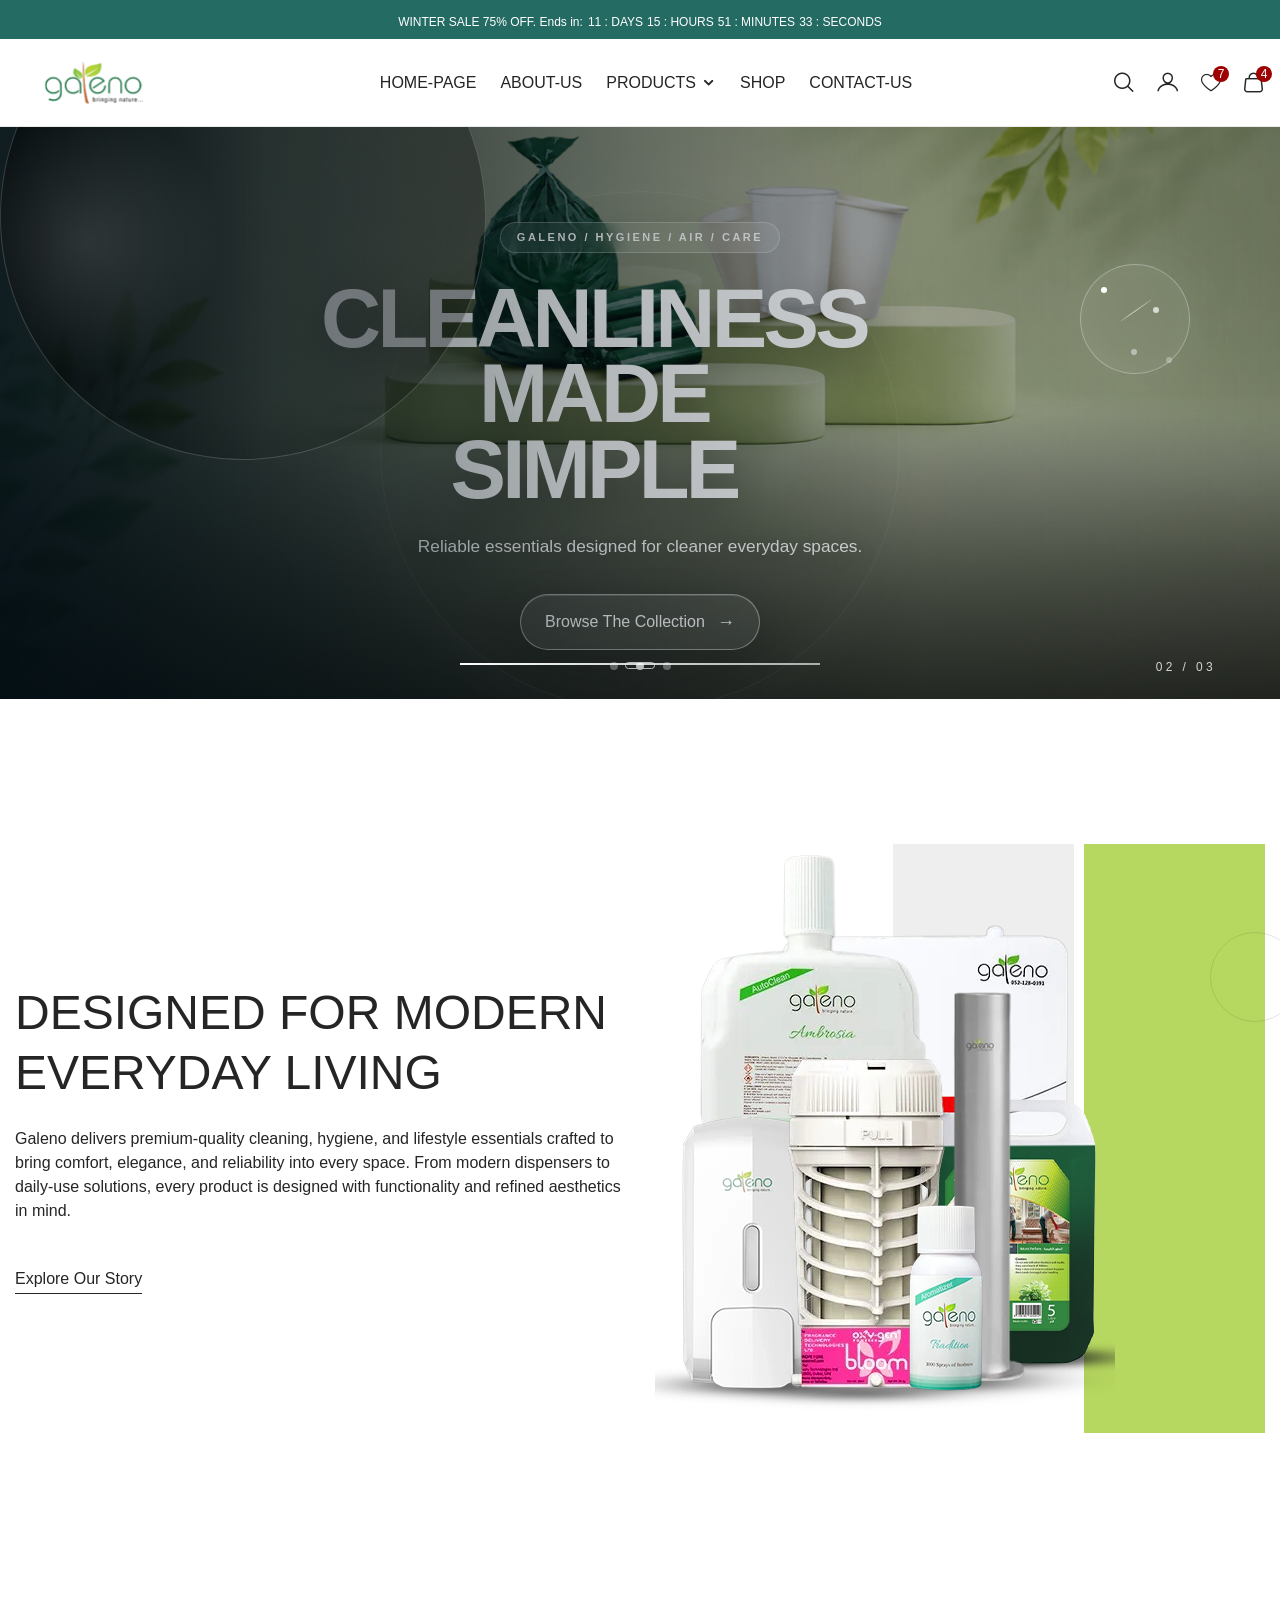
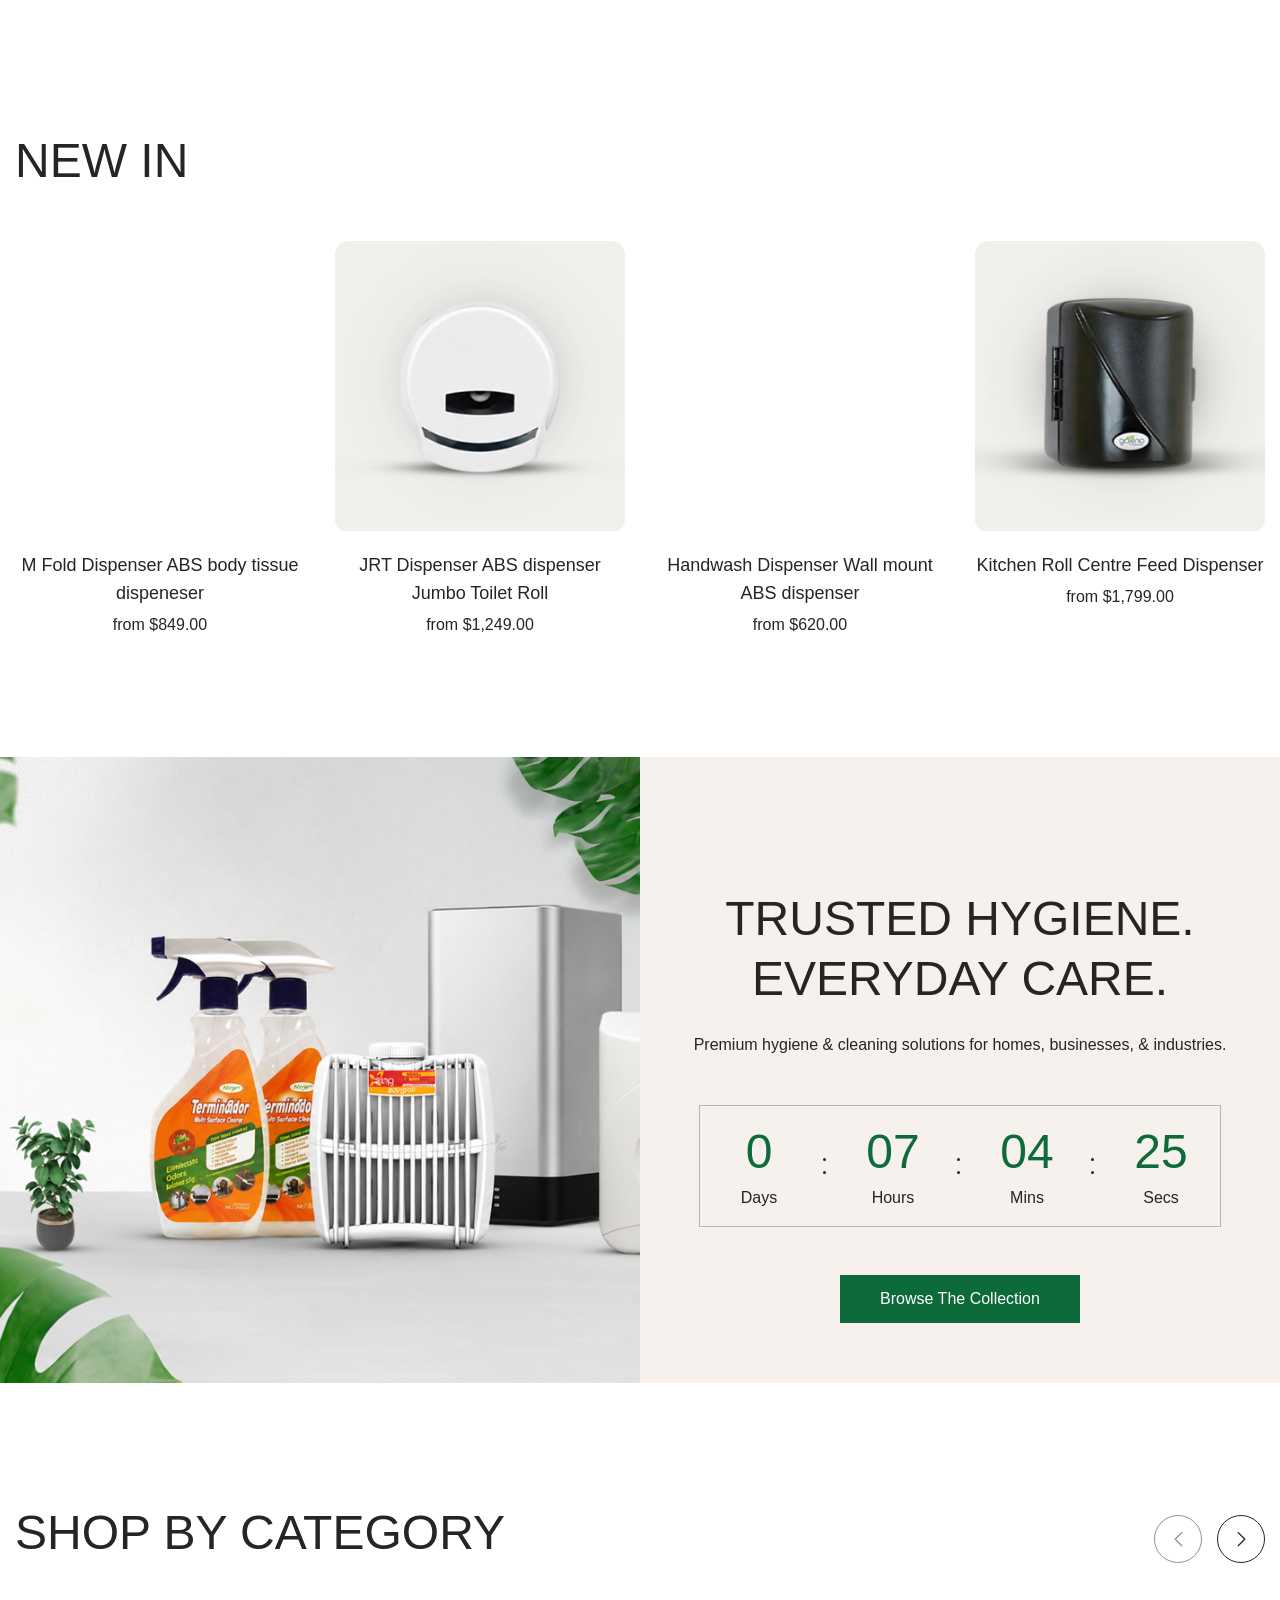
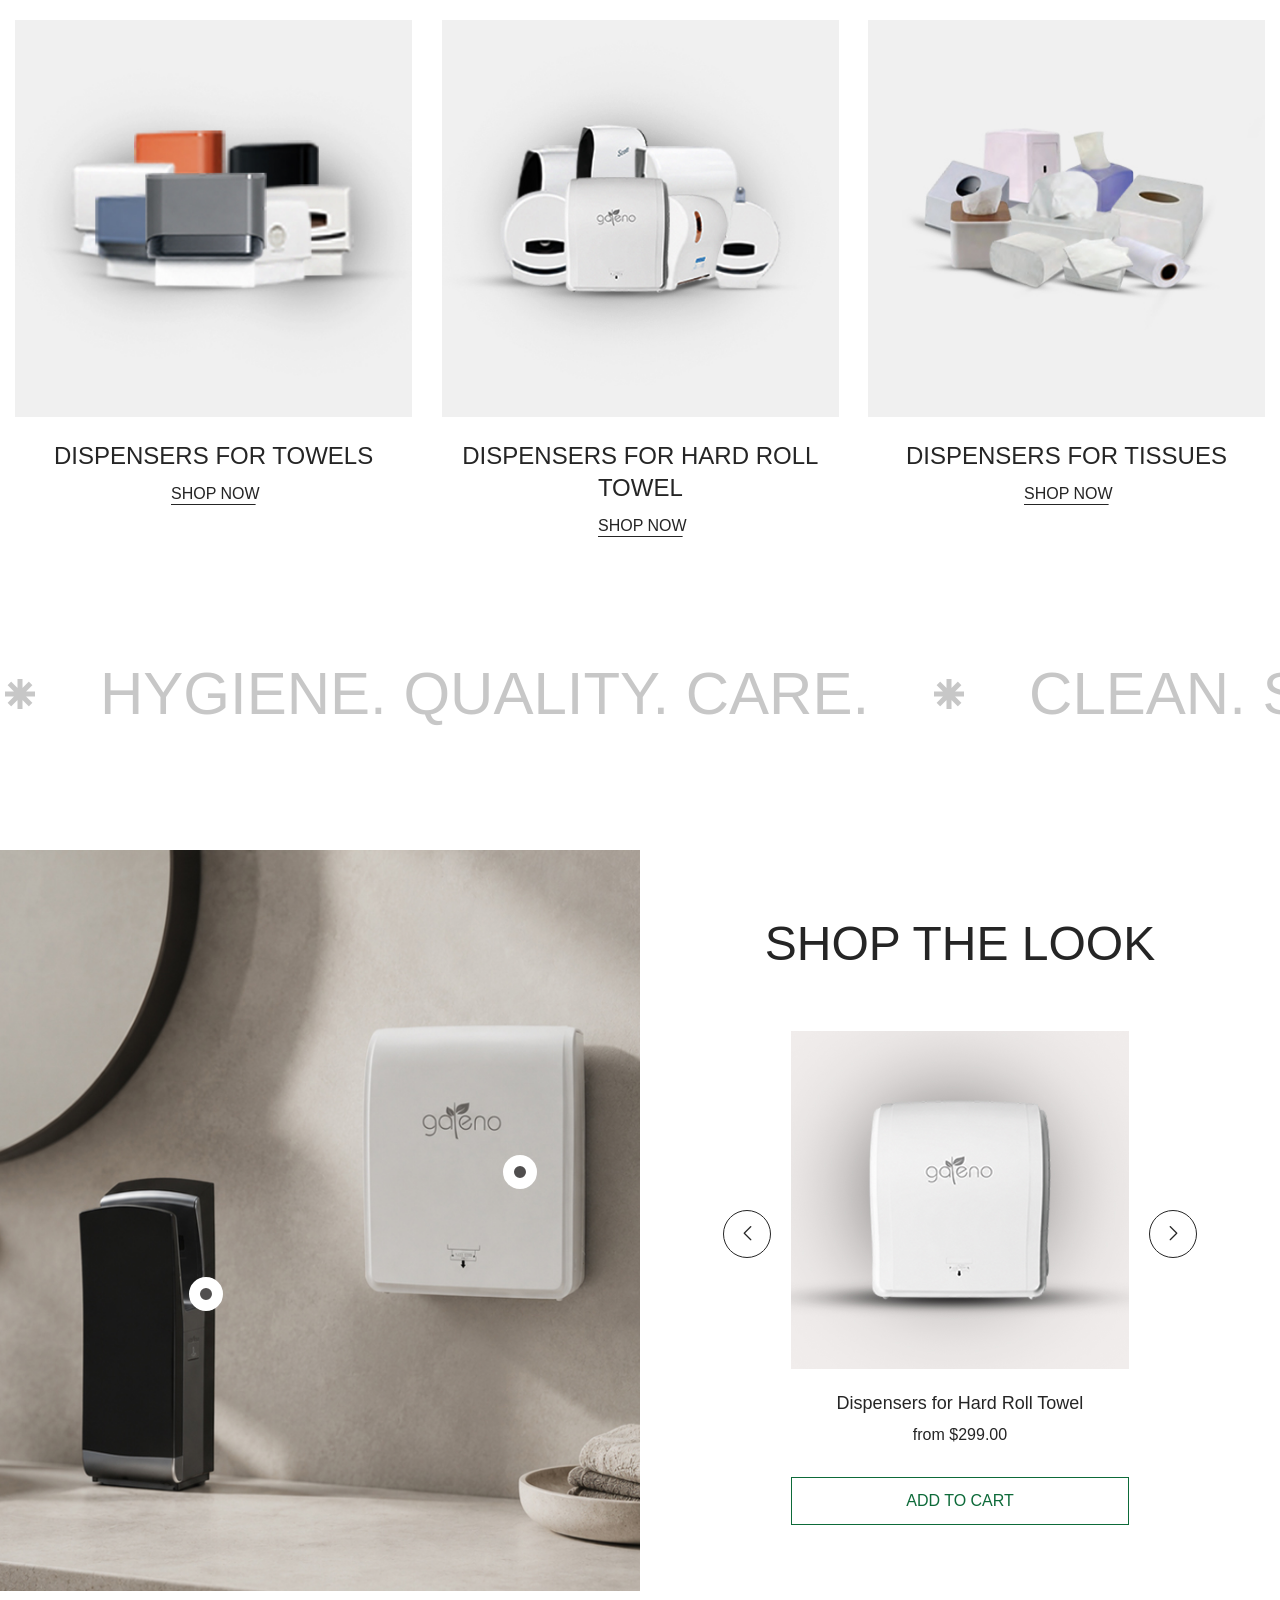
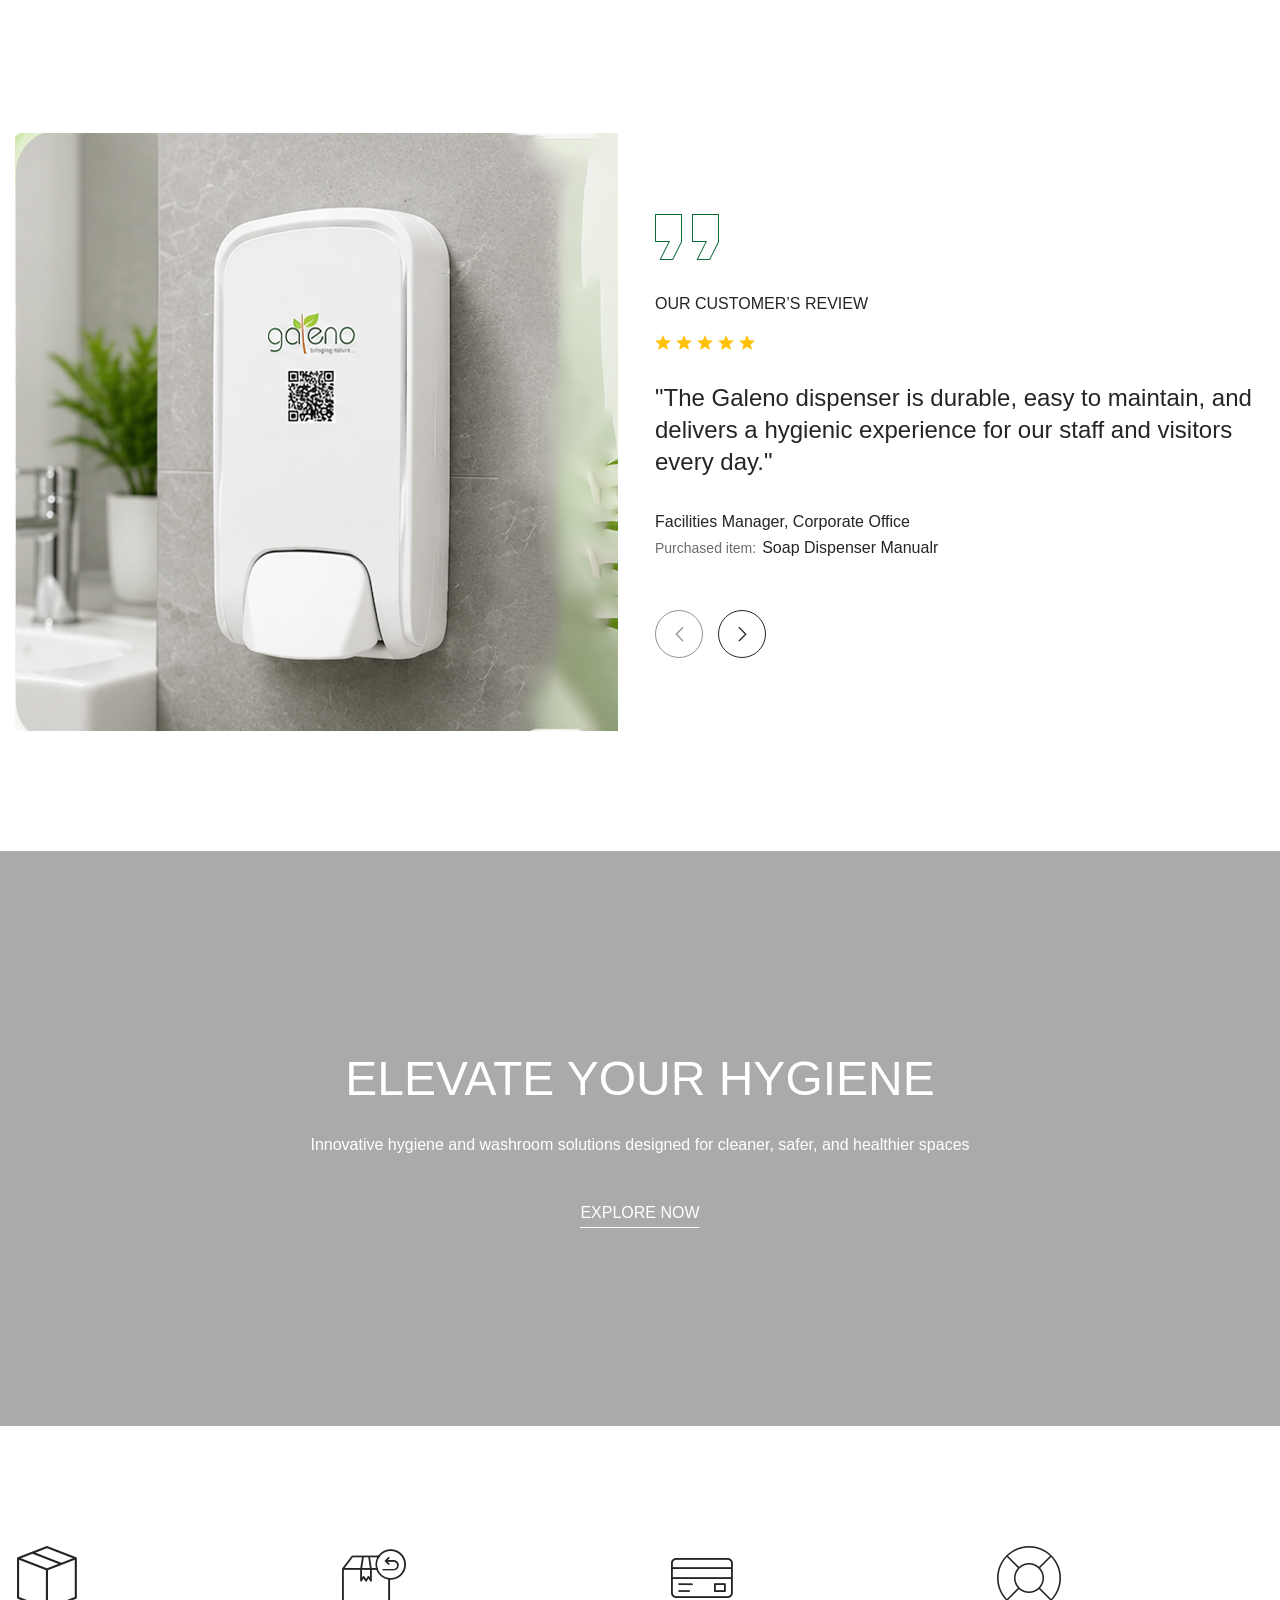
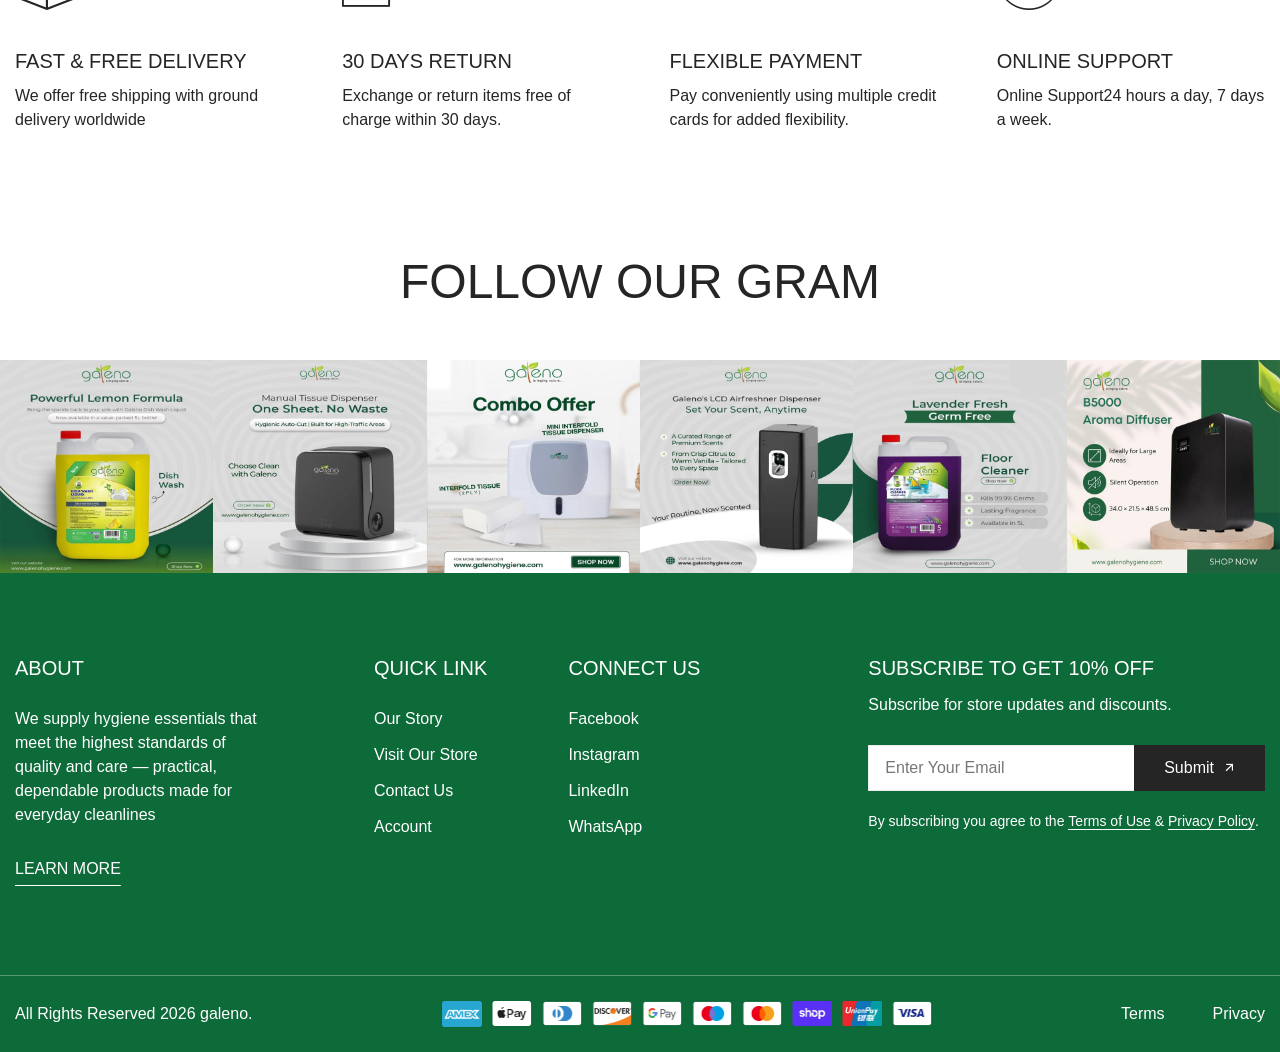
==== index.html @ b7429f5a "first commit" ====
<!DOCTYPE html>

<html xmlns="http://www.w3.org/1999/xhtml" xml:lang="en-US" lang="en-US">

<head>
    <!-- Basic Page Needs -->
    <meta charset="utf-8">


    <!-- <meta name="author" content="themesflat.com"> -->
    <title>Galeno</title>
    <meta name="description"
        content="#0">
    <meta name="keywords"
        content="#0">
    <meta name="viewport" content="width=device-width, initial-scale=1.0">


    <!-- Mobile Specific Metas -->
    <meta name="viewport" content="width=device-width, initial-scale=1, maximum-scale=1">

    <!-- Theme Style -->
    <link rel="stylesheet" type="text/css" href="css/bootstrap.css">
    <link rel="stylesheet" type="text/css" href="css/animate.min.css">
    <link rel="stylesheet" type="text/css" href="css/swiper-bundle.min.css">
    <link rel="stylesheet" type="text/css" href="css/styles.css">
    <link rel="stylesheet" href="https://cdnjs.cloudflare.com/ajax/libs/font-awesome/6.7.2/css/all.min.css">

    <!-- Icon -->
    <link rel="stylesheet" type="text/css" href="icons/icomoon/style.css">

    <!-- Favicon and Touch Icons  -->
    <!-- <link rel="shortcut icon" href="images/favicon.svg">
    <link rel="apple-touch-icon-precomposed" href="images/favicon.svg"> -->

<style id="galeno-modern-motion">
/* =========================
   GALENO MODERN MOTION
   ========================= */
.hero-banner-v04{
    position:relative;
    overflow:hidden;
    background:#111;
}
.hero-banner-v04:after{
    content:"";
    position:absolute;
    inset:0;
    pointer-events:none;
    background:
      radial-gradient(circle at 18% 55%, rgba(255,255,255,.13), transparent 28%),
      linear-gradient(90deg, rgba(0,0,0,.48), rgba(0,0,0,.08) 55%, rgba(0,0,0,.30));
    z-index:2;
}
.hero-banner-v04 .swiper,
.hero-banner-v04 .swiper-wrapper,
.hero-banner-v04 .swiper-slide{
    position:relative;
}
.hero-banner-v04 .thumb{
    overflow:hidden;
    height:clamp(560px, 72vh, 820px);
}
.hero-banner-v04 .thumb img{
    transform:scale(1.06);
    transition:transform 7s cubic-bezier(.2,.65,.2,1), filter 1.2s ease;
    filter:saturate(.88);
}
.hero-banner-v04 .swiper-slide-active .thumb img{
    transform:scale(1);
    filter:saturate(1);
}
.hero-banner-v04 .content{
    z-index:4;
}
.hero-banner-v04 .content-inner{
    max-width:1000px;
    margin:auto;
    position:relative;
}
.hero-banner-v04 .content-inner:before{
    content:"GALENO • HYGIENE • AIR • CARE";
    display:inline-flex;
    align-items:center;
    gap:10px;
    margin-bottom:22px;
    padding:8px 14px;
    border:1px solid rgba(255,255,255,.35);
    border-radius:999px;
    background:rgba(255,255,255,.08);
    backdrop-filter:blur(10px);
    -webkit-backdrop-filter:blur(10px);
    font-size:11px;
    letter-spacing:2.5px;
    font-weight:600;
    color:#fff;
    opacity:0;
    transform:translateY(18px);
}
.hero-banner-v04 .swiper-slide-active .content-inner:before{
    animation:galenoFadeUp .8s .1s forwards;
}
.hero-banner-v04 h1{
    text-shadow:0 8px 30px rgba(0,0,0,.28);
    letter-spacing:.02em;
}
.hero-banner-v04 .desc{
    max-width:620px;
    margin-left:auto;
    margin-right:auto;
    text-shadow:0 3px 16px rgba(0,0,0,.35);
}
.hero-banner-v04 .btn_link{
    display:inline-flex;
    align-items:center;
    gap:12px;
    padding:14px 22px;
    border:1px solid rgba(255,255,255,.55);
    border-radius:999px;
    background:rgba(255,255,255,.08);
    backdrop-filter:blur(10px);
    -webkit-backdrop-filter:blur(10px);
    transition:all .35s ease;
}
.hero-banner-v04 .btn_link:after{
    content:"→";
    font-size:18px;
    transition:transform .3s ease;
}
.hero-banner-v04 .btn_link:hover{
    background:#fff;
    color:#111 !important;
    border-color:#fff;
    transform:translateY(-3px);
    box-shadow:0 14px 35px rgba(0,0,0,.2);
}
.hero-banner-v04 .btn_link:hover:after{ transform:translateX(5px); }

.hero-banner-v04 .sw-dots{
    position:absolute;
    z-index:8;
    bottom:28px;
    left:50%;
    transform:translateX(-50%);
    margin:0 !important;
}
.hero-banner-v04 .sw-dots .swiper-pagination-bullet{
    width:7px;
    height:7px;
    opacity:.45;
    transition:all .35s ease;
}
.hero-banner-v04 .sw-dots .swiper-pagination-bullet-active{
    width:30px;
    border-radius:20px;
    opacity:1;
}

@keyframes galenoFadeUp{
    to{opacity:1;transform:translateY(0)}
}

/* Subtle product depth */
.s-product-main .card-product{
    transition:transform .45s cubic-bezier(.2,.7,.2,1), box-shadow .45s ease;
}
.s-product-main .card-product_wrapper{
    overflow:hidden;
    border-radius:14px;
}
.s-product-main .card-product .img-product{
    transition:transform .7s cubic-bezier(.2,.7,.2,1), filter .5s ease;
}
.s-product-main .card-product:hover{
    transform:translateY(-8px);
}
.s-product-main .card-product:hover .img-product{
    transform:scale(1.045);
}
.s-product-main .card-product_info{
    transition:transform .4s ease;
}
.s-product-main .card-product:hover .card-product_info{
    transform:translateY(-2px);
}

/* About section decorative motion */
.thumbs-about{position:relative;}
.thumbs-about:after{
    content:"";
    position:absolute;
    width:90px;
    height:90px;
    right:-35px;
    top:15%;
    border:1px solid currentColor;
    border-radius:50%;
    opacity:.12;
    animation:galenoFloat 5s ease-in-out infinite;
}
@keyframes galenoFloat{
    0%,100%{transform:translate(0,0) rotate(0)}
    50%{transform:translate(-10px,15px) rotate(8deg)}
}

/* Scroll reveal helper */
.galeno-reveal{
    opacity:0;
    transform:translateY(35px);
    transition:opacity .8s ease, transform .8s cubic-bezier(.2,.7,.2,1);
}
.galeno-reveal.is-visible{
    opacity:1;
    transform:none;
}

@media(max-width:767px){
    .hero-banner-v04 .thumb{height:620px;}
    .hero-banner-v04 .content-inner:before{
        font-size:9px;
        letter-spacing:1.7px;
        margin-bottom:15px;
    }
    .hero-banner-v04 h1{
        font-size:clamp(38px,11vw,58px);
        line-height:1.02;
    }
    .hero-banner-v04 .desc{
        padding:0 18px;
        margin-bottom:28px !important;
    }
    .hero-banner-v04 .sw-dots{bottom:20px;}
}
@media(prefers-reduced-motion:reduce){
    .hero-banner-v04 .thumb img,
    .s-product-main .card-product,
    .s-product-main .card-product .img-product,
    .galeno-reveal,
    .thumbs-about:after{animation:none !important;transition:none !important;}
}
</style>


<style id="galeno-premium-motion">
/* Premium cinematic hero */
.hero-banner-v04{position:relative;overflow:hidden;background:#07131b}
.hero-banner-v04:before{content:"";position:absolute;inset:0;z-index:2;pointer-events:none;background:linear-gradient(90deg,rgba(2,16,24,.72) 0%,rgba(2,16,24,.30) 46%,rgba(2,16,24,.08) 100%)}
.hero-banner-v04:after{content:"";position:absolute;width:38vw;height:38vw;right:-12vw;top:-12vw;border:1px solid rgba(255,255,255,.18);border-radius:50%;z-index:2;pointer-events:none;animation:galenoOrb 12s ease-in-out infinite}
.hero-banner-v04 .swiper-slide:after{content:"";position:absolute;inset:0;background:linear-gradient(180deg,transparent 50%,rgba(0,0,0,.45));z-index:1;pointer-events:none}
.hero-banner-v04 .content-inner{position:relative;z-index:5;max-width:820px}
.hero-banner-v04 .content-inner h1{font-size:clamp(42px,6vw,88px);line-height:.98;letter-spacing:-.045em;max-width:780px;transform:translateY(24px);opacity:0;transition:transform 1s cubic-bezier(.2,.8,.2,1),opacity .9s ease;transition-delay:.25s}
.hero-banner-v04 .content-inner p{max-width:620px;font-size:clamp(16px,1.5vw,21px);opacity:0;transform:translateY(18px);transition:all .8s ease;transition-delay:.55s}
.hero-banner-v04 .swiper-slide-active .content-inner h1,.hero-banner-v04 .swiper-slide-active .content-inner p{opacity:1;transform:none}
.hero-banner-v04 .swiper-slide-active .btn_link{opacity:1;transform:translateY(0);transition-delay:.75s}
.hero-banner-v04 .btn_link{opacity:0;transform:translateY(18px);transition:opacity .7s ease,transform .7s ease,background .3s ease,color .3s ease,box-shadow .3s ease}
.hero-banner-v04 .thumb{overflow:hidden}
.hero-banner-v04 .thumb img{transition:transform 7s cubic-bezier(.12,.65,.2,1),filter 1.2s ease;filter:saturate(.92) contrast(1.04)}
.hero-banner-v04 .swiper-slide-active .thumb img{transform:scale(1.08);filter:saturate(1.08) contrast(1.06)}
.galeno-hero-progress{position:absolute;z-index:7;left:clamp(20px,5vw,80px);bottom:38px;width:min(280px,32vw);height:2px;background:rgba(255,255,255,.25);overflow:hidden}
.galeno-hero-progress span{display:block;width:0;height:100%;background:#fff;box-shadow:0 0 14px rgba(255,255,255,.7)}
.galeno-hero-count{position:absolute;z-index:7;right:clamp(20px,5vw,80px);bottom:28px;color:#fff;font-size:13px;letter-spacing:.18em;opacity:.8}
.galeno-floating{position:absolute;z-index:6;right:8%;top:26%;width:90px;height:90px;border:1px solid rgba(255,255,255,.35);border-radius:50%;backdrop-filter:blur(8px);background:rgba(255,255,255,.06);animation:galenoFloat 5s ease-in-out infinite;pointer-events:none}
.galeno-floating:before,.galeno-floating:after{content:"";position:absolute;border-radius:50%;background:#fff}
.galeno-floating:before{width:6px;height:6px;left:20px;top:22px;box-shadow:42px 18px 0 rgba(255,255,255,.7),24px 49px 0 rgba(255,255,255,.45)}
.galeno-floating:after{width:28px;height:1px;left:31px;top:45px;transform:rotate(-35deg);opacity:.5}
/* Scroll reveals */
.galeno-premium-reveal{opacity:0;transform:translateY(55px);transition:opacity .9s ease,transform 1s cubic-bezier(.2,.75,.2,1)}
.galeno-premium-reveal.is-visible{opacity:1;transform:none}
.galeno-premium-reveal:nth-child(2){transition-delay:.08s}.galeno-premium-reveal:nth-child(3){transition-delay:.16s}.galeno-premium-reveal:nth-child(4){transition-delay:.24s}
/* Product hover */
.s-product-main .card-product{transition:transform .5s cubic-bezier(.2,.75,.2,1),box-shadow .5s ease;transform-style:preserve-3d}
.s-product-main .card-product:hover{transform:translateY(-12px) rotateX(1deg) rotateY(-1deg);box-shadow:0 24px 55px rgba(0,0,0,.14)}
.s-product-main .card-product .img-product{overflow:hidden}
.s-product-main .card-product .img-product img{transition:transform .8s cubic-bezier(.2,.75,.2,1)}
.s-product-main .card-product:hover .img-product img{transform:scale(1.075)}
@keyframes galenoOrb{0%,100%{transform:scale(1) translate(0,0)}50%{transform:scale(1.08) translate(-18px,15px)}}
@keyframes galenoFloat{0%,100%{transform:translate3d(0,0,0) rotate(0)}50%{transform:translate3d(0,-18px,0) rotate(8deg)}}
@media(max-width:767px){.galeno-hero-progress{bottom:25px;width:150px}.galeno-hero-count{bottom:20px}.galeno-floating{width:58px;height:58px;right:7%;top:18%;opacity:.65}.hero-banner-v04:after{width:70vw;height:70vw}.hero-banner-v04:before{background:linear-gradient(90deg,rgba(2,16,24,.72),rgba(2,16,24,.18))}}
@media(prefers-reduced-motion:reduce){.galeno-floating,.hero-banner-v04:after{animation:none}.hero-banner-v04 .thumb img{transition:none}.galeno-premium-reveal{transition:none}}
</style>

<style id="galeno-ultra-premium">
/* ================================
   GALENO ULTRA PREMIUM HERO
   ================================ */
.hero-banner-v04{
    --hero-h:min(858px, calc(100vw * .446875));
    position:relative!important;
    width:100%;
    height:var(--hero-h);
    min-height:560px;
    max-height:858px;
    overflow:hidden!important;
    isolation:isolate;
    background:#071219;
}
.hero-banner-v04 .swiper,
.hero-banner-v04 .swiper-wrapper,
.hero-banner-v04 .swiper-slide{
    width:100%;
    height:100%!important;
}
.hero-banner-v04 .swiper-slide{
    overflow:hidden;
    background:#071219;
}
.hero-banner-v04 .thumb{
    position:absolute!important;
    inset:0!important;
    width:100%!important;
    height:100%!important;
    overflow:hidden!important;
}
.hero-banner-v04 .thumb:before{
    content:"";
    position:absolute;
    inset:0;
    z-index:1;
    background:linear-gradient(90deg,rgba(3,15,21,.72) 0%,rgba(3,15,21,.34) 42%,rgba(3,15,21,.08) 72%,rgba(3,15,21,.24) 100%);
}
.hero-banner-v04 .thumb:after{
    content:"";
    position:absolute;
    inset:0;
    z-index:2;
    background:linear-gradient(180deg,rgba(0,0,0,.04) 0%,transparent 48%,rgba(0,0,0,.52) 100%);
    pointer-events:none;
}
.hero-banner-v04 .thumb img.img-cover{
    position:absolute!important;
    inset:0!important;
    width:100%!important;
    height:100%!important;
    max-width:none!important;
    object-fit:cover!important;
    object-position:center center!important;
    display:block!important;
    transform:scale(1.06)!important;
    transform-origin:center center;
    filter:saturate(.94) contrast(1.06) brightness(.92);
    transition:transform 8s cubic-bezier(.12,.7,.18,1),filter 1.4s ease;
    will-change:transform;
}
.hero-banner-v04 .swiper-slide-active .thumb img.img-cover{
    transform:scale(1.015)!important;
    filter:saturate(1.08) contrast(1.07) brightness(1)!important;
}
.hero-banner-v04 .content{
    position:absolute!important;
    inset:0!important;
    z-index:10!important;
    display:flex!important;
    align-items:center!important;
    justify-content:center!important;
    pointer-events:none;
}
.hero-banner-v04 .content .tf-container{width:100%;}
.hero-banner-v04 .content-inner{
    position:relative;
    z-index:11;
    max-width:920px!important;
    padding:40px 24px 70px;
    pointer-events:auto;
}
.hero-banner-v04 .content-inner:after{
    content:"";
    position:absolute;
    left:50%;
    top:50%;
    width:520px;
    height:520px;
    transform:translate(-50%,-50%);
    border:1px solid rgba(255,255,255,.08);
    border-radius:50%;
    box-shadow:0 0 80px rgba(255,255,255,.04),inset 0 0 80px rgba(255,255,255,.025);
    z-index:-1;
    animation:galenoRing 10s ease-in-out infinite;
    pointer-events:none;
}
.hero-banner-v04 .content-inner:before{
    content:"GALENO  /  HYGIENE  /  AIR  /  CARE"!important;
    margin-bottom:28px!important;
    padding:9px 16px!important;
    border:1px solid rgba(255,255,255,.28)!important;
    background:rgba(255,255,255,.07)!important;
    box-shadow:0 10px 40px rgba(0,0,0,.12);
}
.hero-banner-v04 h1{
    position:relative;
    z-index:2;
    margin-bottom:24px!important;
    font-size:clamp(46px,6.5vw,104px)!important;
    line-height:.91!important;
    letter-spacing:-.045em!important;
    font-weight:600!important;
    text-shadow:0 12px 45px rgba(0,0,0,.42);
}
.hero-banner-v04 .desc{
    position:relative;
    z-index:2;
    max-width:650px!important;
    margin:0 auto 34px!important;
    font-size:clamp(16px,1.35vw,20px)!important;
    line-height:1.65!important;
    text-shadow:0 4px 22px rgba(0,0,0,.45);
}
.hero-banner-v04 .btn_link{
    position:relative;
    z-index:3;
    overflow:hidden;
    padding:15px 24px!important;
    min-width:210px;
    justify-content:center;
    border:1px solid rgba(255,255,255,.48)!important;
    background:rgba(255,255,255,.09)!important;
    box-shadow:0 12px 40px rgba(0,0,0,.16),inset 0 1px rgba(255,255,255,.18);
    backdrop-filter:blur(14px);
    -webkit-backdrop-filter:blur(14px);
}
.hero-banner-v04 .btn_link:before{
    content:"";
    position:absolute;
    inset:0;
    transform:translateX(-110%);
    background:linear-gradient(105deg,transparent 25%,rgba(255,255,255,.35) 50%,transparent 75%);
    transition:transform .8s ease;
}
.hero-banner-v04 .btn_link:hover:before{transform:translateX(110%);}
.hero-banner-v04 .btn_link:hover{
    transform:translateY(-4px)!important;
    background:#fff!important;
    color:#08141a!important;
    box-shadow:0 20px 55px rgba(0,0,0,.28)!important;
}
/* cinematic grid / scan lines */
.hero-banner-v04 .swiper-slide:before{
    content:"";
    position:absolute;
    inset:0;
    z-index:4;
    pointer-events:none;
    opacity:.22;
    background-image:linear-gradient(rgba(255,255,255,.035) 1px,transparent 1px),linear-gradient(90deg,rgba(255,255,255,.035) 1px,transparent 1px);
    background-size:80px 80px;
    mask-image:linear-gradient(90deg,black,transparent 70%);
}
.hero-banner-v04 .galeno-hero-progress{
    left:50%;
    transform:translateX(-50%);
    bottom:34px;
    width:min(360px,38vw);
    height:2px;
    background:rgba(255,255,255,.22);
    z-index:20;
}
.hero-banner-v04 .galeno-hero-progress span{
    background:linear-gradient(90deg,#fff,rgba(255,255,255,.5));
    box-shadow:0 0 16px rgba(255,255,255,.8);
}
.hero-banner-v04 .galeno-hero-count{
    right:clamp(24px,5vw,80px);
    bottom:26px;
    z-index:20;
    font-size:12px;
    letter-spacing:.28em;
}
/* animated decorative orbital marks */
.hero-banner-v04 .galeno-floating{
    width:110px;height:110px;
    right:7%;top:24%;
    z-index:15;
    border-color:rgba(255,255,255,.3);
    box-shadow:0 0 60px rgba(255,255,255,.08),inset 0 0 30px rgba(255,255,255,.04);
}
.hero-banner-v04 .galeno-floating:before{
    box-shadow:52px 20px 0 rgba(255,255,255,.7),30px 62px 0 rgba(255,255,255,.45),65px 70px 0 rgba(255,255,255,.3);
}
.hero-banner-v04 .galeno-floating:after{width:38px;left:36px;}
@keyframes galenoRing{0%,100%{transform:translate(-50%,-50%) scale(.96);opacity:.65}50%{transform:translate(-50%,-50%) scale(1.04);opacity:1}}
@media(max-width:991px){
    .hero-banner-v04{--hero-h:clamp(560px,72vh,720px);min-height:560px;}
    .hero-banner-v04 .content-inner{padding-bottom:55px;}
    .hero-banner-v04 .content-inner:after{width:400px;height:400px;}
}
@media(max-width:767px){
    .hero-banner-v04{height:clamp(560px,78vh,700px);min-height:560px;}
    .hero-banner-v04 .thumb img.img-cover{object-position:center center!important;}
    .hero-banner-v04 .thumb:before{background:linear-gradient(90deg,rgba(3,15,21,.7),rgba(3,15,21,.28));}
    .hero-banner-v04 h1{font-size:clamp(40px,12vw,64px)!important;line-height:.94!important;}
    .hero-banner-v04 .content-inner:after{width:300px;height:300px;}
    .hero-banner-v04 .galeno-floating{width:64px;height:64px;right:7%;top:17%;opacity:.55;}
    .hero-banner-v04 .galeno-hero-progress{width:150px;bottom:24px;}
    .hero-banner-v04 .galeno-hero-count{bottom:19px;right:18px;}
}
@media(prefers-reduced-motion:reduce){
    .hero-banner-v04 .thumb img.img-cover,.hero-banner-v04 .content-inner:after,.hero-banner-v04 .galeno-floating{animation:none!important;transition:none!important;}
}
</style>

</head>

<body>
    <!-- wrapper -->
    <div id="wrapper">

        <!-- Scroll Top -->
        <button id="goTop">
            <span class="border-progress"></span>
            <span class="icon icon-caret-up"></span>
        </button>

        <!-- preload -->
        <div class="preload preload-container" id="preload">
            <div class="preload-logo">
                <div class="spinner"></div>
            </div>
        </div>
        <!-- /preload -->

        <!-- .top-bar -->
        <div class="top-bar style-default top-bar-color-1 d-flex align-items-center justify-content-center fw-3">
            <div>WINTER SALE 75% OFF. Ends in:
                <div class="tf-countdown style-default">
                    <div class="js-countdown" data-timer="1007500" data-labels=" : DAYS, : HOURS, : MINUTES, : SECONDS">
                    </div>
                </div>
            </div>
        </div>
        <!-- End top-bar -->


        <header class="header has-currencies header-sticky">
            <div class="tf-container w-1750">
                <div class="header-inner">
                    <a href="index.html" class="site-logo">
                        <img class="logo_header" alt="logo" width="165" height="32" src="images/logo/logo.png">
                    </a>
                    <nav class="main-menu position-relative">
                        <ul class="navigation box-nav-menu">
                            
                            <li class="text-menu menu-item position-relative"><a href="#0"
                                    class="splitting item-link link-no-action">
                                   Home-Page
                                </a>
                            </li>
                            <li class="text-menu menu-item position-relative"><a href="about-us.html"
                                    class="splitting item-link link-no-action">
                                  About-us
                                </a>
                            </li>
                            
                            
                            <li class="has-child text-menu menu-item"><a href="#"
                                    class="link-no-action toggle splitting item-link">
                                    Products
                                </a>
                                <div class="submenu sub-menu mega-menu mega-page">
                                    <div class="wrap-nav-link">
                                        <div class="col-nav-link">
                                            <div class="d-grid gap_10">
                                                <a href="towelsdispenser.html"
                                                    class="link text-body-default text_heading-color sub-menu_link">Dispensers for M Fold & V Fold Towels</a>
                                                <a href="HardRollTowels.html"
                                                    class="link text-body-default text_heading-color sub-menu_link">Dispensers for Hard Roll Towel Auto Cut</a>
                                                <a href="FacialPop-UpTissue.html"
                                                    class="link text-body-default text_heading-color sub-menu_link">Dispensers for Facial & Pop-Up Tissue</a>
                                                <a href="Kitchen-Roll.html"
                                                    class="link text-body-default text_heading-color sub-menu_link">Dispensers for Kitchen Roll</a>
                                                <a href="Hand-Wash.html"
                                                    class="link text-body-default text_heading-color sub-menu_link">Dispensers for Hand Wash Automatic & Manual</a>
                                                <a href="Hand Dryers.html"
                                                    class="link text-body-default text_heading-color sub-menu_link">Automatic Hand Dryers</a>
                                                <a href="Air-Freshners.html"
                                                    class="link text-body-default text_heading-color sub-menu_link">Air Freshner Dispensers & Diffuser</a>
                                                <a href="Materials-Liquids.html"
                                                    class="link text-body-default text_heading-color sub-menu_link">Cleaning Materials & Liquids</a>
                                            </div>
                                        </div>
                                    </div>

                                </div>
                            </li>
                            <li class="text-menu menu-item position-relative"><a href="#"
                                    class="toggle splitting item-link link-no-action">
                                     Shop
                             </a>
                            </li>
                            <li class="text-menu menu-item position-relative"><a href="contact.html"
                                    class="toggle splitting item-link link-no-action">
                                   Contact-us
                             </a>
                            </li> 
                        </ul>
                    </nav>
                    <div class="header-right d-flex align-items-center ">
                        <div class="wrap-currencies d-flex gap_14 align-items-center xxl-hide">
                        
                            <div class="tf-languages">
                                <select class="tf-dropdown-select style-default type-languages">
                                    <option>English</option>
                                    <option>العربية</option>
                                    <option>简体中文</option>
                                </select>
                            </div>
                        </div>
                        <ul class="nav-icon-list">
                            <li class="d-none d-md-flex">
                                <a class="nav-icon-item link" href="#0" data-bs-toggle="modal">
                                    <i class="icon icon-magnifying-glass"></i>
                                </a>
                            </li>
                            <li class="d-none d-lg-flex">
                                <a href="#0" data-bs-toggle="offcanvas" class="nav-icon-item link">
                                    <i class="icon icon-user"></i>
                                </a>
                            </li>
                            <li class="d-none d-sm-flex position-relative">
                                <a class="nav-icon-item link" href="#0">
                                    <i class="icon icon-heart"></i>
                                </a>
                                <span class="count">7</span>
                            </li>
                            <li class="shop-cart" data-bs-toggle="modal" data-bs-target="#0">
                                <a class="nav-icon-item link" href="#0" data-bs-toggle="modal">
                                    <i class="icon icon-bag"></i>
                                </a>
                                <span class="count">4</span>
                            </li>
                        </ul>
                        <a href="#mobileMenu" data-bs-toggle="offcanvas" class="mobile-button d-xl-none">
                            <div class="burger">
                                <span></span>
                                <span></span>
                                <span></span>
                            </div>
                        </a>
                    </div>
                </div>
            </div>
        </header>


        <!-- page-title -->
        <div class="hero-banner-v04 sw-layout">
            <div class="swiper slider_effect_fade" data-preview="1" data-tablet="1" data-mobile-sm="1" data-mobile="1"
                data-space-lg="0" data-space-md="0" data-space="0" data-effect="fade" data-autoplay="true">
                <div class="swiper-wrapper">
                    <div class="swiper-slide">
                        <div class="thumb">
                            <img class="img-cover" width="1920" height="858" loading="eager"
                                src="images/sections/hero-banner-4.jpg" alt="hero-banner">
                        </div>
                        <div class="content">
                            <div class="tf-container">
                                <div class="content-inner text-center">
                                    <h1 class=" title text_white text-uppercase mb_24 fade-item fade-item-1">FRESHNESS IN <br class="md-hide"> EVERY BREATH
                                    </h1>
                                    <p class="text_white desc mb_40 fade-item fade-item-2">Modern aroma solutions crafted for calm environments.
                                    </p>
                                    <a href="404.html"
                                        class="btn_link hover-underline-link text_white text-body-default fw-5 text-uppercase fade-item fade-item-3">
                                        Browse The Collection
                                    </a>
                                </div>
                            </div>
                        </div>
                    </div>
                    <div class="swiper-slide">
                        <div class="thumb">
                            <img class="img-cover" width="1920" height="858" loading="eager"
                                src="images/sections/hero-banner-3.jpg" alt="hero-banner">
                        </div>
                        <div class="content">
                            <div class="tf-container">
                                <div class="content-inner text-center">
                                    <h1 class=" title text_white text-uppercase mb_24 fade-item fade-item-1">CLEANLINESS MADE <br class="md-hide"> SIMPLE
                                    </h1>
                                    <p class="text_white desc mb_40 fade-item fade-item-2">Reliable essentials designed for cleaner everyday spaces.
                                    </p>
                                    <a href="404.html"
                                        class="btn_link hover-underline-link text_white text-body-default fade-item fade-item-3">
                                        Browse The Collection
                                    </a>
                                </div>
                            </div>
                        </div>
                    </div>
                    <div class="swiper-slide">
                        <div class="thumb">
                            <img class="img-cover" width="1920" height="858" loading="eager"
                                src="images/sections/hero-banner-6.jpg" alt="hero-banner">
                        </div>
                        <div class="content">
                            <div class="tf-container">
                                <div class="content-inner text-center">
                                    <h1 class=" title text_white text-uppercase mb_24 fade-item fade-item-1">HYGIENE WITH 
                                        <br class="md-hide">
                                        ELEGANCE
                                    </h1>
                                    <p class="text_white desc mb_40 fade-item fade-item-2">Clean silhouettes and calm
                                        tones for modern spaces.
                                    </p>
                                    <a href="404.html"
                                        class="btn_link hover-underline-link text_white text-body-default fade-item fade-item-3">
                                        Browse The Collection
                                    </a>
                                </div>
                            </div>
                        </div>
                    </div>

                </div>
                <div class="sw-dots sw-pagination-layout style-border text-center mt_24">
                </div>
            </div>


        </div>
        <!-- /page-title -->

        <!-- main-content -->
        <div class="main-content">

             <!-- s-about -->
            <section class="s-about-v01 tf-spacing-11">
                <div class="tf-container">
                    <div class="row align-items-center">
                        <div class="col-md-6 mb-md-0 mb_10">
                            <div class="heading-section mb_40 wow fadeInUp ">
                                <h2 class="title text-uppercase">Designed For Modern Everyday Living</h2>
                                <p class="desc">Galeno delivers premium-quality cleaning, hygiene, and lifestyle essentials crafted to bring comfort, elegance, and reliability into every space. From modern dispensers to daily-use solutions, every product is designed with functionality and refined aesthetics in mind.
                                </p>
                            </div>
                            <a href="about-us.html"
                                class="text-body-default fw-5 hover-underline-link btn_link">Explore Our Story</a>
                        </div>
                        <div class="col-md-6">
                            <div class="thumbs-about">
                                <img class="wow fadeInRight" loading="lazy" decoding="async" width="460" height="598"
                                    src="images/sections/s-about-1.png" alt="about">
                                <div class="shape-1"></div>
                                <div class="shape-2"></div>
                            </div>
                        </div>
                    </div>
                </div>
            </section>
            <!-- /s-about --> 


            <!-- Product Main -->
            <section class="s-product-main  tf-container tf-spacing-1 flat-animate-tab wow fadeInUp">
                <div
                    class="heading-seciton text-center mb_50 d-flex justify-content-center justify-content-md-between flex-md-row flex-column align-items-sm-center gap_10 ">
                    <h2 class="text-uppercase">new in</h2>
                    <!-- <ul class="tab-product_list menu-tab-2" role="tablist">
                        <li class="nav-tab-item" role="presentation">
                            <a href="#table" data-bs-toggle="tab"
                                class="tf-btn-line h4 text-uppercase tf-btn-tab active">Dispensers
                            </a>
                        </li>
                        <li class="nav-tab-item" role="presentation">
                            <a href="#lighting" data-bs-toggle="tab"
                                class="tf-btn-line h4 text-uppercase tf-btn-tab">Diffusers
                            </a>
                        </li>
                        <li class="nav-tab-item" role="presentation">
                            <a href="#seating" data-bs-toggle="tab"
                                class="tf-btn-line h4 text-uppercase tf-btn-tab">Materials
                            </a>
                        </li>
                        <li class="nav-tab-item" role="presentation">
                            <a href="#decor" data-bs-toggle="tab" class="tf-btn-line h4 text-uppercase tf-btn-tab">Liquids
                            </a>
                        </li>
                    </ul> -->
                </div>


                <div class="tab-content">


                    <div class="tab-pane active show" id="table" role="tabpanel">
                        <div class="position-relative sw-layout">
                            <div class="swiper" data-preview="4" data-tablet="3" data-mobile-sm="2" data-mobile="2"
                                data-space-lg="30" data-space-md="20" data-space="15" data-pagination="2"
                                data-pagination-md="2" data-pagination-lg="2">
                                <div class="swiper-wrapper">

                                    <!-- ① Altair Lounge Chair -->
                                    <div class="swiper-slide">
                                        <div class="card-product has-price-default">
                                            <div class="card-product_wrapper">
                                                <a href="#0" class="product-img">
                                                    <img class="img-product" width="338" height="338" loading="lazy"
                                                        decoding="async" src="images/products/p-1.jpg"
                                                        alt="Product">
                                                    <!-- <img class="img-hover" width="338" height="338" loading="lazy"
                                                        decoding="async" src="images/products/prd-related-1-1.jpg"
                                                        alt="Product"> -->
                                                </a>
                                                <ul class="product-action_list">
                                                    <li><a href="#0" class="hover-tooltip tooltip-left box-icon"
                                                            data-bs-toggle="modal"><span
                                                                class="icon icon-shopping-cart-simple"></span><span
                                                                class="tooltip">Quick Add</span></a></li>
                                                    <li class="wishlist"><a href="javascript:void(0);"
                                                            class="hover-tooltip tooltip-left box-icon"><span
                                                                class="icon icon-heart"></span><span class="tooltip">Add
                                                                to Wishlist</span></a></li>
                                                    <li class="compare"><a href="#0" data-bs-toggle="modal"
                                                            aria-controls="compare"
                                                            class="hover-tooltip tooltip-left box-icon"><span
                                                                class="icon icon-compare"></span><span
                                                                class="tooltip">Compare</span></a></li>
                                                    <li><a href="#0" data-bs-toggle="modal"
                                                            class="hover-tooltip tooltip-left box-icon"><span
                                                                class="icon icon-view"></span><span
                                                                class="tooltip">Quick view</span></a></li>
                                                </ul>
                                            </div>
                                            <div class="card-product_info">
                                                <a href="#0" class="name-product h6 link">M Fold Dispenser
ABS body tissue dispeneser</a>
                                                <div class="wrap-price">
                                                    <div class="price-wrap text-body-default fw-5">from <span
                                                            class="price-new">$849.00</span></div>
                                                </div>
                                                <!-- <ul class="product-color_list justify-content-center">
                                                    <li
                                                        class="product-color-item color-swatch hover-tooltip tooltip-bot sz-large active">
                                                        <span class="tooltip color-filter">Gray</span><span
                                                            class="swatch-value bg-warmgray"></span><img width="338"
                                                            height="338" loading="lazy" decoding="async"
                                                            src="images/products/prd-related-1.jpg" alt="Product">
                                                    </li>
                                                    <li
                                                        class="product-color-item color-swatch hover-tooltip tooltip-bot sz-large">
                                                        <span class="tooltip color-filter">Rose</span><span
                                                            class="swatch-value bg-palerose"></span><img width="338"
                                                            height="338" loading="lazy" decoding="async"
                                                            src="images/products/prd-related-1-3.jpg" alt="Product">
                                                    </li>
                                                    <li
                                                        class="product-color-item color-swatch hover-tooltip tooltip-bot sz-large">
                                                        <span class="tooltip color-filter">Brown</span><span
                                                            class="swatch-value bg-rustybrown"></span><img width="338"
                                                            height="338" loading="lazy" decoding="async"
                                                            src="images/products/prd-related-1-4.jpg" alt="Product">
                                                    </li>
                                                </ul> -->
                                            </div>
                                        </div>
                                    </div>

                                    <!-- ② PIA Curved Sofa -->
                                    <div class="swiper-slide">
                                        <div class="card-product has-price-default">
                                            <div class="card-product_wrapper">
                                                <a href="#0" class="product-img">
                                                    <img class="img-product" width="338" height="338" loading="lazy"
                                                        decoding="async" src="images/products/p-2.jpg"
                                                        alt="Product">
                                                    <!-- <img class="img-hover" width="338" height="338" loading="lazy"
                                                        decoding="async" src="images/products/prd-related-2-1.jpg"
                                                        alt="Product"> -->
                                                </a>
                                                <ul class="product-action_list">
                                                    <li><a href="#0"
                                                            class="hover-tooltip tooltip-left box-icon"
                                                            data-bs-toggle="modal"><span
                                                                class="icon icon-shopping-cart-simple"></span><span
                                                                class="tooltip">Add To Cart</span></a></li>
                                                    <li class="wishlist"><a href="javascript:void(0);"
                                                            class="hover-tooltip tooltip-left box-icon"><span
                                                                class="icon icon-heart"></span><span class="tooltip">Add
                                                                to Wishlist</span></a></li>
                                                    <li class="compare"><a href="#0" data-bs-toggle="modal"
                                                            aria-controls="compare"
                                                            class="hover-tooltip tooltip-left box-icon"><span
                                                                class="icon icon-compare"></span><span
                                                                class="tooltip">Compare</span></a></li>
                                                    <li><a href="#0" data-bs-toggle="modal"
                                                            class="hover-tooltip tooltip-left box-icon"><span
                                                                class="icon icon-view"></span><span
                                                                class="tooltip">Quick view</span></a></li>
                                                </ul>
                                            </div>
                                            <div class="card-product_info">
                                                <a href="#0" class="name-product h6 link">JRT Dispenser
ABS dispenser
Jumbo Toilet Roll
</a>
                                                <div class="price-wrap text-body-default fw-5">from <span
                                                        class="price-new">$1,249.00</span></div>
                                            </div>
                                        </div>
                                    </div>

                                    <!-- ③ Oak Pendant -->
                                    <div class="swiper-slide">
                                        <div class="card-product has-price-default">
                                            <div class="card-product_wrapper">
                                                <a href="#0" class="product-img">
                                                    <img class="img-product" width="338" height="338" loading="lazy"
                                                        decoding="async" src="images/products/p-3.jpg"
                                                        alt="Product">
                                                    <!-- <img class="img-hover" width="338" height="338" loading="lazy"
                                                        decoding="async" src="images/products/prd-related-3.jpg"
                                                        alt="Product"> -->
                                                </a>
                                                <ul class="product-action_list">
                                                    <li><a href="#0" class="hover-tooltip tooltip-left box-icon"
                                                            data-bs-toggle="modal"><span
                                                                class="icon icon-shopping-cart-simple"></span><span
                                                                class="tooltip">Quick Add</span></a></li>
                                                    <li class="wishlist"><a href="javascript:void(0);"
                                                            class="hover-tooltip tooltip-left box-icon"><span
                                                                class="icon icon-heart"></span><span class="tooltip">Add
                                                                to Wishlist</span></a></li>
                                                    <li class="compare"><a href="#0" data-bs-toggle="modal"
                                                            aria-controls="compare"
                                                            class="hover-tooltip tooltip-left box-icon"><span
                                                                class="icon icon-compare"></span><span
                                                                class="tooltip">Compare</span></a></li>
                                                    <li><a href="#0" data-bs-toggle="modal"
                                                            class="hover-tooltip tooltip-left box-icon"><span
                                                                class="icon icon-view"></span><span
                                                                class="tooltip">Quick view</span></a></li>
                                                </ul>
                                            </div>
                                            <div class="card-product_info">
                                                <a href="#0" class="name-product h6 link">Handwash Dispenser
Wall mount ABS dispenser</a>
                                                <div class="price-wrap text-body-default fw-5">from <span
                                                        class="price-new">$620.00</span></div>
                                                <!-- <ul class="product-color_list justify-content-center">
                                                    <li
                                                        class="product-color-item color-swatch hover-tooltip tooltip-bot sz-large active">
                                                        <span class="tooltip color-filter">Black</span><span
                                                            class="swatch-value bg-black"></span><img width="338"
                                                            height="338" loading="lazy" decoding="async"
                                                            src="images/products/prd-related-3.jpg" alt="Product">
                                                    </li>
                                                    <li
                                                        class="product-color-item color-swatch hover-tooltip tooltip-bot sz-large">
                                                        <span class="tooltip color-filter">Brown</span><span
                                                            class="swatch-value bg-caramelbrown"></span><img width="338"
                                                            height="338" loading="lazy" decoding="async"
                                                            src="images/products/prd-related-3-1.jpg" alt="Product">
                                                    </li>
                                                </ul> -->
                                            </div>
                                        </div>
                                    </div>

                                    <!-- ④ Nuvola Floor Lamp -->
                                    <div class="swiper-slide">
                                        <div class="card-product has-price-default">
                                            <div class="card-product_wrapper">
                                                <a href="#0" class="product-img">
                                                    <img class="img-product" width="338" height="338" loading="lazy"
                                                        decoding="async" src="images/products/p-4.jpg"
                                                        alt="Product">
                                                    <!-- <img class="img-hover" width="338" height="338" loading="lazy"
                                                        decoding="async" src="images/products/prd-related-4-1.jpg"
                                                        alt="Product"> -->
                                                </a>
                                                <ul class="product-action_list">
                                                    <li><a href="#0" class="hover-tooltip tooltip-left box-icon"
                                                            data-bs-toggle="modal"><span
                                                                class="icon icon-shopping-cart-simple"></span><span
                                                                class="tooltip">Quick Add</span></a></li>
                                                    <li class="wishlist"><a href="javascript:void(0);"
                                                            class="hover-tooltip tooltip-left box-icon"><span
                                                                class="icon icon-heart"></span><span class="tooltip">Add
                                                                to Wishlist</span></a></li>
                                                    <li class="compare"><a href="#0" data-bs-toggle="modal"
                                                            aria-controls="compare"
                                                            class="hover-tooltip tooltip-left box-icon"><span
                                                                class="icon icon-compare"></span><span
                                                                class="tooltip">Compare</span></a></li>
                                                    <li><a href="#0" data-bs-toggle="modal"
                                                            class="hover-tooltip tooltip-left box-icon"><span
                                                                class="icon icon-view"></span><span
                                                                class="tooltip">Quick view</span></a></li>
                                                </ul>
                                            </div>
                                            <div class="card-product_info">
                                                <a href="#0" class="name-product h6 link">Kitchen Roll Centre Feed Dispenser
</a>
                                                <div class="price-wrap text-body-default fw-5">from <span
                                                        class="price-new">$1,799.00</span></div>
                                                <!-- <ul class="product-color_list justify-content-center">
                                                    <li
                                                        class="product-color-item color-swatch hover-tooltip tooltip-bot sz-large active">
                                                        <span class="tooltip color-filter">Brown</span><span
                                                            class="swatch-value bg-chestnutbrown"></span><img
                                                            width="338" height="338" loading="lazy" decoding="async"
                                                            src="images/products/prd-related-4.jpg" alt="Product">
                                                    </li>
                                                    <li
                                                        class="product-color-item color-swatch hover-tooltip tooltip-bot sz-large">
                                                        <span class="tooltip color-filter">Blue</span><span
                                                            class="swatch-value bg-midnightblue"></span><img width="338"
                                                            height="338" loading="lazy" decoding="async"
                                                            src="images/products/prd-related-4-2.jpg" alt="Product">
                                                    </li>
                                                    <li
                                                        class="product-color-item color-swatch hover-tooltip tooltip-bot sz-large">
                                                        <span class="tooltip color-filter">Gray</span><span
                                                            class="swatch-value bg-mochagray"></span><img width="338"
                                                            height="338" loading="lazy" decoding="async"
                                                            src="images/products/prd-related-4-3.jpg" alt="Product">
                                                    </li>
                                                </ul> -->
                                            </div>
                                        </div>
                                    </div>

                                    <!-- ⑤ Core Chair -->
                                    <div class="swiper-slide">
                                        <div class="card-product has-price-default">
                                            <div class="card-product_wrapper">
                                                <a href="#0" class="product-img">
                                                    <img class="img-product" width="338" height="338" loading="lazy"
                                                        decoding="async" src="images/products/p-5.jpg"
                                                        alt="Product">
                                                    <!-- <img class="img-hover" width="338" height="338" loading="lazy"
                                                        decoding="async" src="images/products/product-1-1.jpg"
                                                        alt="Product"> -->
                                                </a>
                                                <ul class="product-action_list">
                                                    <li><a href="#0"
                                                            class="hover-tooltip tooltip-left box-icon"
                                                            data-bs-toggle="modal"><span
                                                                class="icon icon-shopping-cart-simple"></span><span
                                                                class="tooltip">Add To Cart</span></a></li>
                                                    <li class="wishlist"><a href="javascript:void(0);"
                                                            class="hover-tooltip tooltip-left box-icon"><span
                                                                class="icon icon-heart"></span><span class="tooltip">Add
                                                                to Wishlist</span></a></li>
                                                    <li class="compare"><a href="#0" data-bs-toggle="modal"
                                                            aria-controls="compare"
                                                            class="hover-tooltip tooltip-left box-icon"><span
                                                                class="icon icon-compare"></span><span
                                                                class="tooltip">Compare</span></a></li>
                                                    <li><a href="#0" data-bs-toggle="modal"
                                                            class="hover-tooltip tooltip-left box-icon"><span
                                                                class="icon icon-view"></span><span
                                                                class="tooltip">Quick view</span></a></li>
                                                </ul>
                                            </div>
                                            <div class="card-product_info">
                                                <a href="#0" class="name-product h6 link">Mini Pocket
Air Freshener</a>
                                                <div class="price-wrap text-body-default fw-5">from <span
                                                        class="price-new">$990.00</span></div>
                                            </div>
                                        </div>
                                    </div>

                                    <!-- ⑥ Phase Pendant Lamp -->
                                    <div class="swiper-slide">
                                        <div class="card-product has-price-default">
                                            <div class="card-product_wrapper">
                                                <a href="#0" class="product-img">
                                                    <img class="img-product" width="338" height="338" loading="lazy"
                                                        decoding="async" src="images/products/p-6.jpg"
                                                        alt="Product">
                                                    <!-- <img class="img-hover" width="338" height="338" loading="lazy"
                                                        decoding="async" src="images/products/product-11-1.jpg"
                                                        alt="Product"> -->
                                                </a>
                                                <ul class="product-action_list">
                                                    <li><a href="#shoppingCart"
                                                            class="hover-tooltip tooltip-left box-icon"
                                                            data-bs-toggle="modal"><span
                                                                class="icon icon-shopping-cart-simple"></span><span
                                                                class="tooltip">Add To Cart</span></a></li>
                                                    <li class="wishlist"><a href="javascript:void(0);"
                                                            class="hover-tooltip tooltip-left box-icon"><span
                                                                class="icon icon-heart"></span><span class="tooltip">Add
                                                                to Wishlist</span></a></li>
                                                    <li class="compare"><a href="#compare" data-bs-toggle="modal"
                                                            aria-controls="compare"
                                                            class="hover-tooltip tooltip-left box-icon"><span
                                                                class="icon icon-compare"></span><span
                                                                class="tooltip">Compare</span></a></li>
                                                    <li><a href="#quickView" data-bs-toggle="modal"
                                                            class="hover-tooltip tooltip-left box-icon"><span
                                                                class="icon icon-view"></span><span
                                                                class="tooltip">Quick view</span></a></li>
                                                </ul>
                                            </div>
                                            <div class="card-product_info">
                                                <a href="#0" class="name-product h6 link">Oxygen-Pro Cartridge
                                                  100% pure fragrance oil Eco Friendly</a>
                                                <div class="price-wrap text-body-default fw-5">from <span
                                                        class="price-new">$1,299.00</span></div>
                                            </div>
                                        </div>
                                    </div>

                                </div>
                                <div class="sw-dots sw-pagination-layout text-center mt_24 d-lg-none"></div>
                            </div>
                            <div class="wrap-sw-button">
                                <div class="sw-button style-default nav-prev-layout"><i class="icon-caret-left"></i>
                                </div>
                                <div class="sw-button style-default nav-next-layout"><i class="icon-caret-right"></i>
                                </div>
                            </div>
                        </div>
                    </div>

                    <div class="tab-pane" id="lighting" role="tabpanel">
                        <div class="position-relative sw-layout">
                            <div class="swiper" data-preview="4" data-tablet="3" data-mobile-sm="2" data-mobile="2"
                                data-space-lg="30" data-space-md="20" data-space="15" data-pagination="2"
                                data-pagination-md="2" data-pagination-lg="2">
                                <div class="swiper-wrapper">

                                    <!-- ③ Oak Pendant (1st) -->
                                    <div class="swiper-slide">
                                        <div class="card-product has-price-default">
                                            <div class="card-product_wrapper">
                                                <a href="product-style-01.html" class="product-img">
                                                    <img class="img-product" width="338" height="338" loading="lazy"
                                                        decoding="async" src="images/products/prd-related-3.jpg"
                                                        alt="Product">
                                                    <img class="img-hover" width="338" height="338" loading="lazy"
                                                        decoding="async" src="images/products/prd-related-3.jpg"
                                                        alt="Product">
                                                </a>
                                                <ul class="product-action_list">
                                                    <li><a href="#quickAdd" class="hover-tooltip tooltip-left box-icon"
                                                            data-bs-toggle="modal"><span
                                                                class="icon icon-shopping-cart-simple"></span><span
                                                                class="tooltip">Quick Add</span></a></li>
                                                    <li class="wishlist"><a href="javascript:void(0);"
                                                            class="hover-tooltip tooltip-left box-icon"><span
                                                                class="icon icon-heart"></span><span class="tooltip">Add
                                                                to Wishlist</span></a></li>
                                                    <li class="compare"><a href="#compare" data-bs-toggle="modal"
                                                            aria-controls="compare"
                                                            class="hover-tooltip tooltip-left box-icon"><span
                                                                class="icon icon-compare"></span><span
                                                                class="tooltip">Compare</span></a></li>
                                                    <li><a href="#quickView" data-bs-toggle="modal"
                                                            class="hover-tooltip tooltip-left box-icon"><span
                                                                class="icon icon-view"></span><span
                                                                class="tooltip">Quick view</span></a></li>
                                                </ul>
                                            </div>
                                            <div class="card-product_info">
                                                <a href="#0" class="name-product h6 link">Oak
                                                    Pendant</a>
                                                <div class="price-wrap text-body-default fw-5">from <span
                                                        class="price-new">$1,099.00</span></div>
                                                <ul class="product-color_list justify-content-center">
                                                    <li
                                                        class="product-color-item color-swatch hover-tooltip tooltip-bot sz-large active">
                                                        <span class="tooltip color-filter">Black</span><span
                                                            class="swatch-value bg-black"></span><img width="338"
                                                            height="338" loading="lazy" decoding="async"
                                                            src="images/products/prd-related-3.jpg" alt="Product">
                                                    </li>
                                                    <li
                                                        class="product-color-item color-swatch hover-tooltip tooltip-bot sz-large">
                                                        <span class="tooltip color-filter">Brown</span><span
                                                            class="swatch-value bg-caramelbrown"></span><img width="338"
                                                            height="338" loading="lazy" decoding="async"
                                                            src="images/products/prd-related-3-1.jpg" alt="Product">
                                                    </li>
                                                </ul>
                                            </div>
                                        </div>
                                    </div>

                                    <!-- ④ Nuvola Floor Lamp (2nd) -->
                                    <div class="swiper-slide">
                                        <div class="card-product has-price-default">
                                            <div class="card-product_wrapper">
                                                <a href="product-style-01.html" class="product-img">
                                                    <img class="img-product" width="338" height="338" loading="lazy"
                                                        decoding="async" src="images/products/prd-related-4.jpg"
                                                        alt="Product">
                                                    <img class="img-hover" width="338" height="338" loading="lazy"
                                                        decoding="async" src="images/products/prd-related-4-1.jpg"
                                                        alt="Product">
                                                </a>
                                                <ul class="product-action_list">
                                                    <li><a href="#quickAdd" class="hover-tooltip tooltip-left box-icon"
                                                            data-bs-toggle="modal"><span
                                                                class="icon icon-shopping-cart-simple"></span><span
                                                                class="tooltip">Quick Add</span></a></li>
                                                    <li class="wishlist"><a href="javascript:void(0);"
                                                            class="hover-tooltip tooltip-left box-icon"><span
                                                                class="icon icon-heart"></span><span class="tooltip">Add
                                                                to Wishlist</span></a></li>
                                                    <li class="compare"><a href="#compare" data-bs-toggle="modal"
                                                            aria-controls="compare"
                                                            class="hover-tooltip tooltip-left box-icon"><span
                                                                class="icon icon-compare"></span><span
                                                                class="tooltip">Compare</span></a></li>
                                                    <li><a href="#quickView" data-bs-toggle="modal"
                                                            class="hover-tooltip tooltip-left box-icon"><span
                                                                class="icon icon-view"></span><span
                                                                class="tooltip">Quick view</span></a></li>
                                                </ul>
                                            </div>
                                            <div class="card-product_info">
                                                <a href="product-style-01.html" class="name-product h6 link">Nuvola
                                                    Floor Lamp</a>
                                                <div class="price-wrap text-body-default fw-5">from <span
                                                        class="price-new">$1,099.00</span></div>
                                                <ul class="product-color_list justify-content-center">
                                                    <li
                                                        class="product-color-item color-swatch hover-tooltip tooltip-bot sz-large active">
                                                        <span class="tooltip color-filter">Brown</span><span
                                                            class="swatch-value bg-chestnutbrown"></span><img
                                                            width="338" height="338" loading="lazy" decoding="async"
                                                            src="images/products/prd-related-4.jpg" alt="Product">
                                                    </li>
                                                    <li
                                                        class="product-color-item color-swatch hover-tooltip tooltip-bot sz-large">
                                                        <span class="tooltip color-filter">Blue</span><span
                                                            class="swatch-value bg-midnightblue"></span><img width="338"
                                                            height="338" loading="lazy" decoding="async"
                                                            src="images/products/prd-related-4-2.jpg" alt="Product">
                                                    </li>
                                                    <li
                                                        class="product-color-item color-swatch hover-tooltip tooltip-bot sz-large">
                                                        <span class="tooltip color-filter">Gray</span><span
                                                            class="swatch-value bg-mochagray"></span><img width="338"
                                                            height="338" loading="lazy" decoding="async"
                                                            src="images/products/prd-related-4-3.jpg" alt="Product">
                                                    </li>
                                                </ul>
                                            </div>
                                        </div>
                                    </div>

                                    <!-- ⑥ Phase Pendant Lamp (3rd) -->
                                    <div class="swiper-slide">
                                        <div class="card-product has-price-default">
                                            <div class="card-product_wrapper">
                                                <a href="product-style-01.html" class="product-img">
                                                    <img class="img-product" width="338" height="338" loading="lazy"
                                                        decoding="async" src="images/products/product-11.jpg"
                                                        alt="Product">
                                                    <img class="img-hover" width="338" height="338" loading="lazy"
                                                        decoding="async" src="images/products/product-11-1.jpg"
                                                        alt="Product">
                                                </a>
                                                <ul class="product-action_list">
                                                    <li><a href="#shoppingCart"
                                                            class="hover-tooltip tooltip-left box-icon"
                                                            data-bs-toggle="modal"><span
                                                                class="icon icon-shopping-cart-simple"></span><span
                                                                class="tooltip">Add To Cart</span></a></li>
                                                    <li class="wishlist"><a href="javascript:void(0);"
                                                            class="hover-tooltip tooltip-left box-icon"><span
                                                                class="icon icon-heart"></span><span class="tooltip">Add
                                                                to Wishlist</span></a></li>
                                                    <li class="compare"><a href="#compare" data-bs-toggle="modal"
                                                            aria-controls="compare"
                                                            class="hover-tooltip tooltip-left box-icon"><span
                                                                class="icon icon-compare"></span><span
                                                                class="tooltip">Compare</span></a></li>
                                                    <li><a href="#quickView" data-bs-toggle="modal"
                                                            class="hover-tooltip tooltip-left box-icon"><span
                                                                class="icon icon-view"></span><span
                                                                class="tooltip">Quick view</span></a></li>
                                                </ul>
                                            </div>
                                            <div class="card-product_info">
                                                <a href="product-style-01.html" class="name-product h6 link">Phase
                                                    Pendant Lamp</a>
                                                <div class="price-wrap text-body-default fw-5">from <span
                                                        class="price-new">$1,099.00</span></div>
                                            </div>
                                        </div>
                                    </div>

                                    <!-- ① Altair Lounge Chair (4th) -->
                                    <div class="swiper-slide">
                                        <div class="card-product has-price-default">
                                            <div class="card-product_wrapper">
                                                <a href="product-style-01.html" class="product-img">
                                                    <img class="img-product" width="338" height="338" loading="lazy"
                                                        decoding="async" src="images/products/prd-related-1.jpg"
                                                        alt="Product">
                                                    <img class="img-hover" width="338" height="338" loading="lazy"
                                                        decoding="async" src="images/products/prd-related-1-1.jpg"
                                                        alt="Product">
                                                </a>
                                                <ul class="product-action_list">
                                                    <li><a href="#quickAdd" class="hover-tooltip tooltip-left box-icon"
                                                            data-bs-toggle="modal"><span
                                                                class="icon icon-shopping-cart-simple"></span><span
                                                                class="tooltip">Quick Add</span></a></li>
                                                    <li class="wishlist"><a href="javascript:void(0);"
                                                            class="hover-tooltip tooltip-left box-icon"><span
                                                                class="icon icon-heart"></span><span class="tooltip">Add
                                                                to Wishlist</span></a></li>
                                                    <li class="compare"><a href="#compare" data-bs-toggle="modal"
                                                            aria-controls="compare"
                                                            class="hover-tooltip tooltip-left box-icon"><span
                                                                class="icon icon-compare"></span><span
                                                                class="tooltip">Compare</span></a></li>
                                                    <li><a href="#quickView" data-bs-toggle="modal"
                                                            class="hover-tooltip tooltip-left box-icon"><span
                                                                class="icon icon-view"></span><span
                                                                class="tooltip">Quick view</span></a></li>
                                                </ul>
                                            </div>
                                            <div class="card-product_info">
                                                <a href="product-style-01.html" class="name-product h6 link">Altair
                                                    Lounge Chair</a>
                                                <div class="wrap-price">
                                                    <div class="price-wrap text-body-default fw-5">from <span
                                                            class="price-new">$1,099.00</span></div>
                                                </div>
                                                <ul class="product-color_list justify-content-center">
                                                    <li
                                                        class="product-color-item color-swatch hover-tooltip tooltip-bot sz-large active">
                                                        <span class="tooltip color-filter">Gray</span><span
                                                            class="swatch-value bg-warmgray"></span><img width="338"
                                                            height="338" loading="lazy" decoding="async"
                                                            src="images/products/prd-related-1.jpg" alt="Product">
                                                    </li>
                                                    <li
                                                        class="product-color-item color-swatch hover-tooltip tooltip-bot sz-large">
                                                        <span class="tooltip color-filter">Rose</span><span
                                                            class="swatch-value bg-palerose"></span><img width="338"
                                                            height="338" loading="lazy" decoding="async"
                                                            src="images/products/prd-related-1-3.jpg" alt="Product">
                                                    </li>
                                                    <li
                                                        class="product-color-item color-swatch hover-tooltip tooltip-bot sz-large">
                                                        <span class="tooltip color-filter">Brown</span><span
                                                            class="swatch-value bg-rustybrown"></span><img width="338"
                                                            height="338" loading="lazy" decoding="async"
                                                            src="images/products/prd-related-1-4.jpg" alt="Product">
                                                    </li>
                                                </ul>
                                            </div>
                                        </div>
                                    </div>

                                    <!-- ⑤ Core Chair (5th) -->
                                    <div class="swiper-slide">
                                        <div class="card-product has-price-default">
                                            <div class="card-product_wrapper">
                                                <a href="product-style-01.html" class="product-img">
                                                    <img class="img-product" width="338" height="338" loading="lazy"
                                                        decoding="async" src="images/products/product-1.jpg"
                                                        alt="Product">
                                                    <img class="img-hover" width="338" height="338" loading="lazy"
                                                        decoding="async" src="images/products/product-1-1.jpg"
                                                        alt="Product">
                                                </a>
                                                <ul class="product-action_list">
                                                    <li><a href="#shoppingCart"
                                                            class="hover-tooltip tooltip-left box-icon"
                                                            data-bs-toggle="modal"><span
                                                                class="icon icon-shopping-cart-simple"></span><span
                                                                class="tooltip">Add To Cart</span></a></li>
                                                    <li class="wishlist"><a href="javascript:void(0);"
                                                            class="hover-tooltip tooltip-left box-icon"><span
                                                                class="icon icon-heart"></span><span class="tooltip">Add
                                                                to Wishlist</span></a></li>
                                                    <li class="compare"><a href="#compare" data-bs-toggle="modal"
                                                            aria-controls="compare"
                                                            class="hover-tooltip tooltip-left box-icon"><span
                                                                class="icon icon-compare"></span><span
                                                                class="tooltip">Compare</span></a></li>
                                                    <li><a href="#quickView" data-bs-toggle="modal"
                                                            class="hover-tooltip tooltip-left box-icon"><span
                                                                class="icon icon-view"></span><span
                                                                class="tooltip">Quick view</span></a></li>
                                                </ul>
                                            </div>
                                            <div class="card-product_info">
                                                <a href="product-style-01.html" class="name-product h6 link">Core
                                                    Chair</a>
                                                <div class="price-wrap text-body-default fw-5">from <span
                                                        class="price-new">$1,099.00</span></div>
                                            </div>
                                        </div>
                                    </div>

                                    <!-- ② PIA Curved Sofa (6th) -->
                                    <div class="swiper-slide">
                                        <div class="card-product has-price-default">
                                            <div class="card-product_wrapper">
                                                <a href="product-style-01.html" class="product-img">
                                                    <img class="img-product" width="338" height="338" loading="lazy"
                                                        decoding="async" src="images/products/prd-related-2.jpg"
                                                        alt="Product">
                                                    <img class="img-hover" width="338" height="338" loading="lazy"
                                                        decoding="async" src="images/products/prd-related-2-1.jpg"
                                                        alt="Product">
                                                </a>
                                                <ul class="product-action_list">
                                                    <li><a href="#shoppingCart"
                                                            class="hover-tooltip tooltip-left box-icon"
                                                            data-bs-toggle="modal"><span
                                                                class="icon icon-shopping-cart-simple"></span><span
                                                                class="tooltip">Add To Cart</span></a></li>
                                                    <li class="wishlist"><a href="javascript:void(0);"
                                                            class="hover-tooltip tooltip-left box-icon"><span
                                                                class="icon icon-heart"></span><span class="tooltip">Add
                                                                to Wishlist</span></a></li>
                                                    <li class="compare"><a href="#compare" data-bs-toggle="modal"
                                                            aria-controls="compare"
                                                            class="hover-tooltip tooltip-left box-icon"><span
                                                                class="icon icon-compare"></span><span
                                                                class="tooltip">Compare</span></a></li>
                                                    <li><a href="#quickView" data-bs-toggle="modal"
                                                            class="hover-tooltip tooltip-left box-icon"><span
                                                                class="icon icon-view"></span><span
                                                                class="tooltip">Quick view</span></a></li>
                                                </ul>
                                            </div>
                                            <div class="card-product_info">
                                                <a href="product-style-01.html" class="name-product h6 link">PIA Curved
                                                    Sofa</a>
                                                <div class="price-wrap text-body-default fw-5">from <span
                                                        class="price-new">$1,099.00</span></div>
                                            </div>
                                        </div>
                                    </div>

                                </div>
                                <div class="sw-dots sw-pagination-layout text-center mt_24 d-lg-none"></div>
                            </div>
                            <div class="wrap-sw-button">
                                <div class="sw-button style-default nav-prev-layout"><i class="icon-caret-left"></i>
                                </div>
                                <div class="sw-button style-default nav-next-layout"><i class="icon-caret-right"></i>
                                </div>
                            </div>
                        </div>
                    </div>

                    <div class="tab-pane" id="seating" role="tabpanel">
                        <div class="position-relative sw-layout">
                            <div class="swiper" data-preview="4" data-tablet="3" data-mobile-sm="2" data-mobile="2"
                                data-space-lg="30" data-space-md="20" data-space="15" data-pagination="2"
                                data-pagination-md="2" data-pagination-lg="2">
                                <div class="swiper-wrapper">

                                    <!-- ① Altair Lounge Chair (1st) -->
                                    <div class="swiper-slide">
                                        <div class="card-product has-price-default">
                                            <div class="card-product_wrapper">
                                                <a href="product-style-01.html" class="product-img">
                                                    <img class="img-product" width="338" height="338" loading="lazy"
                                                        decoding="async" src="images/products/prd-related-1.jpg"
                                                        alt="Product">
                                                    <img class="img-hover" width="338" height="338" loading="lazy"
                                                        decoding="async" src="images/products/prd-related-1-1.jpg"
                                                        alt="Product">
                                                </a>
                                                <ul class="product-action_list">
                                                    <li><a href="#quickAdd" class="hover-tooltip tooltip-left box-icon"
                                                            data-bs-toggle="modal"><span
                                                                class="icon icon-shopping-cart-simple"></span><span
                                                                class="tooltip">Quick Add</span></a></li>
                                                    <li class="wishlist"><a href="javascript:void(0);"
                                                            class="hover-tooltip tooltip-left box-icon"><span
                                                                class="icon icon-heart"></span><span class="tooltip">Add
                                                                to Wishlist</span></a></li>
                                                    <li class="compare"><a href="#compare" data-bs-toggle="modal"
                                                            aria-controls="compare"
                                                            class="hover-tooltip tooltip-left box-icon"><span
                                                                class="icon icon-compare"></span><span
                                                                class="tooltip">Compare</span></a></li>
                                                    <li><a href="#quickView" data-bs-toggle="modal"
                                                            class="hover-tooltip tooltip-left box-icon"><span
                                                                class="icon icon-view"></span><span
                                                                class="tooltip">Quick view</span></a></li>
                                                </ul>
                                            </div>
                                            <div class="card-product_info">
                                                <a href="product-style-01.html" class="name-product h6 link">Altair
                                                    Lounge Chair</a>
                                                <div class="wrap-price">
                                                    <div class="price-wrap text-body-default fw-5">from <span
                                                            class="price-new">$1,099.00</span></div>
                                                </div>
                                                <ul class="product-color_list justify-content-center">
                                                    <li
                                                        class="product-color-item color-swatch hover-tooltip tooltip-bot sz-large active">
                                                        <span class="tooltip color-filter">Gray</span><span
                                                            class="swatch-value bg-warmgray"></span><img width="338"
                                                            height="338" loading="lazy" decoding="async"
                                                            src="images/products/prd-related-1.jpg" alt="Product">
                                                    </li>
                                                    <li
                                                        class="product-color-item color-swatch hover-tooltip tooltip-bot sz-large">
                                                        <span class="tooltip color-filter">Rose</span><span
                                                            class="swatch-value bg-palerose"></span><img width="338"
                                                            height="338" loading="lazy" decoding="async"
                                                            src="images/products/prd-related-1-3.jpg" alt="Product">
                                                    </li>
                                                    <li
                                                        class="product-color-item color-swatch hover-tooltip tooltip-bot sz-large">
                                                        <span class="tooltip color-filter">Brown</span><span
                                                            class="swatch-value bg-rustybrown"></span><img width="338"
                                                            height="338" loading="lazy" decoding="async"
                                                            src="images/products/prd-related-1-4.jpg" alt="Product">
                                                    </li>
                                                </ul>
                                            </div>
                                        </div>
                                    </div>

                                    <!-- ② PIA Curved Sofa (2nd) -->
                                    <div class="swiper-slide">
                                        <div class="card-product has-price-default">
                                            <div class="card-product_wrapper">
                                                <a href="product-style-01.html" class="product-img">
                                                    <img class="img-product" width="338" height="338" loading="lazy"
                                                        decoding="async" src="images/products/prd-related-2.jpg"
                                                        alt="Product">
                                                    <img class="img-hover" width="338" height="338" loading="lazy"
                                                        decoding="async" src="images/products/prd-related-2-1.jpg"
                                                        alt="Product">
                                                </a>
                                                <ul class="product-action_list">
                                                    <li><a href="#shoppingCart"
                                                            class="hover-tooltip tooltip-left box-icon"
                                                            data-bs-toggle="modal"><span
                                                                class="icon icon-shopping-cart-simple"></span><span
                                                                class="tooltip">Add To Cart</span></a></li>
                                                    <li class="wishlist"><a href="javascript:void(0);"
                                                            class="hover-tooltip tooltip-left box-icon"><span
                                                                class="icon icon-heart"></span><span class="tooltip">Add
                                                                to Wishlist</span></a></li>
                                                    <li class="compare"><a href="#compare" data-bs-toggle="modal"
                                                            aria-controls="compare"
                                                            class="hover-tooltip tooltip-left box-icon"><span
                                                                class="icon icon-compare"></span><span
                                                                class="tooltip">Compare</span></a></li>
                                                    <li><a href="#quickView" data-bs-toggle="modal"
                                                            class="hover-tooltip tooltip-left box-icon"><span
                                                                class="icon icon-view"></span><span
                                                                class="tooltip">Quick view</span></a></li>
                                                </ul>
                                            </div>
                                            <div class="card-product_info">
                                                <a href="product-style-01.html" class="name-product h6 link">PIA Curved
                                                    Sofa</a>
                                                <div class="price-wrap text-body-default fw-5">from <span
                                                        class="price-new">$1,099.00</span></div>
                                            </div>
                                        </div>
                                    </div>

                                    <!-- ⑤ Core Chair (3rd) -->
                                    <div class="swiper-slide">
                                        <div class="card-product has-price-default">
                                            <div class="card-product_wrapper">
                                                <a href="product-style-01.html" class="product-img">
                                                    <img class="img-product" width="338" height="338" loading="lazy"
                                                        decoding="async" src="images/products/product-1.jpg"
                                                        alt="Product">
                                                    <img class="img-hover" width="338" height="338" loading="lazy"
                                                        decoding="async" src="images/products/product-1-1.jpg"
                                                        alt="Product">
                                                </a>
                                                <ul class="product-action_list">
                                                    <li><a href="#shoppingCart"
                                                            class="hover-tooltip tooltip-left box-icon"
                                                            data-bs-toggle="modal"><span
                                                                class="icon icon-shopping-cart-simple"></span><span
                                                                class="tooltip">Add To Cart</span></a></li>
                                                    <li class="wishlist"><a href="javascript:void(0);"
                                                            class="hover-tooltip tooltip-left box-icon"><span
                                                                class="icon icon-heart"></span><span class="tooltip">Add
                                                                to Wishlist</span></a></li>
                                                    <li class="compare"><a href="#compare" data-bs-toggle="modal"
                                                            aria-controls="compare"
                                                            class="hover-tooltip tooltip-left box-icon"><span
                                                                class="icon icon-compare"></span><span
                                                                class="tooltip">Compare</span></a></li>
                                                    <li><a href="#quickView" data-bs-toggle="modal"
                                                            class="hover-tooltip tooltip-left box-icon"><span
                                                                class="icon icon-view"></span><span
                                                                class="tooltip">Quick view</span></a></li>
                                                </ul>
                                            </div>
                                            <div class="card-product_info">
                                                <a href="product-style-01.html" class="name-product h6 link">Core
                                                    Chair</a>
                                                <div class="price-wrap text-body-default fw-5">from <span
                                                        class="price-new">$1,099.00</span></div>
                                            </div>
                                        </div>
                                    </div>

                                    <!-- ⑥ Phase Pendant Lamp (4th) -->
                                    <div class="swiper-slide">
                                        <div class="card-product has-price-default">
                                            <div class="card-product_wrapper">
                                                <a href="product-style-01.html" class="product-img">
                                                    <img class="img-product" width="338" height="338" loading="lazy"
                                                        decoding="async" src="images/products/product-11.jpg"
                                                        alt="Product">
                                                    <img class="img-hover" width="338" height="338" loading="lazy"
                                                        decoding="async" src="images/products/product-11-1.jpg"
                                                        alt="Product">
                                                </a>
                                                <ul class="product-action_list">
                                                    <li><a href="#shoppingCart"
                                                            class="hover-tooltip tooltip-left box-icon"
                                                            data-bs-toggle="modal"><span
                                                                class="icon icon-shopping-cart-simple"></span><span
                                                                class="tooltip">Add To Cart</span></a></li>
                                                    <li class="wishlist"><a href="javascript:void(0);"
                                                            class="hover-tooltip tooltip-left box-icon"><span
                                                                class="icon icon-heart"></span><span class="tooltip">Add
                                                                to Wishlist</span></a></li>
                                                    <li class="compare"><a href="#compare" data-bs-toggle="modal"
                                                            aria-controls="compare"
                                                            class="hover-tooltip tooltip-left box-icon"><span
                                                                class="icon icon-compare"></span><span
                                                                class="tooltip">Compare</span></a></li>
                                                    <li><a href="#quickView" data-bs-toggle="modal"
                                                            class="hover-tooltip tooltip-left box-icon"><span
                                                                class="icon icon-view"></span><span
                                                                class="tooltip">Quick view</span></a></li>
                                                </ul>
                                            </div>
                                            <div class="card-product_info">
                                                <a href="product-style-01.html" class="name-product h6 link">Phase
                                                    Pendant Lamp</a>
                                                <div class="price-wrap text-body-default fw-5">from <span
                                                        class="price-new">$1,099.00</span></div>
                                            </div>
                                        </div>
                                    </div>

                                    <!-- ③ Oak Pendant (5th) -->
                                    <div class="swiper-slide">
                                        <div class="card-product has-price-default">
                                            <div class="card-product_wrapper">
                                                <a href="product-style-01.html" class="product-img">
                                                    <img class="img-product" width="338" height="338" loading="lazy"
                                                        decoding="async" src="images/products/prd-related-3.jpg"
                                                        alt="Product">
                                                    <img class="img-hover" width="338" height="338" loading="lazy"
                                                        decoding="async" src="images/products/prd-related-3.jpg"
                                                        alt="Product">
                                                </a>
                                                <ul class="product-action_list">
                                                    <li><a href="#quickAdd" class="hover-tooltip tooltip-left box-icon"
                                                            data-bs-toggle="modal"><span
                                                                class="icon icon-shopping-cart-simple"></span><span
                                                                class="tooltip">Quick Add</span></a></li>
                                                    <li class="wishlist"><a href="javascript:void(0);"
                                                            class="hover-tooltip tooltip-left box-icon"><span
                                                                class="icon icon-heart"></span><span class="tooltip">Add
                                                                to Wishlist</span></a></li>
                                                    <li class="compare"><a href="#compare" data-bs-toggle="modal"
                                                            aria-controls="compare"
                                                            class="hover-tooltip tooltip-left box-icon"><span
                                                                class="icon icon-compare"></span><span
                                                                class="tooltip">Compare</span></a></li>
                                                    <li><a href="#quickView" data-bs-toggle="modal"
                                                            class="hover-tooltip tooltip-left box-icon"><span
                                                                class="icon icon-view"></span><span
                                                                class="tooltip">Quick view</span></a></li>
                                                </ul>
                                            </div>
                                            <div class="card-product_info">
                                                <a href="product-style-01.html" class="name-product h6 link">Oak
                                                    Pendant</a>
                                                <div class="price-wrap text-body-default fw-5">from <span
                                                        class="price-new">$1,099.00</span></div>
                                                <ul class="product-color_list justify-content-center">
                                                    <li
                                                        class="product-color-item color-swatch hover-tooltip tooltip-bot sz-large active">
                                                        <span class="tooltip color-filter">Black</span><span
                                                            class="swatch-value bg-black"></span><img width="338"
                                                            height="338" loading="lazy" decoding="async"
                                                            src="images/products/prd-related-3.jpg" alt="Product">
                                                    </li>
                                                    <li
                                                        class="product-color-item color-swatch hover-tooltip tooltip-bot sz-large">
                                                        <span class="tooltip color-filter">Brown</span><span
                                                            class="swatch-value bg-caramelbrown"></span><img width="338"
                                                            height="338" loading="lazy" decoding="async"
                                                            src="images/products/prd-related-3-1.jpg" alt="Product">
                                                    </li>
                                                </ul>
                                            </div>
                                        </div>
                                    </div>

                                    <!-- ④ Nuvola Floor Lamp (6th) -->
                                    <div class="swiper-slide">
                                        <div class="card-product has-price-default">
                                            <div class="card-product_wrapper">
                                                <a href="product-style-01.html" class="product-img">
                                                    <img class="img-product" width="338" height="338" loading="lazy"
                                                        decoding="async" src="images/products/prd-related-4.jpg"
                                                        alt="Product">
                                                    <img class="img-hover" width="338" height="338" loading="lazy"
                                                        decoding="async" src="images/products/prd-related-4-1.jpg"
                                                        alt="Product">
                                                </a>
                                                <ul class="product-action_list">
                                                    <li><a href="#quickAdd" class="hover-tooltip tooltip-left box-icon"
                                                            data-bs-toggle="modal"><span
                                                                class="icon icon-shopping-cart-simple"></span><span
                                                                class="tooltip">Quick Add</span></a></li>
                                                    <li class="wishlist"><a href="javascript:void(0);"
                                                            class="hover-tooltip tooltip-left box-icon"><span
                                                                class="icon icon-heart"></span><span class="tooltip">Add
                                                                to Wishlist</span></a></li>
                                                    <li class="compare"><a href="#compare" data-bs-toggle="modal"
                                                            aria-controls="compare"
                                                            class="hover-tooltip tooltip-left box-icon"><span
                                                                class="icon icon-compare"></span><span
                                                                class="tooltip">Compare</span></a></li>
                                                    <li><a href="#quickView" data-bs-toggle="modal"
                                                            class="hover-tooltip tooltip-left box-icon"><span
                                                                class="icon icon-view"></span><span
                                                                class="tooltip">Quick view</span></a></li>
                                                </ul>
                                            </div>
                                            <div class="card-product_info">
                                                <a href="product-style-01.html" class="name-product h6 link">Nuvola
                                                    Floor Lamp</a>
                                                <div class="price-wrap text-body-default fw-5">from <span
                                                        class="price-new">$1,099.00</span></div>
                                                <ul class="product-color_list justify-content-center">
                                                    <li
                                                        class="product-color-item color-swatch hover-tooltip tooltip-bot sz-large active">
                                                        <span class="tooltip color-filter">Brown</span><span
                                                            class="swatch-value bg-chestnutbrown"></span><img
                                                            width="338" height="338" loading="lazy" decoding="async"
                                                            src="images/products/prd-related-4.jpg" alt="Product">
                                                    </li>
                                                    <li
                                                        class="product-color-item color-swatch hover-tooltip tooltip-bot sz-large">
                                                        <span class="tooltip color-filter">Blue</span><span
                                                            class="swatch-value bg-midnightblue"></span><img width="338"
                                                            height="338" loading="lazy" decoding="async"
                                                            src="images/products/prd-related-4-2.jpg" alt="Product">
                                                    </li>
                                                    <li
                                                        class="product-color-item color-swatch hover-tooltip tooltip-bot sz-large">
                                                        <span class="tooltip color-filter">Gray</span><span
                                                            class="swatch-value bg-mochagray"></span><img width="338"
                                                            height="338" loading="lazy" decoding="async"
                                                            src="images/products/prd-related-4-3.jpg" alt="Product">
                                                    </li>
                                                </ul>
                                            </div>
                                        </div>
                                    </div>

                                </div>
                                <div class="sw-dots sw-pagination-layout text-center mt_24 d-lg-none"></div>
                            </div>
                            <div class="wrap-sw-button">
                                <div class="sw-button style-default nav-prev-layout"><i class="icon-caret-left"></i>
                                </div>
                                <div class="sw-button style-default nav-next-layout"><i class="icon-caret-right"></i>
                                </div>
                            </div>
                        </div>
                    </div>

                    <div class="tab-pane" id="decor" role="tabpanel">
                        <div class="position-relative sw-layout">
                            <div class="swiper" data-preview="4" data-tablet="3" data-mobile-sm="2" data-mobile="2"
                                data-space-lg="30" data-space-md="20" data-space="15" data-pagination="2"
                                data-pagination-md="2" data-pagination-lg="2">
                                <div class="swiper-wrapper">

                                    <!-- ⑥ Phase Pendant Lamp (1st) -->
                                    <div class="swiper-slide">
                                        <div class="card-product has-price-default">
                                            <div class="card-product_wrapper">
                                                <a href="product-style-01.html" class="product-img">
                                                    <img class="img-product" width="338" height="338" loading="lazy"
                                                        decoding="async" src="images/products/product-11.jpg"
                                                        alt="Product">
                                                    <img class="img-hover" width="338" height="338" loading="lazy"
                                                        decoding="async" src="images/products/product-11-1.jpg"
                                                        alt="Product">
                                                </a>
                                                <ul class="product-action_list">
                                                    <li><a href="#shoppingCart"
                                                            class="hover-tooltip tooltip-left box-icon"
                                                            data-bs-toggle="modal"><span
                                                                class="icon icon-shopping-cart-simple"></span><span
                                                                class="tooltip">Add To Cart</span></a></li>
                                                    <li class="wishlist"><a href="javascript:void(0);"
                                                            class="hover-tooltip tooltip-left box-icon"><span
                                                                class="icon icon-heart"></span><span class="tooltip">Add
                                                                to Wishlist</span></a></li>
                                                    <li class="compare"><a href="#compare" data-bs-toggle="modal"
                                                            aria-controls="compare"
                                                            class="hover-tooltip tooltip-left box-icon"><span
                                                                class="icon icon-compare"></span><span
                                                                class="tooltip">Compare</span></a></li>
                                                    <li><a href="#quickView" data-bs-toggle="modal"
                                                            class="hover-tooltip tooltip-left box-icon"><span
                                                                class="icon icon-view"></span><span
                                                                class="tooltip">Quick view</span></a></li>
                                                </ul>
                                            </div>
                                            <div class="card-product_info">
                                                <a href="product-style-01.html" class="name-product h6 link">Phase
                                                    Pendant Lamp</a>
                                                <div class="price-wrap text-body-default fw-5">from <span
                                                        class="price-new">$1,099.00</span></div>
                                            </div>
                                        </div>
                                    </div>

                                    <!-- ⑤ Core Chair (2nd) -->
                                    <div class="swiper-slide">
                                        <div class="card-product has-price-default">
                                            <div class="card-product_wrapper">
                                                <a href="product-style-01.html" class="product-img">
                                                    <img class="img-product" width="338" height="338" loading="lazy"
                                                        decoding="async" src="images/products/product-1.jpg"
                                                        alt="Product">
                                                    <img class="img-hover" width="338" height="338" loading="lazy"
                                                        decoding="async" src="images/products/product-1-1.jpg"
                                                        alt="Product">
                                                </a>
                                                <ul class="product-action_list">
                                                    <li><a href="#shoppingCart"
                                                            class="hover-tooltip tooltip-left box-icon"
                                                            data-bs-toggle="modal"><span
                                                                class="icon icon-shopping-cart-simple"></span><span
                                                                class="tooltip">Add To Cart</span></a></li>
                                                    <li class="wishlist"><a href="javascript:void(0);"
                                                            class="hover-tooltip tooltip-left box-icon"><span
                                                                class="icon icon-heart"></span><span class="tooltip">Add
                                                                to Wishlist</span></a></li>
                                                    <li class="compare"><a href="#compare" data-bs-toggle="modal"
                                                            aria-controls="compare"
                                                            class="hover-tooltip tooltip-left box-icon"><span
                                                                class="icon icon-compare"></span><span
                                                                class="tooltip">Compare</span></a></li>
                                                    <li><a href="#quickView" data-bs-toggle="modal"
                                                            class="hover-tooltip tooltip-left box-icon"><span
                                                                class="icon icon-view"></span><span
                                                                class="tooltip">Quick view</span></a></li>
                                                </ul>
                                            </div>
                                            <div class="card-product_info">
                                                <a href="product-style-01.html" class="name-product h6 link">Core
                                                    Chair</a>
                                                <div class="price-wrap text-body-default fw-5">from <span
                                                        class="price-new">$1,099.00</span></div>
                                            </div>
                                        </div>
                                    </div>

                                    <!-- ④ Nuvola Floor Lamp (3rd) -->
                                    <div class="swiper-slide">
                                        <div class="card-product has-price-default">
                                            <div class="card-product_wrapper">
                                                <a href="product-style-01.html" class="product-img">
                                                    <img class="img-product" width="338" height="338" loading="lazy"
                                                        decoding="async" src="images/products/prd-related-4.jpg"
                                                        alt="Product">
                                                    <img class="img-hover" width="338" height="338" loading="lazy"
                                                        decoding="async" src="images/products/prd-related-4-1.jpg"
                                                        alt="Product">
                                                </a>
                                                <ul class="product-action_list">
                                                    <li><a href="#quickAdd" class="hover-tooltip tooltip-left box-icon"
                                                            data-bs-toggle="modal"><span
                                                                class="icon icon-shopping-cart-simple"></span><span
                                                                class="tooltip">Quick Add</span></a></li>
                                                    <li class="wishlist"><a href="javascript:void(0);"
                                                            class="hover-tooltip tooltip-left box-icon"><span
                                                                class="icon icon-heart"></span><span class="tooltip">Add
                                                                to Wishlist</span></a></li>
                                                    <li class="compare"><a href="#compare" data-bs-toggle="modal"
                                                            aria-controls="compare"
                                                            class="hover-tooltip tooltip-left box-icon"><span
                                                                class="icon icon-compare"></span><span
                                                                class="tooltip">Compare</span></a></li>
                                                    <li><a href="#quickView" data-bs-toggle="modal"
                                                            class="hover-tooltip tooltip-left box-icon"><span
                                                                class="icon icon-view"></span><span
                                                                class="tooltip">Quick view</span></a></li>
                                                </ul>
                                            </div>
                                            <div class="card-product_info">
                                                <a href="product-style-01.html" class="name-product h6 link">Nuvola
                                                    Floor Lamp</a>
                                                <div class="price-wrap text-body-default fw-5">from <span
                                                        class="price-new">$1,099.00</span></div>
                                                <ul class="product-color_list justify-content-center">
                                                    <li
                                                        class="product-color-item color-swatch hover-tooltip tooltip-bot sz-large active">
                                                        <span class="tooltip color-filter">Brown</span><span
                                                            class="swatch-value bg-chestnutbrown"></span><img
                                                            width="338" height="338" loading="lazy" decoding="async"
                                                            src="images/products/prd-related-4.jpg" alt="Product">
                                                    </li>
                                                    <li
                                                        class="product-color-item color-swatch hover-tooltip tooltip-bot sz-large">
                                                        <span class="tooltip color-filter">Blue</span><span
                                                            class="swatch-value bg-midnightblue"></span><img width="338"
                                                            height="338" loading="lazy" decoding="async"
                                                            src="images/products/prd-related-4-2.jpg" alt="Product">
                                                    </li>
                                                    <li
                                                        class="product-color-item color-swatch hover-tooltip tooltip-bot sz-large">
                                                        <span class="tooltip color-filter">Gray</span><span
                                                            class="swatch-value bg-mochagray"></span><img width="338"
                                                            height="338" loading="lazy" decoding="async"
                                                            src="images/products/prd-related-4-3.jpg" alt="Product">
                                                    </li>
                                                </ul>
                                            </div>
                                        </div>
                                    </div>

                                    <!-- ② PIA Curved Sofa (4th) -->
                                    <div class="swiper-slide">
                                        <div class="card-product has-price-default">
                                            <div class="card-product_wrapper">
                                                <a href="product-style-01.html" class="product-img">
                                                    <img class="img-product" width="338" height="338" loading="lazy"
                                                        decoding="async" src="images/products/prd-related-2.jpg"
                                                        alt="Product">
                                                    <img class="img-hover" width="338" height="338" loading="lazy"
                                                        decoding="async" src="images/products/prd-related-2-1.jpg"
                                                        alt="Product">
                                                </a>
                                                <ul class="product-action_list">
                                                    <li><a href="#shoppingCart"
                                                            class="hover-tooltip tooltip-left box-icon"
                                                            data-bs-toggle="modal"><span
                                                                class="icon icon-shopping-cart-simple"></span><span
                                                                class="tooltip">Add To Cart</span></a></li>
                                                    <li class="wishlist"><a href="javascript:void(0);"
                                                            class="hover-tooltip tooltip-left box-icon"><span
                                                                class="icon icon-heart"></span><span class="tooltip">Add
                                                                to Wishlist</span></a></li>
                                                    <li class="compare"><a href="#compare" data-bs-toggle="modal"
                                                            aria-controls="compare"
                                                            class="hover-tooltip tooltip-left box-icon"><span
                                                                class="icon icon-compare"></span><span
                                                                class="tooltip">Compare</span></a></li>
                                                    <li><a href="#quickView" data-bs-toggle="modal"
                                                            class="hover-tooltip tooltip-left box-icon"><span
                                                                class="icon icon-view"></span><span
                                                                class="tooltip">Quick view</span></a></li>
                                                </ul>
                                            </div>
                                            <div class="card-product_info">
                                                <a href="product-style-01.html" class="name-product h6 link">PIA Curved
                                                    Sofa</a>
                                                <div class="price-wrap text-body-default fw-5">from <span
                                                        class="price-new">$1,099.00</span></div>
                                            </div>
                                        </div>
                                    </div>

                                    <!-- ① Altair Lounge Chair (5th) -->
                                    <div class="swiper-slide">
                                        <div class="card-product has-price-default">
                                            <div class="card-product_wrapper">
                                                <a href="product-style-01.html" class="product-img">
                                                    <img class="img-product" width="338" height="338" loading="lazy"
                                                        decoding="async" src="images/products/prd-related-1.jpg"
                                                        alt="Product">
                                                    <img class="img-hover" width="338" height="338" loading="lazy"
                                                        decoding="async" src="images/products/prd-related-1-1.jpg"
                                                        alt="Product">
                                                </a>
                                                <ul class="product-action_list">
                                                    <li><a href="#quickAdd" class="hover-tooltip tooltip-left box-icon"
                                                            data-bs-toggle="modal"><span
                                                                class="icon icon-shopping-cart-simple"></span><span
                                                                class="tooltip">Quick Add</span></a></li>
                                                    <li class="wishlist"><a href="javascript:void(0);"
                                                            class="hover-tooltip tooltip-left box-icon"><span
                                                                class="icon icon-heart"></span><span class="tooltip">Add
                                                                to Wishlist</span></a></li>
                                                    <li class="compare"><a href="#compare" data-bs-toggle="modal"
                                                            aria-controls="compare"
                                                            class="hover-tooltip tooltip-left box-icon"><span
                                                                class="icon icon-compare"></span><span
                                                                class="tooltip">Compare</span></a></li>
                                                    <li><a href="#quickView" data-bs-toggle="modal"
                                                            class="hover-tooltip tooltip-left box-icon"><span
                                                                class="icon icon-view"></span><span
                                                                class="tooltip">Quick view</span></a></li>
                                                </ul>
                                            </div>
                                            <div class="card-product_info">
                                                <a href="product-style-01.html" class="name-product h6 link">Altair
                                                    Lounge Chair</a>
                                                <div class="wrap-price">
                                                    <div class="price-wrap text-body-default fw-5">from <span
                                                            class="price-new">$1,099.00</span></div>
                                                </div>
                                                <ul class="product-color_list justify-content-center">
                                                    <li
                                                        class="product-color-item color-swatch hover-tooltip tooltip-bot sz-large active">
                                                        <span class="tooltip color-filter">Gray</span><span
                                                            class="swatch-value bg-warmgray"></span><img width="338"
                                                            height="338" loading="lazy" decoding="async"
                                                            src="images/products/prd-related-1.jpg" alt="Product">
                                                    </li>
                                                    <li
                                                        class="product-color-item color-swatch hover-tooltip tooltip-bot sz-large">
                                                        <span class="tooltip color-filter">Rose</span><span
                                                            class="swatch-value bg-palerose"></span><img width="338"
                                                            height="338" loading="lazy" decoding="async"
                                                            src="images/products/prd-related-1-3.jpg" alt="Product">
                                                    </li>
                                                    <li
                                                        class="product-color-item color-swatch hover-tooltip tooltip-bot sz-large">
                                                        <span class="tooltip color-filter">Brown</span><span
                                                            class="swatch-value bg-rustybrown"></span><img width="338"
                                                            height="338" loading="lazy" decoding="async"
                                                            src="images/products/prd-related-1-4.jpg" alt="Product">
                                                    </li>
                                                </ul>
                                            </div>
                                        </div>
                                    </div>

                                    <!-- ③ Oak Pendant (6th) -->
                                    <div class="swiper-slide">
                                        <div class="card-product has-price-default">
                                            <div class="card-product_wrapper">
                                                <a href="product-style-01.html" class="product-img">
                                                    <img class="img-product" width="338" height="338" loading="lazy"
                                                        decoding="async" src="images/products/prd-related-3.jpg"
                                                        alt="Product">
                                                    <img class="img-hover" width="338" height="338" loading="lazy"
                                                        decoding="async" src="images/products/prd-related-3.jpg"
                                                        alt="Product">
                                                </a>
                                                <ul class="product-action_list">
                                                    <li><a href="#quickAdd" class="hover-tooltip tooltip-left box-icon"
                                                            data-bs-toggle="modal"><span
                                                                class="icon icon-shopping-cart-simple"></span><span
                                                                class="tooltip">Quick Add</span></a></li>
                                                    <li class="wishlist"><a href="javascript:void(0);"
                                                            class="hover-tooltip tooltip-left box-icon"><span
                                                                class="icon icon-heart"></span><span class="tooltip">Add
                                                                to Wishlist</span></a></li>
                                                    <li class="compare"><a href="#compare" data-bs-toggle="modal"
                                                            aria-controls="compare"
                                                            class="hover-tooltip tooltip-left box-icon"><span
                                                                class="icon icon-compare"></span><span
                                                                class="tooltip">Compare</span></a></li>
                                                    <li><a href="#quickView" data-bs-toggle="modal"
                                                            class="hover-tooltip tooltip-left box-icon"><span
                                                                class="icon icon-view"></span><span
                                                                class="tooltip">Quick view</span></a></li>
                                                </ul>
                                            </div>
                                            <div class="card-product_info">
                                                <a href="product-style-01.html" class="name-product h6 link">Oak
                                                    Pendant</a>
                                                <div class="price-wrap text-body-default fw-5">from <span
                                                        class="price-new">$1,099.00</span></div>
                                                <ul class="product-color_list justify-content-center">
                                                    <li
                                                        class="product-color-item color-swatch hover-tooltip tooltip-bot sz-large active">
                                                        <span class="tooltip color-filter">Black</span><span
                                                            class="swatch-value bg-black"></span><img width="338"
                                                            height="338" loading="lazy" decoding="async"
                                                            src="images/products/prd-related-3.jpg" alt="Product">
                                                    </li>
                                                    <li
                                                        class="product-color-item color-swatch hover-tooltip tooltip-bot sz-large">
                                                        <span class="tooltip color-filter">Brown</span><span
                                                            class="swatch-value bg-caramelbrown"></span><img width="338"
                                                            height="338" loading="lazy" decoding="async"
                                                            src="images/products/prd-related-3-1.jpg" alt="Product">
                                                    </li>
                                                </ul>
                                            </div>
                                        </div>
                                    </div>

                                </div>
                                <div class="sw-dots sw-pagination-layout text-center mt_24 d-lg-none"></div>
                            </div>
                            <div class="wrap-sw-button">
                                <div class="sw-button style-default nav-prev-layout"><i class="icon-caret-left"></i>
                                </div>
                                <div class="sw-button style-default nav-next-layout"><i class="icon-caret-right"></i>
                                </div>
                            </div>
                        </div>
                    </div>

                </div>


            </section>
            <!-- /Product Main -->

            <!-- Banner Countdown -->
            <section class="banner-cd_v01 tf-grid-layout lg-col-2 gap-0">
                <div class="banner_img">
                    <img width="960" height="697" loading="lazy" decoding="async"
                        src="images/sections/banner-countdown-1.jpg" alt="banner">
                </div>
                <div class="banner_content wow fadeInUp">
                    <div class="title">
                        <h2 class="title text-uppercase mb_24">TRUSTED HYGIENE.<br> EVERYDAY CARE.</h2>
                        <p class="text-body-default sub-title">Premium hygiene & cleaning solutions for homes, businesses, & industries.</p>
                    </div>
                    <div class="countdown_v01 ">
                        <div class="js-countdown cd-custom-element cd-has-zero h2" data-timer="25472"
                            data-labels="Days,Hours,Mins,Secs"></div>
                    </div>
                    <a href="404.html" class="tf-btn animate-btn btn-bg-primary btn-px-40 animate-btn">
                        Browse The Collection
                    </a>
                </div>
            </section>
            <!-- /Banner Countdown -->

            <!-- s-categories -->
            <section class="s-categories-v04 sw-layout tf-spacing-1">
                <div class="tf-container w-1462">
                    <div
                        class="heading-seciton text-center mb_57 d-flex justify-content-center justify-content-sm-between align-items-end gap_10 wow fadeInUp">
                        <h2 class="text-uppercase">shop by category</h2>
                        <div class="wrap-sw-button d-flex gap_15 sm-hide">
                            <div class="sw-button style-border nav-prev-layout">
                                <i class="icon-caret-left"></i>
                            </div>
                            <div class="sw-button style-border nav-next-layout">
                                <i class="icon-caret-right"></i>
                            </div>
                        </div>
                    </div>
                    <div class="swiper" data-preview="3" data-tablet="2" data-mobile-sm="2" data-mobile="1"
                        data-space-lg="30" data-space-md="20" data-space="15">
                        <div class="swiper-wrapper">
                            <div class="swiper-slide">
                                <div class="category-item style-2 hover-image wow fadeInLeft">
                                    <a href="towelsdispenser.html" class="img-style">
                                        <img class="img-cover" width="460" height="460" loading="lazy" decoding="async"
                                            src="images/sections/category-1-1.jpg" alt="category">
                                    </a>
                                    <div>
                                        <div class="h4 text-center mb_10">
                                            <a href="towelsdispenser.html" class="link text-uppercase">Dispensers for Towels</a>
                                        </div>
                                        <a href="towelsdispenser.html"
                                            class="hover-underline-link d-flex gap_10 mx-auto text-body-default link">
                                            <span>
                                                SHOP NOW
                                            </span>
                                            <i class="icon-arrow-right-up-3"></i>
                                        </a>
                                    </div>
                                </div>
                            </div>
                            <div class="swiper-slide">
                                <div class="category-item style-2 hover-image wow fadeInLeft">
                                    <a href="HardRollTowels.html" class="img-style">
                                        <img class="img-cover" width="460" height="460" loading="lazy" decoding="async"
                                            src="images/sections/category-1-2.jpg" alt="category">
                                    </a>
                                    <div>
                                        <div class="h4 text-center mb_10">
                                            <a href="HardRollTowels.html" class="link text-uppercase">Dispensers for Hard Roll Towel</a>
                                        </div>
                                        <a href="HardRollTowels.html"
                                            class="hover-underline-link d-flex gap_10 mx-auto text-body-default link">
                                            <span>
                                                SHOP NOW
                                            </span>
                                            <i class="icon-arrow-right-up-3"></i>
                                        </a>
                                    </div>
                                </div>
                            </div>
                            <div class="swiper-slide">
                                <div class="category-item style-2 hover-image wow fadeInLeft">
                                    <a href="FacialPop-UpTissue.html" class="img-style">
                                        <img class="img-cover" width="460" height="460" loading="lazy" decoding="async"
                                            src="images/sections/category-1-3.jpg" alt="category">
                                    </a>
                                    <div>
                                        <div class="h4 text-center mb_10">
                                            <a href="FacialPop-UpTissue.html" class="link text-uppercase">Dispensers for Tissues</a>
                                        </div>
                                        <a href="FacialPop-UpTissue.html"
                                            class="hover-underline-link d-flex gap_10 mx-auto text-body-default link">
                                            <span>
                                                SHOP NOW
                                            </span>
                                            <i class="icon-arrow-right-up-3"></i>
                                        </a>
                                    </div>
                                </div>
                            </div>
                            <div class="swiper-slide">
                                <div class="category-item style-2 hover-image wow fadeInLeft">
                                    <a href="Kitchen-Roll.html" class="img-style">
                                        <img class="img-cover" width="460" height="460" loading="lazy" decoding="async"
                                            src="images/sections/category-1-4.jpg" alt="category">
                                    </a>
                                    <div>
                                        <div class="h4 text-center mb_10">
                                            <a href="Kitchen-Roll.html" class="link text-uppercase">Dispensers for Kitchen Roll</a>
                                        </div>
                                        <a href="Kitchen-Roll.html"
                                            class="hover-underline-link d-flex gap_10 mx-auto text-body-default link">
                                            <span>
                                                SHOP NOW
                                            </span>
                                            <i class="icon-arrow-right-up-3"></i>
                                        </a>
                                    </div>
                                </div>
                            </div>
                            <div class="swiper-slide">
                                <div class="category-item style-2 hover-image wow fadeInLeft">
                                    <a href="Hand-Wash.html" class="img-style">
                                        <img class="img-cover" width="460" height="460" loading="lazy" decoding="async"
                                            src="images/sections/category-1-5.jpg" alt="category">
                                    </a>
                                    <div>
                                        <div class="h4 text-center mb_10">
                                            <a href="Hand-Wash.html" class="link text-uppercase">Dispensers for Hand Wash</a>
                                        </div>
                                        <a href="Hand-Wash.html"
                                            class="hover-underline-link d-flex gap_10 mx-auto text-body-default link">
                                            <span>
                                                SHOP NOW
                                            </span>
                                            <i class="icon-arrow-right-up-3"></i>
                                        </a>
                                    </div>
                                </div>

                            </div>
                            <div class="swiper-slide">
                                <div class="category-item style-2 hover-image wow fadeInLeft">
                                    <a href="Hand Dryers.html" class="img-style">
                                        <img class="img-cover" width="460" height="460" loading="lazy" decoding="async"
                                            src="images/sections/category-1-6.jpg" alt="category">
                                    </a>
                                    <div>
                                        <div class="h4 text-center mb_10">
                                            <a href="Hand Dryers.html" class="link text-uppercase">Automatic Hand Dryers</a>
                                        </div>
                                        <a href="Hand Dryers.html"
                                            class="hover-underline-link d-flex gap_10 mx-auto text-body-default link">
                                            <span>
                                                SHOP NOW
                                            </span>
                                            <i class="icon-arrow-right-up-3"></i>
                                        </a>
                                    </div>
                                </div>
                            </div>
                            <div class="swiper-slide">
                                <div class="category-item style-2 hover-image wow fadeInLeft">
                                    <a href="Air-Freshners.html" class="img-style">
                                        <img class="img-cover" width="460" height="460" loading="lazy" decoding="async"
                                            src="images/sections/category-1-7.jpg" alt="category">
                                    </a>
                                    <div>
                                        <div class="h4 text-center mb_10">
                                            <a href="Air-Freshners.html" class="link text-uppercase">Air Freshners</a>
                                        </div>
                                        <a href="Air-Freshners.html"
                                            class="hover-underline-link d-flex gap_10 mx-auto text-body-default link">
                                            <span>
                                                SHOP NOW
                                            </span>
                                            <i class="icon-arrow-right-up-3"></i>
                                        </a>
                                    </div>
                                </div>
                            </div>
                            <div class="swiper-slide">
                                <div class="category-item style-2 hover-image wow fadeInLeft">
                                    <a href="Materials-Liquids.html" class="img-style">
                                        <img class="img-cover" width="460" height="460" loading="lazy" decoding="async"
                                            src="images/sections/category-1-8.jpg" alt="category">
                                    </a>
                                    <div>
                                        <div class="h4 text-center mb_10">
                                            <a href="Materials-Liquids.html" class="link text-uppercase">Cleaning Materials & Liquids</a>
                                        </div>
                                        <a href="Materials-Liquids.html"
                                            class="hover-underline-link d-flex gap_10 mx-auto text-body-default link">
                                            <span>
                                                SHOP NOW
                                            </span>
                                            <i class="icon-arrow-right-up-3"></i>
                                        </a>
                                    </div>
                                </div>
                            </div>
                        </div>
                        <div
                            class="sw-dots sw-pagination-layout style-border type-cl-dark text-center d-sm-none justify-content-centerd-flex mt_24">
                        </div>
                    </div>
                </div>
            </section>
            <!-- /s-categories -->


            <!-- s-wrap-marquee -->
            <div class="wrap-marquee-slide">
                <div class="infiniteslide" data-clone="2" data-style="left" data-speed="20">
    <div class="marquee-inner">
        <i class="icon-marquee"></i>
        <div class="h1 title">Hygiene. Quality. Care.</div>
    </div>
    <div class="marquee-inner">
        <i class="icon-marquee"></i>
        <div class="h1 title">Clean. Safe. Fresh.</div>
    </div>
    <div class="marquee-inner">
        <i class="icon-marquee"></i>
        <div class="h1 title">Trusted Hygiene Solutions</div>
    </div>
    <div class="marquee-inner">
        <i class="icon-marquee"></i>
        <div class="h1 title">Hygiene. Quality. Care.</div>
    </div>
    <div class="marquee-inner">
        <i class="icon-marquee"></i>
        <div class="h1 title">Clean. Safe. Fresh.</div>
    </div>
    <div class="marquee-inner">
        <i class="icon-marquee"></i>
        <div class="h1 title">Trusted Hygiene Solutions</div>
    </div>
</div>
            </div>
            <!-- /s-wrap-marquee -->


            <!-- .lookbook -->
            <section class="s-lookbook flex-column flex-lg-row tf-spacing-15">

                <div class="left-img">
                    <div class="cls-lookbook h-full">
                        <div class="img-style h-full">
                            <img class="img-cover" src="images/sections/s-lookbook-5.jpg" alt="banner-cls">
                        </div>
                        <div class="lookbook-item position1 swiper-button" data-slide="1">
                            <div class="dropdown dropup-center dropdown-custom">
                                <div role="dialog" class="tf-pin-btn" data-bs-toggle="dropdown" aria-expanded="false">
                                    <span></span>
                                </div>
                                <div class="dropdown-menu lg-hide">
                                    <div class="loobook-product style-row">
                                        <div class="img-style">
                                            <img height="71" width="71" src="images/products/prd-related-1.jpg" alt="img">
                                        </div>
                                        <div class="content">
                                            <div class="info">
                                                <a href="Hand Dryers.html" class="text-body-default link mb_3">Jet Hand Dryer</a>
                                                <p class="price-wrap text-md fw-medium">
                                                    <span class="text-body-default">$299.00</span>
                                                </p>
                                            </div>
                                        </div>
                                    </div>
                                </div>
                            </div>
                        </div>
                        <div class="lookbook-item position2 swiper-button" data-slide="2">
                            <div class="dropdown dropup-center dropdown-custom">
                                <div role="dialog" class="tf-pin-btn" data-bs-toggle="dropdown" aria-expanded="false">
                                    <span></span>
                                </div>
                                <div class="dropdown-menu lg-hide">
                                    <div class="loobook-product style-row">
                                        <div class="img-style">
                                            <img height="71" width="71" src="images/products/prd-related-2.jpg"
                                                alt="img">
                                        </div>
                                        <div class="content">
                                            <div class="info">
                                                <a href="HardRollTowels.html"
                                                    class="text-body-default link mb_3">Dispensers for
Hard Roll Towel</a>
                                                <p class="price-wrap text-md fw-medium">
                                                    <span class="text-body-default">$199.00</span>
                                                </p>
                                            </div>
                                        </div>
                                    </div>
                                </div>
                            </div>
                        </div>
                    </div>
                </div>
                <div class="right-product position-relative flex-column">
                    <h2 class="text-center heading-seciton mb_57">
                        SHOP THE LOOK
                    </h2>
                    <div class="wrap-swiper">
                        <div class="swiper tf-sw-lookbook sw-lookbook-wrap" data-loop="true" data-preview="1"
                            data-tablet="1" data-mobile="1" data-space-lg="20" data-space-md="20" data-space="10"
                            data-pagination="1" data-pagination-md="1" data-pagination-lg="1">
                            <div class="swiper-wrapper">
                                <div class="swiper-slide">
                                    <div class="card-product has-price-default mb_30">
                                        <div class="card-product_wrapper">
                                            <a href="#0" class="product-img">
                                                <img class="img-product" width="338" height="338" loading="lazy"
                                                    decoding="async" src="images/products/prd-related-2.jpg" alt="Product">
                                                <img class="img-hover" width="338" height="338" loading="lazy"
                                                    decoding="async" src="images/products/prd-related-2.jpg" alt="Product">
                                            </a>
                                            <ul class="product-action_list">
                                                <li class="wishlist">
                                                    <a href="javascript:void(0);"
                                                        class="hover-tooltip tooltip-left box-icon">
                                                        <span class="icon icon-heart"></span>
                                                        <span class="tooltip">Add to Wishlist</span>
                                                    </a>
                                                </li>
                                                <li class="compare">
                                                    <a href="#0" data-bs-toggle="modal" aria-controls="compare"
                                                        class="hover-tooltip tooltip-left box-icon ">
                                                        <span class="icon icon-compare"></span>
                                                        <span class="tooltip">Compare</span>
                                                    </a>
                                                </li>
                                                <li>
                                                    <a href="#0" data-bs-toggle="modal"
                                                        class="hover-tooltip tooltip-left box-icon">
                                                        <span class="icon icon-view"></span>
                                                        <span class="tooltip">Quick view</span>
                                                    </a>
                                                </li>
                                            </ul>
                                        </div>
                                        <div class="card-product_info">
                                            <a href="#0" class="name-product h6 link">Dispensers for
Hard Roll Towel</a>
                                            <div class="wrap-price">
                                                <div class="price-wrap text-body-default fw-5">
                                                    from <span class="price-new">$299.00</span>
                                                </div>
                                            </div>

                                        </div>
                                    </div>
                                    <a href="#" class="tf-btn w-full btn-border-primary animate-fill ">
                                        ADD TO CART
                                    </a>
                                </div>
                                <div class="swiper-slide d-flex flex-column">

                                    <div class="card-product has-price-default mb_30">
                                        <div class="card-product_wrapper">
                                            <a href="#0" class="product-img">
                                                <img class="img-product" width="338" height="338" loading="lazy"
                                                    decoding="async" src="images/products/prd-related-1.jpg"
                                                    alt="Product">
                                                <img class="img-hover" width="338" height="338" loading="lazy"
                                                    decoding="async" src="images/products/prd-related-1-1.jpg"
                                                    alt="Product">
                                            </a>
                                            <ul class="product-action_list">
                                                <li class="wishlist">
                                                    <a href="javascript:void(0);"
                                                        class="hover-tooltip tooltip-left box-icon">
                                                        <span class="icon icon-heart"></span>
                                                        <span class="tooltip">Add to Wishlist</span>
                                                    </a>
                                                </li>
                                                <li class="compare">
                                                    <a href="#0" data-bs-toggle="modal" aria-controls="compare"
                                                        class="hover-tooltip tooltip-left box-icon ">
                                                        <span class="icon icon-compare"></span>
                                                        <span class="tooltip">Compare</span>
                                                    </a>
                                                </li>
                                                <li>
                                                    <a href="#0" data-bs-toggle="modal"
                                                        class="hover-tooltip tooltip-left box-icon">
                                                        <span class="icon icon-view"></span>
                                                        <span class="tooltip">Quick view</span>
                                                    </a>
                                                </li>
                                            </ul>
                                        </div>
                                        <div class="card-product_info">
                                            <a href="#0" class="name-product h6 link">Jet Hand Dryer
</a>
                                            <div class="wrap-price">
                                                <div class="price-wrap text-body-default fw-5">
                                                    from <span class="price-new">$199.00</span>
                                                </div>
                                            </div>
                                        </div>
                                    </div>
                                    <a href="#" class="tf-btn w-full btn-border-primary animate-fill ">
                                        ADD TO CART
                                    </a>
                                </div>
                            </div>
                            <div
                                class="sw-pagination-lookbook sw-dots type-circle d-md-none d-flex justify-content-center mt_24">
                            </div>
                        </div>
                        <div class="sw-button style-border lg-hide nav-prev-lookbook">
                            <i class="icon-caret-left"></i>
                        </div>
                        <div class="sw-button style-border lg-hide nav-next-lookbook">
                            <i class="icon-caret-right"></i>
                        </div>
                    </div>

                </div>

            </section>
            <!-- .lookbook -->

            <!-- section-testimonial -->
            <div class="s-testimonials ">
                <div class="tf-container large">
                    <div class="testimonial-item style-3 flat-thumbs-tes">
                        <div class="row  align-items-center">
                            <div class="col-lg-6">
                                <div class="box-img">
                                    <div class="swiper tf-thumb-tes " data-space-lg="10" data-space="0">
                                        <div class="swiper-wrapper">
                                            <div class="swiper-slide hover-image-2">
                                                <div class="img-style">
                                                    <img loading="lazy" decoding="async" width="870" height="665"
                                                        src="images/sections/s-testimonials-1.jpg" alt="testimonial">
                                                </div>
                                            </div>
                                            <div class="swiper-slide hover-image-2">
                                                <div class="img-style">
                                                    <img loading="lazy" decoding="async" width="870" height="665"
                                                        src="images/sections/s-testimonials-2.jpg" alt="testimonial">
                                                </div>
                                            </div>
                                            <div class="swiper-slide hover-image-2">
                                                <div class="img-style">
                                                    <img loading="lazy" decoding="async" width="870" height="665"
                                                        src="images/sections/s-testimonials-3.jpg" alt="testimonial">
                                                </div>
                                            </div>
                                        </div>
                                    </div>
                                </div>
                            </div>
                            <div class="col-lg-6">
                                <div class="box-content">
                                    <div class="heading">
                                        <div class="icon">
                                            <i class="icon-quote"></i>
                                        </div>
                                        <p class="text-uppercase fw-5">our customer’s review</p>
                                    </div>
                                    <div class="swiper  tf-tes-main " data-space-lg="10" data-space="0">
                                        <div class="swiper-wrapper">
                                            <div class="swiper-slide">
                                                <div class="testimonial-item">
                                                    <div class="rating d-flex gap_5 ">
                                                        <i class="icon-star"></i>
                                                        <i class="icon-star"></i>
                                                        <i class="icon-star"></i>
                                                        <i class="icon-star"></i>
                                                        <i class="icon-star"></i>
                                                    </div>
                                                    <p class="h4 fw-4 desc">"The Galeno dispenser is durable, easy to maintain, and delivers a hygienic experience for our staff and visitors every day." </p>
                                                    <div class="author">
                                                        <span class="name mb_2 text-body-default fw-5 d-block">Facilities Manager, Corporate Office</span>
                                                        <p class="sub text-caption-1 d-flex align-items-center gap_6">
                                                            Purchased
                                                            item:
                                                            <a href="#0"
                                                                class="text-body-default link fw-5 text_secondary-color">Soap Dispenser Manualr</a>
                                                        </p>
                                                    </div>
                                                </div>
                                            </div>
                                            <div class="swiper-slide">
                                                <div class="testimonial-item">
                                                    <div class="rating d-flex gap_5 ">
                                                        <i class="icon-star"></i>
                                                        <i class="icon-star"></i>
                                                        <i class="icon-star"></i>
                                                        <i class="icon-star"></i>
                                                        <i class="icon-star"></i>
                                                    </div>
                                                    <p class="h4 fw-4 desc">"This air freshener keeps our washrooms smelling fresh throughout the day. Reliable performance with long-lasting fragrance."</p>
                                                    <div class="author">
                                                        <span class="name mb_2 text-body-default fw-5 d-block">Housekeeping Supervisor, Hospitality Sector</span>
                                                        <p class="sub text-caption-1 d-flex align-items-center gap_6">
                                                            Purchased
                                                            item:
                                                            <a href="#0"
                                                                class="text-body-default link fw-5 text_secondary-color">Oxygen-Pro Cartridge</a>
                                                        </p>
                                                    </div>
                                                </div>
                                            </div>
                                            <div class="swiper-slide">
                                                <div class="testimonial-item">
                                                    <div class="rating d-flex gap_5 ">
                                                        <i class="icon-star"></i>
                                                        <i class="icon-star"></i>
                                                        <i class="icon-star"></i>
                                                        <i class="icon-star"></i>
                                                        <i class="icon-star"></i>
                                                    </div>
                                                    <p class="h4 fw-4 desc">"Galeno Hand Sanitizer Gel provides effective protection while being gentle on the skin. A trusted choice for our workplace."</p>
                                                    <div class="author">
                                                        <span class="name mb_2 text-body-default fw-5 d-block">Procurement Officer, Healthcare Facility</span>
                                                        <p class="sub text-caption-1 d-flex align-items-center gap_6">
                                                            Purchased
                                                            item:
                                                            <a href="#0"
                                                                class="text-body-default link fw-5 text_secondary-color">Galeno Hand Sanitizer Gel</a>
                                                        </p>
                                                    </div>
                                                </div>
                                            </div>
                                        </div>
                                        <div class="wrap-sw-button d-flex gap_15">
                                            <div class="sw-button style-border nav-prev-tes">
                                                <i class="icon-caret-left"></i>
                                            </div>
                                            <div class="sw-button style-border nav-next-tes">
                                                <i class="icon-caret-right"></i>
                                            </div>
                                        </div>
                                    </div>
                                </div>
                            </div>
                        </div>
                    </div>
                </div>
            </div>
            <!-- End section-testimonial -->

            <!-- s-banner -->
            <div class="tf-spacing-1">
                <div class="s-banner-v03 s2 has-overlay ">
                    <div class="parallaxie banner-img" style='background: url("images/sections/banner-6.jpg")'>
                    </div>
                    <div class="content">
                        <div class="text-center wow fadeInUp">
                            <h2 class="text_white text-uppercase title mb_24">ELEVATE YOUR HYGIENE</h2>
                            <p class="text-body-default text_white mb_40">Innovative hygiene and washroom solutions designed for cleaner, safer, and healthier spaces </p>
                            <a href="404.html"
                                class="btn_link hover-underline-link text-body-default text_white text-uppercase fw-5">Explore
                                Now</a>
                        </div>
                    </div>
                </div>
            </div>
            <!-- /s-banner -->

            <!-- s-customer-services -->
            <div class="s-customer-services-v01  tf-spacing-1 pt-0 sw-layout">
                <div class="tf-container w-1462 ">
                    <div class="swiper" data-preview="4" data-tablet="3" data-mobile-sm="2" data-mobile="1"
                        data-space-lg="59" data-space-md="20" data-space="15">
                        <div class="swiper-wrapper">
                            <div class="swiper-slide">
                                <div class="box-icon_v01 style-col wow fadeInLeft">
                                    <div class="icon">
                                        <i class="icon-shipping"></i>
                                    </div>
                                    <div class="content">
                                        <div class="h5 mb_8 text-uppercase">Fast & Free Delivery</div>
                                        <p class="text-body-default">We offer free shipping with
                                            ground delivery worldwide</p>
                                    </div>
                                </div>
                            </div>
                            <div class="swiper-slide">
                                <div class="box-icon_v01 style-col wow fadeInLeft">
                                    <div class="icon">
                                        <i class="icon-box-return"></i>
                                    </div>
                                    <div class="content">
                                        <div class="h5 mb_8 text-uppercase">30 days return</div>
                                        <p class="text-body-default ">Exchange or return items free of charge within 30
                                            days.</p>
                                    </div>
                                </div>
                            </div>
                            <div class="swiper-slide">

                                <div class="box-icon_v01 style-col wow fadeInLeft">
                                    <div class="icon">
                                        <i class="icon-payment"></i>
                                    </div>
                                    <div class="content">
                                        <div class="h5 mb_8 text-uppercase">flexible payment</div>
                                        <p class="text-body-default">Pay conveniently using multiple credit cards for
                                            added flexibility.</p>
                                    </div>
                                </div>
                            </div>
                            <div class="swiper-slide">
                                <div class="box-icon_v01 style-col wow fadeInLeft">
                                    <div class="icon">
                                        <i class="icon-support"></i>
                                    </div>
                                    <div class="content">
                                        <div class="h5 mb_8 text-uppercase">online support</div>
                                        <p class="text-body-default">Online Support24 hours a day, 7
                                            days a week.</p>
                                    </div>
                                </div>
                            </div>

                        </div>
                        <div class="sw-dots sw-pagination-layout text-center mt_24">
                        </div>
                    </div>
                </div>
            </div>
            <!-- /s-customer-services -->

            <!-- s-instagram -->
            <section class="tf-spacing-1 pt-0 pb-xl-0 sw-layout -mt-1">
                <div class="container">
                    <div class="sect-title text-center wow fadeInUp mb_48">
                        <h2 class="text-uppercase">follow our gram</h2>
                    </div>
                </div>
                <div dir="ltr" class="swiper tf-swiper wow fadeInUp" data-screen-xl="6" data-preview="5" data-tablet="4"
                    data-mobile-sm="3" data-mobile="2" data-space-lg="0" data-space-md="0" data-space="0"
                    data-pagination="2">
                    <div class="swiper-wrapper">
                        <!-- item 1 -->
                        <div class="swiper-slide">
                            <div class="gallery-item hover-img hover-overlay">
                                <div class="image img-style">
                                    <img loading="lazy" decoding="async" width="320" height="320"
                                        src="images/sections/ins-1.jpg" alt="Image">
                                </div>
                                <a href="https://www.instagram.com/galenohygiene/" class="box-icon hover-tooltip">
                                    <span class="icon icon-instagram"></span>
                                    <span class="tooltip">View product</span>
                                </a>
                            </div>
                        </div>
                        <!-- item 2 -->
                        <div class="swiper-slide">
                            <div class="gallery-item hover-img hover-overlay">
                                <div class="image img-style">
                                    <img loading="lazy" decoding="async" width="320" height="320"
                                        src="images/sections/ins-2.jpg" alt="Image">
                                </div>
                                <a href="https://www.instagram.com/galenohygiene/" class="box-icon hover-tooltip">
                                    <span class="icon icon-instagram"></span>
                                    <span class="tooltip">View product</span>
                                </a>
                            </div>
                        </div>
                        <!-- item 3 -->
                        <div class="swiper-slide">
                            <div class="gallery-item hover-img hover-overlay">
                                <div class="image img-style">
                                    <img loading="lazy" decoding="async" width="320" height="320"
                                        src="images/sections/ins-3.jpg" alt="Image">
                                </div>
                                <a href="https://www.instagram.com/galenohygiene/" class="box-icon hover-tooltip">
                                    <span class="icon icon-instagram"></span>
                                    <span class="tooltip">View product</span>
                                </a>
                            </div>
                        </div>
                        <!-- item 4 -->
                        <div class="swiper-slide">
                            <div class="gallery-item hover-img hover-overlay">
                                <div class="image img-style">
                                    <img loading="lazy" decoding="async" width="320" height="320"
                                        src="images/sections/ins-4.jpg" alt="Image">
                                </div>
                                <a href="https://www.instagram.com/galenohygiene/" class="box-icon hover-tooltip">
                                    <span class="icon icon-instagram"></span>
                                    <span class="tooltip">View product</span>
                                </a>
                            </div>
                        </div>
                        <!-- item 5 -->
                        <div class="swiper-slide">
                            <div class="gallery-item hover-img hover-overlay">
                                <div class="image img-style">
                                    <img loading="lazy" decoding="async" width="320" height="320"
                                        src="images/sections/ins-5.jpg" alt="Image">
                                </div>
                                <a href="https://www.instagram.com/galenohygiene/" class="box-icon hover-tooltip">
                                    <span class="icon icon-instagram"></span>
                                    <span class="tooltip">View product</span>
                                </a>
                            </div>
                        </div>
                        <!-- item 6 -->
                        <div class="swiper-slide">
                            <div class="gallery-item hover-img hover-overlay">
                                <div class="image img-style">
                                    <img loading="lazy" decoding="async" width="320" height="320"
                                        src="images/sections/ins-6.jpg" alt="Image">
                                </div>
                                <a href="https://www.instagram.com/galenohygiene/" class="box-icon hover-tooltip">
                                    <span class="icon icon-instagram"></span>
                                    <span class="tooltip">View product</span>
                                </a>
                            </div>
                        </div>
                    </div>
                    <div class="sw-dots sw-pagination-layout text-center mt_24">
                    </div>
                </div>
            </section>
            <!-- /s-instagram -->

        </div>
        <!-- /main-content -->

        <!-- Footer -->
        <footer class="footer">
            <div class="footer-body">
                <div class="tf-container">
                    <div class="row">
                        <div class="col-lg-3 col-md-6">
                            <div class="footer-about">
                                <div class="h5 text-uppercase mb_24 footer-title text_white">about</div>
                                <p class="text-body-default text_white mb_24">We supply hygiene essentials that meet the highest standards of quality and care — practical, dependable products made for everyday cleanlines</p>
                                <a href="about-us.html"
                                    class="hover-underline-link text_white text-body-default text-uppercase">learn more</a>
                            </div>
                        </div>
                        <div class="col-lg-5 col-md-6">
                            <div class="wrap-footer-col-block">
                                <div class="footer-col-block">
                                    <div class="h5 footer-heading footer-heading-mobile footer-title text_white mb_24">
                                        Quick
                                        Link</div>
                                    <div class="tf-collapse-content">
                                        <ul class="footer-menu-list d-grid gap_12">
                                            <li>
                                                <a href="about-us.html" class="link-2 text-body-default text_white">Our
                                                    Story</a>
                                            </li>
                                            <li>
                                                <a href="404.html"
                                                    class="link-2 text-body-default text_white">Visit Our
                                                    Store</a>
                                            </li>
                                            <li>
                                                <a href="contact.html"
                                                    class="link-2 text-body-default text_white">Contact
                                                    Us</a>
                                            </li>
                                            <li>
                                                <a href="404.html"
                                                    class="link-2 text-body-default text_white">Account</a>
                                            </li>
                                        </ul>
                                    </div>
                                </div>
                                <div class="footer-col-block">
                                    <div class="h5 footer-heading footer-heading-mobile footer-title text_white mb_24">
                                        Connect Us</div>
                                    <div class="tf-collapse-content">
                                        <ul class="footer-menu-list d-grid gap_12">
                                            <li>
                                                <a href="https://www.facebook.com/galenohygiene/" target="_blank"
                                                    class="link-2 text-body-default text_white">Facebook</a>
                                            </li>
                                            <li>
                                                <a href="https://www.instagram.com/galenohygiene/" target="_blank"
                                                    class="link-2 text-body-default text_white">Instagram</a>
                                            </li>
                                            <li>
                                                <a href="https://www.linkedin.com/company/galeno-hygiene/" target="_blank"
                                                    class="link-2 text-body-default text_white">LinkedIn</a>
                                            </li>
                                            <li>
                                                <a href="https://wa.me/971521280391" target="_blank"
                                                    class="link-2 text-body-default text_white">WhatsApp</a>
                                            </li>
                                        </ul>
                                    </div>
                                </div>
                            </div>
                        </div>
                        <div class="col-lg-4">
                            <div class="footer-newsletter">
                                <div class="footer-title text_white mb_28">
                                    <div class="h5 text-uppercase mb_10 text_white">subscribe to get 10% off</div>
                                    <p class="text-body-default text_white">Subscribe for store updates and discounts.
                                    </p>
                                </div>
                                <form method="post" class="form-newsletter mb_20" action="#" accept-charset="utf-8">
                                    <div class="wrap">
                                        <fieldset class=" position-relative">
                                            <input type="email" class="tb-my-input style-border" name="email"
                                                placeholder="Enter Your Email" required="">
                                        </fieldset>
                                        <button name="submit" type="submit" class="btn-submit animate-btn">
                                            <span class="text-body-default fw-5">Submit</span><i
                                                class="icon-arrow-right-up2"></i>
                                        </button>
                                    </div>
                                </form>
                                <p class="text-caption-1 text_white">By subscribing you agree to the <a
                                        href="#0" class="hover-underline-link">Terms of Use</a> & <a
                                        href="#0" class="hover-underline-link">Privacy Policy</a>.</p>
                            </div>
                        </div>
                    </div>
                </div>
            </div>
            <div class="footer-bottom">
                <div class="tf-container">
                    <div class="wrap-footer-bottom">
                        <p class="text_white">All Rights Reserved 2026 galeno.</p>
                        <ul class="payment-method-list d-flex gap_8 justify-content-center flex-wrap">
                            <li>
                                <a href="#"><img width="40" height="25" src="images/payment/amex.png" alt=""></a>
                            </li>
                            <li>
                                <a href="#"><img width="40" height="25" src="images/payment/payment-1.png" alt=""></a>
                            </li>
                            <li>
                                <a href="#"><img width="40" height="25" src="images/payment/payment-2.png" alt=""></a>
                            </li>
                            <li>
                                <a href="#"><img width="40" height="25" src="images/payment/payment-3.png" alt=""></a>
                            </li>
                            <li>
                                <a href="#"><img width="40" height="25" src="images/payment/payment-4.png" alt=""></a>
                            </li>
                            <li>
                                <a href="#"><img width="40" height="25" src="images/payment/payment-5.png" alt=""></a>
                            </li>
                            <li>
                                <a href="#"><img width="40" height="25" src="images/payment/payment-6.png" alt=""></a>
                            </li>
                            <li>
                                <a href="#"><img width="40" height="25" src="images/payment/payment-7.png" alt=""></a>
                            </li>
                            <li>
                                <a href="#"><img width="40" height="25" src="images/payment/payment-8.png" alt=""></a>
                            </li>
                            <li>
                                <a href="#"><img width="40" height="25" src="images/payment/payment-9.png" alt=""></a>
                            </li>
                        </ul>
                        <div class="right d-flex ">
                            <a href="#0" class="text-body-default link-2 text_white ">Terms</a>
                            <a href="#0" class="text-body-default link-2 text_white">Privacy</a>
                        </div>
                    </div>
                </div>
            </div>
        </footer>
        <!-- /Footer -->

    </div>
    <!-- /wrapper -->


    <!-- Toolbar -->
    <div class="tf-toolbar-bottom">
        <div class="toolbar-item">
            <a href="#0">
                <span class="toolbar-icon">
                    <i class="icon icon-storefront"></i>
                </span>
                <span class="toolbar-label">Shop</span>
            </a>
        </div>
        <div class="toolbar-item">
            <a href="#0" data-bs-toggle="modal">
                <span class="toolbar-icon">
                    <i class="icon icon-magnifying-glass"></i>
                </span>
                <span class="toolbar-label">Search</span>
            </a>
        </div>
        <div class="toolbar-item">
            <a href="#0">
                <span class="toolbar-icon">
                    <i class="icon icon-user"></i>
                </span>
                <span class="toolbar-label">Account</span>
            </a>
        </div>
        <div class="toolbar-item">
            <a href="#0">
                <span class="toolbar-icon">
                    <i class="icon icon-heart"></i>
                    <span class="toolbar-count">7</span>
                </span>
                <span class="toolbar-label">Wishlist</span>
            </a>
        </div>
        <div class="toolbar-item">
            <a href="#0">
                <span class="toolbar-icon">
                    <i class="icon icon-bag"></i>
                    <span class="toolbar-count">4</span>
                </span>
                <span class="toolbar-label">Cart</span>
            </a>
        </div>
    </div>
    <!-- /Toolbar -->

    <!-- Mobile Menu -->
    <div class="offcanvas offcanvas-start canvas-mb" id="mobileMenu">
        <span class="icon-close-popup" data-bs-dismiss="offcanvas">
            <i class="icon-close"></i>
        </span>
        <div class="canvas-header">
            <a href="index.html" class="site-logo">
                <img class="logo_header" alt="logo" width="165" height="32" src="images/logo/logo.png">
            </a>
            <a href="#0" data-bs-toggle="offcanvas" class="tf-btn btn-bg-secondary">
                Login
                <i class="icon icon-user"></i>
            </a>
            <span class="br-line"></span>
        </div>
        <div class="canvas-body">
            <div class="mb-content-top">
                <ul class="nav-ul-mb" id="wrapper-menu-navigation"></ul>
            </div>
            <div class="group-btn">
                <a href="#0" class="tf-btn btn-bg-primary style-2">
                    Wishlist
                    <i class="icon icon-heart"></i>
                </a>
                <div data-bs-dismiss="offcanvas">
                    <a href="#0" data-bs-toggle="modal" class="tf-btn btn-bg-primary style-2">
                        Search
                        <i class="icon icon-magnifying-glass"></i>
                    </a>
                </div>
            </div>
            <div class="flow-us-wrap">
                <div class="h5 title">Follow us on</div>
                <ul class="tf-social-icon d-flex gap_8">
                    <li><a href="https://www.facebook.com/galenohygiene/" target="_blank" class="social-facebook">
                            <span class="icon-facebook"></span>
                        </a></li>
                    <li><a href="https://www.instagram.com/galenohygiene/" target="_blank" class="social-instagram">
                            <span class="icon-instagram"></span>
                        </a></li>
                    <li><a href="https://www.linkedin.com/company/galeno-hygiene/" target="_blank" class="social-linkedin">
                            <span class="icon-linked"></span>
                        </a></li>
                    <li><a href="https://wa.me/971521280391" target="_blank">
                             <i class="fa-brands fa-whatsapp fa-xl"></i>
                        </a></li>
                </ul>
            </div>
            <div class="payment-wrap">
                <div class="title">Payment:</div>
                <ul class="payment-method-list d-flex gap_8">
                    <li>
                        <a href="#"><img width="40" height="25" src="images/payment/amex.png" alt=""></a>
                    </li>
                    <li>
                        <a href="#"><img width="40" height="25" src="images/payment/payment-1.png" alt=""></a>
                    </li>
                    <li>
                        <a href="#"><img width="40" height="25" src="images/payment/payment-2.png" alt=""></a>
                    </li>
                    <li>
                        <a href="#"><img width="40" height="25" src="images/payment/payment-3.png" alt=""></a>
                    </li>
                    <li>
                        <a href="#"><img width="40" height="25" src="images/payment/payment-4.png" alt=""></a>
                    </li>
                    <li>
                        <a href="#"><img width="40" height="25" src="images/payment/payment-5.png" alt=""></a>
                    </li>

                </ul>
            </div>
        </div>
        <div class="canvas-footer">
            <div class="tf-currencies">
                <select class="tf-dropdown-select style-default type-currencies">
                    <option selected data-thumbnail="images/country/us.png">USD</option>
                    <option data-thumbnail="images/country/vie.png">VND</option>
                </select>
            </div>
            <span class="br-line"></span>
            <div class="tf-languages">
                <select class="tf-dropdown-select style-default type-languages">
                    <option>English</option>
                    <option>العربية</option>
                    <option>简体中文</option>
                    <option>اردو</option>
                </select>
            </div>
        </div>
    </div>
    <!-- /Mobile Menu -->

    <!-- Compare -->
    <!-- <div class="modal modalCentered fade modal-compare" id="compare">
        <div class="modal-dialog modal-dialog-centered">
            <div class="modal-content">
                <span class="icon-close-popup" data-bs-dismiss="modal">
                    <i class="icon-close"></i>
                </span>
                <div class="modal-heading">
                    <div class="h4 title text-uppercase">compare products</div>
                </div>
                <div class="modal-body main-list-clear">
                    <div class="tf-compare-inner">
                        <div class="tf-compare-list list-empty">
                            <p class="text-empty">Your compare is curently empty</p>
                            <div class="tf-compare-item card-product file-delete">
                                <div class="card-product_wrapper aspect-ratio-1">
                                    <span class="remove icon-close"></span>
                                    <a href="product-style-01.html" class="product-img">
                                        <img width="250" height="250" loading="lazy" decoding="async"
                                            src="images/products/prd-compare-1.jpg" alt="Image Product"
                                            class="img-product">
                                        <img width="250" height="250" loading="lazy" decoding="async"
                                            src="images/products/prd-compare-1_1.jpg" alt="Image Product"
                                            class="lazyload img-hover">
                                    </a>
                                </div>
                                <div class="card_product-info text-center">
                                    <a href="product-style-01.html" class="name-product h6 link text-line-clamp-2">
                                        Torii Love Console
                                    </a>
                                    <div class="price-wrap justify-content-center">
                                        <span class="price-new fw-medium">$1,999.00</span>
                                        <span class="price-old fw-normal text-caption-1">$3,199.00</span>
                                    </div>
                                </div>
                            </div>
                            <div class="tf-compare-item card-product file-delete">
                                <div class="card-product_wrapper aspect-ratio-1">
                                    <span class="remove icon-close"></span>
                                    <a href="product-style-01.html" class="product-img">
                                        <img width="250" height="250" loading="lazy" decoding="async"
                                            src="images/products/prd-compare-2.jpg" alt="Image Product"
                                            class="img-product">
                                        <img width="250" height="250" loading="lazy" decoding="async"
                                            src="images/products/prd-compare-2_1.jpg" alt="Image Product"
                                            class="lazyload img-hover">
                                    </a>
                                </div>
                                <div class="card_product-info text-center">
                                    <a href="product-style-01.html" class="name-product h6 link text-line-clamp-2">
                                        Dune Dining Chair
                                    </a>
                                    <div class="price-wrap justify-content-center">
                                        <span class="price-new fw-medium">$499.00</span>
                                        <span class="price-old fw-normal text-caption-1">$799.00</span>
                                    </div>
                                </div>
                            </div>
                            <div class="tf-compare-item card-product file-delete">
                                <div class="card-product_wrapper aspect-ratio-1">
                                    <span class="remove icon-close"></span>
                                    <a href="product-style-01.html" class="product-img">
                                        <img width="250" height="250" loading="lazy" decoding="async"
                                            src="images/products/prd-compare-3.jpg" alt="Image Product"
                                            class="img-product">
                                        <img width="250" height="250" loading="lazy" decoding="async"
                                            src="images/products/prd-compare-3_1.jpg" alt="Image Product"
                                            class="lazyload img-hover">
                                    </a>
                                </div>
                                <div class="card_product-info text-center">
                                    <a href="product-style-01.html" class="name-product h6 link text-line-clamp-2">
                                        Planet Chair
                                    </a>
                                    <div class="price-wrap justify-content-center">
                                        <span class="price-new fw-medium">$750.00</span>
                                        <span class="price-old fw-normal text-caption-1">$1,249.00</span>
                                    </div>
                                </div>
                            </div>
                            <div class="tf-compare-item card-product file-delete">
                                <div class="card-product_wrapper aspect-ratio-1">
                                    <span class="remove icon-close"></span>
                                    <a href="product-style-01.html" class="product-img">
                                        <img width="250" height="250" loading="lazy" decoding="async"
                                            src="images/products/prd-compare-4.jpg" alt="Image Product"
                                            class="img-product">
                                        <img width="250" height="250" loading="lazy" decoding="async"
                                            src="images/products/prd-compare-4_1.jpg" alt="Image Product"
                                            class="lazyload img-hover">
                                    </a>
                                </div>
                                <div class="card_product-info text-center">
                                    <a href="product-style-01.html" class="name-product h6 link text-line-clamp-2">
                                        Planet Bar Chair
                                    </a>
                                    <div class="price-wrap justify-content-center">
                                        <span class="price-new fw-medium">$899.00</span>
                                        <span class="price-old fw-normal text-caption-1">$1,299.00</span>
                                    </div>
                                </div>
                            </div>
                        </div>
                    </div>
                    <div class="group-btn">
                        <a href="compare.html" class="tf-btn btn-bg-secondary animate-btn fw-medium">
                            COMPARE <span class="count-item-compare">(4)</span>
                        </a>
                        <button type="button" class="tf-btn btn-border animate-btn animate-dark clear-list-empty">
                            <span>CLEAR ALL</span>
                        </button>
                    </div>
                </div>
            </div>
        </div>
    </div> -->
    <!-- /Compare -->

    <!-- quick-view -->
    <!-- <div class="modal modalCentered fade modal-quick-view" id="quickView">
        <div class="modal-dialog modal-dialog-centered">
            <div class="modal-content">
                <i class="icon icon-x icon-close-popup" data-bs-dismiss="modal"></i>
                <div class="tf-product-media-wrap tf-btn-swiper-item">
                    <div dir="ltr" class="swiper tf-single-slide">
                        <div class="swiper-wrapper">
                            <div class="swiper-slide" data-size="XS" data-color="orange">
                                <div class="item">
                                    <img loading="lazy" decoding="async" width="611" height="780"
                                        src="images/products/prd-quickview-1.jpg" alt="Image">
                                </div>
                            </div>
                            <div class="swiper-slide" data-size="L" data-color="beige">
                                <div class="item">
                                    <img loading="lazy" decoding="async" width="611" height="780"
                                        src="images/products/prd-quickview-2.jpg" alt="Image">
                                </div>
                            </div>
                            <div class="swiper-slide" data-size="M" data-color="mochagray">
                                <div class="item">
                                    <img loading="lazy" decoding="async" width="611" height="780"
                                        src="images/products/prd-quickview-3.jpg" alt="Image">
                                </div>
                            </div>
                        </div>
                    </div>
                </div>
                <div class="tf-product-info-wrap">
                    <div class="tf-product-info-inner tf-product-info-list">
                        <div class="tf-product-info-heading">

                            <a href="product-style-01.html"
                                class="link product-info-name text-uppercase h5 text_heading-color">Dune Dining
                                Chair</a>
                            <div class="product-info-price">
                                <div class="price-wrap d-flex align-items-center gap_10">
                                    <span class="price-new price-on-sale h4 text_heading-color">$2,499.00</span>
                                    <span class="price-old compare-at-price h6">$2,899.00</span>
                                    <div class="tag-discount d-flex align-items-center gap_6">
                                        <i class="icon-tag"></i>
                                        <span>30% OFF</span>
                                    </div>
                                </div>
                            </div>
                            <p class="product-infor-sub text-body-default text_body-color-2 ">Lorem ipsum dolor sit amet
                                nec
                                etiamconsectetur.
                                Egestas cursus a maecenas massa facilisi adipiscing dolor iaculis. In mattis nec morbi.
                            </p>
                        </div>
                        <div class="tf-product-variant w-full mb_42">
                            <div class="variant-picker-item variant-color">
                                <div class="variant-picker-label">
                                    <div class="h6 fw-semibold fw-4 text_heading-color">
                                        Colors
                                        <span
                                            class="variant-picker-label-value value-currentColor text-body-default fw-5 ">orange</span>
                                    </div>
                                </div>
                                <div class="variant-picker-values">
                                    <div class="hover-tooltip tooltip-bot color-btn active" data-color="orange">
                                        <span class="check-color bg-rustybrown"></span>
                                        <span class="tooltip">Orange</span>
                                    </div>
                                    <div class="hover-tooltip tooltip-bot color-btn" data-color="beige">
                                        <span class="check-color bg-lightbeige"></span>
                                        <span class="tooltip">Beige</span>
                                    </div>
                                    <div class="hover-tooltip tooltip-bot color-btn" data-color="mochagray">
                                        <span class="check-color bg-mochagray"></span>
                                        <span class="tooltip">Mochagray</span>
                                    </div>
                                </div>
                            </div>
                            <div class="group-btn variant-quantity d-flex align-items-center justify-content-between">
                                <div class="text-body-default">Quantity</div>
                                <div class="wg-quantity">
                                    <button class="btn-quantity btn-decrease">
                                        <i class="icon icon-minus"></i>
                                    </button>
                                    <input class="quantity-product" type="text" name="number" value="1">
                                    <button class="btn-quantity btn-increase">
                                        <i class="icon icon-plus"></i>
                                    </button>
                                </div>
                            </div>
                        </div>
                        <div class="tf-product-total-quantity w-full ">
                            <div class="group-btn flex-md-nowrap mb_15">
                                <a href="#shoppingCart" data-bs-toggle="modal"
                                    class="tf-btn btn-bg-primary animate-btn btn-h-52 btn-add-to-cart">
                                    ADD TO BAG<span class="price-add d-none d-sm-flex">$2,499.00</span>
                                </a>
                                <button type="button"
                                    class="d-none d-sm-flex hover-tooltip box-icon btn-add-wishlist flex-sm-shrink-0">
                                    <span class="icon icon-heart"></span>
                                    <span class="tooltip">Add to Wishlist</span>
                                </button>
                                <a href="#compare" data-bs-toggle="modal" aria-controls="compare"
                                    class="d-none d-sm-flex hover-tooltip tooltip-top box-icon flex-sm-shrink-0">
                                    <span class="icon icon-compare"></span>
                                    <span class="tooltip">Compare</span>
                                </a>
                            </div>
                            <div class="group-btn">
                                <a href="checkout.html"
                                    class="tf-btn btn-bg-secondary animate-btn btn-h-52  w-full animate-btn">
                                    BUY IT NOW
                                </a>
                            </div>
                        </div>
                        <a href="product-style-01.html" class="tf-btn-line hover-underline-link">
                            <span class="text-body-default">View full details</span>
                            <i class="icon icon-arrow-right-up fs-10"></i>
                        </a>
                    </div>
                </div>
            </div>
        </div>
    </div> -->
    <!-- end quick-view -->

    <!-- quick-add -->
    <!-- <div class="modal modalCentered fade modal-quick-add" id="quickAdd">
        <div class="modal-dialog modal-dialog-centered">
            <div class="modal-content">
                <i class="icon icon-x icon-close-popup" data-bs-dismiss="modal"></i>
                <div class="tf-product-info-wrap">
                    <div class="tf-product-info-inner tf-product-info-list">
                        <div class="tf-product-info-heading d-flex gap_15">
                            <div class="img-prd">
                                <img loading="lazy" decoding="async" width="107" height="107"
                                    src="images/products/prd-quick-add.jpg" alt="product">
                            </div>
                            <div>
                                <a href="product-style-01.html"
                                    class="link product-info-name text-uppercase text-body-default fw-5 text_heading-color">Dune
                                    Dining Chair</a>
                                <div class="product-info-price">
                                    <div class="price-wrap d-flex align-items-center gap_10">
                                        <span
                                            class="price-new price-on-sale text-body-default text_heading-color fw-5">$2,499.00</span>
                                        <span class="price-old compare-at-price text-caption-1 fw">$2,899.00</span>
                                        <div class="tag-discount d-flex align-items-center gap_6">
                                            <i class="icon-tag"></i>
                                            <span class="text-caption-1">30% OFF</span>
                                        </div>
                                    </div>
                                </div>
                            </div>
                        </div>
                        <div class="tf-product-variant w-full">
                            <div class="variant-picker-item variant-color">
                                <div class="variant-picker-label">
                                    <div class="h6 fw-semibold fw-4 text_heading-color">
                                        Colors
                                        <span
                                            class="variant-picker-label-value value-currentColor text-body-default fw-5 ">orange</span>
                                    </div>
                                </div>
                                <div class="variant-picker-values">
                                    <div class="hover-tooltip tooltip-bot color-btn active" data-color="orange">
                                        <span class="check-color bg-rustybrown"></span>
                                        <span class="tooltip">Orange</span>
                                    </div>
                                    <div class="hover-tooltip tooltip-bot color-btn" data-color="beige">
                                        <span class="check-color bg-lightbeige"></span>
                                        <span class="tooltip">Beige</span>
                                    </div>
                                    <div class="hover-tooltip tooltip-bot color-btn" data-color="mochagray">
                                        <span class="check-color bg-mochagray"></span>
                                        <span class="tooltip">Mochagray</span>
                                    </div>
                                </div>
                            </div>
                        </div>
                        <div class="group-btn variant-quantity d-flex align-items-center justify-content-between">
                            <div class="text-body-default">Quantity</div>
                            <div class="wg-quantity">
                                <button class="btn-quantity btn-decrease">
                                    <i class="icon icon-minus"></i>
                                </button>
                                <input class="quantity-product" type="text" name="number" value="1">
                                <button class="btn-quantity btn-increase">
                                    <i class="icon icon-plus"></i>
                                </button>
                            </div>
                        </div>
                    </div>
                    <div class="tf-product-total-quantity w-full">
                        <div class="group-btn flex-md-nowrap mb_15">
                            <a href="#shoppingCart" data-bs-toggle="modal"
                                class="tf-btn btn-bg-primary btn-h-52 btn-add-to-cart animate-btn">
                                ADD TO BAG<span class="price-add d-none d-sm-flex">$2,499.00</span>
                            </a>
                            <button type="button"
                                class="d-none d-sm-flex hover-tooltip box-icon btn-add-wishlist flex-sm-shrink-0">
                                <span class="icon icon-heart"></span>
                                <span class="tooltip">Add to Wishlist</span>
                            </button>
                            <a href="#compare" data-bs-toggle="modal" aria-controls="compare"
                                class="d-none d-sm-flex hover-tooltip tooltip-top box-icon flex-sm-shrink-0">
                                <span class="icon icon-compare"></span>
                                <span class="tooltip">Compare</span>
                            </a>
                        </div>
                        <div class="group-btn">
                            <a href="checkout.html" class="tf-btn btn-bg-secondary btn-h-52 w-full animate-btn">
                                BUY IT NOW
                            </a>
                        </div>
                    </div>
                </div>
            </div>
        </div>
    </div> -->
    <!-- end quick-add -->

    <!-- shoppingCart -->
    <!-- <div class="modal fullRight fade modal-shopping-cart " id="shoppingCart">
        <div class="modal-dialog">
            <div class="modal-content">
                <div class="d-flex flex-column flex-grow-1 h-100">
                    <div class="header-modal">
                        <div class="title">Shopping Cart</div>
                        <span class="icon-close icon-close-popup" data-bs-dismiss="modal"></span>
                    </div>
                    <div class="wrap list-file-delete">
                        <div class="tf-mini-cart-threshold">
                            <p class="h6 mb_21  fw-4">Spend <span class="fw-5">$100</span> more to get <span
                                    class="fw-5">Free
                                    Shipping</span></p>
                            <div class="tf-progress-bar tf-progress-ship">
                                <div class="value" style="width: 0%;" data-progress="75">
                                    <i class="icon icon-ship-car"></i>
                                </div>
                            </div>

                        </div>
                        <div class="tf-mini-cart-wrap">
                            <div class="tf-mini-cart-main">
                                <div class="tf-mini-cart-sroll">
                                    <div class="d-flex justify-content-between heading">
                                        <div class="text-body-default text-uppercase"><span class="prd-count">4</span>
                                            products</div>
                                        <a href="#"
                                            class="hover-underline-link text-body-default clear-file-delete">Empty cart
                                        </a>
                                    </div>
                                    <div class="tf-mini-cart-items d-grid gap_20">
                                        <div class="tf-mini-cart-item file-delete">
                                            <div class="tf-mini-cart-image">
                                                <img loading="lazy" decoding="async" width="100" height="120"
                                                    src="images/products/prd-view-cart-1.jpg" alt="product">
                                            </div>
                                            <div class="tf-mini-cart-info flex-grow-1">
                                                <div class="content">
                                                    <div class="left">
                                                        <div class="d-grid">
                                                            <div
                                                                class="text-body-default text-uppercase link mb_8 fw-5">
                                                                <a href="product-style-01.html"
                                                                    class="link line-clamp-2">
                                                                    Bio-Radiant Glassy Balm Highlighter Stick
                                                                </a>
                                                            </div>
                                                            <div class="text-caption-1 text_body-color-2 mb_8">Glassy
                                                                Citrine / 3ML</div>
                                                            <div
                                                                class="d-flex align-items-sm-center gap_8 flex-column flex-sm-row">
                                                                <div
                                                                    class="d-flex gap_16 align-items-center text_heading-color">
                                                                    <div class="wg-quantity">
                                                                        <span class="btn-quantity minus-quantity">
                                                                            <svg width="10" height="10"
                                                                                viewBox="0 0 10 10" fill="none"
                                                                                xmlns="http://www.w3.org/2000/svg">
                                                                                <path
                                                                                    d="M0 4.28516H10V5.71374H0V4.28516Z"
                                                                                    fill="#252525" />
                                                                            </svg>
                                                                        </span>
                                                                        <input type="text" class="quantity-product"
                                                                            name="number" value="1">
                                                                        <span class="btn-quantity plus-quantity">
                                                                            <svg width="10" height="10"
                                                                                viewBox="0 0 10 10" fill="none"
                                                                                xmlns="http://www.w3.org/2000/svg">
                                                                                <g
                                                                                    clip-path="url(#clip0_545_4389_cartitem1)">
                                                                                    <path
                                                                                        d="M5.6239 4.3761V0H4.3761V4.3761H0V5.6239H4.3761V10H5.6239V5.6239H10V4.3761H5.6239Z"
                                                                                        fill="#252525" />
                                                                                </g>
                                                                                <defs>
                                                                                    <clipPath
                                                                                        id="clip0_545_4389_cartitem1">
                                                                                        <rect width="10" height="10"
                                                                                            fill="white" />
                                                                                    </clipPath>
                                                                                </defs>
                                                                            </svg>
                                                                        </span>
                                                                    </div>
                                                                </div>
                                                                <div class="text-button tf-btn-remove remove">Remove
                                                                </div>
                                                            </div>
                                                        </div>
                                                    </div>
                                                    <div class="right">
                                                        <div class="h6 tf-mini-card-price">$130.00</div>
                                                    </div>
                                                </div>
                                            </div>
                                        </div>

                                        <div class="tf-mini-cart-item file-delete">
                                            <div class="tf-mini-cart-image">
                                                <img loading="lazy" decoding="async" width="100" height="120"
                                                    src="images/products/prd-view-cart-2.jpg" alt="product">
                                            </div>
                                            <div class="tf-mini-cart-info flex-grow-1">
                                                <div class="content">
                                                    <div class="left">
                                                        <div class="d-grid">
                                                            <div
                                                                class="text-body-default text-uppercase link mb_8 fw-5">
                                                                <a href="product-style-01.html"
                                                                    class="link line-clamp-2">
                                                                    Glowy Super Gel Lightweight Dewy Illuminator
                                                                </a>
                                                            </div>
                                                            <div class="text-caption-1 text_body-color-2 mb_8">Warmglow
                                                                / 3ML</div>
                                                            <div
                                                                class="d-flex align-items-sm-center gap_8 flex-column flex-sm-row">
                                                                <div
                                                                    class="d-flex gap_16 align-items-center text_heading-color">
                                                                    <div class="wg-quantity">
                                                                        <span class="btn-quantity minus-quantity">
                                                                            <svg width="10" height="10"
                                                                                viewBox="0 0 10 10" fill="none"
                                                                                xmlns="http://www.w3.org/2000/svg">
                                                                                <path
                                                                                    d="M0 4.28516H10V5.71374H0V4.28516Z"
                                                                                    fill="#252525" />
                                                                            </svg>
                                                                        </span>
                                                                        <input type="text" class="quantity-product"
                                                                            name="number" value="1">
                                                                        <span class="btn-quantity plus-quantity">
                                                                            <svg width="10" height="10"
                                                                                viewBox="0 0 10 10" fill="none"
                                                                                xmlns="http://www.w3.org/2000/svg">
                                                                                <g
                                                                                    clip-path="url(#clip0_545_4389_cartitem2)">
                                                                                    <path
                                                                                        d="M5.6239 4.3761V0H4.3761V4.3761H0V5.6239H4.3761V10H5.6239V5.6239H10V4.3761H5.6239Z"
                                                                                        fill="#252525" />
                                                                                </g>
                                                                                <defs>
                                                                                    <clipPath
                                                                                        id="clip0_545_4389_cartitem2">
                                                                                        <rect width="10" height="10"
                                                                                            fill="white" />
                                                                                    </clipPath>
                                                                                </defs>
                                                                            </svg>
                                                                        </span>
                                                                    </div>
                                                                </div>
                                                                <div class="text-button tf-btn-remove remove">Remove
                                                                </div>
                                                            </div>
                                                        </div>
                                                    </div>
                                                    <div class="right">
                                                        <div class="h6 tf-mini-card-price">$130.00</div>
                                                    </div>
                                                </div>
                                            </div>
                                        </div>

                                        <div class="tf-mini-cart-item file-delete">
                                            <div class="tf-mini-cart-image">
                                                <img loading="lazy" decoding="async" width="100" height="120"
                                                    src="images/products/prd-view-cart-3.jpg" alt="product">
                                            </div>
                                            <div class="tf-mini-cart-info flex-grow-1">
                                                <div class="content">
                                                    <div class="left">
                                                        <div class="d-grid">
                                                            <div
                                                                class="text-body-default text-uppercase link mb_8 fw-5">
                                                                <a href="product-style-01.html"
                                                                    class="link line-clamp-2">
                                                                    Lip Butter Balm Treatment for Hydration + Nourishing
                                                                    Shine
                                                                </a>
                                                            </div>
                                                            <div class="text-caption-1 text_body-color-2 mb_8">Birthday
                                                                Cake / 10ML</div>
                                                            <div
                                                                class="d-flex align-items-sm-center gap_8 flex-column flex-sm-row">
                                                                <div
                                                                    class="d-flex gap_16 align-items-center text_heading-color">
                                                                    <div class="wg-quantity">
                                                                        <span class="btn-quantity minus-quantity">
                                                                            <svg width="10" height="10"
                                                                                viewBox="0 0 10 10" fill="none"
                                                                                xmlns="http://www.w3.org/2000/svg">
                                                                                <path
                                                                                    d="M0 4.28516H10V5.71374H0V4.28516Z"
                                                                                    fill="#252525" />
                                                                            </svg>
                                                                        </span>
                                                                        <input type="text" class="quantity-product"
                                                                            name="number" value="1">
                                                                        <span class="btn-quantity plus-quantity">
                                                                            <svg width="10" height="10"
                                                                                viewBox="0 0 10 10" fill="none"
                                                                                xmlns="http://www.w3.org/2000/svg">
                                                                                <g
                                                                                    clip-path="url(#clip0_545_4389_cartitem3)">
                                                                                    <path
                                                                                        d="M5.6239 4.3761V0H4.3761V4.3761H0V5.6239H4.3761V10H5.6239V5.6239H10V4.3761H5.6239Z"
                                                                                        fill="#252525" />
                                                                                </g>
                                                                                <defs>
                                                                                    <clipPath
                                                                                        id="clip0_545_4389_cartitem3">
                                                                                        <rect width="10" height="10"
                                                                                            fill="white" />
                                                                                    </clipPath>
                                                                                </defs>
                                                                            </svg>
                                                                        </span>
                                                                    </div>
                                                                </div>
                                                                <div class="text-button tf-btn-remove remove">Remove
                                                                </div>
                                                            </div>
                                                        </div>
                                                    </div>
                                                    <div class="right">
                                                        <div class="h6 tf-mini-card-price">$130.00</div>
                                                    </div>
                                                </div>
                                            </div>
                                        </div>

                                        <div class="tf-mini-cart-item file-delete">
                                            <div class="tf-mini-cart-image">
                                                <img loading="lazy" decoding="async" width="100" height="120"
                                                    src="images/products/prd-view-cart-1.jpg" alt="product">
                                            </div>
                                            <div class="tf-mini-cart-info flex-grow-1">
                                                <div class="content">
                                                    <div class="left">
                                                        <div class="d-grid">
                                                            <div
                                                                class="text-body-default text-uppercase link mb_8 fw-5">
                                                                <a href="product-style-01.html"
                                                                    class="link line-clamp-2">
                                                                    Bio-Radiant Glassy Balm Highlighter Stick
                                                                </a>
                                                            </div>
                                                            <div class="text-caption-1 text_body-color-2 mb_8">Glassy
                                                                Citrine / 3ML</div>
                                                            <div
                                                                class="d-flex align-items-sm-center gap_8 flex-column flex-sm-row">
                                                                <div
                                                                    class="d-flex gap_16 align-items-center text_heading-color">
                                                                    <div class="wg-quantity">
                                                                        <span class="btn-quantity minus-quantity">
                                                                            <svg width="10" height="10"
                                                                                viewBox="0 0 10 10" fill="none"
                                                                                xmlns="http://www.w3.org/2000/svg">
                                                                                <path
                                                                                    d="M0 4.28516H10V5.71374H0V4.28516Z"
                                                                                    fill="#252525" />
                                                                            </svg>
                                                                        </span>
                                                                        <input type="text" class="quantity-product"
                                                                            name="number" value="1">
                                                                        <span class="btn-quantity plus-quantity">
                                                                            <svg width="10" height="10"
                                                                                viewBox="0 0 10 10" fill="none"
                                                                                xmlns="http://www.w3.org/2000/svg">
                                                                                <g
                                                                                    clip-path="url(#clip0_545_4389_cartitem4)">
                                                                                    <path
                                                                                        d="M5.6239 4.3761V0H4.3761V4.3761H0V5.6239H4.3761V10H5.6239V5.6239H10V4.3761H5.6239Z"
                                                                                        fill="#252525" />
                                                                                </g>
                                                                                <defs>
                                                                                    <clipPath
                                                                                        id="clip0_545_4389_cartitem4">
                                                                                        <rect width="10" height="10"
                                                                                            fill="white" />
                                                                                    </clipPath>
                                                                                </defs>
                                                                            </svg>
                                                                        </span>
                                                                    </div>
                                                                </div>
                                                                <div class="text-button tf-btn-remove remove">Remove
                                                                </div>
                                                            </div>
                                                        </div>
                                                    </div>
                                                    <div class="right">
                                                        <div class="h6 tf-mini-card-price">$130.00</div>
                                                    </div>
                                                </div>
                                            </div>
                                        </div>
                                    </div>
                                </div>
                            </div>
                            <div class="tf-mini-cart-bottom">
                                <div class="tf-mini-cart-tool">
                                    <div class="tf-mini-cart-tool-btn btn-add-gift">
                                        <div class="icon">
                                            <i class="icon-gift"></i>
                                        </div>
                                        <div class="title text-caption-1 fw-5 text_secondary-color">Add gift wrap</div>
                                    </div>
                                    <div class="tf-mini-cart-tool-btn btn-add-note">
                                        <div class="icon">
                                            <i class="icon-note"></i>
                                        </div>
                                        <div class="title text-caption-1 fw-5 text_secondary-color">Order note</div>
                                    </div>
                                    <div class="tf-mini-cart-tool-btn btn-estimate-shipping">
                                        <div class="icon">
                                            <i class="icon-car"></i>
                                        </div>
                                        <div class="title text-caption-1 fw-5 text_secondary-color">Shipping</div>
                                    </div>
                                </div>
                                <div class="tf-mini-cart-bottom-wrap">
                                    <div class="tf-cart-totals-discounts mb_32">
                                        <div class=" h6 text-uppercase">total:</div>
                                        <div class="h6 tf-totals-total-value">$390.00</div>
                                    </div>
                                    <div class="tf-mini-cart-view-checkout">
                                        <a href="shop-cart.html" class="tf-btn btn-bg-primary w-full mb_10">View
                                            cart</a>
                                        <a href="checkout.html" class="tf-btn btn-bg-secondary w-full">Check
                                            Out</a>
                                    </div>
                                </div>
                            </div>
                            <div class="tf-mini-cart-tool-openable add-gift">
                                <div class="tf-mini-cart-tool-content">
                                    <div class="h5 mb_16">Add gift wrap</div>
                                    <div class="content">
                                        <p class="text_body-color-1 text-body-default">The product will be wrapped
                                            carefully. Free is only <span class="text_secondary-color">$10.00</span>.
                                        </p>
                                        <p class="text_body-color-1 text-body-default"> Do you want a gift wrap?
                                        </p>
                                    </div>
                                    <div class="tf-mini-cart-view-checkout d-flex gap_10">
                                        <a href="#" class="tf-btn btn-bg-primary w-full  text-uppercase">Add a Gift
                                            Wrap</a>
                                        <div class="tf-btn btn-border w-full text-uppercase tf-mini-cart-tool-close">
                                            Cancel</div>
                                    </div>
                                </div>
                            </div>
                            <div class="tf-mini-cart-tool-openable add-note">
                                <div class="tf-mini-cart-tool-content">
                                    <label for="Cart-note" class="tf-mini-cart-tool-text mb_16">
                                        <span class="h5 ">Order note</span>
                                    </label>
                                    <form class="form-add-note tf-mini-cart-tool-wrap">
                                        <fieldset class="d-flex">
                                            <textarea name="note" id="Cart-note"
                                                placeholder="Instruction for seller..."></textarea>
                                        </fieldset>
                                        <div class="tf-cart-tool-btns d-flex gap_10">
                                            <button type="submit"
                                                class="tf-btn btn-bg-primary w-full  text-uppercase">Save</button>
                                            <div
                                                class="tf-btn btn-border w-full text-uppercase tf-mini-cart-tool-close">
                                                Cancel</div>
                                        </div>
                                    </form>
                                </div>
                            </div>
                            <div class="tf-mini-cart-tool-openable estimate-shipping">
                                <div class="tf-mini-cart-tool-content">
                                    <label class="tf-mini-cart-tool-text mb_16">
                                        <span class="h5 ">shipping estimates</span>
                                    </label>
                                    <form class="form-estimate-shipping tf-mini-cart-tool-wrap"
                                        id="form-estimate-shipping">
                                        <div class="mb_14">
                                            <div class="text-body-default text_secondary-color mb_10">Country
                                            </div>
                                            <div class="tf-select">
                                                <select class="text-title" id="shipping-country-form"
                                                    name="address[country]" data-default="">
                                                    <option value="Australia"
                                                        data-provinces='[["Australian Capital Territory","Australian Capital Territory"],["New South Wales","New South Wales"],["Northern Territory","Northern Territory"],["Queensland","Queensland"],["South Australia","South Australia"],["Tasmania","Tasmania"],["Victoria","Victoria"],["Western Australia","Western Australia"]]'>
                                                        Australia</option>
                                                    <option value="Austria" data-provinces='[]'>Austria</option>
                                                    <option value="Belgium" data-provinces='[]'>Belgium</option>
                                                    <option value="Canada"
                                                        data-provinces='[["Ontario","Ontario"],["Quebec","Quebec"]]'>
                                                        Canada
                                                    </option>
                                                    <option value="Czech Republic" data-provinces='[]'>Czechia</option>
                                                    <option value="Denmark" data-provinces='[]'>Denmark</option>
                                                    <option value="Finland" data-provinces='[]'>Finland</option>
                                                    <option value="France" data-provinces='[]'>France</option>
                                                    <option value="Germany" data-provinces='[]'>Germany</option>
                                                    <option selected value="United States"
                                                        data-provinces='[["Alabama","Alabama"],["California","California"],["Florida","Florida"]]'>
                                                        United States</option>
                                                    <option value="United Kingdom"
                                                        data-provinces='[["England","England"],["Scotland","Scotland"],["Wales","Wales"],["Northern Ireland","Northern Ireland"]]'>
                                                        United Kingdom</option>
                                                    <option value="India" data-provinces='[]'>India</option>
                                                    <option value="Japan" data-provinces='[]'>Japan</option>
                                                    <option value="Mexico" data-provinces='[]'>Mexico</option>
                                                    <option value="South Korea" data-provinces='[]'>South Korea</option>
                                                    <option value="Spain" data-provinces='[]'>Spain</option>
                                                    <option value="Italy" data-provinces='[]'>Italy</option>
                                                    <option value="Vietnam"
                                                        data-provinces='[["Ha Noi","Ha Noi"],["Da Nang","Da Nang"],["Ho Chi Minh","Ho Chi Minh"]]'>
                                                        Vietnam</option>
                                                </select>
                                            </div>
                                        </div>
                                        <div class="mb_14">
                                            <div class="text-body-default text_secondary-color mb_10">
                                                State/Province</div>
                                            <div class="tf-select">
                                                <select class="text-title" name="address[province]"
                                                    id="shipping-province-form" data-default=""></select>
                                            </div>
                                        </div>
                                        <fieldset class="mb_12">
                                            <div class="text-body-default text_secondary-color mb_10">Postal/Zip
                                                Code</div>
                                            <input type="text" placeholder="100000" data-opend-focus id="zipcode"
                                                name="address[zip]" value="">
                                        </fieldset>
                                        <div id="zipcode-message" class="error mb_12" style="display: none;">
                                            We found one shipping rate available for undefined.
                                        </div>
                                        <div id="zipcode-success" class="success mb_12" style="display: none;">
                                            <p>We found one shipping rate available for your address:</p>
                                            <p class="standard">Standard at <span class="standard-price">$8.00</span>
                                                USD</p>
                                        </div>
                                        <div class="tf-cart-tool-btns gap_10">
                                            <button type="submit" class="tf-btn btn-bg-primary w-full text-uppercase">
                                                Save</button>
                                            <div
                                                class="tf-btn btn-border w-full text-uppercase tf-mini-cart-tool-close">
                                                Cancel</div>
                                        </div>
                                    </form>
                                </div>
                            </div>

                        </div>
                    </div>
                </div>
            </div>
        </div>
    </div> -->
    <!-- /shoppingCart -->

    <!-- login -->
    <!-- <div class="offcanvas offcanvas-end popup-style-1 popup-login" id="login">
        <div class="canvas-wrapper">
            <div class="canvas-header popup-header">
                <span class="title h4">LOGIN</span>
                <button class="icon-close icon-close-popup" data-bs-dismiss="offcanvas" aria-label="Close"></button>
            </div>
            <div class="canvas-body popup-inner">
                <form class="form-log" action="#0">
                    <div class="form-content">
                        <fieldset class="tf-field">
                            <input class="tf-input" type="text" placeholder required>
                            <label class="tf-lable">Username *</label>
                        </fieldset>
                        <fieldset class="tf-field password-wrapper">
                            <input class="tf-input password-field" type="password" placeholder required>
                            <label class="tf-lable">Password *</label>
                            <span class=" toggle-pass icon-show-password"></span>
                        </fieldset>
                    </div>
                    <div class="bottom">
                        <div class="checkbox-wrap">
                            <input type="checkbox" class="tf-check" id="checksave2">
                            <span>Remember me</span>
                        </div>
                        <a href="#resetPass" data-bs-toggle="offcanvas" class="link">
                            Forgot password?
                        </a>
                    </div>
                    <button type="submit" class="btn-submit tf-btn btn-bg-secondary animate-btn w-full btn-h-52 ">
                        LOG IN
                    </button>
                </form>
                <div class="other-login mb_40">
                    <a href="#" class="tf-btn btn-fb ic-abs w-full mb_15 animate-btn btn-h-52 ">
                        <span class="icon">
                            <svg width="24" height="24" viewBox="0 0 24 24" fill="none"
                                xmlns="http://www.w3.org/2000/svg">
                                <circle cx="12" cy="12" r="12" fill="#3B5998" />
                                <path fill-rule="evenodd" clip-rule="evenodd"
                                    d="M15.1163 7.992L13.9867 7.99275C13.101 7.99275 12.9293 8.4135 12.9293 9.03075V10.3927H15.042L14.7667 12.5265H12.9293V18H10.7265V12.5265H8.8845V10.3927H10.7265V8.82C10.7265 6.99375 11.8417 6 13.47 6C14.25 6 14.9205 6.05775 15.1163 6.084V7.992ZM12 0C5.373 0 0 5.37225 0 12C0 18.627 5.373 24 12 24C18.6278 24 24 18.627 24 12C24 5.37225 18.6278 0 12 0Z"
                                    fill="white" />
                            </svg>
                        </span>
                        LOG IN WITH FACEBOOK
                    </a>
                    <a href="#" class="tf-btn btn-gg ic-abs w-full animate-btn animate-dark btn-h-52 ">
                        <span class="icon">
                            <svg width="24" height="24" viewBox="0 0 24 24" fill="none"
                                xmlns="http://www.w3.org/2000/svg">
                                <g>
                                    <path
                                        d="M23.0938 9.91258L13.3045 9.91211C12.8722 9.91211 12.5218 10.2625 12.5218 10.6947V13.822C12.5218 14.2542 12.8722 14.6046 13.3044 14.6046H18.8172C18.2135 16.1712 17.0869 17.4832 15.6494 18.3168L18 22.386C21.7707 20.2052 24 16.3789 24 12.0955C24 11.4857 23.9551 11.0497 23.8652 10.5587C23.7968 10.1858 23.473 9.91258 23.0938 9.91258Z"
                                        fill="#167EE6" />
                                    <path
                                        d="M12 19.3037C9.30218 19.3037 6.94699 17.8297 5.68207 15.6484L1.61304 17.9938C3.68374 21.5826 7.56283 23.9994 12 23.9994C14.1768 23.9994 16.2307 23.4133 18 22.3919V22.3863L15.6494 18.3171C14.5742 18.9408 13.3299 19.3037 12 19.3037Z"
                                        fill="#12B347" />
                                    <path
                                        d="M18 22.3932V22.3876L15.6494 18.3184C14.5741 18.9419 13.33 19.3049 12 19.3049V24.0006C14.1767 24.0006 16.2308 23.4145 18 22.3932Z"
                                        fill="#0F993E" />
                                    <path
                                        d="M4.69566 12.0003C4.69566 10.6705 5.05856 9.42637 5.68205 8.3512L1.61302 6.00586C0.586031 7.76962 0 9.81797 0 12.0003C0 14.1826 0.586031 16.2309 1.61302 17.9947L5.68205 15.6494C5.05856 14.5742 4.69566 13.3301 4.69566 12.0003Z"
                                        fill="#FFD500" />
                                    <path
                                        d="M12 4.69566C13.7593 4.69566 15.3753 5.32078 16.6375 6.36061C16.9489 6.61711 17.4014 6.59859 17.6867 6.31336L19.9024 4.09758C20.2261 3.77395 20.203 3.24422 19.8573 2.94431C17.7425 1.10967 14.991 0 12 0C7.56283 0 3.68374 2.41673 1.61304 6.00558L5.68207 8.35092C6.94699 6.16969 9.30218 4.69566 12 4.69566Z"
                                        fill="#FF4B26" />
                                    <path
                                        d="M16.6374 6.36061C16.9488 6.61711 17.4015 6.59859 17.6866 6.31336L19.9024 4.09758C20.226 3.77395 20.2029 3.24422 19.8573 2.94431C17.7425 1.10962 14.991 0 12 0V4.69566C13.7592 4.69566 15.3752 5.32078 16.6374 6.36061Z"
                                        fill="#D93F21" />
                                </g>
                            </svg>
                        </span>
                        LOG IN WITH GOOGLE
                    </a>
                </div>
                <div class="">
                    <a href="#register" data-bs-toggle="offcanvas"
                        class="tf-btn-line hover-underline-link text-body-default gap_10 d-flex align-items-center fw-4">
                        New customer? Create your account
                        <i class="icon-arrow-right-up2"></i>
                    </a>
                </div>
            </div>
        </div>
    </div> -->
    <!-- /login -->

    <!-- register -->
    <!-- <div class="offcanvas offcanvas-end popup-style-1 popup-register" id="register">
        <div class="canvas-wrapper">
            <div class="canvas-header popup-header">
                <span class="title h4">Create account</span>
                <button class="icon-close icon-close-popup" data-bs-dismiss="offcanvas" aria-label="Close"></button>
            </div>
            <div class="canvas-body popup-inner">
                <form class="form-log">
                    <div class="form-content">
                        <fieldset class="tf-field">
                            <input class="tf-input" type="text" placeholder="" required="">
                            <label class="tf-lable">First name *</label>
                        </fieldset>
                        <fieldset class="tf-field">
                            <input class="tf-input" type="text" placeholder="" required="">
                            <label class="tf-lable">Last name *</label>
                        </fieldset>
                        <fieldset class="tf-field">
                            <input class="tf-input" type="email" placeholder="" required="">
                            <label class="tf-lable">Email *</label>
                        </fieldset>
                        <fieldset class="tf-field password-wrapper">
                            <input class="tf-input password-field" type="password" placeholder="" required="">
                            <label class="tf-lable">Password *</label>
                            <span class=" toggle-pass icon-show-password"></span>
                        </fieldset>
                    </div>
                    <div class="bottom ">
                        <div class="checkbox-wrap align-items-start">
                            <input type="checkbox" class="tf-check" id="checksave1">
                            <p class="text-caption-1">Yes, sign me up for the Vinfur Newsletter. I confirm I am over 16
                                years old. I would like to receive digital communications (email and SMS) from Vinfur
                                about products and exclusive offers.</p>
                        </div>
                    </div>
                    <button type="submit" class="btn-submit tf-btn btn-bg-secondary animate-btn w-full btn-h-52 ">
                        LOG IN
                    </button>
                </form>
                <div class="other-login mb_40">
                    <a href="#" class="tf-btn btn-fb ic-abs w-full mb_15 animate-btn btn-h-52 ">
                        <span class="icon">
                            <svg width="24" height="24" viewBox="0 0 24 24" fill="none"
                                xmlns="http://www.w3.org/2000/svg">
                                <circle cx="12" cy="12" r="12" fill="#3B5998" />
                                <path fill-rule="evenodd" clip-rule="evenodd"
                                    d="M15.1163 7.992L13.9867 7.99275C13.101 7.99275 12.9293 8.4135 12.9293 9.03075V10.3927H15.042L14.7667 12.5265H12.9293V18H10.7265V12.5265H8.8845V10.3927H10.7265V8.82C10.7265 6.99375 11.8417 6 13.47 6C14.25 6 14.9205 6.05775 15.1163 6.084V7.992ZM12 0C5.373 0 0 5.37225 0 12C0 18.627 5.373 24 12 24C18.6278 24 24 18.627 24 12C24 5.37225 18.6278 0 12 0Z"
                                    fill="white" />
                            </svg>
                        </span>
                        LOG IN WITH FACEBOOK
                    </a>
                    <a href="#" class="tf-btn btn-gg ic-abs w-full animate-btn animate-dark btn-h-52 ">
                        <span class="icon">
                            <svg width="24" height="24" viewBox="0 0 24 24" fill="none"
                                xmlns="http://www.w3.org/2000/svg">
                                <g>
                                    <path
                                        d="M23.0938 9.91258L13.3045 9.91211C12.8722 9.91211 12.5218 10.2625 12.5218 10.6947V13.822C12.5218 14.2542 12.8722 14.6046 13.3044 14.6046H18.8172C18.2135 16.1712 17.0869 17.4832 15.6494 18.3168L18 22.386C21.7707 20.2052 24 16.3789 24 12.0955C24 11.4857 23.9551 11.0497 23.8652 10.5587C23.7968 10.1858 23.473 9.91258 23.0938 9.91258Z"
                                        fill="#167EE6" />
                                    <path
                                        d="M12 19.3037C9.30218 19.3037 6.94699 17.8297 5.68207 15.6484L1.61304 17.9938C3.68374 21.5826 7.56283 23.9994 12 23.9994C14.1768 23.9994 16.2307 23.4133 18 22.3919V22.3863L15.6494 18.3171C14.5742 18.9408 13.3299 19.3037 12 19.3037Z"
                                        fill="#12B347" />
                                    <path
                                        d="M18 22.3932V22.3876L15.6494 18.3184C14.5741 18.9419 13.33 19.3049 12 19.3049V24.0006C14.1767 24.0006 16.2308 23.4145 18 22.3932Z"
                                        fill="#0F993E" />
                                    <path
                                        d="M4.69566 12.0003C4.69566 10.6705 5.05856 9.42637 5.68205 8.3512L1.61302 6.00586C0.586031 7.76962 0 9.81797 0 12.0003C0 14.1826 0.586031 16.2309 1.61302 17.9947L5.68205 15.6494C5.05856 14.5742 4.69566 13.3301 4.69566 12.0003Z"
                                        fill="#FFD500" />
                                    <path
                                        d="M12 4.69566C13.7593 4.69566 15.3753 5.32078 16.6375 6.36061C16.9489 6.61711 17.4014 6.59859 17.6867 6.31336L19.9024 4.09758C20.2261 3.77395 20.203 3.24422 19.8573 2.94431C17.7425 1.10967 14.991 0 12 0C7.56283 0 3.68374 2.41673 1.61304 6.00558L5.68207 8.35092C6.94699 6.16969 9.30218 4.69566 12 4.69566Z"
                                        fill="#FF4B26" />
                                    <path
                                        d="M16.6374 6.36061C16.9488 6.61711 17.4015 6.59859 17.6866 6.31336L19.9024 4.09758C20.226 3.77395 20.2029 3.24422 19.8573 2.94431C17.7425 1.10962 14.991 0 12 0V4.69566C13.7592 4.69566 15.3752 5.32078 16.6374 6.36061Z"
                                        fill="#D93F21" />
                                </g>
                            </svg>
                        </span>
                        LOG IN WITH GOOGLE
                    </a>
                </div>
            </div>
        </div>
    </div> -->
    <!-- /register -->

    <!-- Reset pass -->
    <!-- <div class="offcanvas offcanvas-end popup-style-1 popup-reset-pass" id="resetPass">
        <div class="canvas-wrapper">
            <div class="canvas-header popup-header">
                <span class="title h4">Reset Your Password</span>
                <button class="icon-close icon-close-popup" data-bs-dismiss="offcanvas" aria-label="Close"></button>
            </div>
            <div class="canvas-body popup-inner">
                <form action="#" class="form-login">
                    <div class="mb_40">
                        <p class="text text_body-color-1 mb_32">Please enter your registered email address to receive an
                            email to reset your password</p>
                        <fieldset class="tf-field">
                            <input class="tf-input" type="email" placeholder required>
                            <label class="tf-lable">Username *</label>
                        </fieldset>
                    </div>
                    <div class="bot">
                        <div class="button-wrap">
                            <button
                                class="subscribe-button tf-btn btn-bg-secondary animate-btn bg-dark-2 w-full btn-h-52"
                                type="submit">SUBMIT</button>

                        </div>
                    </div>
                </form>
            </div>
        </div>
    </div> -->
    <!-- /Reset pass -->

    <!-- search -->
    <!-- <div class="modal fade popup-search" id="search">
        <div class="modal-dialog w-full">
            <div class="modal-content">
                <div class="">
                </div>
                <div class="content-wrap">
                    <div class="looking-for-wrap">
                        <form class="form-search">
                            <fieldset class="text">
                                <input type="text" placeholder="Enter Your Search" class="" name="text" tabindex="0"
                                    value="" required>
                            </fieldset>
                            <button type="submit" class="button-submit">
                                <i class="icon icon-magnifying-glass"></i>
                            </button>
                            <div class="icon-x icon-close-popup" data-bs-dismiss="modal"></div>
                        </form>
                    </div>
                    <div class="bot">
                        <div class="quick-link">
                            <div class="text-body-default fw-5 mb_26">Quick Link</div>
                            <ul class="d-grid gap_10">
                                <li><a href="shop-style-01.html" class="link text-body-default text_body-color-2">Best
                                        Sellers</a></li>
                                <li><a href="shop-style-01.html"
                                        class="link text-body-default text_body-color-2">Chairs</a></li>
                                <li><a href="shop-style-01.html"
                                        class="link text-body-default text_body-color-2">Tables</a></li>
                                <li><a href="shop-style-01.html"
                                        class="link text-body-default text_body-color-2">Lighting</a></li>
                            </ul>
                        </div>
                        <div class="suggestion">
                            <div class="text-body-default fw-5 mb_26">Suggestion for you</div>
                            <div class="prd-wrap">
                                <div class="suggestion-product-item mb_16">
                                    <div class="img-style">
                                        <img src="images/products/suggestion-1.jpg" width="94" height="94"
                                            alt="product">
                                    </div>
                                    <div class="content">
                                        <a href="shop-style-01.html"
                                            class="text-body-default lh-24 link line-clamp-2 fw-5  mb_8">Azores
                                            Lounge Chair</a>
                                        <div class="price d-flex align-items-center gap_10 ">
                                            <span class="">$2,499.00</span><span
                                                class="old-price text-caption-1">$2,899.00</span>
                                        </div>
                                    </div>
                                </div>
                                <div class="suggestion-product-item">
                                    <div class="img-style">
                                        <img src="images/products/suggestion-2.jpg" width="94" height="94"
                                            alt="product">
                                    </div>
                                    <div class="content">
                                        <a href="shop-style-01.html"
                                            class="text-body-default lh-24 link line-clamp-2 fw-5  mb_8">DAM
                                            Stool - Ceramic / Leather</a>
                                        <div class="price d-flex align-items-center gap_10 ">
                                            <span class="">$2,499.00</span><span
                                                class="old-price text-caption-1">$2,899.00</span>
                                        </div>
                                    </div>
                                </div>
                            </div>
                        </div>
                    </div>
                </div>
            </div>
        </div>
    </div> -->
    <!-- /search -->

   

    <!-- Javascript -->
    <script src="js/bootstrap.min.js"></script>
    <script src="js/jquery.min.js"></script>
    <script src="js/bootstrap-select.min.js"></script>
    <script src="js/wow.min.js"></script>
    <script src="js/swiper-bundle.min.js"></script>
    <script src="js/carousel.js"></script>
    <script src="js/infinityslide.js"></script>
    <script src="js/count-down.js"></script>
    <script src="js/parallaxie.js"></script>
    <script src="js/main.js"></script>
    <!-- /Javascript -->


<script>
/* Galeno motion enhancements */
document.addEventListener('DOMContentLoaded', function () {
    /* Make the existing hero Swiper feel slower and more cinematic. */
    const hero = document.querySelector('.hero-banner-v04 .swiper');
    if (hero && hero.swiper) {
        hero.swiper.params.speed = 1100;
        hero.swiper.params.autoplay = hero.swiper.params.autoplay || {};
        hero.swiper.params.autoplay.delay = 5200;
        hero.swiper.params.autoplay.disableOnInteraction = false;
        hero.swiper.params.effect = 'fade';
        hero.swiper.params.fadeEffect = { crossFade: true };
        hero.swiper.update();
        if (hero.swiper.autoplay) hero.swiper.autoplay.start();
    }

    /* Reveal important sections as they enter the viewport. */
    const revealTargets = document.querySelectorAll(
        '.s-about-v01, .s-product-main, .s-product-main .card-product'
    );
    revealTargets.forEach(function(el, i) {
        if (!el.classList.contains('wow')) el.classList.add('galeno-reveal');
        if (el.classList.contains('card-product')) {
            el.style.transitionDelay = Math.min((i % 4) * 70, 210) + 'ms';
        }
    });

    const observer = new IntersectionObserver(function(entries) {
        entries.forEach(function(entry) {
            if (entry.isIntersecting) {
                entry.target.classList.add('is-visible');
                observer.unobserve(entry.target);
            }
        });
    }, { threshold: .12 });

    document.querySelectorAll('.galeno-reveal').forEach(function(el) {
        observer.observe(el);
    });

    /* Gentle cursor/parallax movement on desktop hero. */
    if (window.matchMedia('(pointer:fine)').matches) {
        const heroBanner = document.querySelector('.hero-banner-v04');
        if (heroBanner) {
            heroBanner.addEventListener('mousemove', function(e) {
                const rect = heroBanner.getBoundingClientRect();
                const x = ((e.clientX - rect.left) / rect.width - .5) * 8;
                const y = ((e.clientY - rect.top) / rect.height - .5) * 5;
                const activeImage = heroBanner.querySelector('.swiper-slide-active .thumb img');
                if (activeImage) {
                    activeImage.style.transform = 'scale(1.03) translate(' + x + 'px,' + y + 'px)';
                }
            });
            heroBanner.addEventListener('mouseleave', function() {
                const activeImage = heroBanner.querySelector('.swiper-slide-active .thumb img');
                if (activeImage) activeImage.style.transform = '';
            });
        }
    }
});
</script>


<script id="galeno-premium-motion-js">
document.addEventListener('DOMContentLoaded', function(){
  const hero=document.querySelector('.hero-banner-v04');
  if(!hero) return;
  const swiperEl=hero.querySelector('.swiper');
  const progress=document.createElement('div'); progress.className='galeno-hero-progress'; progress.innerHTML='<span></span>'; hero.appendChild(progress);
  const count=document.createElement('div'); count.className='galeno-hero-count'; hero.appendChild(count);
  const float=document.createElement('div'); float.className='galeno-floating'; hero.appendChild(float);
  const bar=progress.firstElementChild;
  const update=()=>{
    const inst=swiperEl && swiperEl.swiper;
    if(!inst) return;
    const total=inst.slides.length || 1;
    const current=(inst.realIndex||0)+1;
    count.textContent=String(current).padStart(2,'0')+' / '+String(total).padStart(2,'0');
    bar.style.transition='none'; bar.style.width='0%';
    requestAnimationFrame(()=>{bar.style.transition='width 5.2s linear';bar.style.width='100%';});
  };
  const wait=setInterval(()=>{ if(swiperEl && swiperEl.swiper){ clearInterval(wait); const sw=swiperEl.swiper; sw.params.speed=1250; sw.params.autoplay={delay:5200,disableOnInteraction:false,pauseOnMouseEnter:false}; sw.params.effect='fade'; sw.params.fadeEffect={crossFade:true}; sw.update(); if(sw.autoplay) sw.autoplay.start(); sw.on('slideChangeTransitionStart',update); sw.on('autoplay',update); update(); }},100);
  const revealEls=document.querySelectorAll('.s-about-v01,.s-product-main,.s-service-main,.s-banner,.s-contact,.s-footer');
  const io=new IntersectionObserver(entries=>entries.forEach(e=>{if(e.isIntersecting){e.target.classList.add('galeno-premium-reveal'); requestAnimationFrame(()=>e.target.classList.add('is-visible')); io.unobserve(e.target)}}),{threshold:.12});
  revealEls.forEach(el=>io.observe(el));
  document.querySelectorAll('.s-product-main .card-product').forEach(el=>{el.classList.add('galeno-premium-reveal');io.observe(el)});
  hero.addEventListener('mousemove',e=>{const r=hero.getBoundingClientRect();const x=(e.clientX-r.left)/r.width-.5;const y=(e.clientY-r.top)/r.height-.5;const active=hero.querySelector('.swiper-slide-active .thumb img');if(active) active.style.transform=`scale(1.035) translate3d(${x*7}px,${y*5}px,0)`;});
  hero.addEventListener('mouseleave',()=>{const active=hero.querySelector('.swiper-slide-active .thumb img');if(active) active.style.transform='scale(1.015)';});
});
</script>
</body>

</html>
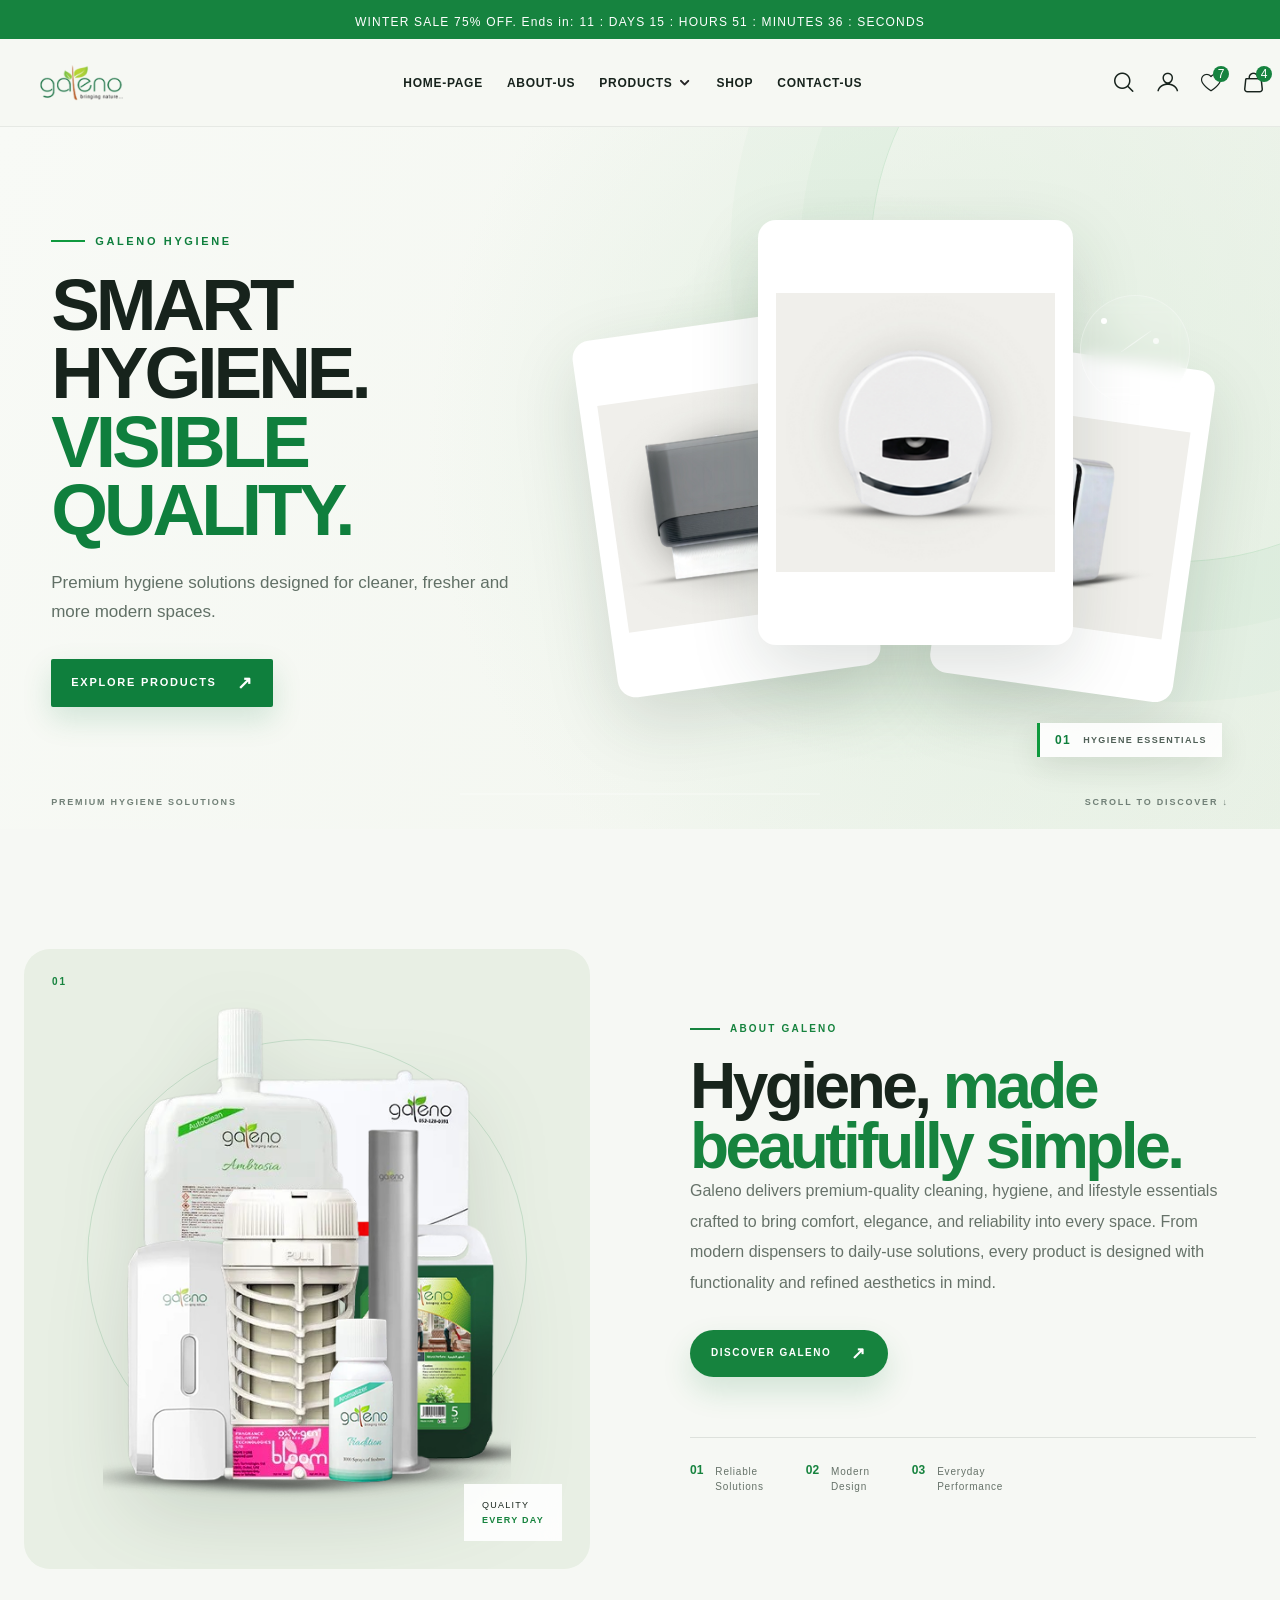
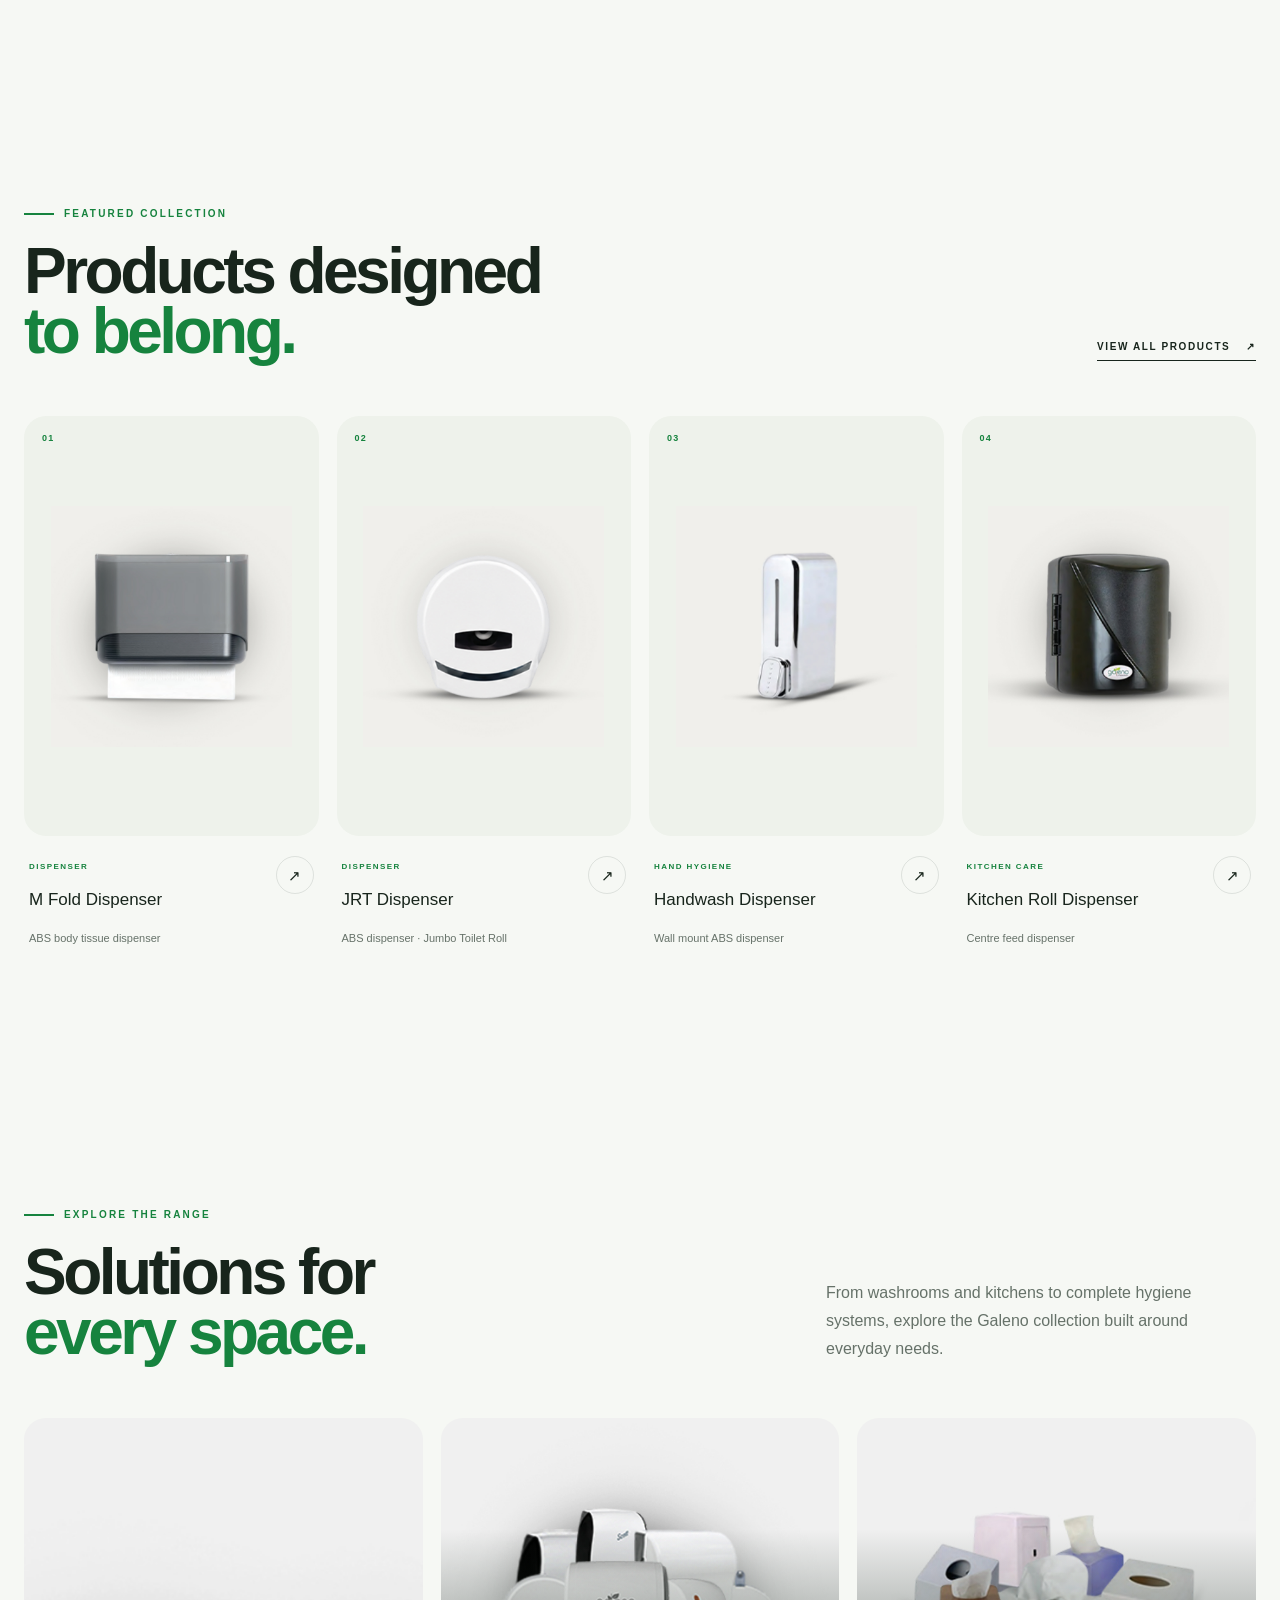
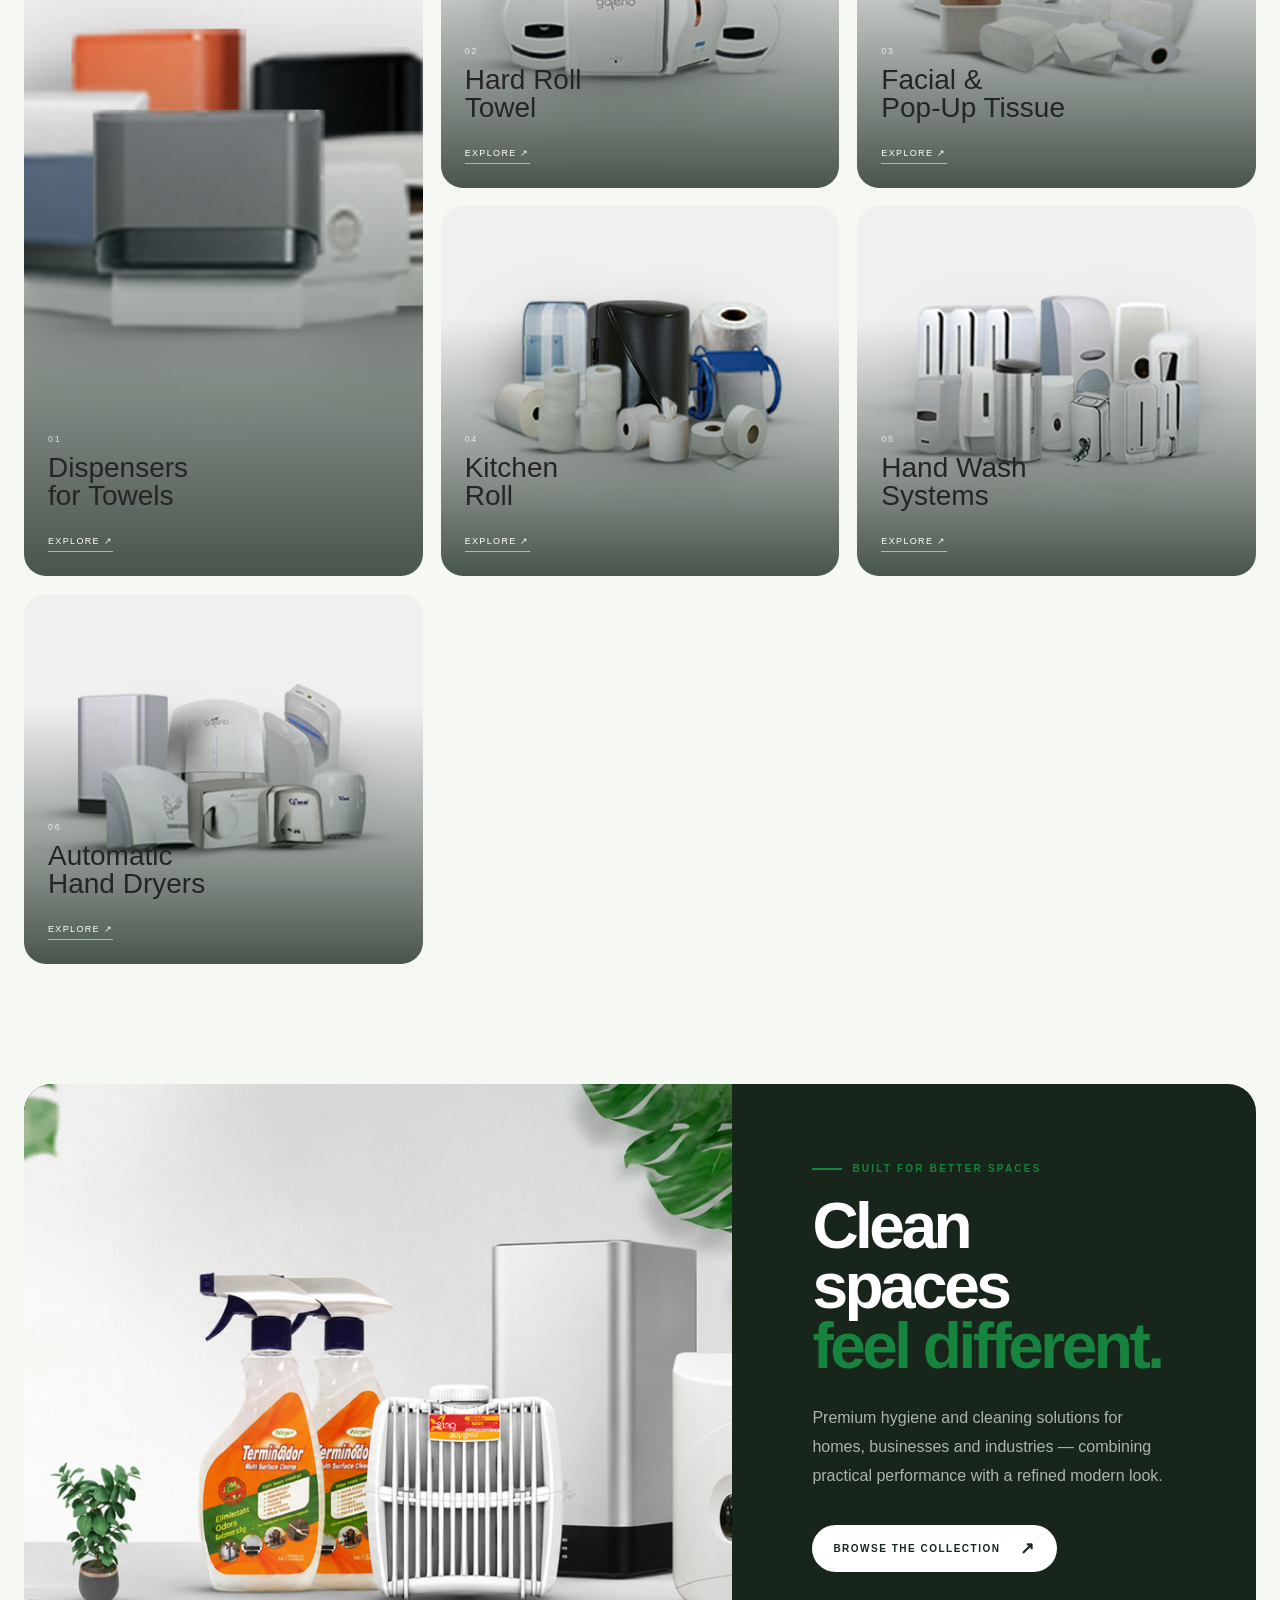
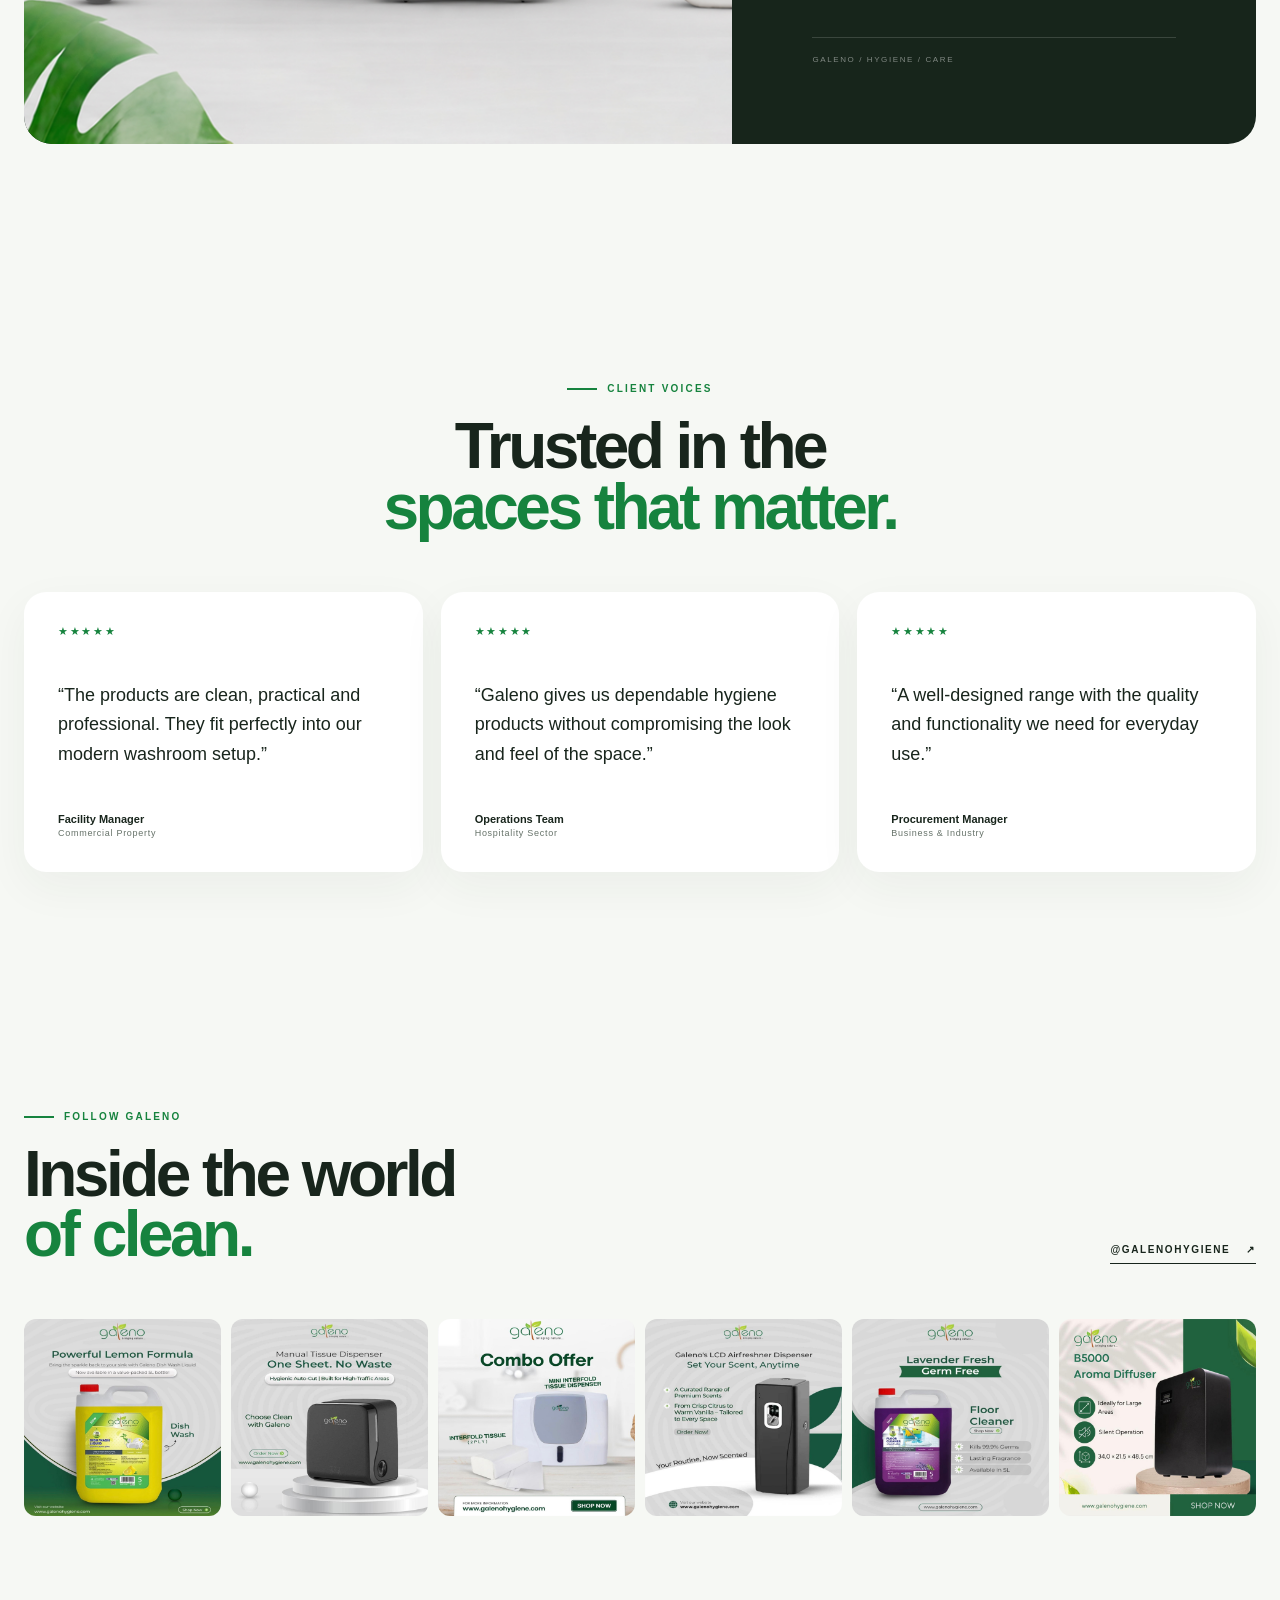
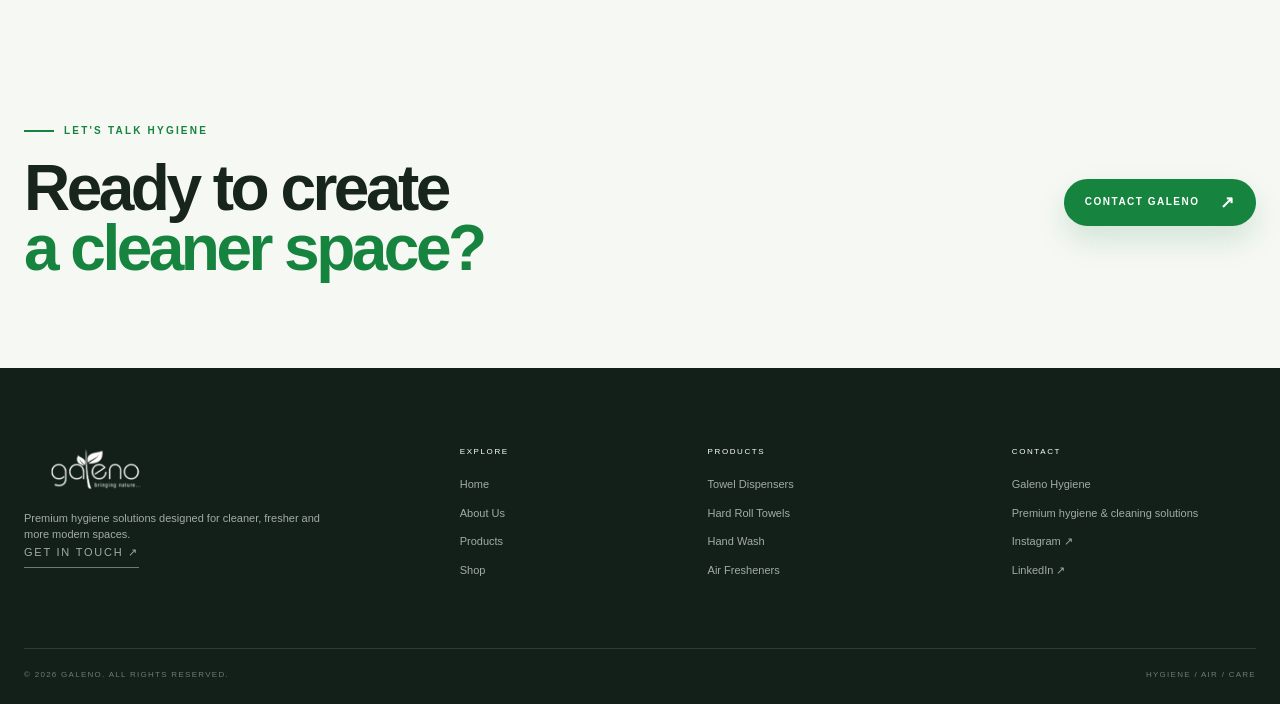
==== commit e13014ff: "compltd" ====
--- a/index.html
+++ b/index.html
@@ -1,38 +1,27 @@
 <!DOCTYPE html>
 
-<html xmlns="http://www.w3.org/1999/xhtml" xml:lang="en-US" lang="en-US">
-
+<html lang="en-US" xml:lang="en-US" xmlns="http://www.w3.org/1999/xhtml">
 <head>
-    <!-- Basic Page Needs -->
-    <meta charset="utf-8">
-
-
-    <!-- <meta name="author" content="themesflat.com"> -->
-    <title>Galeno</title>
-    <meta name="description"
-        content="#0">
-    <meta name="keywords"
-        content="#0">
-    <meta name="viewport" content="width=device-width, initial-scale=1.0">
-
-
-    <!-- Mobile Specific Metas -->
-    <meta name="viewport" content="width=device-width, initial-scale=1, maximum-scale=1">
-
-    <!-- Theme Style -->
-    <link rel="stylesheet" type="text/css" href="css/bootstrap.css">
-    <link rel="stylesheet" type="text/css" href="css/animate.min.css">
-    <link rel="stylesheet" type="text/css" href="css/swiper-bundle.min.css">
-    <link rel="stylesheet" type="text/css" href="css/styles.css">
-    <link rel="stylesheet" href="https://cdnjs.cloudflare.com/ajax/libs/font-awesome/6.7.2/css/all.min.css">
-
-    <!-- Icon -->
-    <link rel="stylesheet" type="text/css" href="icons/icomoon/style.css">
-
-    <!-- Favicon and Touch Icons  -->
-    <!-- <link rel="shortcut icon" href="images/favicon.svg">
+<!-- Basic Page Needs -->
+<meta charset="utf-8"/>
+<!-- <meta name="author" content="themesflat.com"> -->
+<title>Galeno</title>
+<meta content="#0" name="description"/>
+<meta content="#0" name="keywords"/>
+<meta content="width=device-width, initial-scale=1.0" name="viewport"/>
+<!-- Mobile Specific Metas -->
+<meta content="width=device-width, initial-scale=1, maximum-scale=1" name="viewport"/>
+<!-- Theme Style -->
+<link href="css/bootstrap.css" rel="stylesheet" type="text/css"/>
+<link href="css/animate.min.css" rel="stylesheet" type="text/css"/>
+<link href="css/swiper-bundle.min.css" rel="stylesheet" type="text/css"/>
+<link href="css/styles.css" rel="stylesheet" type="text/css"/>
+<link href="https://cdnjs.cloudflare.com/ajax/libs/font-awesome/6.7.2/css/all.min.css" rel="stylesheet"/>
+<!-- Icon -->
+<link href="icons/icomoon/style.css" rel="stylesheet" type="text/css"/>
+<!-- Favicon and Touch Icons  -->
+<!-- <link rel="shortcut icon" href="images/favicon.svg">
     <link rel="apple-touch-icon-precomposed" href="images/favicon.svg"> -->
-
 <style id="galeno-modern-motion">
 /* =========================
    GALENO MODERN MOTION
@@ -239,8 +228,6 @@
     .thumbs-about:after{animation:none !important;transition:none !important;}
 }
 </style>
-
-
 <style id="galeno-premium-motion">
 /* Premium cinematic hero */
 .hero-banner-v04{position:relative;overflow:hidden;background:#07131b}
@@ -278,7 +265,6 @@
 @media(max-width:767px){.galeno-hero-progress{bottom:25px;width:150px}.galeno-hero-count{bottom:20px}.galeno-floating{width:58px;height:58px;right:7%;top:18%;opacity:.65}.hero-banner-v04:after{width:70vw;height:70vw}.hero-banner-v04:before{background:linear-gradient(90deg,rgba(2,16,24,.72),rgba(2,16,24,.18))}}
 @media(prefers-reduced-motion:reduce){.galeno-floating,.hero-banner-v04:after{animation:none}.hero-banner-v04 .thumb img{transition:none}.galeno-premium-reveal{transition:none}}
 </style>
-
 <style id="galeno-ultra-premium">
 /* ================================
    GALENO ULTRA PREMIUM HERO
@@ -496,2641 +482,608 @@
     .hero-banner-v04 .thumb img.img-cover,.hero-banner-v04 .content-inner:after,.hero-banner-v04 .galeno-floating{animation:none!important;transition:none!important;}
 }
 </style>
-
-</head>
-
+<style id="galeno-product-focused-hero">
+/* GALENO — PRODUCT FOCUSED BRIGHT HERO */
+.hero-banner-v04{
+  position:relative!important;
+  overflow:hidden!important;
+  background:#f7f9f7!important;
+  min-height:clamp(560px,78vh,780px)!important;
+}
+.hero-banner-v04:before,
+.hero-banner-v04:after,
+.hero-banner-v04 .swiper-slide:after{display:none!important}
+
+.hero-banner-v04 .swiper,
+.hero-banner-v04 .swiper-wrapper{height:100%!important}
+
+.hero-banner-v04 .swiper-slide{
+  min-height:clamp(560px,78vh,780px)!important;
+  display:grid!important;
+  grid-template-columns:minmax(360px,42%) minmax(0,58%)!important;
+  background:#f7f9f7!important;
+}
+
+.hero-banner-v04 .thumb{
+  grid-column:2!important;
+  grid-row:1!important;
+  height:100%!important;
+  min-height:clamp(560px,78vh,780px)!important;
+  overflow:hidden!important;
+  background:#edf3f0!important;
+  position:relative!important;
+  z-index:1!important;
+}
+.hero-banner-v04 .thumb:before{
+  content:""!important;
+  position:absolute!important;
+  inset:0!important;
+  z-index:2!important;
+  pointer-events:none!important;
+  background:linear-gradient(90deg,#f7f9f7 0%,rgba(247,249,247,.42) 8%,transparent 28%)!important;
+}
+.hero-banner-v04 .thumb img{
+  width:100%!important;
+  height:100%!important;
+  object-fit:cover!important;
+  object-position:center!important;
+  transform:scale(1)!important;
+  filter:none!important;
+  transition:transform 8s cubic-bezier(.2,.65,.2,1)!important;
+}
+.hero-banner-v04 .swiper-slide-active .thumb img{
+  transform:scale(1.035)!important;
+  filter:none!important;
+}
+
+.hero-banner-v04 .content{
+  grid-column:1!important;
+  grid-row:1!important;
+  display:flex!important;
+  align-items:center!important;
+  position:relative!important;
+  z-index:5!important;
+  background:#f7f9f7!important;
+  padding:70px clamp(28px,5vw,82px)!important;
+}
+.hero-banner-v04 .tf-container{
+  width:100%!important;
+  max-width:none!important;
+  padding:0!important;
+}
+.hero-banner-v04 .content-inner{
+  max-width:520px!important;
+  margin:0!important;
+  text-align:left!important;
+}
+.hero-banner-v04 .content-inner:before{
+  content:"GALENO  /  HYGIENE & CARE"!important;
+  display:inline-flex!important;
+  margin:0 0 22px!important;
+  padding:8px 13px!important;
+  border:1px solid #c9ddd8!important;
+  border-radius:30px!important;
+  background:#fff!important;
+  color:#176b7b!important;
+  font-size:10px!important;
+  line-height:1!important;
+  letter-spacing:2px!important;
+  font-weight:700!important;
+  opacity:1!important;
+  transform:none!important;
+  box-shadow:0 8px 24px rgba(30,76,76,.06)!important;
+}
+.hero-banner-v04 h1,
+.hero-banner-v04 .content-inner h1{
+  color:#163e46!important;
+  text-shadow:none!important;
+  font-size:clamp(40px,5vw,72px)!important;
+  line-height:.98!important;
+  letter-spacing:-.045em!important;
+  margin-bottom:22px!important;
+  max-width:510px!important;
+}
+.hero-banner-v04 .desc,
+.hero-banner-v04 .content-inner p{
+  color:#637579!important;
+  text-shadow:none!important;
+  font-size:clamp(15px,1.25vw,18px)!important;
+  line-height:1.7!important;
+  max-width:440px!important;
+  margin:0 0 32px!important;
+}
+.hero-banner-v04 .btn_link{
+  opacity:1!important;
+  transform:none!important;
+  display:inline-flex!important;
+  align-items:center!important;
+  gap:13px!important;
+  padding:14px 20px!important;
+  border:1px solid #176b7b!important;
+  border-radius:4px!important;
+  background:#176b7b!important;
+  color:#fff!important;
+  box-shadow:0 12px 28px rgba(23,107,123,.16)!important;
+  text-shadow:none!important;
+  transition:transform .3s ease,box-shadow .3s ease,background .3s ease!important;
+}
+.hero-banner-v04 .btn_link:after{
+  content:"→"!important;
+  font-size:18px!important;
+}
+.hero-banner-v04 .btn_link:hover{
+  background:#125968!important;
+  color:#fff!important;
+  transform:translateY(-3px)!important;
+  box-shadow:0 18px 34px rgba(23,107,123,.22)!important;
+}
+.hero-banner-v04 .sw-dots{
+  left:clamp(28px,5vw,82px)!important;
+  right:auto!important;
+  bottom:28px!important;
+  transform:none!important;
+  z-index:10!important;
+  text-align:left!important;
+}
+.hero-banner-v04 .sw-dots .swiper-pagination-bullet{
+  background:#176b7b!important;
+  opacity:.22!important;
+}
+.hero-banner-v04 .sw-dots .swiper-pagination-bullet-active{
+  width:28px!important;
+  opacity:1!important;
+}
+
+/* Small product label on the image */
+.hero-banner-v04 .thumb:after{
+  content:"GALENO COLLECTION"!important;
+  position:absolute!important;
+  right:28px!important;
+  bottom:26px!important;
+  z-index:4!important;
+  padding:8px 12px!important;
+  border:1px solid rgba(255,255,255,.7)!important;
+  background:rgba(255,255,255,.82)!important;
+  color:#163e46!important;
+  font-size:9px!important;
+  font-weight:700!important;
+  letter-spacing:1.8px!important;
+  backdrop-filter:blur(8px)!important;
+}
+
+@media(max-width:991px){
+  .hero-banner-v04 .swiper-slide{
+    grid-template-columns:1fr!important;
+    grid-template-rows:52% 48%!important;
+    min-height:720px!important;
+  }
+  .hero-banner-v04 .thumb{
+    grid-column:1!important;
+    grid-row:1!important;
+    min-height:375px!important;
+  }
+  .hero-banner-v04 .thumb:before{
+    background:linear-gradient(180deg,transparent 70%,#f7f9f7 100%)!important;
+  }
+  .hero-banner-v04 .content{
+    grid-column:1!important;
+    grid-row:2!important;
+    padding:28px 28px 58px!important;
+    align-items:flex-start!important;
+  }
+  .hero-banner-v04 .content-inner{max-width:650px!important}
+  .hero-banner-v04 h1{font-size:clamp(38px,7vw,58px)!important}
+  .hero-banner-v04 .sw-dots{
+    left:28px!important;
+    bottom:22px!important;
+  }
+}
+@media(max-width:575px){
+  .hero-banner-v04 .swiper-slide{
+    grid-template-rows:45% 55%!important;
+    min-height:700px!important;
+  }
+  .hero-banner-v04 .thumb{min-height:315px!important}
+  .hero-banner-v04 .content{padding:24px 20px 58px!important}
+  .hero-banner-v04 .content-inner:before{margin-bottom:14px!important;font-size:9px!important}
+  .hero-banner-v04 h1{font-size:39px!important;margin-bottom:16px!important}
+  .hero-banner-v04 .desc{font-size:14px!important;line-height:1.55!important;margin-bottom:22px!important}
+  .hero-banner-v04 .btn_link{padding:12px 16px!important;font-size:12px!important}
+  .hero-banner-v04 .thumb:after{right:16px!important;bottom:16px!important;font-size:8px!important}
+}
+</style>
+<style id="galeno-final-product-hero">
+/* GALENO FINAL PRODUCT-FIRST HERO — bright, green, no blue */
+.galeno-product-hero{position:relative!important;min-height:clamp(650px,78vh,820px)!important;overflow:hidden!important;background:#f5f8f2!important;color:#17231c!important;isolation:isolate}
+.galeno-hero-bg{position:absolute;inset:0;background:radial-gradient(circle at 76% 45%,#e2efe1 0,rgba(226,239,225,.55) 24%,rgba(245,248,242,0) 52%),linear-gradient(110deg,#f8faf6 0%,#f4f7f1 58%,#e9f1e6 100%);z-index:-2}
+.galeno-hero-bg:after{content:"";position:absolute;width:48vw;height:48vw;right:-16vw;top:-14vw;border:1px solid rgba(15,153,62,.12);border-radius:50%;box-shadow:0 0 0 70px rgba(15,153,62,.025),0 0 0 140px rgba(15,153,62,.018)}
+.galeno-hero-wrap{width:min(1380px,92%);min-height:clamp(650px,78vh,820px);margin:auto;display:grid;grid-template-columns:42% 58%;align-items:center;position:relative;z-index:2}
+.galeno-hero-copy{padding:30px 0 50px;position:relative;z-index:5}
+.galeno-eyebrow{display:inline-flex;align-items:center;gap:10px;font-size:11px;letter-spacing:.24em;font-weight:700;color:#0f7f3d;margin-bottom:24px}
+.galeno-eyebrow:before{content:"";width:34px;height:2px;background:#0f993e}
+.galeno-hero-copy h1{margin:0 0 24px!important;font-size:clamp(48px,5.7vw,88px)!important;line-height:.94!important;letter-spacing:-.055em!important;font-weight:700!important;color:#17231c!important;text-shadow:none!important}
+.galeno-hero-copy h1 em{font-style:normal;color:#0f7f3d}
+.galeno-hero-copy p{max-width:500px;margin:0 0 32px!important;font-size:17px!important;line-height:1.7!important;color:#617066!important}
+.galeno-hero-btn{display:inline-flex;align-items:center;gap:20px;padding:15px 20px;border-radius:2px;background:#0f7f3d;color:#fff!important;font-size:11px;font-weight:700;letter-spacing:.16em;transition:.3s ease;box-shadow:0 12px 30px rgba(15,127,61,.16)}
+.galeno-hero-btn span{font-size:18px;line-height:1}.galeno-hero-btn:hover{background:#08642f;color:#fff!important;transform:translateY(-3px);box-shadow:0 18px 38px rgba(15,127,61,.22)}
+.galeno-product-stage{height:620px;position:relative;display:flex;align-items:center;justify-content:center}
+.galeno-product-glow{position:absolute;width:560px;height:560px;border-radius:50%;background:radial-gradient(circle,rgba(255,255,255,.95) 0%,rgba(223,238,222,.85) 46%,rgba(223,238,222,0) 72%);filter:blur(2px)}
+.galeno-product-card{position:absolute;background:#fff;border-radius:18px;padding:18px;box-shadow:0 25px 70px rgba(33,55,38,.15);overflow:hidden;transition:transform .5s ease,box-shadow .5s ease;animation:galenoProductFloat 5s ease-in-out infinite}
+.galeno-product-card img{display:block;width:100%;height:100%;object-fit:contain;background:#fff}
+.card-one{width:265px;height:360px;left:7%;top:25%;transform:rotate(-8deg);z-index:2;animation-delay:-1.4s}
+.card-two{width:315px;height:425px;left:31%;top:10%;z-index:4;transform:translateY(-10px);animation-delay:-.2s}
+.card-three{width:245px;height:335px;right:5%;top:30%;transform:rotate(8deg);z-index:3;animation-delay:-2.5s}
+.galeno-product-card:hover{z-index:10;transform:translateY(-14px) rotate(0)!important;box-shadow:0 35px 85px rgba(33,55,38,.22)}
+.galeno-product-label{position:absolute;right:1%;bottom:5%;z-index:8;display:flex;align-items:center;gap:12px;padding:11px 15px;background:rgba(255,255,255,.9);border-left:3px solid #0f993e;box-shadow:0 10px 30px rgba(25,55,32,.1);font-size:9px;letter-spacing:.15em;color:#506057}.galeno-product-label span{font-size:12px;color:#0f7f3d;font-weight:700}.galeno-product-label b{font-weight:700}
+.galeno-hero-bottom{position:absolute;left:4%;right:4%;bottom:22px;z-index:7;display:flex;justify-content:space-between;font-size:9px;letter-spacing:.2em;color:#718077;font-weight:700}
+@keyframes galenoProductFloat{0%,100%{margin-top:0}50%{margin-top:-10px}}
+@media(max-width:991px){.galeno-hero-wrap{grid-template-columns:1fr;min-height:760px;padding-top:30px}.galeno-product-stage{height:430px;order:-1}.galeno-hero-copy{text-align:center;padding:0 0 75px}.galeno-eyebrow{justify-content:center}.galeno-hero-copy p{margin-left:auto!important;margin-right:auto!important}.galeno-product-card.card-one{width:190px;height:260px;left:8%;top:23%}.galeno-product-card.card-two{width:230px;height:315px;left:32%;top:8%}.galeno-product-card.card-three{width:175px;height:245px;right:7%;top:27%}.galeno-product-glow{width:390px;height:390px}}
+@media(max-width:575px){.galeno-product-hero{min-height:760px!important}.galeno-hero-wrap{min-height:760px;display:flex;flex-direction:column}.galeno-product-stage{width:100%;height:380px;flex:none}.galeno-product-card.card-one{width:130px;height:180px;left:2%;top:28%;padding:10px}.galeno-product-card.card-two{width:170px;height:235px;left:26%;top:10%;padding:10px}.galeno-product-card.card-three{width:125px;height:175px;right:1%;top:31%;padding:10px}.galeno-product-glow{width:300px;height:300px}.galeno-hero-copy{padding:0 12px 70px}.galeno-hero-copy h1{font-size:42px!important}.galeno-hero-copy p{font-size:14px!important}.galeno-hero-bottom{font-size:7px;bottom:16px}.galeno-product-label{right:2%;bottom:1%;font-size:7px;padding:8px}.galeno-product-label span{font-size:9px}}
+</style>
+<style id="galeno-complete-premium-layout">
+:root{--g:#16833f;--g2:#0d6f34;--ink:#17231c;--muted:#66736b;--cream:#f6f8f4;--soft:#eaf2e9;--line:#dfe7df;--white:#fff}
+html{scroll-behavior:smooth}
+body{background:var(--cream)!important;color:var(--ink)!important}
+/* top bar */
+.top-bar{background:var(--g)!important;color:#fff!important;min-height:38px!important;font-size:10px!important;letter-spacing:.12em!important}
+/* header */
+.header{background:rgba(246,248,244,.92)!important;border-bottom:1px solid rgba(23,35,28,.07)!important;backdrop-filter:blur(16px);-webkit-backdrop-filter:blur(16px)}
+.header .header-inner{min-height:82px!important}.header .item-link{color:var(--ink)!important;font-weight:600!important;font-size:12px!important;letter-spacing:.06em!important}.header .item-link:hover{color:var(--g)!important}.header .nav-icon-item{color:var(--ink)!important}.header .count{background:var(--g)!important;color:#fff!important}.header .site-logo img{max-height:38px!important;width:auto!important}
+/* shared section rhythm */
+.main-content>section{position:relative!important;background:var(--cream)!important}
+.s-about-v01{padding-top:110px!important;padding-bottom:110px!important}
+.s-about-v01 .heading-section{max-width:610px!important}.s-about-v01 .heading-section .title{font-size:clamp(38px,4vw,64px)!important;line-height:.98!important;letter-spacing:-.045em!important;color:var(--ink)!important}.s-about-v01 .heading-section .desc{font-size:16px!important;line-height:1.85!important;color:var(--muted)!important}.s-about-v01 .btn_link{display:inline-flex!important;border:1px solid var(--g)!important;color:var(--g)!important;border-radius:999px!important;padding:13px 20px!important}.s-about-v01 .btn_link:hover{background:var(--g)!important;color:#fff!important}.thumbs-about{padding:30px!important;background:var(--soft)!important;border-radius:28px!important;overflow:hidden!important}.thumbs-about img{width:100%!important;height:auto!important;object-fit:contain!important}.thumbs-about:after{border-color:var(--g)!important}
+/* product section */
+.s-product-main{padding-top:100px!important;padding-bottom:110px!important}.s-product-main .heading-seciton h2{font-size:clamp(34px,4vw,56px)!important;letter-spacing:-.045em!important;color:var(--ink)!important}.s-product-main .heading-seciton:after{content:'CURATED HYGIENE ESSENTIALS';display:block;color:var(--g);font-size:10px;font-weight:700;letter-spacing:.22em;margin-top:10px}
+.s-product-main .card-product{background:transparent!important;box-shadow:none!important;border-radius:0!important}.s-product-main .card-product_wrapper{background:#fff!important;border-radius:24px!important;border:1px solid var(--line)!important;padding:18px!important;box-shadow:0 14px 45px rgba(30,55,36,.06)!important}.s-product-main .card-product .product-img{background:#fff!important;border-radius:18px!important;display:block!important}.s-product-main .card-product .img-product{width:100%!important;height:auto!important;aspect-ratio:1/1!important;object-fit:contain!important;transform:none!important}.s-product-main .card-product_info{padding:18px 4px 0!important}.s-product-main .name-product{color:var(--ink)!important;font-size:15px!important;line-height:1.45!important}.s-product-main .price-new{color:var(--g)!important}.s-product-main .product-action_list{opacity:0;transition:.3s ease}.s-product-main .card-product:hover .product-action_list{opacity:1}.s-product-main .card-product:hover{transform:translateY(-8px)!important}.s-product-main .card-product:hover .card-product_wrapper{box-shadow:0 25px 60px rgba(30,55,36,.12)!important}
+/* promotional split */
+.banner-cd_v01{margin:0!important;background:#e8f0e7!important;min-height:520px!important}.banner-cd_v01 .content{padding:70px!important}.banner-cd_v01 h2,.banner-cd_v01 .title{color:var(--ink)!important;font-size:clamp(38px,4.4vw,68px)!important;line-height:.95!important;letter-spacing:-.05em!important}.banner-cd_v01 p{color:var(--muted)!important;line-height:1.7!important}.banner-cd_v01 .btn_link{border:1px solid var(--g)!important;color:var(--g)!important;border-radius:999px!important;padding:13px 20px!important}.banner-cd_v01 .btn_link:hover{background:var(--g)!important;color:#fff!important}
+/* categories */
+.s-categories-v04{padding-top:110px!important;padding-bottom:110px!important}.s-categories-v04 .heading-section .title{color:var(--ink)!important;font-size:clamp(36px,4vw,58px)!important;letter-spacing:-.045em!important}.s-categories-v04 .card-collection{border-radius:24px!important;overflow:hidden!important;background:#fff!important}.s-categories-v04 img{transition:transform .7s cubic-bezier(.2,.7,.2,1)!important}.s-categories-v04 .card-collection:hover img{transform:scale(1.045)!important}.s-categories-v04 .card-collection .name{color:var(--ink)!important}.s-categories-v04 a:hover{color:var(--g)!important}
+/* lookbook */
+.s-lookbook{background:var(--ink)!important;color:#fff!important;padding-top:0!important;padding-bottom:0!important}.s-lookbook .content{padding:80px!important}.s-lookbook .title{color:#fff!important;font-size:clamp(38px,4.5vw,68px)!important;line-height:.95!important;letter-spacing:-.05em!important}.s-lookbook .desc{color:rgba(255,255,255,.7)!important;line-height:1.75!important}.s-lookbook .btn_link{border:1px solid rgba(255,255,255,.45)!important;border-radius:999px!important;padding:13px 20px!important;color:#fff!important}.s-lookbook .btn_link:hover{background:#fff!important;color:var(--ink)!important}
+/* generic image sections */
+.main-content .tf-spacing-1.pt-0{padding-top:90px!important;padding-bottom:90px!important}.main-content .tf-spacing-1.pt-0 h2,.main-content .tf-spacing-1.pt-0 .title{color:var(--ink)!important}.main-content .tf-spacing-1.pt-0 .btn_link{color:var(--g)!important}
+/* all buttons/links */
+a:hover{color:var(--g)}
+/* footer */
+footer{background:#122019!important;color:rgba(255,255,255,.72)!important;border-top:0!important}footer a{color:rgba(255,255,255,.72)!important}footer a:hover{color:#fff!important}footer h6,footer .title{color:#fff!important}footer .btn_link{background:var(--g)!important;color:#fff!important;border-color:var(--g)!important}
+/* premium reveal */
+.galeno-section-reveal{opacity:0;transform:translateY(35px);transition:opacity .8s ease,transform .9s cubic-bezier(.2,.7,.2,1)}.galeno-section-reveal.is-visible{opacity:1;transform:none}
+@media(max-width:991px){.s-about-v01,.s-product-main,.s-categories-v04{padding-top:75px!important;padding-bottom:75px!important}.banner-cd_v01 .content,.s-lookbook .content{padding:55px 28px!important}}
+@media(max-width:575px){.s-about-v01,.s-product-main,.s-categories-v04{padding-top:60px!important;padding-bottom:60px!important}.s-about-v01 .heading-section .title,.s-categories-v04 .heading-section .title{font-size:38px!important}.banner-cd_v01 .content,.s-lookbook .content{padding:45px 20px!important}.s-product-main .card-product_wrapper{border-radius:18px!important;padding:12px!important}}
+</style>
+<script>
+document.addEventListener('DOMContentLoaded',()=>{
+ const sections=document.querySelectorAll('.main-content > section');
+ sections.forEach(s=>s.classList.add('galeno-section-reveal'));
+ const io=new IntersectionObserver(entries=>entries.forEach(e=>{if(e.isIntersecting){e.target.classList.add('is-visible');io.unobserve(e.target)}}),{threshold:.08});
+ sections.forEach(s=>io.observe(s));
+});
+</script>
+<style id="galeno-complete-redesign">
+:root{--gx-cream:#f5f7f1;--gx-soft:#e8efe4;--gx-card:#fff;--gx-ink:#18251c;--gx-muted:#667269;--gx-green:#16833e;--gx-green2:#0e6c32;--gx-line:rgba(24,37,28,.11);--gx-radius:26px}
+body{background:var(--gx-cream)!important;color:var(--gx-ink)!important}.gx-wrap{width:min(1380px,calc(100% - 48px));margin:auto}.main-content{overflow:hidden}
+.gx-reveal{opacity:0;transform:translateY(35px);transition:opacity .8s ease,transform .9s cubic-bezier(.2,.7,.2,1)}.gx-reveal.is-visible{opacity:1;transform:none}
+.gx-about,.gx-products,.gx-categories,.gx-testimonials,.gx-instagram{padding:120px 0}.gx-showcase{padding:0 0 120px}.gx-cta{padding:90px 0}.gx-kicker{display:flex;align-items:center;gap:10px;color:var(--gx-green);font-size:10px;font-weight:800;letter-spacing:.22em;margin-bottom:22px}.gx-kicker:before{content:"";width:30px;height:2px;background:var(--gx-green)}
+.gx-head{display:flex;justify-content:space-between;align-items:flex-end;gap:30px;margin-bottom:55px}.gx-head-center{justify-content:center;text-align:center}.gx-head-center .gx-kicker{justify-content:center}.gx-head h2,.gx-copy h2,.gx-showcase h2,.gx-cta h2{margin:0;font-size:clamp(44px,5vw,76px);line-height:.94;letter-spacing:-.055em;font-weight:700;color:var(--gx-ink)}.gx-head h2 em,.gx-copy h2 em,.gx-showcase h2 em,.gx-cta h2 em{font-style:normal;color:var(--gx-green)}.gx-head-desc{max-width:430px;color:var(--gx-muted);line-height:1.75;margin:0}.gx-text-link{display:inline-flex;gap:16px;align-items:center;color:var(--gx-ink);font-size:10px;font-weight:800;letter-spacing:.16em;white-space:nowrap;border-bottom:1px solid var(--gx-ink);padding-bottom:8px}.gx-text-link:hover{color:var(--gx-green);border-color:var(--gx-green)}
+.gx-about-grid{display:grid;grid-template-columns:1fr 1fr;gap:100px;align-items:center}.gx-about-visual{position:relative;background:var(--gx-soft);border-radius:var(--gx-radius);min-height:620px;display:flex;align-items:center;justify-content:center;overflow:hidden}.gx-about-visual:after{content:"";position:absolute;width:440px;height:440px;border:1px solid rgba(22,131,62,.16);border-radius:50%;}.gx-about-visual img{width:72%;max-height:540px;object-fit:contain;position:relative;z-index:2;filter:drop-shadow(0 30px 40px rgba(29,55,36,.14));animation:gxFloat 6s ease-in-out infinite}.gx-number{position:absolute;left:28px;top:28px;font-size:10px;letter-spacing:.2em;color:var(--gx-green);font-weight:800}.gx-float{position:absolute;right:28px;bottom:28px;background:rgba(255,255,255,.88);backdrop-filter:blur(10px);padding:14px 18px;font-size:9px;letter-spacing:.14em;line-height:1.6;z-index:4}.gx-float b{color:var(--gx-green)}.gx-copy>p{max-width:610px;color:var(--gx-muted);font-size:16px;line-height:1.9;margin:0 0 32px}.gx-btn{display:inline-flex;align-items:center;gap:20px;background:var(--gx-green);color:#fff!important;padding:15px 21px;font-size:10px;font-weight:800;letter-spacing:.15em;border-radius:999px;box-shadow:0 14px 30px rgba(22,131,62,.16);transition:.3s}.gx-btn span{font-size:17px}.gx-btn:hover{background:var(--gx-green2);transform:translateY(-3px);color:#fff!important}.gx-stats{display:flex;gap:42px;margin-top:60px;padding-top:26px;border-top:1px solid var(--gx-line)}.gx-stats div{display:flex;gap:12px;align-items:flex-start}.gx-stats b{color:var(--gx-green);font-size:12px}.gx-stats span{font-size:10px;line-height:1.5;color:var(--gx-muted);letter-spacing:.08em}
+.gx-products{background:#f9faf7}.gx-product-grid{display:grid;grid-template-columns:repeat(4,1fr);gap:18px}.gx-product-img{height:420px;background:#eef2eb;border-radius:22px;display:flex;align-items:center;justify-content:center;position:relative;overflow:hidden}.gx-product-img:after{content:"";position:absolute;width:230px;height:230px;border-radius:50%;background:#fff;opacity:.7}.gx-product-img img{width:82%;height:82%;object-fit:contain;position:relative;z-index:2;transition:.6s}.gx-product-img>span{position:absolute;top:18px;left:18px;z-index:3;font-size:9px;color:var(--gx-green);font-weight:800;letter-spacing:.15em}.gx-product:hover .gx-product-img img{transform:scale(1.07) translateY(-5px)}.gx-product-meta{display:flex;justify-content:space-between;gap:15px;padding:20px 5px}.gx-product-meta small{font-size:8px;color:var(--gx-green);font-weight:800;letter-spacing:.18em}.gx-product-meta h3{font-size:17px;margin:7px 0 4px;color:var(--gx-ink)}.gx-product-meta p{font-size:11px;color:var(--gx-muted);margin:0}.gx-product-meta>a{width:38px;height:38px;border:1px solid var(--gx-line);border-radius:50%;display:flex;align-items:center;justify-content:center;color:var(--gx-ink);transition:.3s}.gx-product-meta>a:hover{background:var(--gx-green);color:#fff;border-color:var(--gx-green)}
+.gx-cat-grid{display:grid;grid-template-columns:repeat(3,1fr);gap:18px}.gx-cat{height:370px;border-radius:22px;overflow:hidden;position:relative;background:#ddd}.gx-cat-large{grid-row:span 2;height:758px}.gx-cat:after{content:"";position:absolute;inset:0;background:linear-gradient(180deg,transparent 30%,rgba(8,25,13,.72) 100%)}.gx-cat img{width:100%;height:100%;object-fit:cover;transition:.7s}.gx-cat:hover img{transform:scale(1.06)}.gx-cat>div{position:absolute;z-index:2;left:24px;right:24px;bottom:24px;color:#fff}.gx-cat span{font-size:9px;letter-spacing:.18em;opacity:.75}.gx-cat h3{font-size:28px;line-height:1.02;margin:10px 0 20px}.gx-cat a{font-size:9px;letter-spacing:.15em;color:#fff;border-bottom:1px solid rgba(255,255,255,.55);padding-bottom:5px}
+.gx-showcase-grid{display:grid;grid-template-columns:1.15fr .85fr;background:#17251b;border-radius:28px;overflow:hidden;min-height:650px}.gx-showcase-image img{width:100%;height:100%;object-fit:cover;display:block}.gx-showcase-copy{padding:80px;display:flex;flex-direction:column;justify-content:center}.gx-showcase-copy h2{color:#fff}.gx-showcase-copy p{color:rgba(255,255,255,.65);line-height:1.8;max-width:480px;margin:28px 0 35px}.gx-btn-light{background:#fff;color:var(--gx-ink)!important;align-self:flex-start;box-shadow:none}.gx-btn-light:hover{background:var(--gx-green);color:#fff!important}.gx-line{height:1px;background:rgba(255,255,255,.15);margin:65px 0 18px}.gx-showcase-copy>small{font-size:8px;letter-spacing:.2em;color:rgba(255,255,255,.45)}
+.gx-testimonials{background:#e8efe4}.gx-review-grid{display:grid;grid-template-columns:repeat(3,1fr);gap:18px}.gx-review-grid article{background:#fff;border-radius:22px;padding:34px;min-height:280px;display:flex;flex-direction:column;justify-content:space-between;box-shadow:0 15px 45px rgba(32,58,37,.05)}.gx-stars{color:var(--gx-green);letter-spacing:.15em;font-size:11px}.gx-review-grid p{font-size:18px;line-height:1.65;color:var(--gx-ink);margin:25px 0}.gx-review-grid article div:last-child{display:flex;flex-direction:column;gap:4px}.gx-review-grid b{font-size:11px}.gx-review-grid span{font-size:9px;color:var(--gx-muted);letter-spacing:.08em}
+.gx-instagrid{display:grid;grid-template-columns:repeat(6,1fr);gap:10px}.gx-instagrid img{width:100%;aspect-ratio:1;object-fit:cover;border-radius:12px;transition:.4s}.gx-instagrid img:hover{transform:translateY(-5px)}.gx-cta{background:#fff}.gx-cta-inner{display:flex;align-items:center;justify-content:space-between;gap:30px}.gx-footer{background:#122018;color:rgba(255,255,255,.62);padding:80px 0 25px}.gx-footer-top{display:grid;grid-template-columns:2fr 1fr 1.3fr 1.3fr;gap:60px;padding-bottom:70px}.gx-footer-brand img{width:150px;filter:brightness(0) invert(1);margin-bottom:20px}.gx-footer-brand p{max-width:310px;line-height:1.7;font-size:12px}.gx-footer-contact{display:inline-block;color:#fff!important;font-size:9px;letter-spacing:.16em;margin-top:18px;border-bottom:1px solid rgba(255,255,255,.4);padding-bottom:7px}.gx-footer-top>div:not(.gx-footer-brand){display:flex;flex-direction:column;gap:12px}.gx-footer-top small{color:#fff;font-size:8px;letter-spacing:.2em;margin-bottom:8px}.gx-footer-top a,.gx-footer-top p{font-size:11px;color:rgba(255,255,255,.62)!important;margin:0;line-height:1.5}.gx-footer-top a:hover{color:#fff!important}.gx-footer-bottom{border-top:1px solid rgba(255,255,255,.12);padding-top:22px;display:flex;justify-content:space-between;font-size:8px;letter-spacing:.16em;color:rgba(255,255,255,.4)}
+@keyframes gxFloat{0%,100%{transform:translateY(0)}50%{transform:translateY(-12px)}}
+@media(max-width:991px){.gx-about-grid{grid-template-columns:1fr;gap:55px}.gx-about-visual{min-height:520px}.gx-product-grid{grid-template-columns:repeat(2,1fr)}.gx-cat-grid{grid-template-columns:repeat(2,1fr)}.gx-cat-large{grid-row:auto;height:500px}.gx-cat{height:330px}.gx-showcase-grid{grid-template-columns:1fr}.gx-showcase-image{height:420px}.gx-showcase-copy{padding:55px 40px}.gx-review-grid{grid-template-columns:1fr}.gx-instagrid{grid-template-columns:repeat(3,1fr)}.gx-footer-top{grid-template-columns:1.5fr 1fr 1fr;}.gx-footer-top>div:last-child{grid-column:2}.gx-cta-inner{flex-direction:column;align-items:flex-start}}
+@media(max-width:575px){.gx-wrap{width:min(100% - 32px,1380px)}.gx-about,.gx-products,.gx-categories,.gx-testimonials,.gx-instagram{padding:75px 0}.gx-showcase{padding-bottom:75px}.gx-head{display:block;margin-bottom:35px}.gx-head h2,.gx-copy h2,.gx-showcase h2,.gx-cta h2{font-size:42px}.gx-text-link{margin-top:25px}.gx-about-visual{min-height:380px}.gx-about-visual img{width:82%}.gx-stats{gap:16px;justify-content:space-between}.gx-stats div{gap:7px}.gx-stats span{font-size:8px}.gx-product-grid{grid-template-columns:1fr 1fr;gap:12px}.gx-product-img{height:220px;border-radius:16px}.gx-product-meta{padding:13px 2px}.gx-product-meta h3{font-size:13px}.gx-product-meta p{font-size:9px}.gx-product-meta>a{width:30px;height:30px;font-size:11px}.gx-cat-grid{grid-template-columns:1fr}.gx-cat,.gx-cat-large{height:350px}.gx-showcase-image{height:280px}.gx-showcase-copy{padding:40px 25px}.gx-review-grid article{padding:25px}.gx-review-grid p{font-size:16px}.gx-instagrid{grid-template-columns:repeat(2,1fr)}.gx-cta{padding:65px 0}.gx-footer-top{grid-template-columns:1fr 1fr;gap:35px}.gx-footer-top>div:last-child{grid-column:auto}.gx-footer-bottom{display:block;line-height:2}.gx-footer-bottom span{display:block}}
+</style></head>
 <body>
-    <!-- wrapper -->
-    <div id="wrapper">
-
-        <!-- Scroll Top -->
-        <button id="goTop">
-            <span class="border-progress"></span>
-            <span class="icon icon-caret-up"></span>
-        </button>
-
-        <!-- preload -->
-        <div class="preload preload-container" id="preload">
-            <div class="preload-logo">
-                <div class="spinner"></div>
-            </div>
-        </div>
-        <!-- /preload -->
-
-        <!-- .top-bar -->
-        <div class="top-bar style-default top-bar-color-1 d-flex align-items-center justify-content-center fw-3">
-            <div>WINTER SALE 75% OFF. Ends in:
+<!-- wrapper -->
+<div id="wrapper">
+<!-- Scroll Top -->
+<button id="goTop">
+<span class="border-progress"></span>
+<span class="icon icon-caret-up"></span>
+</button>
+<!-- preload -->
+<div class="preload preload-container" id="preload">
+<div class="preload-logo">
+<div class="spinner"></div>
+</div>
+</div>
+<!-- /preload -->
+<!-- .top-bar -->
+<div class="top-bar style-default top-bar-color-1 d-flex align-items-center justify-content-center fw-3">
+<div>WINTER SALE 75% OFF. Ends in:
                 <div class="tf-countdown style-default">
-                    <div class="js-countdown" data-timer="1007500" data-labels=" : DAYS, : HOURS, : MINUTES, : SECONDS">
-                    </div>
-                </div>
-            </div>
-        </div>
-        <!-- End top-bar -->
-
-
-        <header class="header has-currencies header-sticky">
-            <div class="tf-container w-1750">
-                <div class="header-inner">
-                    <a href="index.html" class="site-logo">
-                        <img class="logo_header" alt="logo" width="165" height="32" src="images/logo/logo.png">
-                    </a>
-                    <nav class="main-menu position-relative">
-                        <ul class="navigation box-nav-menu">
-                            
-                            <li class="text-menu menu-item position-relative"><a href="#0"
-                                    class="splitting item-link link-no-action">
+<div class="js-countdown" data-labels=" : DAYS, : HOURS, : MINUTES, : SECONDS" data-timer="1007500">
+</div>
+</div>
+</div>
+</div>
+<!-- End top-bar -->
+<header class="header has-currencies header-sticky">
+<div class="tf-container w-1750">
+<div class="header-inner">
+<a class="site-logo" href="index.html">
+<img alt="logo" class="logo_header" height="32" src="images/logo/logo.png" width="165"/>
+</a>
+<nav class="main-menu position-relative">
+<ul class="navigation box-nav-menu">
+<li class="text-menu menu-item position-relative"><a class="splitting item-link link-no-action" href="#0">
                                    Home-Page
                                 </a>
-                            </li>
-                            <li class="text-menu menu-item position-relative"><a href="about-us.html"
-                                    class="splitting item-link link-no-action">
+</li>
+<li class="text-menu menu-item position-relative"><a class="splitting item-link link-no-action" href="about-us.html">
                                   About-us
                                 </a>
-                            </li>
-                            
-                            
-                            <li class="has-child text-menu menu-item"><a href="#"
-                                    class="link-no-action toggle splitting item-link">
+</li>
+<li class="has-child text-menu menu-item"><a class="link-no-action toggle splitting item-link" href="#">
                                     Products
                                 </a>
-                                <div class="submenu sub-menu mega-menu mega-page">
-                                    <div class="wrap-nav-link">
-                                        <div class="col-nav-link">
-                                            <div class="d-grid gap_10">
-                                                <a href="towelsdispenser.html"
-                                                    class="link text-body-default text_heading-color sub-menu_link">Dispensers for M Fold & V Fold Towels</a>
-                                                <a href="HardRollTowels.html"
-                                                    class="link text-body-default text_heading-color sub-menu_link">Dispensers for Hard Roll Towel Auto Cut</a>
-                                                <a href="FacialPop-UpTissue.html"
-                                                    class="link text-body-default text_heading-color sub-menu_link">Dispensers for Facial & Pop-Up Tissue</a>
-                                                <a href="Kitchen-Roll.html"
-                                                    class="link text-body-default text_heading-color sub-menu_link">Dispensers for Kitchen Roll</a>
-                                                <a href="Hand-Wash.html"
-                                                    class="link text-body-default text_heading-color sub-menu_link">Dispensers for Hand Wash Automatic & Manual</a>
-                                                <a href="Hand Dryers.html"
-                                                    class="link text-body-default text_heading-color sub-menu_link">Automatic Hand Dryers</a>
-                                                <a href="Air-Freshners.html"
-                                                    class="link text-body-default text_heading-color sub-menu_link">Air Freshner Dispensers & Diffuser</a>
-                                                <a href="Materials-Liquids.html"
-                                                    class="link text-body-default text_heading-color sub-menu_link">Cleaning Materials & Liquids</a>
-                                            </div>
-                                        </div>
-                                    </div>
-
-                                </div>
-                            </li>
-                            <li class="text-menu menu-item position-relative"><a href="#"
-                                    class="toggle splitting item-link link-no-action">
+<div class="submenu sub-menu mega-menu mega-page">
+<div class="wrap-nav-link">
+<div class="col-nav-link">
+<div class="d-grid gap_10">
+<a class="link text-body-default text_heading-color sub-menu_link" href="towelsdispenser.html">Dispensers for M Fold &amp; V Fold Towels</a>
+<a class="link text-body-default text_heading-color sub-menu_link" href="HardRollTowels.html">Dispensers for Hard Roll Towel Auto Cut</a>
+<a class="link text-body-default text_heading-color sub-menu_link" href="FacialPop-UpTissue.html">Dispensers for Facial &amp; Pop-Up Tissue</a>
+<a class="link text-body-default text_heading-color sub-menu_link" href="Kitchen-Roll.html">Dispensers for Kitchen Roll</a>
+<a class="link text-body-default text_heading-color sub-menu_link" href="Hand-Wash.html">Dispensers for Hand Wash Automatic &amp; Manual</a>
+<a class="link text-body-default text_heading-color sub-menu_link" href="Hand Dryers.html">Automatic Hand Dryers</a>
+<a class="link text-body-default text_heading-color sub-menu_link" href="Air-Freshners.html">Air Freshner Dispensers &amp; Diffuser</a>
+<a class="link text-body-default text_heading-color sub-menu_link" href="Materials-Liquids.html">Cleaning Materials &amp; Liquids</a>
+</div>
+</div>
+</div>
+</div>
+</li>
+<li class="text-menu menu-item position-relative"><a class="toggle splitting item-link link-no-action" href="#">
                                      Shop
                              </a>
-                            </li>
-                            <li class="text-menu menu-item position-relative"><a href="contact.html"
-                                    class="toggle splitting item-link link-no-action">
+</li>
+<li class="text-menu menu-item position-relative"><a class="toggle splitting item-link link-no-action" href="contact.html">
                                    Contact-us
                              </a>
-                            </li> 
-                        </ul>
-                    </nav>
-                    <div class="header-right d-flex align-items-center ">
-                        <div class="wrap-currencies d-flex gap_14 align-items-center xxl-hide">
-                        
-                            <div class="tf-languages">
-                                <select class="tf-dropdown-select style-default type-languages">
-                                    <option>English</option>
-                                    <option>العربية</option>
-                                    <option>简体中文</option>
-                                </select>
-                            </div>
-                        </div>
-                        <ul class="nav-icon-list">
-                            <li class="d-none d-md-flex">
-                                <a class="nav-icon-item link" href="#0" data-bs-toggle="modal">
-                                    <i class="icon icon-magnifying-glass"></i>
-                                </a>
-                            </li>
-                            <li class="d-none d-lg-flex">
-                                <a href="#0" data-bs-toggle="offcanvas" class="nav-icon-item link">
-                                    <i class="icon icon-user"></i>
-                                </a>
-                            </li>
-                            <li class="d-none d-sm-flex position-relative">
-                                <a class="nav-icon-item link" href="#0">
-                                    <i class="icon icon-heart"></i>
-                                </a>
-                                <span class="count">7</span>
-                            </li>
-                            <li class="shop-cart" data-bs-toggle="modal" data-bs-target="#0">
-                                <a class="nav-icon-item link" href="#0" data-bs-toggle="modal">
-                                    <i class="icon icon-bag"></i>
-                                </a>
-                                <span class="count">4</span>
-                            </li>
-                        </ul>
-                        <a href="#mobileMenu" data-bs-toggle="offcanvas" class="mobile-button d-xl-none">
-                            <div class="burger">
-                                <span></span>
-                                <span></span>
-                                <span></span>
-                            </div>
-                        </a>
-                    </div>
-                </div>
-            </div>
-        </header>
-
-
-        <!-- page-title -->
-        <div class="hero-banner-v04 sw-layout">
-            <div class="swiper slider_effect_fade" data-preview="1" data-tablet="1" data-mobile-sm="1" data-mobile="1"
-                data-space-lg="0" data-space-md="0" data-space="0" data-effect="fade" data-autoplay="true">
-                <div class="swiper-wrapper">
-                    <div class="swiper-slide">
-                        <div class="thumb">
-                            <img class="img-cover" width="1920" height="858" loading="eager"
-                                src="images/sections/hero-banner-4.jpg" alt="hero-banner">
-                        </div>
-                        <div class="content">
-                            <div class="tf-container">
-                                <div class="content-inner text-center">
-                                    <h1 class=" title text_white text-uppercase mb_24 fade-item fade-item-1">FRESHNESS IN <br class="md-hide"> EVERY BREATH
-                                    </h1>
-                                    <p class="text_white desc mb_40 fade-item fade-item-2">Modern aroma solutions crafted for calm environments.
-                                    </p>
-                                    <a href="404.html"
-                                        class="btn_link hover-underline-link text_white text-body-default fw-5 text-uppercase fade-item fade-item-3">
-                                        Browse The Collection
-                                    </a>
-                                </div>
-                            </div>
-                        </div>
-                    </div>
-                    <div class="swiper-slide">
-                        <div class="thumb">
-                            <img class="img-cover" width="1920" height="858" loading="eager"
-                                src="images/sections/hero-banner-3.jpg" alt="hero-banner">
-                        </div>
-                        <div class="content">
-                            <div class="tf-container">
-                                <div class="content-inner text-center">
-                                    <h1 class=" title text_white text-uppercase mb_24 fade-item fade-item-1">CLEANLINESS MADE <br class="md-hide"> SIMPLE
-                                    </h1>
-                                    <p class="text_white desc mb_40 fade-item fade-item-2">Reliable essentials designed for cleaner everyday spaces.
-                                    </p>
-                                    <a href="404.html"
-                                        class="btn_link hover-underline-link text_white text-body-default fade-item fade-item-3">
-                                        Browse The Collection
-                                    </a>
-                                </div>
-                            </div>
-                        </div>
-                    </div>
-                    <div class="swiper-slide">
-                        <div class="thumb">
-                            <img class="img-cover" width="1920" height="858" loading="eager"
-                                src="images/sections/hero-banner-6.jpg" alt="hero-banner">
-                        </div>
-                        <div class="content">
-                            <div class="tf-container">
-                                <div class="content-inner text-center">
-                                    <h1 class=" title text_white text-uppercase mb_24 fade-item fade-item-1">HYGIENE WITH 
-                                        <br class="md-hide">
-                                        ELEGANCE
-                                    </h1>
-                                    <p class="text_white desc mb_40 fade-item fade-item-2">Clean silhouettes and calm
-                                        tones for modern spaces.
-                                    </p>
-                                    <a href="404.html"
-                                        class="btn_link hover-underline-link text_white text-body-default fade-item fade-item-3">
-                                        Browse The Collection
-                                    </a>
-                                </div>
-                            </div>
-                        </div>
-                    </div>
-
-                </div>
-                <div class="sw-dots sw-pagination-layout style-border text-center mt_24">
-                </div>
-            </div>
-
-
-        </div>
-        <!-- /page-title -->
-
-        <!-- main-content -->
-        <div class="main-content">
-
-             <!-- s-about -->
-            <section class="s-about-v01 tf-spacing-11">
-                <div class="tf-container">
-                    <div class="row align-items-center">
-                        <div class="col-md-6 mb-md-0 mb_10">
-                            <div class="heading-section mb_40 wow fadeInUp ">
-                                <h2 class="title text-uppercase">Designed For Modern Everyday Living</h2>
-                                <p class="desc">Galeno delivers premium-quality cleaning, hygiene, and lifestyle essentials crafted to bring comfort, elegance, and reliability into every space. From modern dispensers to daily-use solutions, every product is designed with functionality and refined aesthetics in mind.
-                                </p>
-                            </div>
-                            <a href="about-us.html"
-                                class="text-body-default fw-5 hover-underline-link btn_link">Explore Our Story</a>
-                        </div>
-                        <div class="col-md-6">
-                            <div class="thumbs-about">
-                                <img class="wow fadeInRight" loading="lazy" decoding="async" width="460" height="598"
-                                    src="images/sections/s-about-1.png" alt="about">
-                                <div class="shape-1"></div>
-                                <div class="shape-2"></div>
-                            </div>
-                        </div>
-                    </div>
-                </div>
-            </section>
-            <!-- /s-about --> 
-
-
-            <!-- Product Main -->
-            <section class="s-product-main  tf-container tf-spacing-1 flat-animate-tab wow fadeInUp">
-                <div
-                    class="heading-seciton text-center mb_50 d-flex justify-content-center justify-content-md-between flex-md-row flex-column align-items-sm-center gap_10 ">
-                    <h2 class="text-uppercase">new in</h2>
-                    <!-- <ul class="tab-product_list menu-tab-2" role="tablist">
-                        <li class="nav-tab-item" role="presentation">
-                            <a href="#table" data-bs-toggle="tab"
-                                class="tf-btn-line h4 text-uppercase tf-btn-tab active">Dispensers
-                            </a>
-                        </li>
-                        <li class="nav-tab-item" role="presentation">
-                            <a href="#lighting" data-bs-toggle="tab"
-                                class="tf-btn-line h4 text-uppercase tf-btn-tab">Diffusers
-                            </a>
-                        </li>
-                        <li class="nav-tab-item" role="presentation">
-                            <a href="#seating" data-bs-toggle="tab"
-                                class="tf-btn-line h4 text-uppercase tf-btn-tab">Materials
-                            </a>
-                        </li>
-                        <li class="nav-tab-item" role="presentation">
-                            <a href="#decor" data-bs-toggle="tab" class="tf-btn-line h4 text-uppercase tf-btn-tab">Liquids
-                            </a>
-                        </li>
-                    </ul> -->
-                </div>
-
-
-                <div class="tab-content">
-
-
-                    <div class="tab-pane active show" id="table" role="tabpanel">
-                        <div class="position-relative sw-layout">
-                            <div class="swiper" data-preview="4" data-tablet="3" data-mobile-sm="2" data-mobile="2"
-                                data-space-lg="30" data-space-md="20" data-space="15" data-pagination="2"
-                                data-pagination-md="2" data-pagination-lg="2">
-                                <div class="swiper-wrapper">
-
-                                    <!-- ① Altair Lounge Chair -->
-                                    <div class="swiper-slide">
-                                        <div class="card-product has-price-default">
-                                            <div class="card-product_wrapper">
-                                                <a href="#0" class="product-img">
-                                                    <img class="img-product" width="338" height="338" loading="lazy"
-                                                        decoding="async" src="images/products/p-1.jpg"
-                                                        alt="Product">
-                                                    <!-- <img class="img-hover" width="338" height="338" loading="lazy"
-                                                        decoding="async" src="images/products/prd-related-1-1.jpg"
-                                                        alt="Product"> -->
-                                                </a>
-                                                <ul class="product-action_list">
-                                                    <li><a href="#0" class="hover-tooltip tooltip-left box-icon"
-                                                            data-bs-toggle="modal"><span
-                                                                class="icon icon-shopping-cart-simple"></span><span
-                                                                class="tooltip">Quick Add</span></a></li>
-                                                    <li class="wishlist"><a href="javascript:void(0);"
-                                                            class="hover-tooltip tooltip-left box-icon"><span
-                                                                class="icon icon-heart"></span><span class="tooltip">Add
-                                                                to Wishlist</span></a></li>
-                                                    <li class="compare"><a href="#0" data-bs-toggle="modal"
-                                                            aria-controls="compare"
-                                                            class="hover-tooltip tooltip-left box-icon"><span
-                                                                class="icon icon-compare"></span><span
-                                                                class="tooltip">Compare</span></a></li>
-                                                    <li><a href="#0" data-bs-toggle="modal"
-                                                            class="hover-tooltip tooltip-left box-icon"><span
-                                                                class="icon icon-view"></span><span
-                                                                class="tooltip">Quick view</span></a></li>
-                                                </ul>
-                                            </div>
-                                            <div class="card-product_info">
-                                                <a href="#0" class="name-product h6 link">M Fold Dispenser
-ABS body tissue dispeneser</a>
-                                                <div class="wrap-price">
-                                                    <div class="price-wrap text-body-default fw-5">from <span
-                                                            class="price-new">$849.00</span></div>
-                                                </div>
-                                                <!-- <ul class="product-color_list justify-content-center">
-                                                    <li
-                                                        class="product-color-item color-swatch hover-tooltip tooltip-bot sz-large active">
-                                                        <span class="tooltip color-filter">Gray</span><span
-                                                            class="swatch-value bg-warmgray"></span><img width="338"
-                                                            height="338" loading="lazy" decoding="async"
-                                                            src="images/products/prd-related-1.jpg" alt="Product">
-                                                    </li>
-                                                    <li
-                                                        class="product-color-item color-swatch hover-tooltip tooltip-bot sz-large">
-                                                        <span class="tooltip color-filter">Rose</span><span
-                                                            class="swatch-value bg-palerose"></span><img width="338"
-                                                            height="338" loading="lazy" decoding="async"
-                                                            src="images/products/prd-related-1-3.jpg" alt="Product">
-                                                    </li>
-                                                    <li
-                                                        class="product-color-item color-swatch hover-tooltip tooltip-bot sz-large">
-                                                        <span class="tooltip color-filter">Brown</span><span
-                                                            class="swatch-value bg-rustybrown"></span><img width="338"
-                                                            height="338" loading="lazy" decoding="async"
-                                                            src="images/products/prd-related-1-4.jpg" alt="Product">
-                                                    </li>
-                                                </ul> -->
-                                            </div>
-                                        </div>
-                                    </div>
-
-                                    <!-- ② PIA Curved Sofa -->
-                                    <div class="swiper-slide">
-                                        <div class="card-product has-price-default">
-                                            <div class="card-product_wrapper">
-                                                <a href="#0" class="product-img">
-                                                    <img class="img-product" width="338" height="338" loading="lazy"
-                                                        decoding="async" src="images/products/p-2.jpg"
-                                                        alt="Product">
-                                                    <!-- <img class="img-hover" width="338" height="338" loading="lazy"
-                                                        decoding="async" src="images/products/prd-related-2-1.jpg"
-                                                        alt="Product"> -->
-                                                </a>
-                                                <ul class="product-action_list">
-                                                    <li><a href="#0"
-                                                            class="hover-tooltip tooltip-left box-icon"
-                                                            data-bs-toggle="modal"><span
-                                                                class="icon icon-shopping-cart-simple"></span><span
-                                                                class="tooltip">Add To Cart</span></a></li>
-                                                    <li class="wishlist"><a href="javascript:void(0);"
-                                                            class="hover-tooltip tooltip-left box-icon"><span
-                                                                class="icon icon-heart"></span><span class="tooltip">Add
-                                                                to Wishlist</span></a></li>
-                                                    <li class="compare"><a href="#0" data-bs-toggle="modal"
-                                                            aria-controls="compare"
-                                                            class="hover-tooltip tooltip-left box-icon"><span
-                                                                class="icon icon-compare"></span><span
-                                                                class="tooltip">Compare</span></a></li>
-                                                    <li><a href="#0" data-bs-toggle="modal"
-                                                            class="hover-tooltip tooltip-left box-icon"><span
-                                                                class="icon icon-view"></span><span
-                                                                class="tooltip">Quick view</span></a></li>
-                                                </ul>
-                                            </div>
-                                            <div class="card-product_info">
-                                                <a href="#0" class="name-product h6 link">JRT Dispenser
-ABS dispenser
-Jumbo Toilet Roll
+</li>
+</ul>
+</nav>
+<div class="header-right d-flex align-items-center">
+<div class="wrap-currencies d-flex gap_14 align-items-center xxl-hide">
+<div class="tf-languages">
+<select class="tf-dropdown-select style-default type-languages">
+<option>English</option>
+<option>العربية</option>
+<option>简体中文</option>
+</select>
+</div>
+</div>
+<ul class="nav-icon-list">
+<li class="d-none d-md-flex">
+<a class="nav-icon-item link" data-bs-toggle="modal" href="#0">
+<i class="icon icon-magnifying-glass"></i>
 </a>
-                                                <div class="price-wrap text-body-default fw-5">from <span
-                                                        class="price-new">$1,249.00</span></div>
-                                            </div>
-                                        </div>
-                                    </div>
-
-                                    <!-- ③ Oak Pendant -->
-                                    <div class="swiper-slide">
-                                        <div class="card-product has-price-default">
-                                            <div class="card-product_wrapper">
-                                                <a href="#0" class="product-img">
-                                                    <img class="img-product" width="338" height="338" loading="lazy"
-                                                        decoding="async" src="images/products/p-3.jpg"
-                                                        alt="Product">
-                                                    <!-- <img class="img-hover" width="338" height="338" loading="lazy"
-                                                        decoding="async" src="images/products/prd-related-3.jpg"
-                                                        alt="Product"> -->
-                                                </a>
-                                                <ul class="product-action_list">
-                                                    <li><a href="#0" class="hover-tooltip tooltip-left box-icon"
-                                                            data-bs-toggle="modal"><span
-                                                                class="icon icon-shopping-cart-simple"></span><span
-                                                                class="tooltip">Quick Add</span></a></li>
-                                                    <li class="wishlist"><a href="javascript:void(0);"
-                                                            class="hover-tooltip tooltip-left box-icon"><span
-                                                                class="icon icon-heart"></span><span class="tooltip">Add
-                                                                to Wishlist</span></a></li>
-                                                    <li class="compare"><a href="#0" data-bs-toggle="modal"
-                                                            aria-controls="compare"
-                                                            class="hover-tooltip tooltip-left box-icon"><span
-                                                                class="icon icon-compare"></span><span
-                                                                class="tooltip">Compare</span></a></li>
-                                                    <li><a href="#0" data-bs-toggle="modal"
-                                                            class="hover-tooltip tooltip-left box-icon"><span
-                                                                class="icon icon-view"></span><span
-                                                                class="tooltip">Quick view</span></a></li>
-                                                </ul>
-                                            </div>
-                                            <div class="card-product_info">
-                                                <a href="#0" class="name-product h6 link">Handwash Dispenser
-Wall mount ABS dispenser</a>
-                                                <div class="price-wrap text-body-default fw-5">from <span
-                                                        class="price-new">$620.00</span></div>
-                                                <!-- <ul class="product-color_list justify-content-center">
-                                                    <li
-                                                        class="product-color-item color-swatch hover-tooltip tooltip-bot sz-large active">
-                                                        <span class="tooltip color-filter">Black</span><span
-                                                            class="swatch-value bg-black"></span><img width="338"
-                                                            height="338" loading="lazy" decoding="async"
-                                                            src="images/products/prd-related-3.jpg" alt="Product">
-                                                    </li>
-                                                    <li
-                                                        class="product-color-item color-swatch hover-tooltip tooltip-bot sz-large">
-                                                        <span class="tooltip color-filter">Brown</span><span
-                                                            class="swatch-value bg-caramelbrown"></span><img width="338"
-                                                            height="338" loading="lazy" decoding="async"
-                                                            src="images/products/prd-related-3-1.jpg" alt="Product">
-                                                    </li>
-                                                </ul> -->
-                                            </div>
-                                        </div>
-                                    </div>
-
-                                    <!-- ④ Nuvola Floor Lamp -->
-                                    <div class="swiper-slide">
-                                        <div class="card-product has-price-default">
-                                            <div class="card-product_wrapper">
-                                                <a href="#0" class="product-img">
-                                                    <img class="img-product" width="338" height="338" loading="lazy"
-                                                        decoding="async" src="images/products/p-4.jpg"
-                                                        alt="Product">
-                                                    <!-- <img class="img-hover" width="338" height="338" loading="lazy"
-                                                        decoding="async" src="images/products/prd-related-4-1.jpg"
-                                                        alt="Product"> -->
-                                                </a>
-                                                <ul class="product-action_list">
-                                                    <li><a href="#0" class="hover-tooltip tooltip-left box-icon"
-                                                            data-bs-toggle="modal"><span
-                                                                class="icon icon-shopping-cart-simple"></span><span
-                                                                class="tooltip">Quick Add</span></a></li>
-                                                    <li class="wishlist"><a href="javascript:void(0);"
-                                                            class="hover-tooltip tooltip-left box-icon"><span
-                                                                class="icon icon-heart"></span><span class="tooltip">Add
-                                                                to Wishlist</span></a></li>
-                                                    <li class="compare"><a href="#0" data-bs-toggle="modal"
-                                                            aria-controls="compare"
-                                                            class="hover-tooltip tooltip-left box-icon"><span
-                                                                class="icon icon-compare"></span><span
-                                                                class="tooltip">Compare</span></a></li>
-                                                    <li><a href="#0" data-bs-toggle="modal"
-                                                            class="hover-tooltip tooltip-left box-icon"><span
-                                                                class="icon icon-view"></span><span
-                                                                class="tooltip">Quick view</span></a></li>
-                                                </ul>
-                                            </div>
-                                            <div class="card-product_info">
-                                                <a href="#0" class="name-product h6 link">Kitchen Roll Centre Feed Dispenser
+</li>
+<li class="d-none d-lg-flex">
+<a class="nav-icon-item link" data-bs-toggle="offcanvas" href="#0">
+<i class="icon icon-user"></i>
 </a>
-                                                <div class="price-wrap text-body-default fw-5">from <span
-                                                        class="price-new">$1,799.00</span></div>
-                                                <!-- <ul class="product-color_list justify-content-center">
-                                                    <li
-                                                        class="product-color-item color-swatch hover-tooltip tooltip-bot sz-large active">
-                                                        <span class="tooltip color-filter">Brown</span><span
-                                                            class="swatch-value bg-chestnutbrown"></span><img
-                                                            width="338" height="338" loading="lazy" decoding="async"
-                                                            src="images/products/prd-related-4.jpg" alt="Product">
-                                                    </li>
-                                                    <li
-                                                        class="product-color-item color-swatch hover-tooltip tooltip-bot sz-large">
-                                                        <span class="tooltip color-filter">Blue</span><span
-                                                            class="swatch-value bg-midnightblue"></span><img width="338"
-                                                            height="338" loading="lazy" decoding="async"
-                                                            src="images/products/prd-related-4-2.jpg" alt="Product">
-                                                    </li>
-                                                    <li
-                                                        class="product-color-item color-swatch hover-tooltip tooltip-bot sz-large">
-                                                        <span class="tooltip color-filter">Gray</span><span
-                                                            class="swatch-value bg-mochagray"></span><img width="338"
-                                                            height="338" loading="lazy" decoding="async"
-                                                            src="images/products/prd-related-4-3.jpg" alt="Product">
-                                                    </li>
-                                                </ul> -->
-                                            </div>
-                                        </div>
-                                    </div>
-
-                                    <!-- ⑤ Core Chair -->
-                                    <div class="swiper-slide">
-                                        <div class="card-product has-price-default">
-                                            <div class="card-product_wrapper">
-                                                <a href="#0" class="product-img">
-                                                    <img class="img-product" width="338" height="338" loading="lazy"
-                                                        decoding="async" src="images/products/p-5.jpg"
-                                                        alt="Product">
-                                                    <!-- <img class="img-hover" width="338" height="338" loading="lazy"
-                                                        decoding="async" src="images/products/product-1-1.jpg"
-                                                        alt="Product"> -->
-                                                </a>
-                                                <ul class="product-action_list">
-                                                    <li><a href="#0"
-                                                            class="hover-tooltip tooltip-left box-icon"
-                                                            data-bs-toggle="modal"><span
-                                                                class="icon icon-shopping-cart-simple"></span><span
-                                                                class="tooltip">Add To Cart</span></a></li>
-                                                    <li class="wishlist"><a href="javascript:void(0);"
-                                                            class="hover-tooltip tooltip-left box-icon"><span
-                                                                class="icon icon-heart"></span><span class="tooltip">Add
-                                                                to Wishlist</span></a></li>
-                                                    <li class="compare"><a href="#0" data-bs-toggle="modal"
-                                                            aria-controls="compare"
-                                                            class="hover-tooltip tooltip-left box-icon"><span
-                                                                class="icon icon-compare"></span><span
-                                                                class="tooltip">Compare</span></a></li>
-                                                    <li><a href="#0" data-bs-toggle="modal"
-                                                            class="hover-tooltip tooltip-left box-icon"><span
-                                                                class="icon icon-view"></span><span
-                                                                class="tooltip">Quick view</span></a></li>
-                                                </ul>
-                                            </div>
-                                            <div class="card-product_info">
-                                                <a href="#0" class="name-product h6 link">Mini Pocket
-Air Freshener</a>
-                                                <div class="price-wrap text-body-default fw-5">from <span
-                                                        class="price-new">$990.00</span></div>
-                                            </div>
-                                        </div>
-                                    </div>
-
-                                    <!-- ⑥ Phase Pendant Lamp -->
-                                    <div class="swiper-slide">
-                                        <div class="card-product has-price-default">
-                                            <div class="card-product_wrapper">
-                                                <a href="#0" class="product-img">
-                                                    <img class="img-product" width="338" height="338" loading="lazy"
-                                                        decoding="async" src="images/products/p-6.jpg"
-                                                        alt="Product">
-                                                    <!-- <img class="img-hover" width="338" height="338" loading="lazy"
-                                                        decoding="async" src="images/products/product-11-1.jpg"
-                                                        alt="Product"> -->
-                                                </a>
-                                                <ul class="product-action_list">
-                                                    <li><a href="#shoppingCart"
-                                                            class="hover-tooltip tooltip-left box-icon"
-                                                            data-bs-toggle="modal"><span
-                                                                class="icon icon-shopping-cart-simple"></span><span
-                                                                class="tooltip">Add To Cart</span></a></li>
-                                                    <li class="wishlist"><a href="javascript:void(0);"
-                                                            class="hover-tooltip tooltip-left box-icon"><span
-                                                                class="icon icon-heart"></span><span class="tooltip">Add
-                                                                to Wishlist</span></a></li>
-                                                    <li class="compare"><a href="#compare" data-bs-toggle="modal"
-                                                            aria-controls="compare"
-                                                            class="hover-tooltip tooltip-left box-icon"><span
-                                                                class="icon icon-compare"></span><span
-                                                                class="tooltip">Compare</span></a></li>
-                                                    <li><a href="#quickView" data-bs-toggle="modal"
-                                                            class="hover-tooltip tooltip-left box-icon"><span
-                                                                class="icon icon-view"></span><span
-                                                                class="tooltip">Quick view</span></a></li>
-                                                </ul>
-                                            </div>
-                                            <div class="card-product_info">
-                                                <a href="#0" class="name-product h6 link">Oxygen-Pro Cartridge
-                                                  100% pure fragrance oil Eco Friendly</a>
-                                                <div class="price-wrap text-body-default fw-5">from <span
-                                                        class="price-new">$1,299.00</span></div>
-                                            </div>
-                                        </div>
-                                    </div>
-
-                                </div>
-                                <div class="sw-dots sw-pagination-layout text-center mt_24 d-lg-none"></div>
-                            </div>
-                            <div class="wrap-sw-button">
-                                <div class="sw-button style-default nav-prev-layout"><i class="icon-caret-left"></i>
-                                </div>
-                                <div class="sw-button style-default nav-next-layout"><i class="icon-caret-right"></i>
-                                </div>
-                            </div>
-                        </div>
-                    </div>
-
-                    <div class="tab-pane" id="lighting" role="tabpanel">
-                        <div class="position-relative sw-layout">
-                            <div class="swiper" data-preview="4" data-tablet="3" data-mobile-sm="2" data-mobile="2"
-                                data-space-lg="30" data-space-md="20" data-space="15" data-pagination="2"
-                                data-pagination-md="2" data-pagination-lg="2">
-                                <div class="swiper-wrapper">
-
-                                    <!-- ③ Oak Pendant (1st) -->
-                                    <div class="swiper-slide">
-                                        <div class="card-product has-price-default">
-                                            <div class="card-product_wrapper">
-                                                <a href="product-style-01.html" class="product-img">
-                                                    <img class="img-product" width="338" height="338" loading="lazy"
-                                                        decoding="async" src="images/products/prd-related-3.jpg"
-                                                        alt="Product">
-                                                    <img class="img-hover" width="338" height="338" loading="lazy"
-                                                        decoding="async" src="images/products/prd-related-3.jpg"
-                                                        alt="Product">
-                                                </a>
-                                                <ul class="product-action_list">
-                                                    <li><a href="#quickAdd" class="hover-tooltip tooltip-left box-icon"
-                                                            data-bs-toggle="modal"><span
-                                                                class="icon icon-shopping-cart-simple"></span><span
-                                                                class="tooltip">Quick Add</span></a></li>
-                                                    <li class="wishlist"><a href="javascript:void(0);"
-                                                            class="hover-tooltip tooltip-left box-icon"><span
-                                                                class="icon icon-heart"></span><span class="tooltip">Add
-                                                                to Wishlist</span></a></li>
-                                                    <li class="compare"><a href="#compare" data-bs-toggle="modal"
-                                                            aria-controls="compare"
-                                                            class="hover-tooltip tooltip-left box-icon"><span
-                                                                class="icon icon-compare"></span><span
-                                                                class="tooltip">Compare</span></a></li>
-                                                    <li><a href="#quickView" data-bs-toggle="modal"
-                                                            class="hover-tooltip tooltip-left box-icon"><span
-                                                                class="icon icon-view"></span><span
-                                                                class="tooltip">Quick view</span></a></li>
-                                                </ul>
-                                            </div>
-                                            <div class="card-product_info">
-                                                <a href="#0" class="name-product h6 link">Oak
-                                                    Pendant</a>
-                                                <div class="price-wrap text-body-default fw-5">from <span
-                                                        class="price-new">$1,099.00</span></div>
-                                                <ul class="product-color_list justify-content-center">
-                                                    <li
-                                                        class="product-color-item color-swatch hover-tooltip tooltip-bot sz-large active">
-                                                        <span class="tooltip color-filter">Black</span><span
-                                                            class="swatch-value bg-black"></span><img width="338"
-                                                            height="338" loading="lazy" decoding="async"
-                                                            src="images/products/prd-related-3.jpg" alt="Product">
-                                                    </li>
-                                                    <li
-                                                        class="product-color-item color-swatch hover-tooltip tooltip-bot sz-large">
-                                                        <span class="tooltip color-filter">Brown</span><span
-                                                            class="swatch-value bg-caramelbrown"></span><img width="338"
-                                                            height="338" loading="lazy" decoding="async"
-                                                            src="images/products/prd-related-3-1.jpg" alt="Product">
-                                                    </li>
-                                                </ul>
-                                            </div>
-                                        </div>
-                                    </div>
-
-                                    <!-- ④ Nuvola Floor Lamp (2nd) -->
-                                    <div class="swiper-slide">
-                                        <div class="card-product has-price-default">
-                                            <div class="card-product_wrapper">
-                                                <a href="product-style-01.html" class="product-img">
-                                                    <img class="img-product" width="338" height="338" loading="lazy"
-                                                        decoding="async" src="images/products/prd-related-4.jpg"
-                                                        alt="Product">
-                                                    <img class="img-hover" width="338" height="338" loading="lazy"
-                                                        decoding="async" src="images/products/prd-related-4-1.jpg"
-                                                        alt="Product">
-                                                </a>
-                                                <ul class="product-action_list">
-                                                    <li><a href="#quickAdd" class="hover-tooltip tooltip-left box-icon"
-                                                            data-bs-toggle="modal"><span
-                                                                class="icon icon-shopping-cart-simple"></span><span
-                                                                class="tooltip">Quick Add</span></a></li>
-                                                    <li class="wishlist"><a href="javascript:void(0);"
-                                                            class="hover-tooltip tooltip-left box-icon"><span
-                                                                class="icon icon-heart"></span><span class="tooltip">Add
-                                                                to Wishlist</span></a></li>
-                                                    <li class="compare"><a href="#compare" data-bs-toggle="modal"
-                                                            aria-controls="compare"
-                                                            class="hover-tooltip tooltip-left box-icon"><span
-                                                                class="icon icon-compare"></span><span
-                                                                class="tooltip">Compare</span></a></li>
-                                                    <li><a href="#quickView" data-bs-toggle="modal"
-                                                            class="hover-tooltip tooltip-left box-icon"><span
-                                                                class="icon icon-view"></span><span
-                                                                class="tooltip">Quick view</span></a></li>
-                                                </ul>
-                                            </div>
-                                            <div class="card-product_info">
-                                                <a href="product-style-01.html" class="name-product h6 link">Nuvola
-                                                    Floor Lamp</a>
-                                                <div class="price-wrap text-body-default fw-5">from <span
-                                                        class="price-new">$1,099.00</span></div>
-                                                <ul class="product-color_list justify-content-center">
-                                                    <li
-                                                        class="product-color-item color-swatch hover-tooltip tooltip-bot sz-large active">
-                                                        <span class="tooltip color-filter">Brown</span><span
-                                                            class="swatch-value bg-chestnutbrown"></span><img
-                                                            width="338" height="338" loading="lazy" decoding="async"
-                                                            src="images/products/prd-related-4.jpg" alt="Product">
-                                                    </li>
-                                                    <li
-                                                        class="product-color-item color-swatch hover-tooltip tooltip-bot sz-large">
-                                                        <span class="tooltip color-filter">Blue</span><span
-                                                            class="swatch-value bg-midnightblue"></span><img width="338"
-                                                            height="338" loading="lazy" decoding="async"
-                                                            src="images/products/prd-related-4-2.jpg" alt="Product">
-                                                    </li>
-                                                    <li
-                                                        class="product-color-item color-swatch hover-tooltip tooltip-bot sz-large">
-                                                        <span class="tooltip color-filter">Gray</span><span
-                                                            class="swatch-value bg-mochagray"></span><img width="338"
-                                                            height="338" loading="lazy" decoding="async"
-                                                            src="images/products/prd-related-4-3.jpg" alt="Product">
-                                                    </li>
-                                                </ul>
-                                            </div>
-                                        </div>
-                                    </div>
-
-                                    <!-- ⑥ Phase Pendant Lamp (3rd) -->
-                                    <div class="swiper-slide">
-                                        <div class="card-product has-price-default">
-                                            <div class="card-product_wrapper">
-                                                <a href="product-style-01.html" class="product-img">
-                                                    <img class="img-product" width="338" height="338" loading="lazy"
-                                                        decoding="async" src="images/products/product-11.jpg"
-                                                        alt="Product">
-                                                    <img class="img-hover" width="338" height="338" loading="lazy"
-                                                        decoding="async" src="images/products/product-11-1.jpg"
-                                                        alt="Product">
-                                                </a>
-                                                <ul class="product-action_list">
-                                                    <li><a href="#shoppingCart"
-                                                            class="hover-tooltip tooltip-left box-icon"
-                                                            data-bs-toggle="modal"><span
-                                                                class="icon icon-shopping-cart-simple"></span><span
-                                                                class="tooltip">Add To Cart</span></a></li>
-                                                    <li class="wishlist"><a href="javascript:void(0);"
-                                                            class="hover-tooltip tooltip-left box-icon"><span
-                                                                class="icon icon-heart"></span><span class="tooltip">Add
-                                                                to Wishlist</span></a></li>
-                                                    <li class="compare"><a href="#compare" data-bs-toggle="modal"
-                                                            aria-controls="compare"
-                                                            class="hover-tooltip tooltip-left box-icon"><span
-                                                                class="icon icon-compare"></span><span
-                                                                class="tooltip">Compare</span></a></li>
-                                                    <li><a href="#quickView" data-bs-toggle="modal"
-                                                            class="hover-tooltip tooltip-left box-icon"><span
-                                                                class="icon icon-view"></span><span
-                                                                class="tooltip">Quick view</span></a></li>
-                                                </ul>
-                                            </div>
-                                            <div class="card-product_info">
-                                                <a href="product-style-01.html" class="name-product h6 link">Phase
-                                                    Pendant Lamp</a>
-                                                <div class="price-wrap text-body-default fw-5">from <span
-                                                        class="price-new">$1,099.00</span></div>
-                                            </div>
-                                        </div>
-                                    </div>
-
-                                    <!-- ① Altair Lounge Chair (4th) -->
-                                    <div class="swiper-slide">
-                                        <div class="card-product has-price-default">
-                                            <div class="card-product_wrapper">
-                                                <a href="product-style-01.html" class="product-img">
-                                                    <img class="img-product" width="338" height="338" loading="lazy"
-                                                        decoding="async" src="images/products/prd-related-1.jpg"
-                                                        alt="Product">
-                                                    <img class="img-hover" width="338" height="338" loading="lazy"
-                                                        decoding="async" src="images/products/prd-related-1-1.jpg"
-                                                        alt="Product">
-                                                </a>
-                                                <ul class="product-action_list">
-                                                    <li><a href="#quickAdd" class="hover-tooltip tooltip-left box-icon"
-                                                            data-bs-toggle="modal"><span
-                                                                class="icon icon-shopping-cart-simple"></span><span
-                                                                class="tooltip">Quick Add</span></a></li>
-                                                    <li class="wishlist"><a href="javascript:void(0);"
-                                                            class="hover-tooltip tooltip-left box-icon"><span
-                                                                class="icon icon-heart"></span><span class="tooltip">Add
-                                                                to Wishlist</span></a></li>
-                                                    <li class="compare"><a href="#compare" data-bs-toggle="modal"
-                                                            aria-controls="compare"
-                                                            class="hover-tooltip tooltip-left box-icon"><span
-                                                                class="icon icon-compare"></span><span
-                                                                class="tooltip">Compare</span></a></li>
-                                                    <li><a href="#quickView" data-bs-toggle="modal"
-                                                            class="hover-tooltip tooltip-left box-icon"><span
-                                                                class="icon icon-view"></span><span
-                                                                class="tooltip">Quick view</span></a></li>
-                                                </ul>
-                                            </div>
-                                            <div class="card-product_info">
-                                                <a href="product-style-01.html" class="name-product h6 link">Altair
-                                                    Lounge Chair</a>
-                                                <div class="wrap-price">
-                                                    <div class="price-wrap text-body-default fw-5">from <span
-                                                            class="price-new">$1,099.00</span></div>
-                                                </div>
-                                                <ul class="product-color_list justify-content-center">
-                                                    <li
-                                                        class="product-color-item color-swatch hover-tooltip tooltip-bot sz-large active">
-                                                        <span class="tooltip color-filter">Gray</span><span
-                                                            class="swatch-value bg-warmgray"></span><img width="338"
-                                                            height="338" loading="lazy" decoding="async"
-                                                            src="images/products/prd-related-1.jpg" alt="Product">
-                                                    </li>
-                                                    <li
-                                                        class="product-color-item color-swatch hover-tooltip tooltip-bot sz-large">
-                                                        <span class="tooltip color-filter">Rose</span><span
-                                                            class="swatch-value bg-palerose"></span><img width="338"
-                                                            height="338" loading="lazy" decoding="async"
-                                                            src="images/products/prd-related-1-3.jpg" alt="Product">
-                                                    </li>
-                                                    <li
-                                                        class="product-color-item color-swatch hover-tooltip tooltip-bot sz-large">
-                                                        <span class="tooltip color-filter">Brown</span><span
-                                                            class="swatch-value bg-rustybrown"></span><img width="338"
-                                                            height="338" loading="lazy" decoding="async"
-                                                            src="images/products/prd-related-1-4.jpg" alt="Product">
-                                                    </li>
-                                                </ul>
-                                            </div>
-                                        </div>
-                                    </div>
-
-                                    <!-- ⑤ Core Chair (5th) -->
-                                    <div class="swiper-slide">
-                                        <div class="card-product has-price-default">
-                                            <div class="card-product_wrapper">
-                                                <a href="product-style-01.html" class="product-img">
-                                                    <img class="img-product" width="338" height="338" loading="lazy"
-                                                        decoding="async" src="images/products/product-1.jpg"
-                                                        alt="Product">
-                                                    <img class="img-hover" width="338" height="338" loading="lazy"
-                                                        decoding="async" src="images/products/product-1-1.jpg"
-                                                        alt="Product">
-                                                </a>
-                                                <ul class="product-action_list">
-                                                    <li><a href="#shoppingCart"
-                                                            class="hover-tooltip tooltip-left box-icon"
-                                                            data-bs-toggle="modal"><span
-                                                                class="icon icon-shopping-cart-simple"></span><span
-                                                                class="tooltip">Add To Cart</span></a></li>
-                                                    <li class="wishlist"><a href="javascript:void(0);"
-                                                            class="hover-tooltip tooltip-left box-icon"><span
-                                                                class="icon icon-heart"></span><span class="tooltip">Add
-                                                                to Wishlist</span></a></li>
-                                                    <li class="compare"><a href="#compare" data-bs-toggle="modal"
-                                                            aria-controls="compare"
-                                                            class="hover-tooltip tooltip-left box-icon"><span
-                                                                class="icon icon-compare"></span><span
-                                                                class="tooltip">Compare</span></a></li>
-                                                    <li><a href="#quickView" data-bs-toggle="modal"
-                                                            class="hover-tooltip tooltip-left box-icon"><span
-                                                                class="icon icon-view"></span><span
-                                                                class="tooltip">Quick view</span></a></li>
-                                                </ul>
-                                            </div>
-                                            <div class="card-product_info">
-                                                <a href="product-style-01.html" class="name-product h6 link">Core
-                                                    Chair</a>
-                                                <div class="price-wrap text-body-default fw-5">from <span
-                                                        class="price-new">$1,099.00</span></div>
-                                            </div>
-                                        </div>
-                                    </div>
-
-                                    <!-- ② PIA Curved Sofa (6th) -->
-                                    <div class="swiper-slide">
-                                        <div class="card-product has-price-default">
-                                            <div class="card-product_wrapper">
-                                                <a href="product-style-01.html" class="product-img">
-                                                    <img class="img-product" width="338" height="338" loading="lazy"
-                                                        decoding="async" src="images/products/prd-related-2.jpg"
-                                                        alt="Product">
-                                                    <img class="img-hover" width="338" height="338" loading="lazy"
-                                                        decoding="async" src="images/products/prd-related-2-1.jpg"
-                                                        alt="Product">
-                                                </a>
-                                                <ul class="product-action_list">
-                                                    <li><a href="#shoppingCart"
-                                                            class="hover-tooltip tooltip-left box-icon"
-                                                            data-bs-toggle="modal"><span
-                                                                class="icon icon-shopping-cart-simple"></span><span
-                                                                class="tooltip">Add To Cart</span></a></li>
-                                                    <li class="wishlist"><a href="javascript:void(0);"
-                                                            class="hover-tooltip tooltip-left box-icon"><span
-                                                                class="icon icon-heart"></span><span class="tooltip">Add
-                                                                to Wishlist</span></a></li>
-                                                    <li class="compare"><a href="#compare" data-bs-toggle="modal"
-                                                            aria-controls="compare"
-                                                            class="hover-tooltip tooltip-left box-icon"><span
-                                                                class="icon icon-compare"></span><span
-                                                                class="tooltip">Compare</span></a></li>
-                                                    <li><a href="#quickView" data-bs-toggle="modal"
-                                                            class="hover-tooltip tooltip-left box-icon"><span
-                                                                class="icon icon-view"></span><span
-                                                                class="tooltip">Quick view</span></a></li>
-                                                </ul>
-                                            </div>
-                                            <div class="card-product_info">
-                                                <a href="product-style-01.html" class="name-product h6 link">PIA Curved
-                                                    Sofa</a>
-                                                <div class="price-wrap text-body-default fw-5">from <span
-                                                        class="price-new">$1,099.00</span></div>
-                                            </div>
-                                        </div>
-                                    </div>
-
-                                </div>
-                                <div class="sw-dots sw-pagination-layout text-center mt_24 d-lg-none"></div>
-                            </div>
-                            <div class="wrap-sw-button">
-                                <div class="sw-button style-default nav-prev-layout"><i class="icon-caret-left"></i>
-                                </div>
-                                <div class="sw-button style-default nav-next-layout"><i class="icon-caret-right"></i>
-                                </div>
-                            </div>
-                        </div>
-                    </div>
-
-                    <div class="tab-pane" id="seating" role="tabpanel">
-                        <div class="position-relative sw-layout">
-                            <div class="swiper" data-preview="4" data-tablet="3" data-mobile-sm="2" data-mobile="2"
-                                data-space-lg="30" data-space-md="20" data-space="15" data-pagination="2"
-                                data-pagination-md="2" data-pagination-lg="2">
-                                <div class="swiper-wrapper">
-
-                                    <!-- ① Altair Lounge Chair (1st) -->
-                                    <div class="swiper-slide">
-                                        <div class="card-product has-price-default">
-                                            <div class="card-product_wrapper">
-                                                <a href="product-style-01.html" class="product-img">
-                                                    <img class="img-product" width="338" height="338" loading="lazy"
-                                                        decoding="async" src="images/products/prd-related-1.jpg"
-                                                        alt="Product">
-                                                    <img class="img-hover" width="338" height="338" loading="lazy"
-                                                        decoding="async" src="images/products/prd-related-1-1.jpg"
-                                                        alt="Product">
-                                                </a>
-                                                <ul class="product-action_list">
-                                                    <li><a href="#quickAdd" class="hover-tooltip tooltip-left box-icon"
-                                                            data-bs-toggle="modal"><span
-                                                                class="icon icon-shopping-cart-simple"></span><span
-                                                                class="tooltip">Quick Add</span></a></li>
-                                                    <li class="wishlist"><a href="javascript:void(0);"
-                                                            class="hover-tooltip tooltip-left box-icon"><span
-                                                                class="icon icon-heart"></span><span class="tooltip">Add
-                                                                to Wishlist</span></a></li>
-                                                    <li class="compare"><a href="#compare" data-bs-toggle="modal"
-                                                            aria-controls="compare"
-                                                            class="hover-tooltip tooltip-left box-icon"><span
-                                                                class="icon icon-compare"></span><span
-                                                                class="tooltip">Compare</span></a></li>
-                                                    <li><a href="#quickView" data-bs-toggle="modal"
-                                                            class="hover-tooltip tooltip-left box-icon"><span
-                                                                class="icon icon-view"></span><span
-                                                                class="tooltip">Quick view</span></a></li>
-                                                </ul>
-                                            </div>
-                                            <div class="card-product_info">
-                                                <a href="product-style-01.html" class="name-product h6 link">Altair
-                                                    Lounge Chair</a>
-                                                <div class="wrap-price">
-                                                    <div class="price-wrap text-body-default fw-5">from <span
-                                                            class="price-new">$1,099.00</span></div>
-                                                </div>
-                                                <ul class="product-color_list justify-content-center">
-                                                    <li
-                                                        class="product-color-item color-swatch hover-tooltip tooltip-bot sz-large active">
-                                                        <span class="tooltip color-filter">Gray</span><span
-                                                            class="swatch-value bg-warmgray"></span><img width="338"
-                                                            height="338" loading="lazy" decoding="async"
-                                                            src="images/products/prd-related-1.jpg" alt="Product">
-                                                    </li>
-                                                    <li
-                                                        class="product-color-item color-swatch hover-tooltip tooltip-bot sz-large">
-                                                        <span class="tooltip color-filter">Rose</span><span
-                                                            class="swatch-value bg-palerose"></span><img width="338"
-                                                            height="338" loading="lazy" decoding="async"
-                                                            src="images/products/prd-related-1-3.jpg" alt="Product">
-                                                    </li>
-                                                    <li
-                                                        class="product-color-item color-swatch hover-tooltip tooltip-bot sz-large">
-                                                        <span class="tooltip color-filter">Brown</span><span
-                                                            class="swatch-value bg-rustybrown"></span><img width="338"
-                                                            height="338" loading="lazy" decoding="async"
-                                                            src="images/products/prd-related-1-4.jpg" alt="Product">
-                                                    </li>
-                                                </ul>
-                                            </div>
-                                        </div>
-                                    </div>
-
-                                    <!-- ② PIA Curved Sofa (2nd) -->
-                                    <div class="swiper-slide">
-                                        <div class="card-product has-price-default">
-                                            <div class="card-product_wrapper">
-                                                <a href="product-style-01.html" class="product-img">
-                                                    <img class="img-product" width="338" height="338" loading="lazy"
-                                                        decoding="async" src="images/products/prd-related-2.jpg"
-                                                        alt="Product">
-                                                    <img class="img-hover" width="338" height="338" loading="lazy"
-                                                        decoding="async" src="images/products/prd-related-2-1.jpg"
-                                                        alt="Product">
-                                                </a>
-                                                <ul class="product-action_list">
-                                                    <li><a href="#shoppingCart"
-                                                            class="hover-tooltip tooltip-left box-icon"
-                                                            data-bs-toggle="modal"><span
-                                                                class="icon icon-shopping-cart-simple"></span><span
-                                                                class="tooltip">Add To Cart</span></a></li>
-                                                    <li class="wishlist"><a href="javascript:void(0);"
-                                                            class="hover-tooltip tooltip-left box-icon"><span
-                                                                class="icon icon-heart"></span><span class="tooltip">Add
-                                                                to Wishlist</span></a></li>
-                                                    <li class="compare"><a href="#compare" data-bs-toggle="modal"
-                                                            aria-controls="compare"
-                                                            class="hover-tooltip tooltip-left box-icon"><span
-                                                                class="icon icon-compare"></span><span
-                                                                class="tooltip">Compare</span></a></li>
-                                                    <li><a href="#quickView" data-bs-toggle="modal"
-                                                            class="hover-tooltip tooltip-left box-icon"><span
-                                                                class="icon icon-view"></span><span
-                                                                class="tooltip">Quick view</span></a></li>
-                                                </ul>
-                                            </div>
-                                            <div class="card-product_info">
-                                                <a href="product-style-01.html" class="name-product h6 link">PIA Curved
-                                                    Sofa</a>
-                                                <div class="price-wrap text-body-default fw-5">from <span
-                                                        class="price-new">$1,099.00</span></div>
-                                            </div>
-                                        </div>
-                                    </div>
-
-                                    <!-- ⑤ Core Chair (3rd) -->
-                                    <div class="swiper-slide">
-                                        <div class="card-product has-price-default">
-                                            <div class="card-product_wrapper">
-                                                <a href="product-style-01.html" class="product-img">
-                                                    <img class="img-product" width="338" height="338" loading="lazy"
-                                                        decoding="async" src="images/products/product-1.jpg"
-                                                        alt="Product">
-                                                    <img class="img-hover" width="338" height="338" loading="lazy"
-                                                        decoding="async" src="images/products/product-1-1.jpg"
-                                                        alt="Product">
-                                                </a>
-                                                <ul class="product-action_list">
-                                                    <li><a href="#shoppingCart"
-                                                            class="hover-tooltip tooltip-left box-icon"
-                                                            data-bs-toggle="modal"><span
-                                                                class="icon icon-shopping-cart-simple"></span><span
-                                                                class="tooltip">Add To Cart</span></a></li>
-                                                    <li class="wishlist"><a href="javascript:void(0);"
-                                                            class="hover-tooltip tooltip-left box-icon"><span
-                                                                class="icon icon-heart"></span><span class="tooltip">Add
-                                                                to Wishlist</span></a></li>
-                                                    <li class="compare"><a href="#compare" data-bs-toggle="modal"
-                                                            aria-controls="compare"
-                                                            class="hover-tooltip tooltip-left box-icon"><span
-                                                                class="icon icon-compare"></span><span
-                                                                class="tooltip">Compare</span></a></li>
-                                                    <li><a href="#quickView" data-bs-toggle="modal"
-                                                            class="hover-tooltip tooltip-left box-icon"><span
-                                                                class="icon icon-view"></span><span
-                                                                class="tooltip">Quick view</span></a></li>
-                                                </ul>
-                                            </div>
-                                            <div class="card-product_info">
-                                                <a href="product-style-01.html" class="name-product h6 link">Core
-                                                    Chair</a>
-                                                <div class="price-wrap text-body-default fw-5">from <span
-                                                        class="price-new">$1,099.00</span></div>
-                                            </div>
-                                        </div>
-                                    </div>
-
-                                    <!-- ⑥ Phase Pendant Lamp (4th) -->
-                                    <div class="swiper-slide">
-                                        <div class="card-product has-price-default">
-                                            <div class="card-product_wrapper">
-                                                <a href="product-style-01.html" class="product-img">
-                                                    <img class="img-product" width="338" height="338" loading="lazy"
-                                                        decoding="async" src="images/products/product-11.jpg"
-                                                        alt="Product">
-                                                    <img class="img-hover" width="338" height="338" loading="lazy"
-                                                        decoding="async" src="images/products/product-11-1.jpg"
-                                                        alt="Product">
-                                                </a>
-                                                <ul class="product-action_list">
-                                                    <li><a href="#shoppingCart"
-                                                            class="hover-tooltip tooltip-left box-icon"
-                                                            data-bs-toggle="modal"><span
-                                                                class="icon icon-shopping-cart-simple"></span><span
-                                                                class="tooltip">Add To Cart</span></a></li>
-                                                    <li class="wishlist"><a href="javascript:void(0);"
-                                                            class="hover-tooltip tooltip-left box-icon"><span
-                                                                class="icon icon-heart"></span><span class="tooltip">Add
-                                                                to Wishlist</span></a></li>
-                                                    <li class="compare"><a href="#compare" data-bs-toggle="modal"
-                                                            aria-controls="compare"
-                                                            class="hover-tooltip tooltip-left box-icon"><span
-                                                                class="icon icon-compare"></span><span
-                                                                class="tooltip">Compare</span></a></li>
-                                                    <li><a href="#quickView" data-bs-toggle="modal"
-                                                            class="hover-tooltip tooltip-left box-icon"><span
-                                                                class="icon icon-view"></span><span
-                                                                class="tooltip">Quick view</span></a></li>
-                                                </ul>
-                                            </div>
-                                            <div class="card-product_info">
-                                                <a href="product-style-01.html" class="name-product h6 link">Phase
-                                                    Pendant Lamp</a>
-                                                <div class="price-wrap text-body-default fw-5">from <span
-                                                        class="price-new">$1,099.00</span></div>
-                                            </div>
-                                        </div>
-                                    </div>
-
-                                    <!-- ③ Oak Pendant (5th) -->
-                                    <div class="swiper-slide">
-                                        <div class="card-product has-price-default">
-                                            <div class="card-product_wrapper">
-                                                <a href="product-style-01.html" class="product-img">
-                                                    <img class="img-product" width="338" height="338" loading="lazy"
-                                                        decoding="async" src="images/products/prd-related-3.jpg"
-                                                        alt="Product">
-                                                    <img class="img-hover" width="338" height="338" loading="lazy"
-                                                        decoding="async" src="images/products/prd-related-3.jpg"
-                                                        alt="Product">
-                                                </a>
-                                                <ul class="product-action_list">
-                                                    <li><a href="#quickAdd" class="hover-tooltip tooltip-left box-icon"
-                                                            data-bs-toggle="modal"><span
-                                                                class="icon icon-shopping-cart-simple"></span><span
-                                                                class="tooltip">Quick Add</span></a></li>
-                                                    <li class="wishlist"><a href="javascript:void(0);"
-                                                            class="hover-tooltip tooltip-left box-icon"><span
-                                                                class="icon icon-heart"></span><span class="tooltip">Add
-                                                                to Wishlist</span></a></li>
-                                                    <li class="compare"><a href="#compare" data-bs-toggle="modal"
-                                                            aria-controls="compare"
-                                                            class="hover-tooltip tooltip-left box-icon"><span
-                                                                class="icon icon-compare"></span><span
-                                                                class="tooltip">Compare</span></a></li>
-                                                    <li><a href="#quickView" data-bs-toggle="modal"
-                                                            class="hover-tooltip tooltip-left box-icon"><span
-                                                                class="icon icon-view"></span><span
-                                                                class="tooltip">Quick view</span></a></li>
-                                                </ul>
-                                            </div>
-                                            <div class="card-product_info">
-                                                <a href="product-style-01.html" class="name-product h6 link">Oak
-                                                    Pendant</a>
-                                                <div class="price-wrap text-body-default fw-5">from <span
-                                                        class="price-new">$1,099.00</span></div>
-                                                <ul class="product-color_list justify-content-center">
-                                                    <li
-                                                        class="product-color-item color-swatch hover-tooltip tooltip-bot sz-large active">
-                                                        <span class="tooltip color-filter">Black</span><span
-                                                            class="swatch-value bg-black"></span><img width="338"
-                                                            height="338" loading="lazy" decoding="async"
-                                                            src="images/products/prd-related-3.jpg" alt="Product">
-                                                    </li>
-                                                    <li
-                                                        class="product-color-item color-swatch hover-tooltip tooltip-bot sz-large">
-                                                        <span class="tooltip color-filter">Brown</span><span
-                                                            class="swatch-value bg-caramelbrown"></span><img width="338"
-                                                            height="338" loading="lazy" decoding="async"
-                                                            src="images/products/prd-related-3-1.jpg" alt="Product">
-                                                    </li>
-                                                </ul>
-                                            </div>
-                                        </div>
-                                    </div>
-
-                                    <!-- ④ Nuvola Floor Lamp (6th) -->
-                                    <div class="swiper-slide">
-                                        <div class="card-product has-price-default">
-                                            <div class="card-product_wrapper">
-                                                <a href="product-style-01.html" class="product-img">
-                                                    <img class="img-product" width="338" height="338" loading="lazy"
-                                                        decoding="async" src="images/products/prd-related-4.jpg"
-                                                        alt="Product">
-                                                    <img class="img-hover" width="338" height="338" loading="lazy"
-                                                        decoding="async" src="images/products/prd-related-4-1.jpg"
-                                                        alt="Product">
-                                                </a>
-                                                <ul class="product-action_list">
-                                                    <li><a href="#quickAdd" class="hover-tooltip tooltip-left box-icon"
-                                                            data-bs-toggle="modal"><span
-                                                                class="icon icon-shopping-cart-simple"></span><span
-                                                                class="tooltip">Quick Add</span></a></li>
-                                                    <li class="wishlist"><a href="javascript:void(0);"
-                                                            class="hover-tooltip tooltip-left box-icon"><span
-                                                                class="icon icon-heart"></span><span class="tooltip">Add
-                                                                to Wishlist</span></a></li>
-                                                    <li class="compare"><a href="#compare" data-bs-toggle="modal"
-                                                            aria-controls="compare"
-                                                            class="hover-tooltip tooltip-left box-icon"><span
-                                                                class="icon icon-compare"></span><span
-                                                                class="tooltip">Compare</span></a></li>
-                                                    <li><a href="#quickView" data-bs-toggle="modal"
-                                                            class="hover-tooltip tooltip-left box-icon"><span
-                                                                class="icon icon-view"></span><span
-                                                                class="tooltip">Quick view</span></a></li>
-                                                </ul>
-                                            </div>
-                                            <div class="card-product_info">
-                                                <a href="product-style-01.html" class="name-product h6 link">Nuvola
-                                                    Floor Lamp</a>
-                                                <div class="price-wrap text-body-default fw-5">from <span
-                                                        class="price-new">$1,099.00</span></div>
-                                                <ul class="product-color_list justify-content-center">
-                                                    <li
-                                                        class="product-color-item color-swatch hover-tooltip tooltip-bot sz-large active">
-                                                        <span class="tooltip color-filter">Brown</span><span
-                                                            class="swatch-value bg-chestnutbrown"></span><img
-                                                            width="338" height="338" loading="lazy" decoding="async"
-                                                            src="images/products/prd-related-4.jpg" alt="Product">
-                                                    </li>
-                                                    <li
-                                                        class="product-color-item color-swatch hover-tooltip tooltip-bot sz-large">
-                                                        <span class="tooltip color-filter">Blue</span><span
-                                                            class="swatch-value bg-midnightblue"></span><img width="338"
-                                                            height="338" loading="lazy" decoding="async"
-                                                            src="images/products/prd-related-4-2.jpg" alt="Product">
-                                                    </li>
-                                                    <li
-                                                        class="product-color-item color-swatch hover-tooltip tooltip-bot sz-large">
-                                                        <span class="tooltip color-filter">Gray</span><span
-                                                            class="swatch-value bg-mochagray"></span><img width="338"
-                                                            height="338" loading="lazy" decoding="async"
-                                                            src="images/products/prd-related-4-3.jpg" alt="Product">
-                                                    </li>
-                                                </ul>
-                                            </div>
-                                        </div>
-                                    </div>
-
-                                </div>
-                                <div class="sw-dots sw-pagination-layout text-center mt_24 d-lg-none"></div>
-                            </div>
-                            <div class="wrap-sw-button">
-                                <div class="sw-button style-default nav-prev-layout"><i class="icon-caret-left"></i>
-                                </div>
-                                <div class="sw-button style-default nav-next-layout"><i class="icon-caret-right"></i>
-                                </div>
-                            </div>
-                        </div>
-                    </div>
-
-                    <div class="tab-pane" id="decor" role="tabpanel">
-                        <div class="position-relative sw-layout">
-                            <div class="swiper" data-preview="4" data-tablet="3" data-mobile-sm="2" data-mobile="2"
-                                data-space-lg="30" data-space-md="20" data-space="15" data-pagination="2"
-                                data-pagination-md="2" data-pagination-lg="2">
-                                <div class="swiper-wrapper">
-
-                                    <!-- ⑥ Phase Pendant Lamp (1st) -->
-                                    <div class="swiper-slide">
-                                        <div class="card-product has-price-default">
-                                            <div class="card-product_wrapper">
-                                                <a href="product-style-01.html" class="product-img">
-                                                    <img class="img-product" width="338" height="338" loading="lazy"
-                                                        decoding="async" src="images/products/product-11.jpg"
-                                                        alt="Product">
-                                                    <img class="img-hover" width="338" height="338" loading="lazy"
-                                                        decoding="async" src="images/products/product-11-1.jpg"
-                                                        alt="Product">
-                                                </a>
-                                                <ul class="product-action_list">
-                                                    <li><a href="#shoppingCart"
-                                                            class="hover-tooltip tooltip-left box-icon"
-                                                            data-bs-toggle="modal"><span
-                                                                class="icon icon-shopping-cart-simple"></span><span
-                                                                class="tooltip">Add To Cart</span></a></li>
-                                                    <li class="wishlist"><a href="javascript:void(0);"
-                                                            class="hover-tooltip tooltip-left box-icon"><span
-                                                                class="icon icon-heart"></span><span class="tooltip">Add
-                                                                to Wishlist</span></a></li>
-                                                    <li class="compare"><a href="#compare" data-bs-toggle="modal"
-                                                            aria-controls="compare"
-                                                            class="hover-tooltip tooltip-left box-icon"><span
-                                                                class="icon icon-compare"></span><span
-                                                                class="tooltip">Compare</span></a></li>
-                                                    <li><a href="#quickView" data-bs-toggle="modal"
-                                                            class="hover-tooltip tooltip-left box-icon"><span
-                                                                class="icon icon-view"></span><span
-                                                                class="tooltip">Quick view</span></a></li>
-                                                </ul>
-                                            </div>
-                                            <div class="card-product_info">
-                                                <a href="product-style-01.html" class="name-product h6 link">Phase
-                                                    Pendant Lamp</a>
-                                                <div class="price-wrap text-body-default fw-5">from <span
-                                                        class="price-new">$1,099.00</span></div>
-                                            </div>
-                                        </div>
-                                    </div>
-
-                                    <!-- ⑤ Core Chair (2nd) -->
-                                    <div class="swiper-slide">
-                                        <div class="card-product has-price-default">
-                                            <div class="card-product_wrapper">
-                                                <a href="product-style-01.html" class="product-img">
-                                                    <img class="img-product" width="338" height="338" loading="lazy"
-                                                        decoding="async" src="images/products/product-1.jpg"
-                                                        alt="Product">
-                                                    <img class="img-hover" width="338" height="338" loading="lazy"
-                                                        decoding="async" src="images/products/product-1-1.jpg"
-                                                        alt="Product">
-                                                </a>
-                                                <ul class="product-action_list">
-                                                    <li><a href="#shoppingCart"
-                                                            class="hover-tooltip tooltip-left box-icon"
-                                                            data-bs-toggle="modal"><span
-                                                                class="icon icon-shopping-cart-simple"></span><span
-                                                                class="tooltip">Add To Cart</span></a></li>
-                                                    <li class="wishlist"><a href="javascript:void(0);"
-                                                            class="hover-tooltip tooltip-left box-icon"><span
-                                                                class="icon icon-heart"></span><span class="tooltip">Add
-                                                                to Wishlist</span></a></li>
-                                                    <li class="compare"><a href="#compare" data-bs-toggle="modal"
-                                                            aria-controls="compare"
-                                                            class="hover-tooltip tooltip-left box-icon"><span
-                                                                class="icon icon-compare"></span><span
-                                                                class="tooltip">Compare</span></a></li>
-                                                    <li><a href="#quickView" data-bs-toggle="modal"
-                                                            class="hover-tooltip tooltip-left box-icon"><span
-                                                                class="icon icon-view"></span><span
-                                                                class="tooltip">Quick view</span></a></li>
-                                                </ul>
-                                            </div>
-                                            <div class="card-product_info">
-                                                <a href="product-style-01.html" class="name-product h6 link">Core
-                                                    Chair</a>
-                                                <div class="price-wrap text-body-default fw-5">from <span
-                                                        class="price-new">$1,099.00</span></div>
-                                            </div>
-                                        </div>
-                                    </div>
-
-                                    <!-- ④ Nuvola Floor Lamp (3rd) -->
-                                    <div class="swiper-slide">
-                                        <div class="card-product has-price-default">
-                                            <div class="card-product_wrapper">
-                                                <a href="product-style-01.html" class="product-img">
-                                                    <img class="img-product" width="338" height="338" loading="lazy"
-                                                        decoding="async" src="images/products/prd-related-4.jpg"
-                                                        alt="Product">
-                                                    <img class="img-hover" width="338" height="338" loading="lazy"
-                                                        decoding="async" src="images/products/prd-related-4-1.jpg"
-                                                        alt="Product">
-                                                </a>
-                                                <ul class="product-action_list">
-                                                    <li><a href="#quickAdd" class="hover-tooltip tooltip-left box-icon"
-                                                            data-bs-toggle="modal"><span
-                                                                class="icon icon-shopping-cart-simple"></span><span
-                                                                class="tooltip">Quick Add</span></a></li>
-                                                    <li class="wishlist"><a href="javascript:void(0);"
-                                                            class="hover-tooltip tooltip-left box-icon"><span
-                                                                class="icon icon-heart"></span><span class="tooltip">Add
-                                                                to Wishlist</span></a></li>
-                                                    <li class="compare"><a href="#compare" data-bs-toggle="modal"
-                                                            aria-controls="compare"
-                                                            class="hover-tooltip tooltip-left box-icon"><span
-                                                                class="icon icon-compare"></span><span
-                                                                class="tooltip">Compare</span></a></li>
-                                                    <li><a href="#quickView" data-bs-toggle="modal"
-                                                            class="hover-tooltip tooltip-left box-icon"><span
-                                                                class="icon icon-view"></span><span
-                                                                class="tooltip">Quick view</span></a></li>
-                                                </ul>
-                                            </div>
-                                            <div class="card-product_info">
-                                                <a href="product-style-01.html" class="name-product h6 link">Nuvola
-                                                    Floor Lamp</a>
-                                                <div class="price-wrap text-body-default fw-5">from <span
-                                                        class="price-new">$1,099.00</span></div>
-                                                <ul class="product-color_list justify-content-center">
-                                                    <li
-                                                        class="product-color-item color-swatch hover-tooltip tooltip-bot sz-large active">
-                                                        <span class="tooltip color-filter">Brown</span><span
-                                                            class="swatch-value bg-chestnutbrown"></span><img
-                                                            width="338" height="338" loading="lazy" decoding="async"
-                                                            src="images/products/prd-related-4.jpg" alt="Product">
-                                                    </li>
-                                                    <li
-                                                        class="product-color-item color-swatch hover-tooltip tooltip-bot sz-large">
-                                                        <span class="tooltip color-filter">Blue</span><span
-                                                            class="swatch-value bg-midnightblue"></span><img width="338"
-                                                            height="338" loading="lazy" decoding="async"
-                                                            src="images/products/prd-related-4-2.jpg" alt="Product">
-                                                    </li>
-                                                    <li
-                                                        class="product-color-item color-swatch hover-tooltip tooltip-bot sz-large">
-                                                        <span class="tooltip color-filter">Gray</span><span
-                                                            class="swatch-value bg-mochagray"></span><img width="338"
-                                                            height="338" loading="lazy" decoding="async"
-                                                            src="images/products/prd-related-4-3.jpg" alt="Product">
-                                                    </li>
-                                                </ul>
-                                            </div>
-                                        </div>
-                                    </div>
-
-                                    <!-- ② PIA Curved Sofa (4th) -->
-                                    <div class="swiper-slide">
-                                        <div class="card-product has-price-default">
-                                            <div class="card-product_wrapper">
-                                                <a href="product-style-01.html" class="product-img">
-                                                    <img class="img-product" width="338" height="338" loading="lazy"
-                                                        decoding="async" src="images/products/prd-related-2.jpg"
-                                                        alt="Product">
-                                                    <img class="img-hover" width="338" height="338" loading="lazy"
-                                                        decoding="async" src="images/products/prd-related-2-1.jpg"
-                                                        alt="Product">
-                                                </a>
-                                                <ul class="product-action_list">
-                                                    <li><a href="#shoppingCart"
-                                                            class="hover-tooltip tooltip-left box-icon"
-                                                            data-bs-toggle="modal"><span
-                                                                class="icon icon-shopping-cart-simple"></span><span
-                                                                class="tooltip">Add To Cart</span></a></li>
-                                                    <li class="wishlist"><a href="javascript:void(0);"
-                                                            class="hover-tooltip tooltip-left box-icon"><span
-                                                                class="icon icon-heart"></span><span class="tooltip">Add
-                                                                to Wishlist</span></a></li>
-                                                    <li class="compare"><a href="#compare" data-bs-toggle="modal"
-                                                            aria-controls="compare"
-                                                            class="hover-tooltip tooltip-left box-icon"><span
-                                                                class="icon icon-compare"></span><span
-                                                                class="tooltip">Compare</span></a></li>
-                                                    <li><a href="#quickView" data-bs-toggle="modal"
-                                                            class="hover-tooltip tooltip-left box-icon"><span
-                                                                class="icon icon-view"></span><span
-                                                                class="tooltip">Quick view</span></a></li>
-                                                </ul>
-                                            </div>
-                                            <div class="card-product_info">
-                                                <a href="product-style-01.html" class="name-product h6 link">PIA Curved
-                                                    Sofa</a>
-                                                <div class="price-wrap text-body-default fw-5">from <span
-                                                        class="price-new">$1,099.00</span></div>
-                                            </div>
-                                        </div>
-                                    </div>
-
-                                    <!-- ① Altair Lounge Chair (5th) -->
-                                    <div class="swiper-slide">
-                                        <div class="card-product has-price-default">
-                                            <div class="card-product_wrapper">
-                                                <a href="product-style-01.html" class="product-img">
-                                                    <img class="img-product" width="338" height="338" loading="lazy"
-                                                        decoding="async" src="images/products/prd-related-1.jpg"
-                                                        alt="Product">
-                                                    <img class="img-hover" width="338" height="338" loading="lazy"
-                                                        decoding="async" src="images/products/prd-related-1-1.jpg"
-                                                        alt="Product">
-                                                </a>
-                                                <ul class="product-action_list">
-                                                    <li><a href="#quickAdd" class="hover-tooltip tooltip-left box-icon"
-                                                            data-bs-toggle="modal"><span
-                                                                class="icon icon-shopping-cart-simple"></span><span
-                                                                class="tooltip">Quick Add</span></a></li>
-                                                    <li class="wishlist"><a href="javascript:void(0);"
-                                                            class="hover-tooltip tooltip-left box-icon"><span
-                                                                class="icon icon-heart"></span><span class="tooltip">Add
-                                                                to Wishlist</span></a></li>
-                                                    <li class="compare"><a href="#compare" data-bs-toggle="modal"
-                                                            aria-controls="compare"
-                                                            class="hover-tooltip tooltip-left box-icon"><span
-                                                                class="icon icon-compare"></span><span
-                                                                class="tooltip">Compare</span></a></li>
-                                                    <li><a href="#quickView" data-bs-toggle="modal"
-                                                            class="hover-tooltip tooltip-left box-icon"><span
-                                                                class="icon icon-view"></span><span
-                                                                class="tooltip">Quick view</span></a></li>
-                                                </ul>
-                                            </div>
-                                            <div class="card-product_info">
-                                                <a href="product-style-01.html" class="name-product h6 link">Altair
-                                                    Lounge Chair</a>
-                                                <div class="wrap-price">
-                                                    <div class="price-wrap text-body-default fw-5">from <span
-                                                            class="price-new">$1,099.00</span></div>
-                                                </div>
-                                                <ul class="product-color_list justify-content-center">
-                                                    <li
-                                                        class="product-color-item color-swatch hover-tooltip tooltip-bot sz-large active">
-                                                        <span class="tooltip color-filter">Gray</span><span
-                                                            class="swatch-value bg-warmgray"></span><img width="338"
-                                                            height="338" loading="lazy" decoding="async"
-                                                            src="images/products/prd-related-1.jpg" alt="Product">
-                                                    </li>
-                                                    <li
-                                                        class="product-color-item color-swatch hover-tooltip tooltip-bot sz-large">
-                                                        <span class="tooltip color-filter">Rose</span><span
-                                                            class="swatch-value bg-palerose"></span><img width="338"
-                                                            height="338" loading="lazy" decoding="async"
-                                                            src="images/products/prd-related-1-3.jpg" alt="Product">
-                                                    </li>
-                                                    <li
-                                                        class="product-color-item color-swatch hover-tooltip tooltip-bot sz-large">
-                                                        <span class="tooltip color-filter">Brown</span><span
-                                                            class="swatch-value bg-rustybrown"></span><img width="338"
-                                                            height="338" loading="lazy" decoding="async"
-                                                            src="images/products/prd-related-1-4.jpg" alt="Product">
-                                                    </li>
-                                                </ul>
-                                            </div>
-                                        </div>
-                                    </div>
-
-                                    <!-- ③ Oak Pendant (6th) -->
-                                    <div class="swiper-slide">
-                                        <div class="card-product has-price-default">
-                                            <div class="card-product_wrapper">
-                                                <a href="product-style-01.html" class="product-img">
-                                                    <img class="img-product" width="338" height="338" loading="lazy"
-                                                        decoding="async" src="images/products/prd-related-3.jpg"
-                                                        alt="Product">
-                                                    <img class="img-hover" width="338" height="338" loading="lazy"
-                                                        decoding="async" src="images/products/prd-related-3.jpg"
-                                                        alt="Product">
-                                                </a>
-                                                <ul class="product-action_list">
-                                                    <li><a href="#quickAdd" class="hover-tooltip tooltip-left box-icon"
-                                                            data-bs-toggle="modal"><span
-                                                                class="icon icon-shopping-cart-simple"></span><span
-                                                                class="tooltip">Quick Add</span></a></li>
-                                                    <li class="wishlist"><a href="javascript:void(0);"
-                                                            class="hover-tooltip tooltip-left box-icon"><span
-                                                                class="icon icon-heart"></span><span class="tooltip">Add
-                                                                to Wishlist</span></a></li>
-                                                    <li class="compare"><a href="#compare" data-bs-toggle="modal"
-                                                            aria-controls="compare"
-                                                            class="hover-tooltip tooltip-left box-icon"><span
-                                                                class="icon icon-compare"></span><span
-                                                                class="tooltip">Compare</span></a></li>
-                                                    <li><a href="#quickView" data-bs-toggle="modal"
-                                                            class="hover-tooltip tooltip-left box-icon"><span
-                                                                class="icon icon-view"></span><span
-                                                                class="tooltip">Quick view</span></a></li>
-                                                </ul>
-                                            </div>
-                                            <div class="card-product_info">
-                                                <a href="product-style-01.html" class="name-product h6 link">Oak
-                                                    Pendant</a>
-                                                <div class="price-wrap text-body-default fw-5">from <span
-                                                        class="price-new">$1,099.00</span></div>
-                                                <ul class="product-color_list justify-content-center">
-                                                    <li
-                                                        class="product-color-item color-swatch hover-tooltip tooltip-bot sz-large active">
-                                                        <span class="tooltip color-filter">Black</span><span
-                                                            class="swatch-value bg-black"></span><img width="338"
-                                                            height="338" loading="lazy" decoding="async"
-                                                            src="images/products/prd-related-3.jpg" alt="Product">
-                                                    </li>
-                                                    <li
-                                                        class="product-color-item color-swatch hover-tooltip tooltip-bot sz-large">
-                                                        <span class="tooltip color-filter">Brown</span><span
-                                                            class="swatch-value bg-caramelbrown"></span><img width="338"
-                                                            height="338" loading="lazy" decoding="async"
-                                                            src="images/products/prd-related-3-1.jpg" alt="Product">
-                                                    </li>
-                                                </ul>
-                                            </div>
-                                        </div>
-                                    </div>
-
-                                </div>
-                                <div class="sw-dots sw-pagination-layout text-center mt_24 d-lg-none"></div>
-                            </div>
-                            <div class="wrap-sw-button">
-                                <div class="sw-button style-default nav-prev-layout"><i class="icon-caret-left"></i>
-                                </div>
-                                <div class="sw-button style-default nav-next-layout"><i class="icon-caret-right"></i>
-                                </div>
-                            </div>
-                        </div>
-                    </div>
-
-                </div>
-
-
-            </section>
-            <!-- /Product Main -->
-
-            <!-- Banner Countdown -->
-            <section class="banner-cd_v01 tf-grid-layout lg-col-2 gap-0">
-                <div class="banner_img">
-                    <img width="960" height="697" loading="lazy" decoding="async"
-                        src="images/sections/banner-countdown-1.jpg" alt="banner">
-                </div>
-                <div class="banner_content wow fadeInUp">
-                    <div class="title">
-                        <h2 class="title text-uppercase mb_24">TRUSTED HYGIENE.<br> EVERYDAY CARE.</h2>
-                        <p class="text-body-default sub-title">Premium hygiene & cleaning solutions for homes, businesses, & industries.</p>
-                    </div>
-                    <div class="countdown_v01 ">
-                        <div class="js-countdown cd-custom-element cd-has-zero h2" data-timer="25472"
-                            data-labels="Days,Hours,Mins,Secs"></div>
-                    </div>
-                    <a href="404.html" class="tf-btn animate-btn btn-bg-primary btn-px-40 animate-btn">
-                        Browse The Collection
-                    </a>
-                </div>
-            </section>
-            <!-- /Banner Countdown -->
-
-            <!-- s-categories -->
-            <section class="s-categories-v04 sw-layout tf-spacing-1">
-                <div class="tf-container w-1462">
-                    <div
-                        class="heading-seciton text-center mb_57 d-flex justify-content-center justify-content-sm-between align-items-end gap_10 wow fadeInUp">
-                        <h2 class="text-uppercase">shop by category</h2>
-                        <div class="wrap-sw-button d-flex gap_15 sm-hide">
-                            <div class="sw-button style-border nav-prev-layout">
-                                <i class="icon-caret-left"></i>
-                            </div>
-                            <div class="sw-button style-border nav-next-layout">
-                                <i class="icon-caret-right"></i>
-                            </div>
-                        </div>
-                    </div>
-                    <div class="swiper" data-preview="3" data-tablet="2" data-mobile-sm="2" data-mobile="1"
-                        data-space-lg="30" data-space-md="20" data-space="15">
-                        <div class="swiper-wrapper">
-                            <div class="swiper-slide">
-                                <div class="category-item style-2 hover-image wow fadeInLeft">
-                                    <a href="towelsdispenser.html" class="img-style">
-                                        <img class="img-cover" width="460" height="460" loading="lazy" decoding="async"
-                                            src="images/sections/category-1-1.jpg" alt="category">
-                                    </a>
-                                    <div>
-                                        <div class="h4 text-center mb_10">
-                                            <a href="towelsdispenser.html" class="link text-uppercase">Dispensers for Towels</a>
-                                        </div>
-                                        <a href="towelsdispenser.html"
-                                            class="hover-underline-link d-flex gap_10 mx-auto text-body-default link">
-                                            <span>
-                                                SHOP NOW
-                                            </span>
-                                            <i class="icon-arrow-right-up-3"></i>
-                                        </a>
-                                    </div>
-                                </div>
-                            </div>
-                            <div class="swiper-slide">
-                                <div class="category-item style-2 hover-image wow fadeInLeft">
-                                    <a href="HardRollTowels.html" class="img-style">
-                                        <img class="img-cover" width="460" height="460" loading="lazy" decoding="async"
-                                            src="images/sections/category-1-2.jpg" alt="category">
-                                    </a>
-                                    <div>
-                                        <div class="h4 text-center mb_10">
-                                            <a href="HardRollTowels.html" class="link text-uppercase">Dispensers for Hard Roll Towel</a>
-                                        </div>
-                                        <a href="HardRollTowels.html"
-                                            class="hover-underline-link d-flex gap_10 mx-auto text-body-default link">
-                                            <span>
-                                                SHOP NOW
-                                            </span>
-                                            <i class="icon-arrow-right-up-3"></i>
-                                        </a>
-                                    </div>
-                                </div>
-                            </div>
-                            <div class="swiper-slide">
-                                <div class="category-item style-2 hover-image wow fadeInLeft">
-                                    <a href="FacialPop-UpTissue.html" class="img-style">
-                                        <img class="img-cover" width="460" height="460" loading="lazy" decoding="async"
-                                            src="images/sections/category-1-3.jpg" alt="category">
-                                    </a>
-                                    <div>
-                                        <div class="h4 text-center mb_10">
-                                            <a href="FacialPop-UpTissue.html" class="link text-uppercase">Dispensers for Tissues</a>
-                                        </div>
-                                        <a href="FacialPop-UpTissue.html"
-                                            class="hover-underline-link d-flex gap_10 mx-auto text-body-default link">
-                                            <span>
-                                                SHOP NOW
-                                            </span>
-                                            <i class="icon-arrow-right-up-3"></i>
-                                        </a>
-                                    </div>
-                                </div>
-                            </div>
-                            <div class="swiper-slide">
-                                <div class="category-item style-2 hover-image wow fadeInLeft">
-                                    <a href="Kitchen-Roll.html" class="img-style">
-                                        <img class="img-cover" width="460" height="460" loading="lazy" decoding="async"
-                                            src="images/sections/category-1-4.jpg" alt="category">
-                                    </a>
-                                    <div>
-                                        <div class="h4 text-center mb_10">
-                                            <a href="Kitchen-Roll.html" class="link text-uppercase">Dispensers for Kitchen Roll</a>
-                                        </div>
-                                        <a href="Kitchen-Roll.html"
-                                            class="hover-underline-link d-flex gap_10 mx-auto text-body-default link">
-                                            <span>
-                                                SHOP NOW
-                                            </span>
-                                            <i class="icon-arrow-right-up-3"></i>
-                                        </a>
-                                    </div>
-                                </div>
-                            </div>
-                            <div class="swiper-slide">
-                                <div class="category-item style-2 hover-image wow fadeInLeft">
-                                    <a href="Hand-Wash.html" class="img-style">
-                                        <img class="img-cover" width="460" height="460" loading="lazy" decoding="async"
-                                            src="images/sections/category-1-5.jpg" alt="category">
-                                    </a>
-                                    <div>
-                                        <div class="h4 text-center mb_10">
-                                            <a href="Hand-Wash.html" class="link text-uppercase">Dispensers for Hand Wash</a>
-                                        </div>
-                                        <a href="Hand-Wash.html"
-                                            class="hover-underline-link d-flex gap_10 mx-auto text-body-default link">
-                                            <span>
-                                                SHOP NOW
-                                            </span>
-                                            <i class="icon-arrow-right-up-3"></i>
-                                        </a>
-                                    </div>
-                                </div>
-
-                            </div>
-                            <div class="swiper-slide">
-                                <div class="category-item style-2 hover-image wow fadeInLeft">
-                                    <a href="Hand Dryers.html" class="img-style">
-                                        <img class="img-cover" width="460" height="460" loading="lazy" decoding="async"
-                                            src="images/sections/category-1-6.jpg" alt="category">
-                                    </a>
-                                    <div>
-                                        <div class="h4 text-center mb_10">
-                                            <a href="Hand Dryers.html" class="link text-uppercase">Automatic Hand Dryers</a>
-                                        </div>
-                                        <a href="Hand Dryers.html"
-                                            class="hover-underline-link d-flex gap_10 mx-auto text-body-default link">
-                                            <span>
-                                                SHOP NOW
-                                            </span>
-                                            <i class="icon-arrow-right-up-3"></i>
-                                        </a>
-                                    </div>
-                                </div>
-                            </div>
-                            <div class="swiper-slide">
-                                <div class="category-item style-2 hover-image wow fadeInLeft">
-                                    <a href="Air-Freshners.html" class="img-style">
-                                        <img class="img-cover" width="460" height="460" loading="lazy" decoding="async"
-                                            src="images/sections/category-1-7.jpg" alt="category">
-                                    </a>
-                                    <div>
-                                        <div class="h4 text-center mb_10">
-                                            <a href="Air-Freshners.html" class="link text-uppercase">Air Freshners</a>
-                                        </div>
-                                        <a href="Air-Freshners.html"
-                                            class="hover-underline-link d-flex gap_10 mx-auto text-body-default link">
-                                            <span>
-                                                SHOP NOW
-                                            </span>
-                                            <i class="icon-arrow-right-up-3"></i>
-                                        </a>
-                                    </div>
-                                </div>
-                            </div>
-                            <div class="swiper-slide">
-                                <div class="category-item style-2 hover-image wow fadeInLeft">
-                                    <a href="Materials-Liquids.html" class="img-style">
-                                        <img class="img-cover" width="460" height="460" loading="lazy" decoding="async"
-                                            src="images/sections/category-1-8.jpg" alt="category">
-                                    </a>
-                                    <div>
-                                        <div class="h4 text-center mb_10">
-                                            <a href="Materials-Liquids.html" class="link text-uppercase">Cleaning Materials & Liquids</a>
-                                        </div>
-                                        <a href="Materials-Liquids.html"
-                                            class="hover-underline-link d-flex gap_10 mx-auto text-body-default link">
-                                            <span>
-                                                SHOP NOW
-                                            </span>
-                                            <i class="icon-arrow-right-up-3"></i>
-                                        </a>
-                                    </div>
-                                </div>
-                            </div>
-                        </div>
-                        <div
-                            class="sw-dots sw-pagination-layout style-border type-cl-dark text-center d-sm-none justify-content-centerd-flex mt_24">
-                        </div>
-                    </div>
-                </div>
-            </section>
-            <!-- /s-categories -->
-
-
-            <!-- s-wrap-marquee -->
-            <div class="wrap-marquee-slide">
-                <div class="infiniteslide" data-clone="2" data-style="left" data-speed="20">
-    <div class="marquee-inner">
-        <i class="icon-marquee"></i>
-        <div class="h1 title">Hygiene. Quality. Care.</div>
-    </div>
-    <div class="marquee-inner">
-        <i class="icon-marquee"></i>
-        <div class="h1 title">Clean. Safe. Fresh.</div>
-    </div>
-    <div class="marquee-inner">
-        <i class="icon-marquee"></i>
-        <div class="h1 title">Trusted Hygiene Solutions</div>
-    </div>
-    <div class="marquee-inner">
-        <i class="icon-marquee"></i>
-        <div class="h1 title">Hygiene. Quality. Care.</div>
-    </div>
-    <div class="marquee-inner">
-        <i class="icon-marquee"></i>
-        <div class="h1 title">Clean. Safe. Fresh.</div>
-    </div>
-    <div class="marquee-inner">
-        <i class="icon-marquee"></i>
-        <div class="h1 title">Trusted Hygiene Solutions</div>
-    </div>
-</div>
-            </div>
-            <!-- /s-wrap-marquee -->
-
-
-            <!-- .lookbook -->
-            <section class="s-lookbook flex-column flex-lg-row tf-spacing-15">
-
-                <div class="left-img">
-                    <div class="cls-lookbook h-full">
-                        <div class="img-style h-full">
-                            <img class="img-cover" src="images/sections/s-lookbook-5.jpg" alt="banner-cls">
-                        </div>
-                        <div class="lookbook-item position1 swiper-button" data-slide="1">
-                            <div class="dropdown dropup-center dropdown-custom">
-                                <div role="dialog" class="tf-pin-btn" data-bs-toggle="dropdown" aria-expanded="false">
-                                    <span></span>
-                                </div>
-                                <div class="dropdown-menu lg-hide">
-                                    <div class="loobook-product style-row">
-                                        <div class="img-style">
-                                            <img height="71" width="71" src="images/products/prd-related-1.jpg" alt="img">
-                                        </div>
-                                        <div class="content">
-                                            <div class="info">
-                                                <a href="Hand Dryers.html" class="text-body-default link mb_3">Jet Hand Dryer</a>
-                                                <p class="price-wrap text-md fw-medium">
-                                                    <span class="text-body-default">$299.00</span>
-                                                </p>
-                                            </div>
-                                        </div>
-                                    </div>
-                                </div>
-                            </div>
-                        </div>
-                        <div class="lookbook-item position2 swiper-button" data-slide="2">
-                            <div class="dropdown dropup-center dropdown-custom">
-                                <div role="dialog" class="tf-pin-btn" data-bs-toggle="dropdown" aria-expanded="false">
-                                    <span></span>
-                                </div>
-                                <div class="dropdown-menu lg-hide">
-                                    <div class="loobook-product style-row">
-                                        <div class="img-style">
-                                            <img height="71" width="71" src="images/products/prd-related-2.jpg"
-                                                alt="img">
-                                        </div>
-                                        <div class="content">
-                                            <div class="info">
-                                                <a href="HardRollTowels.html"
-                                                    class="text-body-default link mb_3">Dispensers for
-Hard Roll Towel</a>
-                                                <p class="price-wrap text-md fw-medium">
-                                                    <span class="text-body-default">$199.00</span>
-                                                </p>
-                                            </div>
-                                        </div>
-                                    </div>
-                                </div>
-                            </div>
-                        </div>
-                    </div>
-                </div>
-                <div class="right-product position-relative flex-column">
-                    <h2 class="text-center heading-seciton mb_57">
-                        SHOP THE LOOK
-                    </h2>
-                    <div class="wrap-swiper">
-                        <div class="swiper tf-sw-lookbook sw-lookbook-wrap" data-loop="true" data-preview="1"
-                            data-tablet="1" data-mobile="1" data-space-lg="20" data-space-md="20" data-space="10"
-                            data-pagination="1" data-pagination-md="1" data-pagination-lg="1">
-                            <div class="swiper-wrapper">
-                                <div class="swiper-slide">
-                                    <div class="card-product has-price-default mb_30">
-                                        <div class="card-product_wrapper">
-                                            <a href="#0" class="product-img">
-                                                <img class="img-product" width="338" height="338" loading="lazy"
-                                                    decoding="async" src="images/products/prd-related-2.jpg" alt="Product">
-                                                <img class="img-hover" width="338" height="338" loading="lazy"
-                                                    decoding="async" src="images/products/prd-related-2.jpg" alt="Product">
-                                            </a>
-                                            <ul class="product-action_list">
-                                                <li class="wishlist">
-                                                    <a href="javascript:void(0);"
-                                                        class="hover-tooltip tooltip-left box-icon">
-                                                        <span class="icon icon-heart"></span>
-                                                        <span class="tooltip">Add to Wishlist</span>
-                                                    </a>
-                                                </li>
-                                                <li class="compare">
-                                                    <a href="#0" data-bs-toggle="modal" aria-controls="compare"
-                                                        class="hover-tooltip tooltip-left box-icon ">
-                                                        <span class="icon icon-compare"></span>
-                                                        <span class="tooltip">Compare</span>
-                                                    </a>
-                                                </li>
-                                                <li>
-                                                    <a href="#0" data-bs-toggle="modal"
-                                                        class="hover-tooltip tooltip-left box-icon">
-                                                        <span class="icon icon-view"></span>
-                                                        <span class="tooltip">Quick view</span>
-                                                    </a>
-                                                </li>
-                                            </ul>
-                                        </div>
-                                        <div class="card-product_info">
-                                            <a href="#0" class="name-product h6 link">Dispensers for
-Hard Roll Towel</a>
-                                            <div class="wrap-price">
-                                                <div class="price-wrap text-body-default fw-5">
-                                                    from <span class="price-new">$299.00</span>
-                                                </div>
-                                            </div>
-
-                                        </div>
-                                    </div>
-                                    <a href="#" class="tf-btn w-full btn-border-primary animate-fill ">
-                                        ADD TO CART
-                                    </a>
-                                </div>
-                                <div class="swiper-slide d-flex flex-column">
-
-                                    <div class="card-product has-price-default mb_30">
-                                        <div class="card-product_wrapper">
-                                            <a href="#0" class="product-img">
-                                                <img class="img-product" width="338" height="338" loading="lazy"
-                                                    decoding="async" src="images/products/prd-related-1.jpg"
-                                                    alt="Product">
-                                                <img class="img-hover" width="338" height="338" loading="lazy"
-                                                    decoding="async" src="images/products/prd-related-1-1.jpg"
-                                                    alt="Product">
-                                            </a>
-                                            <ul class="product-action_list">
-                                                <li class="wishlist">
-                                                    <a href="javascript:void(0);"
-                                                        class="hover-tooltip tooltip-left box-icon">
-                                                        <span class="icon icon-heart"></span>
-                                                        <span class="tooltip">Add to Wishlist</span>
-                                                    </a>
-                                                </li>
-                                                <li class="compare">
-                                                    <a href="#0" data-bs-toggle="modal" aria-controls="compare"
-                                                        class="hover-tooltip tooltip-left box-icon ">
-                                                        <span class="icon icon-compare"></span>
-                                                        <span class="tooltip">Compare</span>
-                                                    </a>
-                                                </li>
-                                                <li>
-                                                    <a href="#0" data-bs-toggle="modal"
-                                                        class="hover-tooltip tooltip-left box-icon">
-                                                        <span class="icon icon-view"></span>
-                                                        <span class="tooltip">Quick view</span>
-                                                    </a>
-                                                </li>
-                                            </ul>
-                                        </div>
-                                        <div class="card-product_info">
-                                            <a href="#0" class="name-product h6 link">Jet Hand Dryer
+</li>
+<li class="d-none d-sm-flex position-relative">
+<a class="nav-icon-item link" href="#0">
+<i class="icon icon-heart"></i>
 </a>
-                                            <div class="wrap-price">
-                                                <div class="price-wrap text-body-default fw-5">
-                                                    from <span class="price-new">$199.00</span>
-                                                </div>
-                                            </div>
-                                        </div>
-                                    </div>
-                                    <a href="#" class="tf-btn w-full btn-border-primary animate-fill ">
-                                        ADD TO CART
-                                    </a>
-                                </div>
-                            </div>
-                            <div
-                                class="sw-pagination-lookbook sw-dots type-circle d-md-none d-flex justify-content-center mt_24">
-                            </div>
-                        </div>
-                        <div class="sw-button style-border lg-hide nav-prev-lookbook">
-                            <i class="icon-caret-left"></i>
-                        </div>
-                        <div class="sw-button style-border lg-hide nav-next-lookbook">
-                            <i class="icon-caret-right"></i>
-                        </div>
-                    </div>
-
-                </div>
-
-            </section>
-            <!-- .lookbook -->
-
-            <!-- section-testimonial -->
-            <div class="s-testimonials ">
-                <div class="tf-container large">
-                    <div class="testimonial-item style-3 flat-thumbs-tes">
-                        <div class="row  align-items-center">
-                            <div class="col-lg-6">
-                                <div class="box-img">
-                                    <div class="swiper tf-thumb-tes " data-space-lg="10" data-space="0">
-                                        <div class="swiper-wrapper">
-                                            <div class="swiper-slide hover-image-2">
-                                                <div class="img-style">
-                                                    <img loading="lazy" decoding="async" width="870" height="665"
-                                                        src="images/sections/s-testimonials-1.jpg" alt="testimonial">
-                                                </div>
-                                            </div>
-                                            <div class="swiper-slide hover-image-2">
-                                                <div class="img-style">
-                                                    <img loading="lazy" decoding="async" width="870" height="665"
-                                                        src="images/sections/s-testimonials-2.jpg" alt="testimonial">
-                                                </div>
-                                            </div>
-                                            <div class="swiper-slide hover-image-2">
-                                                <div class="img-style">
-                                                    <img loading="lazy" decoding="async" width="870" height="665"
-                                                        src="images/sections/s-testimonials-3.jpg" alt="testimonial">
-                                                </div>
-                                            </div>
-                                        </div>
-                                    </div>
-                                </div>
-                            </div>
-                            <div class="col-lg-6">
-                                <div class="box-content">
-                                    <div class="heading">
-                                        <div class="icon">
-                                            <i class="icon-quote"></i>
-                                        </div>
-                                        <p class="text-uppercase fw-5">our customer’s review</p>
-                                    </div>
-                                    <div class="swiper  tf-tes-main " data-space-lg="10" data-space="0">
-                                        <div class="swiper-wrapper">
-                                            <div class="swiper-slide">
-                                                <div class="testimonial-item">
-                                                    <div class="rating d-flex gap_5 ">
-                                                        <i class="icon-star"></i>
-                                                        <i class="icon-star"></i>
-                                                        <i class="icon-star"></i>
-                                                        <i class="icon-star"></i>
-                                                        <i class="icon-star"></i>
-                                                    </div>
-                                                    <p class="h4 fw-4 desc">"The Galeno dispenser is durable, easy to maintain, and delivers a hygienic experience for our staff and visitors every day." </p>
-                                                    <div class="author">
-                                                        <span class="name mb_2 text-body-default fw-5 d-block">Facilities Manager, Corporate Office</span>
-                                                        <p class="sub text-caption-1 d-flex align-items-center gap_6">
-                                                            Purchased
-                                                            item:
-                                                            <a href="#0"
-                                                                class="text-body-default link fw-5 text_secondary-color">Soap Dispenser Manualr</a>
-                                                        </p>
-                                                    </div>
-                                                </div>
-                                            </div>
-                                            <div class="swiper-slide">
-                                                <div class="testimonial-item">
-                                                    <div class="rating d-flex gap_5 ">
-                                                        <i class="icon-star"></i>
-                                                        <i class="icon-star"></i>
-                                                        <i class="icon-star"></i>
-                                                        <i class="icon-star"></i>
-                                                        <i class="icon-star"></i>
-                                                    </div>
-                                                    <p class="h4 fw-4 desc">"This air freshener keeps our washrooms smelling fresh throughout the day. Reliable performance with long-lasting fragrance."</p>
-                                                    <div class="author">
-                                                        <span class="name mb_2 text-body-default fw-5 d-block">Housekeeping Supervisor, Hospitality Sector</span>
-                                                        <p class="sub text-caption-1 d-flex align-items-center gap_6">
-                                                            Purchased
-                                                            item:
-                                                            <a href="#0"
-                                                                class="text-body-default link fw-5 text_secondary-color">Oxygen-Pro Cartridge</a>
-                                                        </p>
-                                                    </div>
-                                                </div>
-                                            </div>
-                                            <div class="swiper-slide">
-                                                <div class="testimonial-item">
-                                                    <div class="rating d-flex gap_5 ">
-                                                        <i class="icon-star"></i>
-                                                        <i class="icon-star"></i>
-                                                        <i class="icon-star"></i>
-                                                        <i class="icon-star"></i>
-                                                        <i class="icon-star"></i>
-                                                    </div>
-                                                    <p class="h4 fw-4 desc">"Galeno Hand Sanitizer Gel provides effective protection while being gentle on the skin. A trusted choice for our workplace."</p>
-                                                    <div class="author">
-                                                        <span class="name mb_2 text-body-default fw-5 d-block">Procurement Officer, Healthcare Facility</span>
-                                                        <p class="sub text-caption-1 d-flex align-items-center gap_6">
-                                                            Purchased
-                                                            item:
-                                                            <a href="#0"
-                                                                class="text-body-default link fw-5 text_secondary-color">Galeno Hand Sanitizer Gel</a>
-                                                        </p>
-                                                    </div>
-                                                </div>
-                                            </div>
-                                        </div>
-                                        <div class="wrap-sw-button d-flex gap_15">
-                                            <div class="sw-button style-border nav-prev-tes">
-                                                <i class="icon-caret-left"></i>
-                                            </div>
-                                            <div class="sw-button style-border nav-next-tes">
-                                                <i class="icon-caret-right"></i>
-                                            </div>
-                                        </div>
-                                    </div>
-                                </div>
-                            </div>
-                        </div>
-                    </div>
-                </div>
-            </div>
-            <!-- End section-testimonial -->
-
-            <!-- s-banner -->
-            <div class="tf-spacing-1">
-                <div class="s-banner-v03 s2 has-overlay ">
-                    <div class="parallaxie banner-img" style='background: url("images/sections/banner-6.jpg")'>
-                    </div>
-                    <div class="content">
-                        <div class="text-center wow fadeInUp">
-                            <h2 class="text_white text-uppercase title mb_24">ELEVATE YOUR HYGIENE</h2>
-                            <p class="text-body-default text_white mb_40">Innovative hygiene and washroom solutions designed for cleaner, safer, and healthier spaces </p>
-                            <a href="404.html"
-                                class="btn_link hover-underline-link text-body-default text_white text-uppercase fw-5">Explore
-                                Now</a>
-                        </div>
-                    </div>
-                </div>
-            </div>
-            <!-- /s-banner -->
-
-            <!-- s-customer-services -->
-            <div class="s-customer-services-v01  tf-spacing-1 pt-0 sw-layout">
-                <div class="tf-container w-1462 ">
-                    <div class="swiper" data-preview="4" data-tablet="3" data-mobile-sm="2" data-mobile="1"
-                        data-space-lg="59" data-space-md="20" data-space="15">
-                        <div class="swiper-wrapper">
-                            <div class="swiper-slide">
-                                <div class="box-icon_v01 style-col wow fadeInLeft">
-                                    <div class="icon">
-                                        <i class="icon-shipping"></i>
-                                    </div>
-                                    <div class="content">
-                                        <div class="h5 mb_8 text-uppercase">Fast & Free Delivery</div>
-                                        <p class="text-body-default">We offer free shipping with
-                                            ground delivery worldwide</p>
-                                    </div>
-                                </div>
-                            </div>
-                            <div class="swiper-slide">
-                                <div class="box-icon_v01 style-col wow fadeInLeft">
-                                    <div class="icon">
-                                        <i class="icon-box-return"></i>
-                                    </div>
-                                    <div class="content">
-                                        <div class="h5 mb_8 text-uppercase">30 days return</div>
-                                        <p class="text-body-default ">Exchange or return items free of charge within 30
-                                            days.</p>
-                                    </div>
-                                </div>
-                            </div>
-                            <div class="swiper-slide">
-
-                                <div class="box-icon_v01 style-col wow fadeInLeft">
-                                    <div class="icon">
-                                        <i class="icon-payment"></i>
-                                    </div>
-                                    <div class="content">
-                                        <div class="h5 mb_8 text-uppercase">flexible payment</div>
-                                        <p class="text-body-default">Pay conveniently using multiple credit cards for
-                                            added flexibility.</p>
-                                    </div>
-                                </div>
-                            </div>
-                            <div class="swiper-slide">
-                                <div class="box-icon_v01 style-col wow fadeInLeft">
-                                    <div class="icon">
-                                        <i class="icon-support"></i>
-                                    </div>
-                                    <div class="content">
-                                        <div class="h5 mb_8 text-uppercase">online support</div>
-                                        <p class="text-body-default">Online Support24 hours a day, 7
-                                            days a week.</p>
-                                    </div>
-                                </div>
-                            </div>
-
-                        </div>
-                        <div class="sw-dots sw-pagination-layout text-center mt_24">
-                        </div>
-                    </div>
-                </div>
-            </div>
-            <!-- /s-customer-services -->
-
-            <!-- s-instagram -->
-            <section class="tf-spacing-1 pt-0 pb-xl-0 sw-layout -mt-1">
-                <div class="container">
-                    <div class="sect-title text-center wow fadeInUp mb_48">
-                        <h2 class="text-uppercase">follow our gram</h2>
-                    </div>
-                </div>
-                <div dir="ltr" class="swiper tf-swiper wow fadeInUp" data-screen-xl="6" data-preview="5" data-tablet="4"
-                    data-mobile-sm="3" data-mobile="2" data-space-lg="0" data-space-md="0" data-space="0"
-                    data-pagination="2">
-                    <div class="swiper-wrapper">
-                        <!-- item 1 -->
-                        <div class="swiper-slide">
-                            <div class="gallery-item hover-img hover-overlay">
-                                <div class="image img-style">
-                                    <img loading="lazy" decoding="async" width="320" height="320"
-                                        src="images/sections/ins-1.jpg" alt="Image">
-                                </div>
-                                <a href="https://www.instagram.com/galenohygiene/" class="box-icon hover-tooltip">
-                                    <span class="icon icon-instagram"></span>
-                                    <span class="tooltip">View product</span>
-                                </a>
-                            </div>
-                        </div>
-                        <!-- item 2 -->
-                        <div class="swiper-slide">
-                            <div class="gallery-item hover-img hover-overlay">
-                                <div class="image img-style">
-                                    <img loading="lazy" decoding="async" width="320" height="320"
-                                        src="images/sections/ins-2.jpg" alt="Image">
-                                </div>
-                                <a href="https://www.instagram.com/galenohygiene/" class="box-icon hover-tooltip">
-                                    <span class="icon icon-instagram"></span>
-                                    <span class="tooltip">View product</span>
-                                </a>
-                            </div>
-                        </div>
-                        <!-- item 3 -->
-                        <div class="swiper-slide">
-                            <div class="gallery-item hover-img hover-overlay">
-                                <div class="image img-style">
-                                    <img loading="lazy" decoding="async" width="320" height="320"
-                                        src="images/sections/ins-3.jpg" alt="Image">
-                                </div>
-                                <a href="https://www.instagram.com/galenohygiene/" class="box-icon hover-tooltip">
-                                    <span class="icon icon-instagram"></span>
-                                    <span class="tooltip">View product</span>
-                                </a>
-                            </div>
-                        </div>
-                        <!-- item 4 -->
-                        <div class="swiper-slide">
-                            <div class="gallery-item hover-img hover-overlay">
-                                <div class="image img-style">
-                                    <img loading="lazy" decoding="async" width="320" height="320"
-                                        src="images/sections/ins-4.jpg" alt="Image">
-                                </div>
-                                <a href="https://www.instagram.com/galenohygiene/" class="box-icon hover-tooltip">
-                                    <span class="icon icon-instagram"></span>
-                                    <span class="tooltip">View product</span>
-                                </a>
-                            </div>
-                        </div>
-                        <!-- item 5 -->
-                        <div class="swiper-slide">
-                            <div class="gallery-item hover-img hover-overlay">
-                                <div class="image img-style">
-                                    <img loading="lazy" decoding="async" width="320" height="320"
-                                        src="images/sections/ins-5.jpg" alt="Image">
-                                </div>
-                                <a href="https://www.instagram.com/galenohygiene/" class="box-icon hover-tooltip">
-                                    <span class="icon icon-instagram"></span>
-                                    <span class="tooltip">View product</span>
-                                </a>
-                            </div>
-                        </div>
-                        <!-- item 6 -->
-                        <div class="swiper-slide">
-                            <div class="gallery-item hover-img hover-overlay">
-                                <div class="image img-style">
-                                    <img loading="lazy" decoding="async" width="320" height="320"
-                                        src="images/sections/ins-6.jpg" alt="Image">
-                                </div>
-                                <a href="https://www.instagram.com/galenohygiene/" class="box-icon hover-tooltip">
-                                    <span class="icon icon-instagram"></span>
-                                    <span class="tooltip">View product</span>
-                                </a>
-                            </div>
-                        </div>
-                    </div>
-                    <div class="sw-dots sw-pagination-layout text-center mt_24">
-                    </div>
-                </div>
-            </section>
-            <!-- /s-instagram -->
-
-        </div>
-        <!-- /main-content -->
-
-        <!-- Footer -->
-        <footer class="footer">
-            <div class="footer-body">
-                <div class="tf-container">
-                    <div class="row">
-                        <div class="col-lg-3 col-md-6">
-                            <div class="footer-about">
-                                <div class="h5 text-uppercase mb_24 footer-title text_white">about</div>
-                                <p class="text-body-default text_white mb_24">We supply hygiene essentials that meet the highest standards of quality and care — practical, dependable products made for everyday cleanlines</p>
-                                <a href="about-us.html"
-                                    class="hover-underline-link text_white text-body-default text-uppercase">learn more</a>
-                            </div>
-                        </div>
-                        <div class="col-lg-5 col-md-6">
-                            <div class="wrap-footer-col-block">
-                                <div class="footer-col-block">
-                                    <div class="h5 footer-heading footer-heading-mobile footer-title text_white mb_24">
-                                        Quick
-                                        Link</div>
-                                    <div class="tf-collapse-content">
-                                        <ul class="footer-menu-list d-grid gap_12">
-                                            <li>
-                                                <a href="about-us.html" class="link-2 text-body-default text_white">Our
-                                                    Story</a>
-                                            </li>
-                                            <li>
-                                                <a href="404.html"
-                                                    class="link-2 text-body-default text_white">Visit Our
-                                                    Store</a>
-                                            </li>
-                                            <li>
-                                                <a href="contact.html"
-                                                    class="link-2 text-body-default text_white">Contact
-                                                    Us</a>
-                                            </li>
-                                            <li>
-                                                <a href="404.html"
-                                                    class="link-2 text-body-default text_white">Account</a>
-                                            </li>
-                                        </ul>
-                                    </div>
-                                </div>
-                                <div class="footer-col-block">
-                                    <div class="h5 footer-heading footer-heading-mobile footer-title text_white mb_24">
-                                        Connect Us</div>
-                                    <div class="tf-collapse-content">
-                                        <ul class="footer-menu-list d-grid gap_12">
-                                            <li>
-                                                <a href="https://www.facebook.com/galenohygiene/" target="_blank"
-                                                    class="link-2 text-body-default text_white">Facebook</a>
-                                            </li>
-                                            <li>
-                                                <a href="https://www.instagram.com/galenohygiene/" target="_blank"
-                                                    class="link-2 text-body-default text_white">Instagram</a>
-                                            </li>
-                                            <li>
-                                                <a href="https://www.linkedin.com/company/galeno-hygiene/" target="_blank"
-                                                    class="link-2 text-body-default text_white">LinkedIn</a>
-                                            </li>
-                                            <li>
-                                                <a href="https://wa.me/971521280391" target="_blank"
-                                                    class="link-2 text-body-default text_white">WhatsApp</a>
-                                            </li>
-                                        </ul>
-                                    </div>
-                                </div>
-                            </div>
-                        </div>
-                        <div class="col-lg-4">
-                            <div class="footer-newsletter">
-                                <div class="footer-title text_white mb_28">
-                                    <div class="h5 text-uppercase mb_10 text_white">subscribe to get 10% off</div>
-                                    <p class="text-body-default text_white">Subscribe for store updates and discounts.
-                                    </p>
-                                </div>
-                                <form method="post" class="form-newsletter mb_20" action="#" accept-charset="utf-8">
-                                    <div class="wrap">
-                                        <fieldset class=" position-relative">
-                                            <input type="email" class="tb-my-input style-border" name="email"
-                                                placeholder="Enter Your Email" required="">
-                                        </fieldset>
-                                        <button name="submit" type="submit" class="btn-submit animate-btn">
-                                            <span class="text-body-default fw-5">Submit</span><i
-                                                class="icon-arrow-right-up2"></i>
-                                        </button>
-                                    </div>
-                                </form>
-                                <p class="text-caption-1 text_white">By subscribing you agree to the <a
-                                        href="#0" class="hover-underline-link">Terms of Use</a> & <a
-                                        href="#0" class="hover-underline-link">Privacy Policy</a>.</p>
-                            </div>
-                        </div>
-                    </div>
-                </div>
-            </div>
-            <div class="footer-bottom">
-                <div class="tf-container">
-                    <div class="wrap-footer-bottom">
-                        <p class="text_white">All Rights Reserved 2026 galeno.</p>
-                        <ul class="payment-method-list d-flex gap_8 justify-content-center flex-wrap">
-                            <li>
-                                <a href="#"><img width="40" height="25" src="images/payment/amex.png" alt=""></a>
-                            </li>
-                            <li>
-                                <a href="#"><img width="40" height="25" src="images/payment/payment-1.png" alt=""></a>
-                            </li>
-                            <li>
-                                <a href="#"><img width="40" height="25" src="images/payment/payment-2.png" alt=""></a>
-                            </li>
-                            <li>
-                                <a href="#"><img width="40" height="25" src="images/payment/payment-3.png" alt=""></a>
-                            </li>
-                            <li>
-                                <a href="#"><img width="40" height="25" src="images/payment/payment-4.png" alt=""></a>
-                            </li>
-                            <li>
-                                <a href="#"><img width="40" height="25" src="images/payment/payment-5.png" alt=""></a>
-                            </li>
-                            <li>
-                                <a href="#"><img width="40" height="25" src="images/payment/payment-6.png" alt=""></a>
-                            </li>
-                            <li>
-                                <a href="#"><img width="40" height="25" src="images/payment/payment-7.png" alt=""></a>
-                            </li>
-                            <li>
-                                <a href="#"><img width="40" height="25" src="images/payment/payment-8.png" alt=""></a>
-                            </li>
-                            <li>
-                                <a href="#"><img width="40" height="25" src="images/payment/payment-9.png" alt=""></a>
-                            </li>
-                        </ul>
-                        <div class="right d-flex ">
-                            <a href="#0" class="text-body-default link-2 text_white ">Terms</a>
-                            <a href="#0" class="text-body-default link-2 text_white">Privacy</a>
-                        </div>
-                    </div>
-                </div>
-            </div>
-        </footer>
-        <!-- /Footer -->
-
-    </div>
-    <!-- /wrapper -->
-
-
-    <!-- Toolbar -->
-    <div class="tf-toolbar-bottom">
-        <div class="toolbar-item">
-            <a href="#0">
-                <span class="toolbar-icon">
-                    <i class="icon icon-storefront"></i>
-                </span>
-                <span class="toolbar-label">Shop</span>
-            </a>
-        </div>
-        <div class="toolbar-item">
-            <a href="#0" data-bs-toggle="modal">
-                <span class="toolbar-icon">
-                    <i class="icon icon-magnifying-glass"></i>
-                </span>
-                <span class="toolbar-label">Search</span>
-            </a>
-        </div>
-        <div class="toolbar-item">
-            <a href="#0">
-                <span class="toolbar-icon">
-                    <i class="icon icon-user"></i>
-                </span>
-                <span class="toolbar-label">Account</span>
-            </a>
-        </div>
-        <div class="toolbar-item">
-            <a href="#0">
-                <span class="toolbar-icon">
-                    <i class="icon icon-heart"></i>
-                    <span class="toolbar-count">7</span>
-                </span>
-                <span class="toolbar-label">Wishlist</span>
-            </a>
-        </div>
-        <div class="toolbar-item">
-            <a href="#0">
-                <span class="toolbar-icon">
-                    <i class="icon icon-bag"></i>
-                    <span class="toolbar-count">4</span>
-                </span>
-                <span class="toolbar-label">Cart</span>
-            </a>
-        </div>
-    </div>
-    <!-- /Toolbar -->
-
-    <!-- Mobile Menu -->
-    <div class="offcanvas offcanvas-start canvas-mb" id="mobileMenu">
-        <span class="icon-close-popup" data-bs-dismiss="offcanvas">
-            <i class="icon-close"></i>
-        </span>
-        <div class="canvas-header">
-            <a href="index.html" class="site-logo">
-                <img class="logo_header" alt="logo" width="165" height="32" src="images/logo/logo.png">
-            </a>
-            <a href="#0" data-bs-toggle="offcanvas" class="tf-btn btn-bg-secondary">
+<span class="count">7</span>
+</li>
+<li class="shop-cart" data-bs-target="#0" data-bs-toggle="modal">
+<a class="nav-icon-item link" data-bs-toggle="modal" href="#0">
+<i class="icon icon-bag"></i>
+</a>
+<span class="count">4</span>
+</li>
+</ul>
+<a class="mobile-button d-xl-none" data-bs-toggle="offcanvas" href="#mobileMenu">
+<div class="burger">
+<span></span>
+<span></span>
+<span></span>
+</div>
+</a>
+</div>
+</div>
+</div>
+</header>
+<!-- page-title -->
+<div class="hero-banner-v04 galeno-product-hero">
+<div class="galeno-hero-bg"></div>
+<div class="galeno-hero-wrap">
+<div class="galeno-hero-copy">
+<span class="galeno-eyebrow">GALENO HYGIENE</span>
+<h1>SMART HYGIENE.<br/><em>VISIBLE QUALITY.</em></h1>
+<p>Premium hygiene solutions designed for cleaner, fresher and more modern spaces.</p>
+<a class="galeno-hero-btn" href="404.html">EXPLORE PRODUCTS <span>↗</span></a>
+</div>
+<div class="galeno-product-stage">
+<div class="galeno-product-glow"></div>
+<div class="galeno-product-card card-one"><img alt="Galeno hygiene product" src="images/products/p-1.jpg"/></div>
+<div class="galeno-product-card card-two"><img alt="Galeno hygiene product" src="images/products/p-2.jpg"/></div>
+<div class="galeno-product-card card-three"><img alt="Galeno hygiene product" src="images/products/p-3.jpg"/></div>
+<div class="galeno-product-label"><span>01</span><b>HYGIENE ESSENTIALS</b></div>
+</div>
+</div>
+<div class="galeno-hero-bottom"><span>PREMIUM HYGIENE SOLUTIONS</span><span>SCROLL TO DISCOVER ↓</span></div>
+</div>
+<!-- /page-title -->
+<!-- main-content -->
+<div class="main-content">
+<section class="gx-about gx-reveal"><div class="gx-wrap gx-about-grid">
+<div class="gx-about-visual"><span class="gx-number">01</span><img alt="Galeno hygiene solutions" src="images/sections/s-about-1.png"/><div class="gx-float">QUALITY<br/><b>EVERY DAY</b></div></div>
+<div class="gx-copy"><span class="gx-kicker">ABOUT GALENO</span><h2>Hygiene, <em>made beautifully simple.</em></h2><p>Galeno delivers premium-quality cleaning, hygiene, and lifestyle essentials crafted to bring comfort, elegance, and reliability into every space. From modern dispensers to daily-use solutions, every product is designed with functionality and refined aesthetics in mind.</p><a class="gx-btn" href="about-us.html">DISCOVER GALENO <span>↗</span></a><div class="gx-stats"><div><b>01</b><span>Reliable<br/>Solutions</span></div><div><b>02</b><span>Modern<br/>Design</span></div><div><b>03</b><span>Everyday<br/>Performance</span></div></div></div>
+</div></section>
+<section class="gx-products gx-reveal"><div class="gx-wrap"><div class="gx-head"><div><span class="gx-kicker">FEATURED COLLECTION</span><h2>Products designed<br/><em>to belong.</em></h2></div><a class="gx-text-link" href="#">VIEW ALL PRODUCTS <span>↗</span></a></div><div class="gx-product-grid">
+<div class="gx-product"><div class="gx-product-img"><span>01</span><img alt="M Fold Dispenser" src="images/products/p-1.jpg"/></div><div class="gx-product-meta"><div><small>DISPENSER</small><h3>M Fold Dispenser</h3><p>ABS body tissue dispenser</p></div><a href="#">↗</a></div></div>
+<div class="gx-product gx-featured"><div class="gx-product-img"><span>02</span><img alt="JRT Dispenser" src="images/products/p-2.jpg"/></div><div class="gx-product-meta"><div><small>DISPENSER</small><h3>JRT Dispenser</h3><p>ABS dispenser · Jumbo Toilet Roll</p></div><a href="#">↗</a></div></div>
+<div class="gx-product"><div class="gx-product-img"><span>03</span><img alt="Handwash Dispenser" src="images/products/p-3.jpg"/></div><div class="gx-product-meta"><div><small>HAND HYGIENE</small><h3>Handwash Dispenser</h3><p>Wall mount ABS dispenser</p></div><a href="#">↗</a></div></div>
+<div class="gx-product"><div class="gx-product-img"><span>04</span><img alt="Kitchen Roll Dispenser" src="images/products/p-4.jpg"/></div><div class="gx-product-meta"><div><small>KITCHEN CARE</small><h3>Kitchen Roll Dispenser</h3><p>Centre feed dispenser</p></div><a href="#">↗</a></div></div>
+</div></div></section>
+<section class="gx-categories gx-reveal"><div class="gx-wrap"><div class="gx-head"><div><span class="gx-kicker">EXPLORE THE RANGE</span><h2>Solutions for<br/><em>every space.</em></h2></div><p class="gx-head-desc">From washrooms and kitchens to complete hygiene systems, explore the Galeno collection built around everyday needs.</p></div><div class="gx-cat-grid">
+<div class="gx-cat gx-cat-large"><img alt="Dispensers for Towels" src="images/sections/category-1-1.jpg"/><div><span>01</span><h3>Dispensers<br/>for Towels</h3><a href="towelsdispenser.html">EXPLORE ↗</a></div></div>
+<div class="gx-cat"><img alt="Hard Roll Towel" src="images/sections/category-1-2.jpg"/><div><span>02</span><h3>Hard Roll<br/>Towel</h3><a href="HardRollTowels.html">EXPLORE ↗</a></div></div>
+<div class="gx-cat"><img alt="Tissue Dispensers" src="images/sections/category-1-3.jpg"/><div><span>03</span><h3>Facial &amp;<br/>Pop-Up Tissue</h3><a href="FacialPop-UpTissue.html">EXPLORE ↗</a></div></div>
+<div class="gx-cat"><img alt="Kitchen Roll" src="images/sections/category-1-4.jpg"/><div><span>04</span><h3>Kitchen<br/>Roll</h3><a href="Kitchen-Roll.html">EXPLORE ↗</a></div></div>
+<div class="gx-cat"><img alt="Hand Wash" src="images/sections/category-1-5.jpg"/><div><span>05</span><h3>Hand Wash<br/>Systems</h3><a href="Hand-Wash.html">EXPLORE ↗</a></div></div>
+<div class="gx-cat"><img alt="Hand Dryers" src="images/sections/category-1-6.jpg"/><div><span>06</span><h3>Automatic<br/>Hand Dryers</h3><a href="Hand Dryers.html">EXPLORE ↗</a></div></div>
+</div></div></section>
+<section class="gx-showcase gx-reveal"><div class="gx-wrap gx-showcase-grid"><div class="gx-showcase-image"><img alt="Galeno hygiene collection" src="images/sections/banner-countdown-1.jpg"/></div><div class="gx-showcase-copy"><span class="gx-kicker">BUILT FOR BETTER SPACES</span><h2>Clean spaces<br/><em>feel different.</em></h2><p>Premium hygiene and cleaning solutions for homes, businesses and industries — combining practical performance with a refined modern look.</p><a class="gx-btn gx-btn-light" href="#">BROWSE THE COLLECTION <span>↗</span></a><div class="gx-line"></div><small>GALENO / HYGIENE / CARE</small></div></div></section>
+<section class="gx-testimonials gx-reveal"><div class="gx-wrap"><div class="gx-head gx-head-center"><div><span class="gx-kicker">CLIENT VOICES</span><h2>Trusted in the<br/><em>spaces that matter.</em></h2></div></div><div class="gx-review-grid"><article><div class="gx-stars">★★★★★</div><p>“The products are clean, practical and professional. They fit perfectly into our modern washroom setup.”</p><div><b>Facility Manager</b><span>Commercial Property</span></div></article><article><div class="gx-stars">★★★★★</div><p>“Galeno gives us dependable hygiene products without compromising the look and feel of the space.”</p><div><b>Operations Team</b><span>Hospitality Sector</span></div></article><article><div class="gx-stars">★★★★★</div><p>“A well-designed range with the quality and functionality we need for everyday use.”</p><div><b>Procurement Manager</b><span>Business &amp; Industry</span></div></article></div></div></section>
+<section class="gx-instagram gx-reveal"><div class="gx-wrap"><div class="gx-head"><div><span class="gx-kicker">FOLLOW GALENO</span><h2>Inside the world<br/><em>of clean.</em></h2></div><a class="gx-text-link" href="#">@GALENOHYGIENE <span>↗</span></a></div><div class="gx-instagrid"><img alt="Galeno hygiene" src="images/sections/ins-1.jpg"/><img alt="Galeno products" src="images/sections/ins-2.jpg"/><img alt="Galeno hygiene solutions" src="images/sections/ins-3.jpg"/><img alt="Galeno collection" src="images/sections/ins-4.jpg"/><img alt="Galeno products" src="images/sections/ins-5.jpg"/><img alt="Galeno hygiene" src="images/sections/ins-6.jpg"/></div></div></section>
+<section class="gx-cta gx-reveal"><div class="gx-wrap gx-cta-inner"><div><span class="gx-kicker">LET'S TALK HYGIENE</span><h2>Ready to create<br/><em>a cleaner space?</em></h2></div><a class="gx-btn" href="contact.html">CONTACT GALENO <span>↗</span></a></div></section>
+</div>
+<!-- /main-content -->
+<!-- Footer -->
+
+<!-- /Footer -->
+</div>
+<!-- /wrapper -->
+<!-- Toolbar -->
+<div class="tf-toolbar-bottom">
+<div class="toolbar-item">
+<a href="#0">
+<span class="toolbar-icon">
+<i class="icon icon-storefront"></i>
+</span>
+<span class="toolbar-label">Shop</span>
+</a>
+</div>
+<div class="toolbar-item">
+<a data-bs-toggle="modal" href="#0">
+<span class="toolbar-icon">
+<i class="icon icon-magnifying-glass"></i>
+</span>
+<span class="toolbar-label">Search</span>
+</a>
+</div>
+<div class="toolbar-item">
+<a href="#0">
+<span class="toolbar-icon">
+<i class="icon icon-user"></i>
+</span>
+<span class="toolbar-label">Account</span>
+</a>
+</div>
+<div class="toolbar-item">
+<a href="#0">
+<span class="toolbar-icon">
+<i class="icon icon-heart"></i>
+<span class="toolbar-count">7</span>
+</span>
+<span class="toolbar-label">Wishlist</span>
+</a>
+</div>
+<div class="toolbar-item">
+<a href="#0">
+<span class="toolbar-icon">
+<i class="icon icon-bag"></i>
+<span class="toolbar-count">4</span>
+</span>
+<span class="toolbar-label">Cart</span>
+</a>
+</div>
+</div>
+<!-- /Toolbar -->
+<!-- Mobile Menu -->
+<div class="offcanvas offcanvas-start canvas-mb" id="mobileMenu">
+<span class="icon-close-popup" data-bs-dismiss="offcanvas">
+<i class="icon-close"></i>
+</span>
+<div class="canvas-header">
+<a class="site-logo" href="index.html">
+<img alt="logo" class="logo_header" height="32" src="images/logo/logo.png" width="165"/>
+</a>
+<a class="tf-btn btn-bg-secondary" data-bs-toggle="offcanvas" href="#0">
                 Login
                 <i class="icon icon-user"></i>
-            </a>
-            <span class="br-line"></span>
-        </div>
-        <div class="canvas-body">
-            <div class="mb-content-top">
-                <ul class="nav-ul-mb" id="wrapper-menu-navigation"></ul>
-            </div>
-            <div class="group-btn">
-                <a href="#0" class="tf-btn btn-bg-primary style-2">
+</a>
+<span class="br-line"></span>
+</div>
+<div class="canvas-body">
+<div class="mb-content-top">
+<ul class="nav-ul-mb" id="wrapper-menu-navigation"></ul>
+</div>
+<div class="group-btn">
+<a class="tf-btn btn-bg-primary style-2" href="#0">
                     Wishlist
                     <i class="icon icon-heart"></i>
-                </a>
-                <div data-bs-dismiss="offcanvas">
-                    <a href="#0" data-bs-toggle="modal" class="tf-btn btn-bg-primary style-2">
+</a>
+<div data-bs-dismiss="offcanvas">
+<a class="tf-btn btn-bg-primary style-2" data-bs-toggle="modal" href="#0">
                         Search
                         <i class="icon icon-magnifying-glass"></i>
-                    </a>
-                </div>
-            </div>
-            <div class="flow-us-wrap">
-                <div class="h5 title">Follow us on</div>
-                <ul class="tf-social-icon d-flex gap_8">
-                    <li><a href="https://www.facebook.com/galenohygiene/" target="_blank" class="social-facebook">
-                            <span class="icon-facebook"></span>
-                        </a></li>
-                    <li><a href="https://www.instagram.com/galenohygiene/" target="_blank" class="social-instagram">
-                            <span class="icon-instagram"></span>
-                        </a></li>
-                    <li><a href="https://www.linkedin.com/company/galeno-hygiene/" target="_blank" class="social-linkedin">
-                            <span class="icon-linked"></span>
-                        </a></li>
-                    <li><a href="https://wa.me/971521280391" target="_blank">
-                             <i class="fa-brands fa-whatsapp fa-xl"></i>
-                        </a></li>
-                </ul>
-            </div>
-            <div class="payment-wrap">
-                <div class="title">Payment:</div>
-                <ul class="payment-method-list d-flex gap_8">
-                    <li>
-                        <a href="#"><img width="40" height="25" src="images/payment/amex.png" alt=""></a>
-                    </li>
-                    <li>
-                        <a href="#"><img width="40" height="25" src="images/payment/payment-1.png" alt=""></a>
-                    </li>
-                    <li>
-                        <a href="#"><img width="40" height="25" src="images/payment/payment-2.png" alt=""></a>
-                    </li>
-                    <li>
-                        <a href="#"><img width="40" height="25" src="images/payment/payment-3.png" alt=""></a>
-                    </li>
-                    <li>
-                        <a href="#"><img width="40" height="25" src="images/payment/payment-4.png" alt=""></a>
-                    </li>
-                    <li>
-                        <a href="#"><img width="40" height="25" src="images/payment/payment-5.png" alt=""></a>
-                    </li>
-
-                </ul>
-            </div>
-        </div>
-        <div class="canvas-footer">
-            <div class="tf-currencies">
-                <select class="tf-dropdown-select style-default type-currencies">
-                    <option selected data-thumbnail="images/country/us.png">USD</option>
-                    <option data-thumbnail="images/country/vie.png">VND</option>
-                </select>
-            </div>
-            <span class="br-line"></span>
-            <div class="tf-languages">
-                <select class="tf-dropdown-select style-default type-languages">
-                    <option>English</option>
-                    <option>العربية</option>
-                    <option>简体中文</option>
-                    <option>اردو</option>
-                </select>
-            </div>
-        </div>
-    </div>
-    <!-- /Mobile Menu -->
-
-    <!-- Compare -->
-    <!-- <div class="modal modalCentered fade modal-compare" id="compare">
+</a>
+</div>
+</div>
+<div class="flow-us-wrap">
+<div class="h5 title">Follow us on</div>
+<ul class="tf-social-icon d-flex gap_8">
+<li><a class="social-facebook" href="https://www.facebook.com/galenohygiene/" target="_blank">
+<span class="icon-facebook"></span>
+</a></li>
+<li><a class="social-instagram" href="https://www.instagram.com/galenohygiene/" target="_blank">
+<span class="icon-instagram"></span>
+</a></li>
+<li><a class="social-linkedin" href="https://www.linkedin.com/company/galeno-hygiene/" target="_blank">
+<span class="icon-linked"></span>
+</a></li>
+<li><a href="https://wa.me/971521280391" target="_blank">
+<i class="fa-brands fa-whatsapp fa-xl"></i>
+</a></li>
+</ul>
+</div>
+<div class="payment-wrap">
+<div class="title">Payment:</div>
+<ul class="payment-method-list d-flex gap_8">
+<li>
+<a href="#"><img alt="" height="25" src="images/payment/amex.png" width="40"/></a>
+</li>
+<li>
+<a href="#"><img alt="" height="25" src="images/payment/payment-1.png" width="40"/></a>
+</li>
+<li>
+<a href="#"><img alt="" height="25" src="images/payment/payment-2.png" width="40"/></a>
+</li>
+<li>
+<a href="#"><img alt="" height="25" src="images/payment/payment-3.png" width="40"/></a>
+</li>
+<li>
+<a href="#"><img alt="" height="25" src="images/payment/payment-4.png" width="40"/></a>
+</li>
+<li>
+<a href="#"><img alt="" height="25" src="images/payment/payment-5.png" width="40"/></a>
+</li>
+</ul>
+</div>
+</div>
+<div class="canvas-footer">
+<div class="tf-currencies">
+<select class="tf-dropdown-select style-default type-currencies">
+<option data-thumbnail="images/country/us.png" selected="">USD</option>
+<option data-thumbnail="images/country/vie.png">VND</option>
+</select>
+</div>
+<span class="br-line"></span>
+<div class="tf-languages">
+<select class="tf-dropdown-select style-default type-languages">
+<option>English</option>
+<option>العربية</option>
+<option>简体中文</option>
+<option>اردو</option>
+</select>
+</div>
+</div>
+</div>
+<!-- /Mobile Menu -->
+<!-- Compare -->
+<!-- <div class="modal modalCentered fade modal-compare" id="compare">
         <div class="modal-dialog modal-dialog-centered">
             <div class="modal-content">
                 <span class="icon-close-popup" data-bs-dismiss="modal">
@@ -3245,10 +1198,9 @@
             </div>
         </div>
     </div> -->
-    <!-- /Compare -->
-
-    <!-- quick-view -->
-    <!-- <div class="modal modalCentered fade modal-quick-view" id="quickView">
+<!-- /Compare -->
+<!-- quick-view -->
+<!-- <div class="modal modalCentered fade modal-quick-view" id="quickView">
         <div class="modal-dialog modal-dialog-centered">
             <div class="modal-content">
                 <i class="icon icon-x icon-close-popup" data-bs-dismiss="modal"></i>
@@ -3369,10 +1321,9 @@
             </div>
         </div>
     </div> -->
-    <!-- end quick-view -->
-
-    <!-- quick-add -->
-    <!-- <div class="modal modalCentered fade modal-quick-add" id="quickAdd">
+<!-- end quick-view -->
+<!-- quick-add -->
+<!-- <div class="modal modalCentered fade modal-quick-add" id="quickAdd">
         <div class="modal-dialog modal-dialog-centered">
             <div class="modal-content">
                 <i class="icon icon-x icon-close-popup" data-bs-dismiss="modal"></i>
@@ -3465,10 +1416,9 @@
             </div>
         </div>
     </div> -->
-    <!-- end quick-add -->
-
-    <!-- shoppingCart -->
-    <!-- <div class="modal fullRight fade modal-shopping-cart " id="shoppingCart">
+<!-- end quick-add -->
+<!-- shoppingCart -->
+<!-- <div class="modal fullRight fade modal-shopping-cart " id="shoppingCart">
         <div class="modal-dialog">
             <div class="modal-content">
                 <div class="d-flex flex-column flex-grow-1 h-100">
@@ -3926,10 +1876,9 @@
             </div>
         </div>
     </div> -->
-    <!-- /shoppingCart -->
-
-    <!-- login -->
-    <!-- <div class="offcanvas offcanvas-end popup-style-1 popup-login" id="login">
+<!-- /shoppingCart -->
+<!-- login -->
+<!-- <div class="offcanvas offcanvas-end popup-style-1 popup-login" id="login">
         <div class="canvas-wrapper">
             <div class="canvas-header popup-header">
                 <span class="title h4">LOGIN</span>
@@ -4013,10 +1962,9 @@
             </div>
         </div>
     </div> -->
-    <!-- /login -->
-
-    <!-- register -->
-    <!-- <div class="offcanvas offcanvas-end popup-style-1 popup-register" id="register">
+<!-- /login -->
+<!-- register -->
+<!-- <div class="offcanvas offcanvas-end popup-style-1 popup-register" id="register">
         <div class="canvas-wrapper">
             <div class="canvas-header popup-header">
                 <span class="title h4">Create account</span>
@@ -4100,10 +2048,9 @@
             </div>
         </div>
     </div> -->
-    <!-- /register -->
-
-    <!-- Reset pass -->
-    <!-- <div class="offcanvas offcanvas-end popup-style-1 popup-reset-pass" id="resetPass">
+<!-- /register -->
+<!-- Reset pass -->
+<!-- <div class="offcanvas offcanvas-end popup-style-1 popup-reset-pass" id="resetPass">
         <div class="canvas-wrapper">
             <div class="canvas-header popup-header">
                 <span class="title h4">Reset Your Password</span>
@@ -4131,10 +2078,9 @@
             </div>
         </div>
     </div> -->
-    <!-- /Reset pass -->
-
-    <!-- search -->
-    <!-- <div class="modal fade popup-search" id="search">
+<!-- /Reset pass -->
+<!-- search -->
+<!-- <div class="modal fade popup-search" id="search">
         <div class="modal-dialog w-full">
             <div class="modal-content">
                 <div class="">
@@ -4206,24 +2152,19 @@
             </div>
         </div>
     </div> -->
-    <!-- /search -->
-
-   
-
-    <!-- Javascript -->
-    <script src="js/bootstrap.min.js"></script>
-    <script src="js/jquery.min.js"></script>
-    <script src="js/bootstrap-select.min.js"></script>
-    <script src="js/wow.min.js"></script>
-    <script src="js/swiper-bundle.min.js"></script>
-    <script src="js/carousel.js"></script>
-    <script src="js/infinityslide.js"></script>
-    <script src="js/count-down.js"></script>
-    <script src="js/parallaxie.js"></script>
-    <script src="js/main.js"></script>
-    <!-- /Javascript -->
-
-
+<!-- /search -->
+<!-- Javascript -->
+<script src="js/bootstrap.min.js"></script>
+<script src="js/jquery.min.js"></script>
+<script src="js/bootstrap-select.min.js"></script>
+<script src="js/wow.min.js"></script>
+<script src="js/swiper-bundle.min.js"></script>
+<script src="js/carousel.js"></script>
+<script src="js/infinityslide.js"></script>
+<script src="js/count-down.js"></script>
+<script src="js/parallaxie.js"></script>
+<script src="js/main.js"></script>
+<!-- /Javascript -->
 <script>
 /* Galeno motion enhancements */
 document.addEventListener('DOMContentLoaded', function () {
@@ -4285,8 +2226,6 @@
     }
 });
 </script>
-
-
 <script id="galeno-premium-motion-js">
 document.addEventListener('DOMContentLoaded', function(){
   const hero=document.querySelector('.hero-banner-v04');
@@ -4314,6 +2253,5 @@
   hero.addEventListener('mouseleave',()=>{const active=hero.querySelector('.swiper-slide-active .thumb img');if(active) active.style.transform='scale(1.015)';});
 });
 </script>
-</body>
-
+<footer class="gx-footer"><div class="gx-wrap"><div class="gx-footer-top"><div class="gx-footer-brand"><img alt="Galeno" src="images/logo/logo.png"/><p>Premium hygiene solutions designed for cleaner, fresher and more modern spaces.</p><a class="gx-footer-contact" href="contact.html">GET IN TOUCH ↗</a></div><div><small>EXPLORE</small><a href="index.html">Home</a><a href="about-us.html">About Us</a><a href="#">Products</a><a href="#">Shop</a></div><div><small>PRODUCTS</small><a href="towelsdispenser.html">Towel Dispensers</a><a href="HardRollTowels.html">Hard Roll Towels</a><a href="Hand-Wash.html">Hand Wash</a><a href="Air-Freshners.html">Air Fresheners</a></div><div><small>CONTACT</small><p>Galeno Hygiene</p><p>Premium hygiene &amp; cleaning solutions</p><a href="#">Instagram ↗</a><a href="#">LinkedIn ↗</a></div></div><div class="gx-footer-bottom"><span>© 2026 GALENO. ALL RIGHTS RESERVED.</span><span>HYGIENE / AIR / CARE</span></div></div></footer><script>document.addEventListener('DOMContentLoaded',function(){const els=document.querySelectorAll('.gx-reveal');const io=new IntersectionObserver(es=>es.forEach(e=>{if(e.isIntersecting){e.target.classList.add('is-visible');io.unobserve(e.target)}}),{threshold:.08});els.forEach(e=>io.observe(e));});</script></body>
 </html>
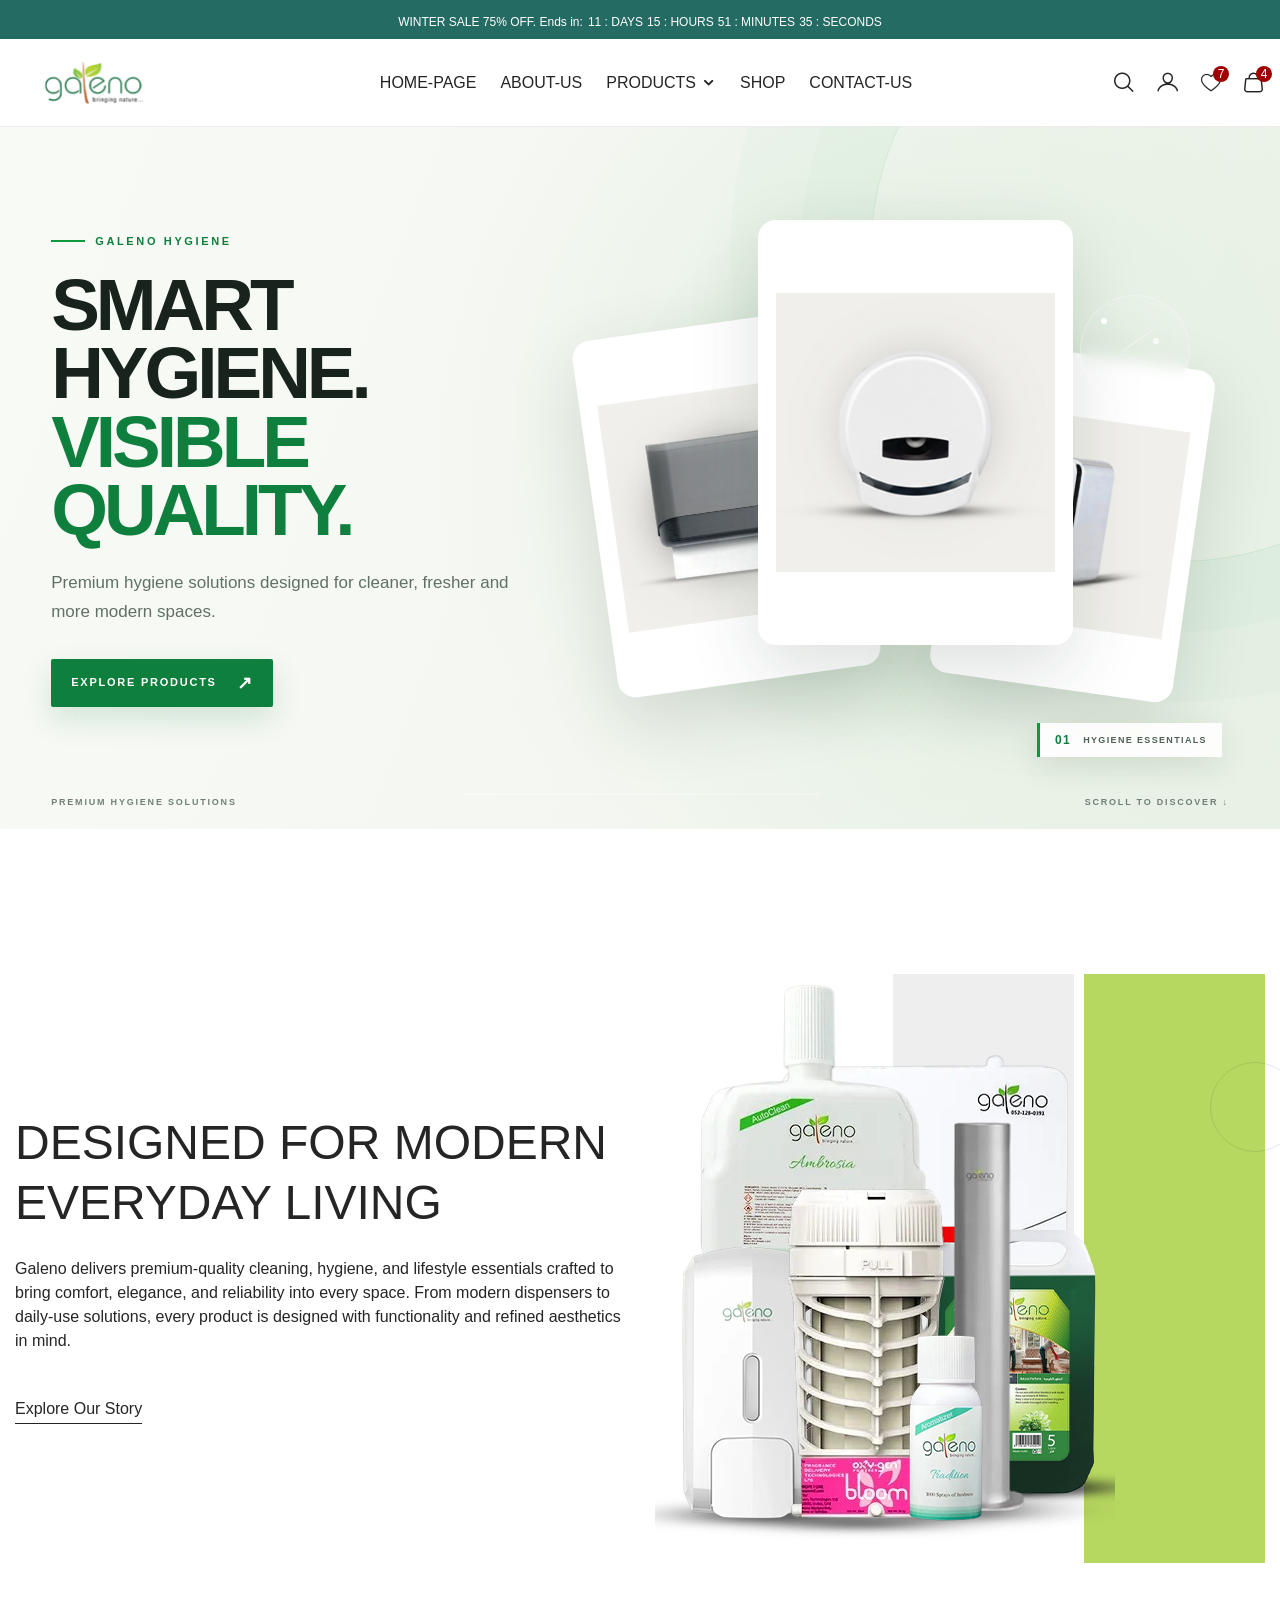
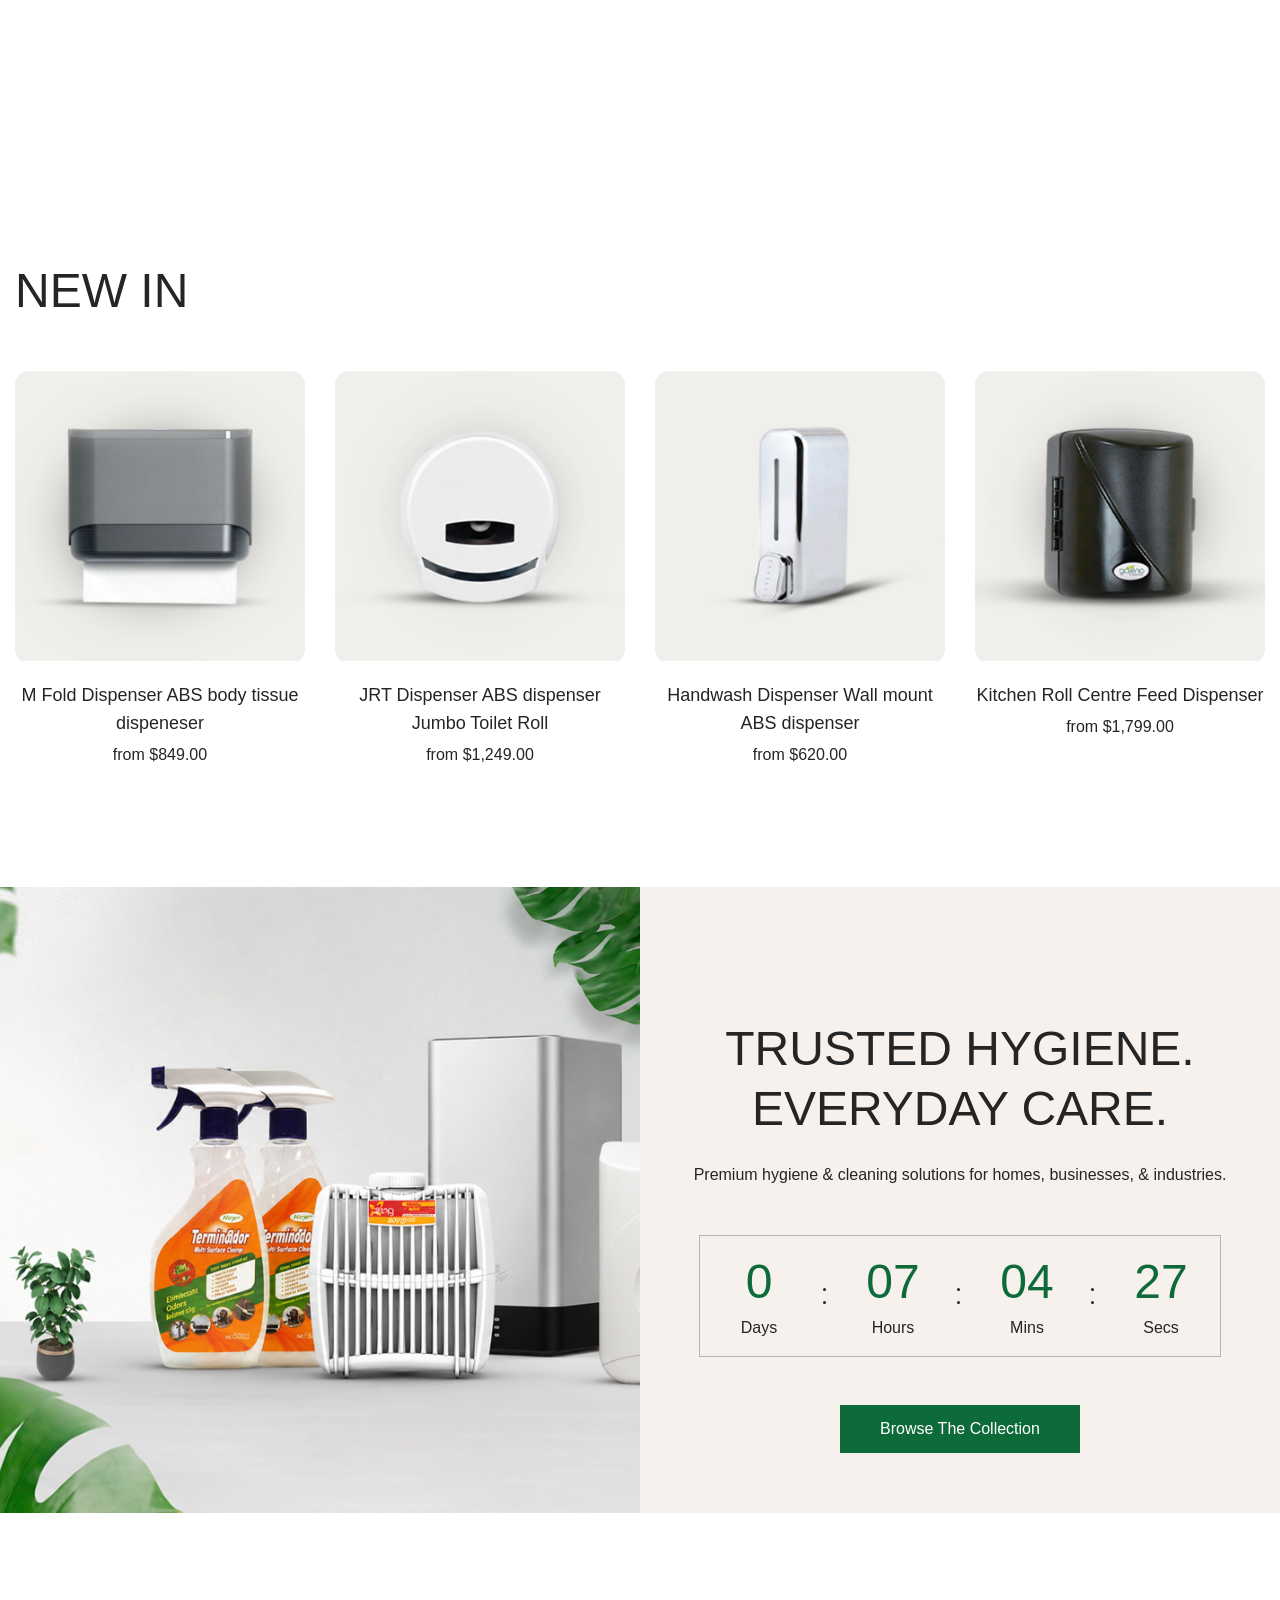
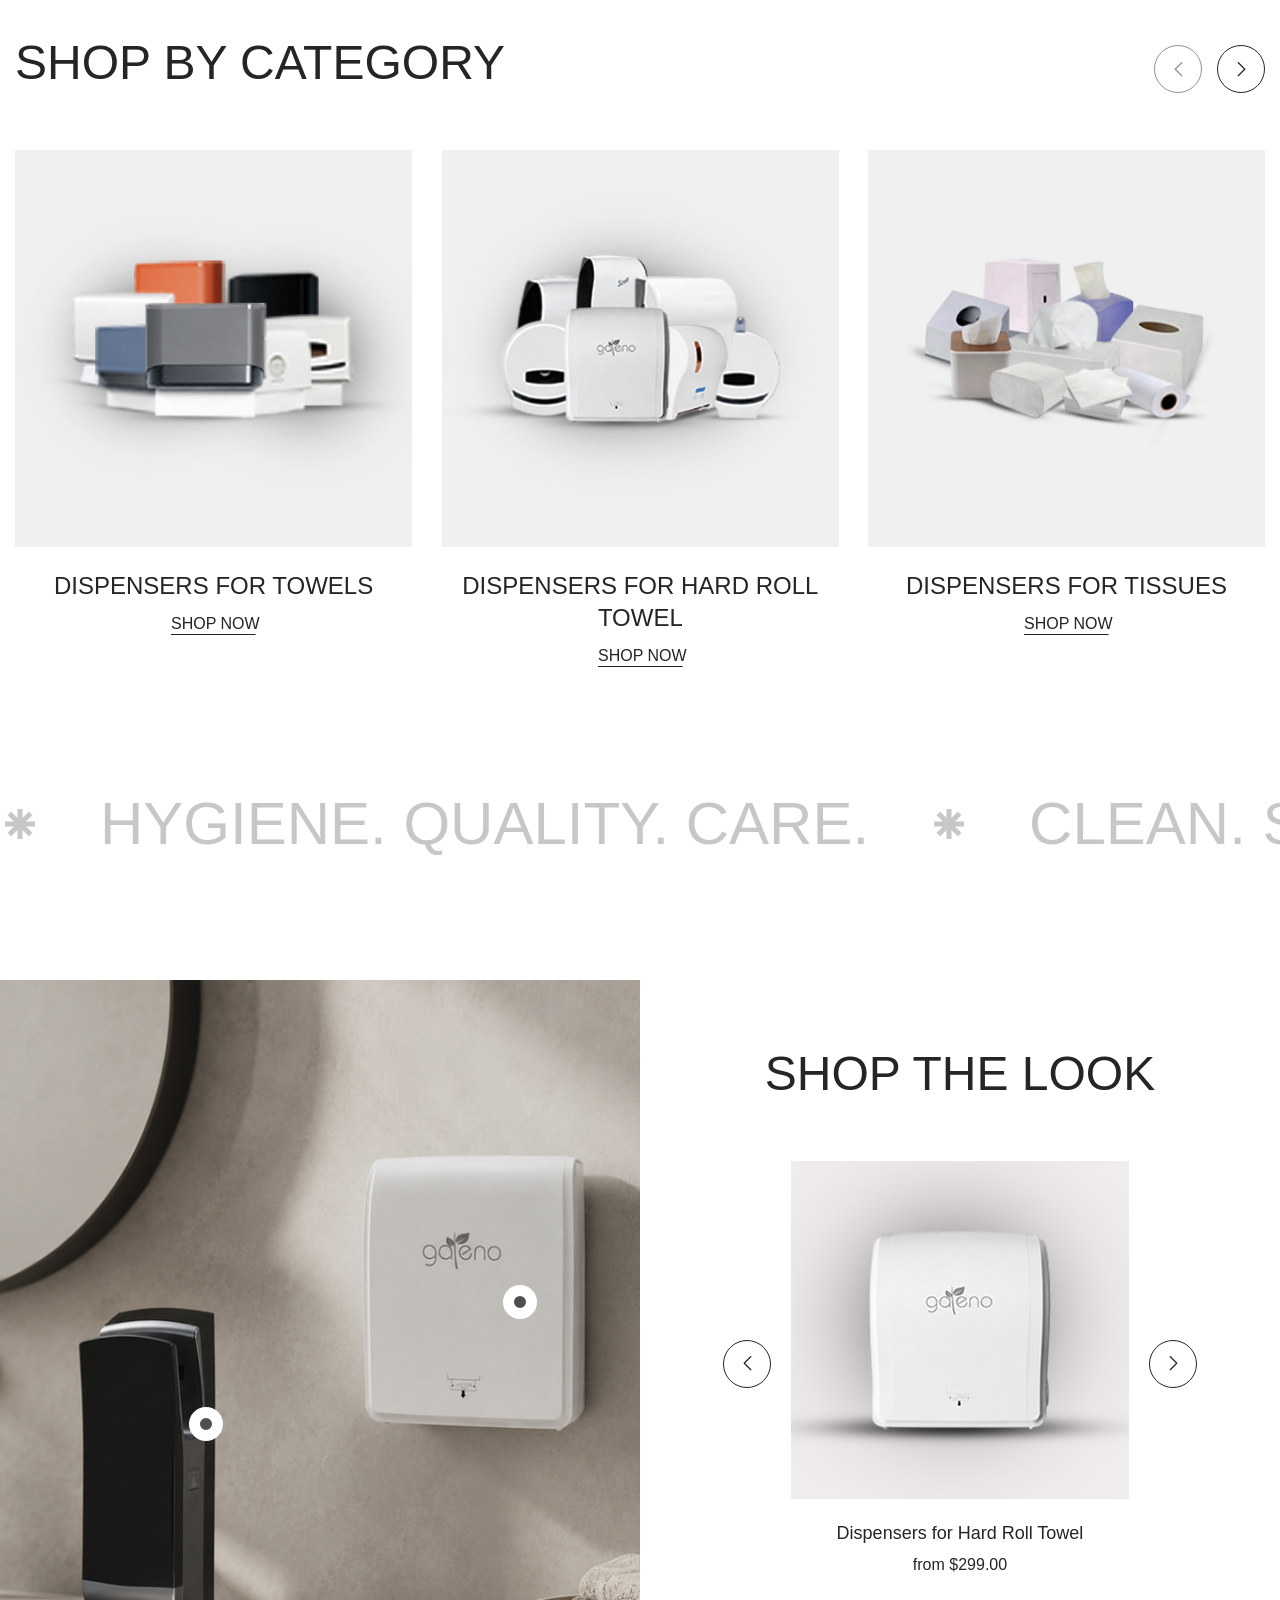
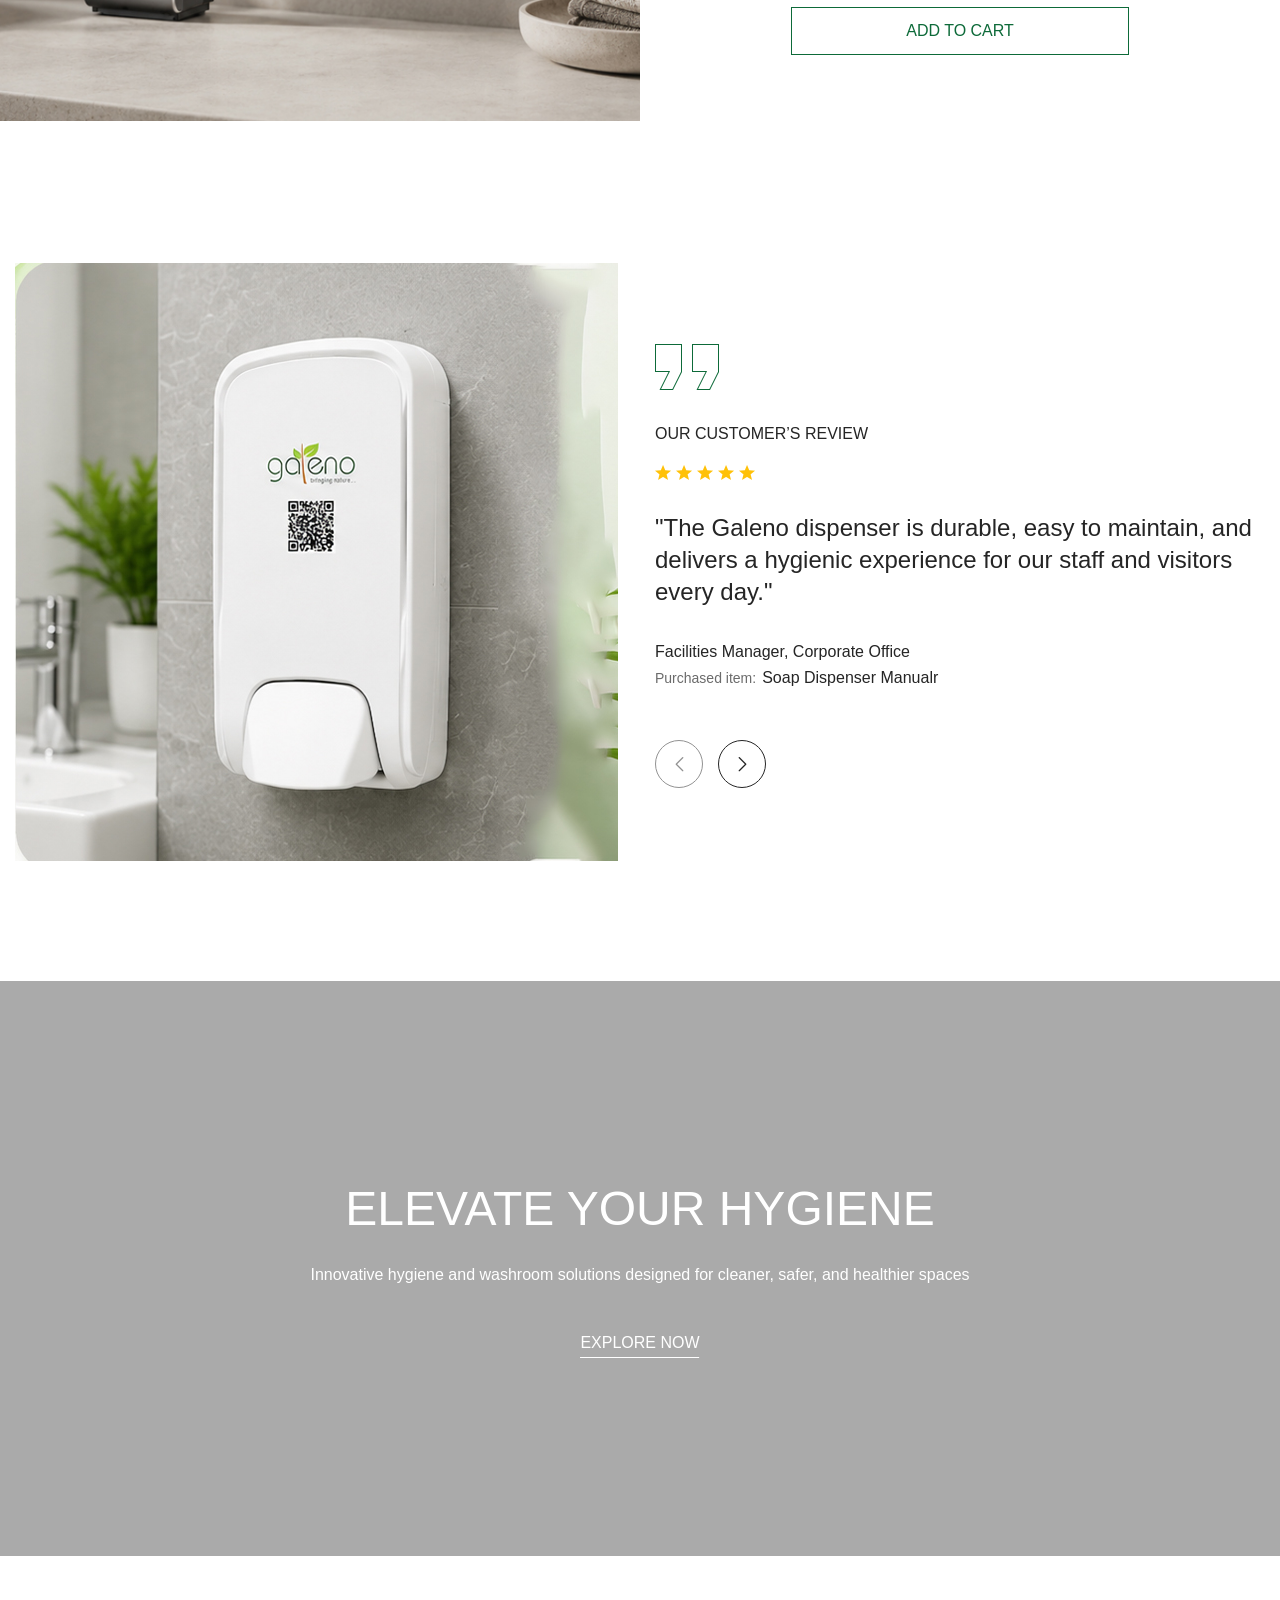
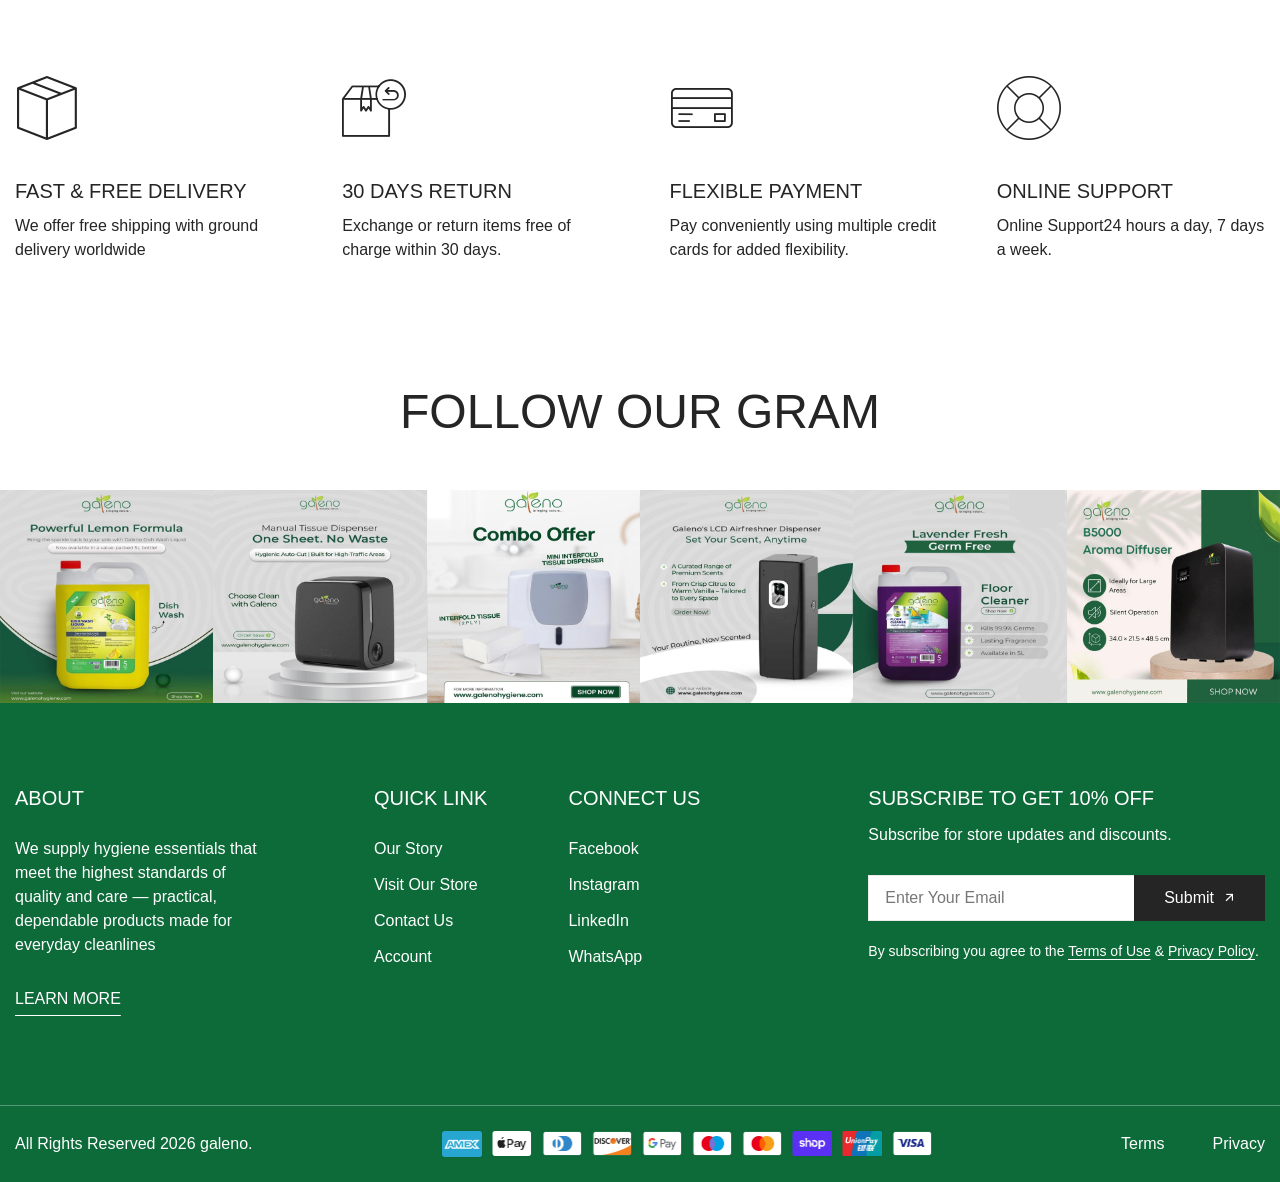
==== commit 446209d0: "almost complettd" ====
--- a/index.html
+++ b/index.html
@@ -719,63 +719,6 @@
 @keyframes galenoProductFloat{0%,100%{margin-top:0}50%{margin-top:-10px}}
 @media(max-width:991px){.galeno-hero-wrap{grid-template-columns:1fr;min-height:760px;padding-top:30px}.galeno-product-stage{height:430px;order:-1}.galeno-hero-copy{text-align:center;padding:0 0 75px}.galeno-eyebrow{justify-content:center}.galeno-hero-copy p{margin-left:auto!important;margin-right:auto!important}.galeno-product-card.card-one{width:190px;height:260px;left:8%;top:23%}.galeno-product-card.card-two{width:230px;height:315px;left:32%;top:8%}.galeno-product-card.card-three{width:175px;height:245px;right:7%;top:27%}.galeno-product-glow{width:390px;height:390px}}
 @media(max-width:575px){.galeno-product-hero{min-height:760px!important}.galeno-hero-wrap{min-height:760px;display:flex;flex-direction:column}.galeno-product-stage{width:100%;height:380px;flex:none}.galeno-product-card.card-one{width:130px;height:180px;left:2%;top:28%;padding:10px}.galeno-product-card.card-two{width:170px;height:235px;left:26%;top:10%;padding:10px}.galeno-product-card.card-three{width:125px;height:175px;right:1%;top:31%;padding:10px}.galeno-product-glow{width:300px;height:300px}.galeno-hero-copy{padding:0 12px 70px}.galeno-hero-copy h1{font-size:42px!important}.galeno-hero-copy p{font-size:14px!important}.galeno-hero-bottom{font-size:7px;bottom:16px}.galeno-product-label{right:2%;bottom:1%;font-size:7px;padding:8px}.galeno-product-label span{font-size:9px}}
-</style>
-<style id="galeno-complete-premium-layout">
-:root{--g:#16833f;--g2:#0d6f34;--ink:#17231c;--muted:#66736b;--cream:#f6f8f4;--soft:#eaf2e9;--line:#dfe7df;--white:#fff}
-html{scroll-behavior:smooth}
-body{background:var(--cream)!important;color:var(--ink)!important}
-/* top bar */
-.top-bar{background:var(--g)!important;color:#fff!important;min-height:38px!important;font-size:10px!important;letter-spacing:.12em!important}
-/* header */
-.header{background:rgba(246,248,244,.92)!important;border-bottom:1px solid rgba(23,35,28,.07)!important;backdrop-filter:blur(16px);-webkit-backdrop-filter:blur(16px)}
-.header .header-inner{min-height:82px!important}.header .item-link{color:var(--ink)!important;font-weight:600!important;font-size:12px!important;letter-spacing:.06em!important}.header .item-link:hover{color:var(--g)!important}.header .nav-icon-item{color:var(--ink)!important}.header .count{background:var(--g)!important;color:#fff!important}.header .site-logo img{max-height:38px!important;width:auto!important}
-/* shared section rhythm */
-.main-content>section{position:relative!important;background:var(--cream)!important}
-.s-about-v01{padding-top:110px!important;padding-bottom:110px!important}
-.s-about-v01 .heading-section{max-width:610px!important}.s-about-v01 .heading-section .title{font-size:clamp(38px,4vw,64px)!important;line-height:.98!important;letter-spacing:-.045em!important;color:var(--ink)!important}.s-about-v01 .heading-section .desc{font-size:16px!important;line-height:1.85!important;color:var(--muted)!important}.s-about-v01 .btn_link{display:inline-flex!important;border:1px solid var(--g)!important;color:var(--g)!important;border-radius:999px!important;padding:13px 20px!important}.s-about-v01 .btn_link:hover{background:var(--g)!important;color:#fff!important}.thumbs-about{padding:30px!important;background:var(--soft)!important;border-radius:28px!important;overflow:hidden!important}.thumbs-about img{width:100%!important;height:auto!important;object-fit:contain!important}.thumbs-about:after{border-color:var(--g)!important}
-/* product section */
-.s-product-main{padding-top:100px!important;padding-bottom:110px!important}.s-product-main .heading-seciton h2{font-size:clamp(34px,4vw,56px)!important;letter-spacing:-.045em!important;color:var(--ink)!important}.s-product-main .heading-seciton:after{content:'CURATED HYGIENE ESSENTIALS';display:block;color:var(--g);font-size:10px;font-weight:700;letter-spacing:.22em;margin-top:10px}
-.s-product-main .card-product{background:transparent!important;box-shadow:none!important;border-radius:0!important}.s-product-main .card-product_wrapper{background:#fff!important;border-radius:24px!important;border:1px solid var(--line)!important;padding:18px!important;box-shadow:0 14px 45px rgba(30,55,36,.06)!important}.s-product-main .card-product .product-img{background:#fff!important;border-radius:18px!important;display:block!important}.s-product-main .card-product .img-product{width:100%!important;height:auto!important;aspect-ratio:1/1!important;object-fit:contain!important;transform:none!important}.s-product-main .card-product_info{padding:18px 4px 0!important}.s-product-main .name-product{color:var(--ink)!important;font-size:15px!important;line-height:1.45!important}.s-product-main .price-new{color:var(--g)!important}.s-product-main .product-action_list{opacity:0;transition:.3s ease}.s-product-main .card-product:hover .product-action_list{opacity:1}.s-product-main .card-product:hover{transform:translateY(-8px)!important}.s-product-main .card-product:hover .card-product_wrapper{box-shadow:0 25px 60px rgba(30,55,36,.12)!important}
-/* promotional split */
-.banner-cd_v01{margin:0!important;background:#e8f0e7!important;min-height:520px!important}.banner-cd_v01 .content{padding:70px!important}.banner-cd_v01 h2,.banner-cd_v01 .title{color:var(--ink)!important;font-size:clamp(38px,4.4vw,68px)!important;line-height:.95!important;letter-spacing:-.05em!important}.banner-cd_v01 p{color:var(--muted)!important;line-height:1.7!important}.banner-cd_v01 .btn_link{border:1px solid var(--g)!important;color:var(--g)!important;border-radius:999px!important;padding:13px 20px!important}.banner-cd_v01 .btn_link:hover{background:var(--g)!important;color:#fff!important}
-/* categories */
-.s-categories-v04{padding-top:110px!important;padding-bottom:110px!important}.s-categories-v04 .heading-section .title{color:var(--ink)!important;font-size:clamp(36px,4vw,58px)!important;letter-spacing:-.045em!important}.s-categories-v04 .card-collection{border-radius:24px!important;overflow:hidden!important;background:#fff!important}.s-categories-v04 img{transition:transform .7s cubic-bezier(.2,.7,.2,1)!important}.s-categories-v04 .card-collection:hover img{transform:scale(1.045)!important}.s-categories-v04 .card-collection .name{color:var(--ink)!important}.s-categories-v04 a:hover{color:var(--g)!important}
-/* lookbook */
-.s-lookbook{background:var(--ink)!important;color:#fff!important;padding-top:0!important;padding-bottom:0!important}.s-lookbook .content{padding:80px!important}.s-lookbook .title{color:#fff!important;font-size:clamp(38px,4.5vw,68px)!important;line-height:.95!important;letter-spacing:-.05em!important}.s-lookbook .desc{color:rgba(255,255,255,.7)!important;line-height:1.75!important}.s-lookbook .btn_link{border:1px solid rgba(255,255,255,.45)!important;border-radius:999px!important;padding:13px 20px!important;color:#fff!important}.s-lookbook .btn_link:hover{background:#fff!important;color:var(--ink)!important}
-/* generic image sections */
-.main-content .tf-spacing-1.pt-0{padding-top:90px!important;padding-bottom:90px!important}.main-content .tf-spacing-1.pt-0 h2,.main-content .tf-spacing-1.pt-0 .title{color:var(--ink)!important}.main-content .tf-spacing-1.pt-0 .btn_link{color:var(--g)!important}
-/* all buttons/links */
-a:hover{color:var(--g)}
-/* footer */
-footer{background:#122019!important;color:rgba(255,255,255,.72)!important;border-top:0!important}footer a{color:rgba(255,255,255,.72)!important}footer a:hover{color:#fff!important}footer h6,footer .title{color:#fff!important}footer .btn_link{background:var(--g)!important;color:#fff!important;border-color:var(--g)!important}
-/* premium reveal */
-.galeno-section-reveal{opacity:0;transform:translateY(35px);transition:opacity .8s ease,transform .9s cubic-bezier(.2,.7,.2,1)}.galeno-section-reveal.is-visible{opacity:1;transform:none}
-@media(max-width:991px){.s-about-v01,.s-product-main,.s-categories-v04{padding-top:75px!important;padding-bottom:75px!important}.banner-cd_v01 .content,.s-lookbook .content{padding:55px 28px!important}}
-@media(max-width:575px){.s-about-v01,.s-product-main,.s-categories-v04{padding-top:60px!important;padding-bottom:60px!important}.s-about-v01 .heading-section .title,.s-categories-v04 .heading-section .title{font-size:38px!important}.banner-cd_v01 .content,.s-lookbook .content{padding:45px 20px!important}.s-product-main .card-product_wrapper{border-radius:18px!important;padding:12px!important}}
-</style>
-<script>
-document.addEventListener('DOMContentLoaded',()=>{
- const sections=document.querySelectorAll('.main-content > section');
- sections.forEach(s=>s.classList.add('galeno-section-reveal'));
- const io=new IntersectionObserver(entries=>entries.forEach(e=>{if(e.isIntersecting){e.target.classList.add('is-visible');io.unobserve(e.target)}}),{threshold:.08});
- sections.forEach(s=>io.observe(s));
-});
-</script>
-<style id="galeno-complete-redesign">
-:root{--gx-cream:#f5f7f1;--gx-soft:#e8efe4;--gx-card:#fff;--gx-ink:#18251c;--gx-muted:#667269;--gx-green:#16833e;--gx-green2:#0e6c32;--gx-line:rgba(24,37,28,.11);--gx-radius:26px}
-body{background:var(--gx-cream)!important;color:var(--gx-ink)!important}.gx-wrap{width:min(1380px,calc(100% - 48px));margin:auto}.main-content{overflow:hidden}
-.gx-reveal{opacity:0;transform:translateY(35px);transition:opacity .8s ease,transform .9s cubic-bezier(.2,.7,.2,1)}.gx-reveal.is-visible{opacity:1;transform:none}
-.gx-about,.gx-products,.gx-categories,.gx-testimonials,.gx-instagram{padding:120px 0}.gx-showcase{padding:0 0 120px}.gx-cta{padding:90px 0}.gx-kicker{display:flex;align-items:center;gap:10px;color:var(--gx-green);font-size:10px;font-weight:800;letter-spacing:.22em;margin-bottom:22px}.gx-kicker:before{content:"";width:30px;height:2px;background:var(--gx-green)}
-.gx-head{display:flex;justify-content:space-between;align-items:flex-end;gap:30px;margin-bottom:55px}.gx-head-center{justify-content:center;text-align:center}.gx-head-center .gx-kicker{justify-content:center}.gx-head h2,.gx-copy h2,.gx-showcase h2,.gx-cta h2{margin:0;font-size:clamp(44px,5vw,76px);line-height:.94;letter-spacing:-.055em;font-weight:700;color:var(--gx-ink)}.gx-head h2 em,.gx-copy h2 em,.gx-showcase h2 em,.gx-cta h2 em{font-style:normal;color:var(--gx-green)}.gx-head-desc{max-width:430px;color:var(--gx-muted);line-height:1.75;margin:0}.gx-text-link{display:inline-flex;gap:16px;align-items:center;color:var(--gx-ink);font-size:10px;font-weight:800;letter-spacing:.16em;white-space:nowrap;border-bottom:1px solid var(--gx-ink);padding-bottom:8px}.gx-text-link:hover{color:var(--gx-green);border-color:var(--gx-green)}
-.gx-about-grid{display:grid;grid-template-columns:1fr 1fr;gap:100px;align-items:center}.gx-about-visual{position:relative;background:var(--gx-soft);border-radius:var(--gx-radius);min-height:620px;display:flex;align-items:center;justify-content:center;overflow:hidden}.gx-about-visual:after{content:"";position:absolute;width:440px;height:440px;border:1px solid rgba(22,131,62,.16);border-radius:50%;}.gx-about-visual img{width:72%;max-height:540px;object-fit:contain;position:relative;z-index:2;filter:drop-shadow(0 30px 40px rgba(29,55,36,.14));animation:gxFloat 6s ease-in-out infinite}.gx-number{position:absolute;left:28px;top:28px;font-size:10px;letter-spacing:.2em;color:var(--gx-green);font-weight:800}.gx-float{position:absolute;right:28px;bottom:28px;background:rgba(255,255,255,.88);backdrop-filter:blur(10px);padding:14px 18px;font-size:9px;letter-spacing:.14em;line-height:1.6;z-index:4}.gx-float b{color:var(--gx-green)}.gx-copy>p{max-width:610px;color:var(--gx-muted);font-size:16px;line-height:1.9;margin:0 0 32px}.gx-btn{display:inline-flex;align-items:center;gap:20px;background:var(--gx-green);color:#fff!important;padding:15px 21px;font-size:10px;font-weight:800;letter-spacing:.15em;border-radius:999px;box-shadow:0 14px 30px rgba(22,131,62,.16);transition:.3s}.gx-btn span{font-size:17px}.gx-btn:hover{background:var(--gx-green2);transform:translateY(-3px);color:#fff!important}.gx-stats{display:flex;gap:42px;margin-top:60px;padding-top:26px;border-top:1px solid var(--gx-line)}.gx-stats div{display:flex;gap:12px;align-items:flex-start}.gx-stats b{color:var(--gx-green);font-size:12px}.gx-stats span{font-size:10px;line-height:1.5;color:var(--gx-muted);letter-spacing:.08em}
-.gx-products{background:#f9faf7}.gx-product-grid{display:grid;grid-template-columns:repeat(4,1fr);gap:18px}.gx-product-img{height:420px;background:#eef2eb;border-radius:22px;display:flex;align-items:center;justify-content:center;position:relative;overflow:hidden}.gx-product-img:after{content:"";position:absolute;width:230px;height:230px;border-radius:50%;background:#fff;opacity:.7}.gx-product-img img{width:82%;height:82%;object-fit:contain;position:relative;z-index:2;transition:.6s}.gx-product-img>span{position:absolute;top:18px;left:18px;z-index:3;font-size:9px;color:var(--gx-green);font-weight:800;letter-spacing:.15em}.gx-product:hover .gx-product-img img{transform:scale(1.07) translateY(-5px)}.gx-product-meta{display:flex;justify-content:space-between;gap:15px;padding:20px 5px}.gx-product-meta small{font-size:8px;color:var(--gx-green);font-weight:800;letter-spacing:.18em}.gx-product-meta h3{font-size:17px;margin:7px 0 4px;color:var(--gx-ink)}.gx-product-meta p{font-size:11px;color:var(--gx-muted);margin:0}.gx-product-meta>a{width:38px;height:38px;border:1px solid var(--gx-line);border-radius:50%;display:flex;align-items:center;justify-content:center;color:var(--gx-ink);transition:.3s}.gx-product-meta>a:hover{background:var(--gx-green);color:#fff;border-color:var(--gx-green)}
-.gx-cat-grid{display:grid;grid-template-columns:repeat(3,1fr);gap:18px}.gx-cat{height:370px;border-radius:22px;overflow:hidden;position:relative;background:#ddd}.gx-cat-large{grid-row:span 2;height:758px}.gx-cat:after{content:"";position:absolute;inset:0;background:linear-gradient(180deg,transparent 30%,rgba(8,25,13,.72) 100%)}.gx-cat img{width:100%;height:100%;object-fit:cover;transition:.7s}.gx-cat:hover img{transform:scale(1.06)}.gx-cat>div{position:absolute;z-index:2;left:24px;right:24px;bottom:24px;color:#fff}.gx-cat span{font-size:9px;letter-spacing:.18em;opacity:.75}.gx-cat h3{font-size:28px;line-height:1.02;margin:10px 0 20px}.gx-cat a{font-size:9px;letter-spacing:.15em;color:#fff;border-bottom:1px solid rgba(255,255,255,.55);padding-bottom:5px}
-.gx-showcase-grid{display:grid;grid-template-columns:1.15fr .85fr;background:#17251b;border-radius:28px;overflow:hidden;min-height:650px}.gx-showcase-image img{width:100%;height:100%;object-fit:cover;display:block}.gx-showcase-copy{padding:80px;display:flex;flex-direction:column;justify-content:center}.gx-showcase-copy h2{color:#fff}.gx-showcase-copy p{color:rgba(255,255,255,.65);line-height:1.8;max-width:480px;margin:28px 0 35px}.gx-btn-light{background:#fff;color:var(--gx-ink)!important;align-self:flex-start;box-shadow:none}.gx-btn-light:hover{background:var(--gx-green);color:#fff!important}.gx-line{height:1px;background:rgba(255,255,255,.15);margin:65px 0 18px}.gx-showcase-copy>small{font-size:8px;letter-spacing:.2em;color:rgba(255,255,255,.45)}
-.gx-testimonials{background:#e8efe4}.gx-review-grid{display:grid;grid-template-columns:repeat(3,1fr);gap:18px}.gx-review-grid article{background:#fff;border-radius:22px;padding:34px;min-height:280px;display:flex;flex-direction:column;justify-content:space-between;box-shadow:0 15px 45px rgba(32,58,37,.05)}.gx-stars{color:var(--gx-green);letter-spacing:.15em;font-size:11px}.gx-review-grid p{font-size:18px;line-height:1.65;color:var(--gx-ink);margin:25px 0}.gx-review-grid article div:last-child{display:flex;flex-direction:column;gap:4px}.gx-review-grid b{font-size:11px}.gx-review-grid span{font-size:9px;color:var(--gx-muted);letter-spacing:.08em}
-.gx-instagrid{display:grid;grid-template-columns:repeat(6,1fr);gap:10px}.gx-instagrid img{width:100%;aspect-ratio:1;object-fit:cover;border-radius:12px;transition:.4s}.gx-instagrid img:hover{transform:translateY(-5px)}.gx-cta{background:#fff}.gx-cta-inner{display:flex;align-items:center;justify-content:space-between;gap:30px}.gx-footer{background:#122018;color:rgba(255,255,255,.62);padding:80px 0 25px}.gx-footer-top{display:grid;grid-template-columns:2fr 1fr 1.3fr 1.3fr;gap:60px;padding-bottom:70px}.gx-footer-brand img{width:150px;filter:brightness(0) invert(1);margin-bottom:20px}.gx-footer-brand p{max-width:310px;line-height:1.7;font-size:12px}.gx-footer-contact{display:inline-block;color:#fff!important;font-size:9px;letter-spacing:.16em;margin-top:18px;border-bottom:1px solid rgba(255,255,255,.4);padding-bottom:7px}.gx-footer-top>div:not(.gx-footer-brand){display:flex;flex-direction:column;gap:12px}.gx-footer-top small{color:#fff;font-size:8px;letter-spacing:.2em;margin-bottom:8px}.gx-footer-top a,.gx-footer-top p{font-size:11px;color:rgba(255,255,255,.62)!important;margin:0;line-height:1.5}.gx-footer-top a:hover{color:#fff!important}.gx-footer-bottom{border-top:1px solid rgba(255,255,255,.12);padding-top:22px;display:flex;justify-content:space-between;font-size:8px;letter-spacing:.16em;color:rgba(255,255,255,.4)}
-@keyframes gxFloat{0%,100%{transform:translateY(0)}50%{transform:translateY(-12px)}}
-@media(max-width:991px){.gx-about-grid{grid-template-columns:1fr;gap:55px}.gx-about-visual{min-height:520px}.gx-product-grid{grid-template-columns:repeat(2,1fr)}.gx-cat-grid{grid-template-columns:repeat(2,1fr)}.gx-cat-large{grid-row:auto;height:500px}.gx-cat{height:330px}.gx-showcase-grid{grid-template-columns:1fr}.gx-showcase-image{height:420px}.gx-showcase-copy{padding:55px 40px}.gx-review-grid{grid-template-columns:1fr}.gx-instagrid{grid-template-columns:repeat(3,1fr)}.gx-footer-top{grid-template-columns:1.5fr 1fr 1fr;}.gx-footer-top>div:last-child{grid-column:2}.gx-cta-inner{flex-direction:column;align-items:flex-start}}
-@media(max-width:575px){.gx-wrap{width:min(100% - 32px,1380px)}.gx-about,.gx-products,.gx-categories,.gx-testimonials,.gx-instagram{padding:75px 0}.gx-showcase{padding-bottom:75px}.gx-head{display:block;margin-bottom:35px}.gx-head h2,.gx-copy h2,.gx-showcase h2,.gx-cta h2{font-size:42px}.gx-text-link{margin-top:25px}.gx-about-visual{min-height:380px}.gx-about-visual img{width:82%}.gx-stats{gap:16px;justify-content:space-between}.gx-stats div{gap:7px}.gx-stats span{font-size:8px}.gx-product-grid{grid-template-columns:1fr 1fr;gap:12px}.gx-product-img{height:220px;border-radius:16px}.gx-product-meta{padding:13px 2px}.gx-product-meta h3{font-size:13px}.gx-product-meta p{font-size:9px}.gx-product-meta>a{width:30px;height:30px;font-size:11px}.gx-cat-grid{grid-template-columns:1fr}.gx-cat,.gx-cat-large{height:350px}.gx-showcase-image{height:280px}.gx-showcase-copy{padding:40px 25px}.gx-review-grid article{padding:25px}.gx-review-grid p{font-size:16px}.gx-instagrid{grid-template-columns:repeat(2,1fr)}.gx-cta{padding:65px 0}.gx-footer-top{grid-template-columns:1fr 1fr;gap:35px}.gx-footer-top>div:last-child{grid-column:auto}.gx-footer-bottom{display:block;line-height:2}.gx-footer-bottom span{display:block}}
 </style></head>
 <body>
 <!-- wrapper -->
@@ -916,32 +859,1627 @@
 <!-- /page-title -->
 <!-- main-content -->
 <div class="main-content">
-<section class="gx-about gx-reveal"><div class="gx-wrap gx-about-grid">
-<div class="gx-about-visual"><span class="gx-number">01</span><img alt="Galeno hygiene solutions" src="images/sections/s-about-1.png"/><div class="gx-float">QUALITY<br/><b>EVERY DAY</b></div></div>
-<div class="gx-copy"><span class="gx-kicker">ABOUT GALENO</span><h2>Hygiene, <em>made beautifully simple.</em></h2><p>Galeno delivers premium-quality cleaning, hygiene, and lifestyle essentials crafted to bring comfort, elegance, and reliability into every space. From modern dispensers to daily-use solutions, every product is designed with functionality and refined aesthetics in mind.</p><a class="gx-btn" href="about-us.html">DISCOVER GALENO <span>↗</span></a><div class="gx-stats"><div><b>01</b><span>Reliable<br/>Solutions</span></div><div><b>02</b><span>Modern<br/>Design</span></div><div><b>03</b><span>Everyday<br/>Performance</span></div></div></div>
-</div></section>
-<section class="gx-products gx-reveal"><div class="gx-wrap"><div class="gx-head"><div><span class="gx-kicker">FEATURED COLLECTION</span><h2>Products designed<br/><em>to belong.</em></h2></div><a class="gx-text-link" href="#">VIEW ALL PRODUCTS <span>↗</span></a></div><div class="gx-product-grid">
-<div class="gx-product"><div class="gx-product-img"><span>01</span><img alt="M Fold Dispenser" src="images/products/p-1.jpg"/></div><div class="gx-product-meta"><div><small>DISPENSER</small><h3>M Fold Dispenser</h3><p>ABS body tissue dispenser</p></div><a href="#">↗</a></div></div>
-<div class="gx-product gx-featured"><div class="gx-product-img"><span>02</span><img alt="JRT Dispenser" src="images/products/p-2.jpg"/></div><div class="gx-product-meta"><div><small>DISPENSER</small><h3>JRT Dispenser</h3><p>ABS dispenser · Jumbo Toilet Roll</p></div><a href="#">↗</a></div></div>
-<div class="gx-product"><div class="gx-product-img"><span>03</span><img alt="Handwash Dispenser" src="images/products/p-3.jpg"/></div><div class="gx-product-meta"><div><small>HAND HYGIENE</small><h3>Handwash Dispenser</h3><p>Wall mount ABS dispenser</p></div><a href="#">↗</a></div></div>
-<div class="gx-product"><div class="gx-product-img"><span>04</span><img alt="Kitchen Roll Dispenser" src="images/products/p-4.jpg"/></div><div class="gx-product-meta"><div><small>KITCHEN CARE</small><h3>Kitchen Roll Dispenser</h3><p>Centre feed dispenser</p></div><a href="#">↗</a></div></div>
-</div></div></section>
-<section class="gx-categories gx-reveal"><div class="gx-wrap"><div class="gx-head"><div><span class="gx-kicker">EXPLORE THE RANGE</span><h2>Solutions for<br/><em>every space.</em></h2></div><p class="gx-head-desc">From washrooms and kitchens to complete hygiene systems, explore the Galeno collection built around everyday needs.</p></div><div class="gx-cat-grid">
-<div class="gx-cat gx-cat-large"><img alt="Dispensers for Towels" src="images/sections/category-1-1.jpg"/><div><span>01</span><h3>Dispensers<br/>for Towels</h3><a href="towelsdispenser.html">EXPLORE ↗</a></div></div>
-<div class="gx-cat"><img alt="Hard Roll Towel" src="images/sections/category-1-2.jpg"/><div><span>02</span><h3>Hard Roll<br/>Towel</h3><a href="HardRollTowels.html">EXPLORE ↗</a></div></div>
-<div class="gx-cat"><img alt="Tissue Dispensers" src="images/sections/category-1-3.jpg"/><div><span>03</span><h3>Facial &amp;<br/>Pop-Up Tissue</h3><a href="FacialPop-UpTissue.html">EXPLORE ↗</a></div></div>
-<div class="gx-cat"><img alt="Kitchen Roll" src="images/sections/category-1-4.jpg"/><div><span>04</span><h3>Kitchen<br/>Roll</h3><a href="Kitchen-Roll.html">EXPLORE ↗</a></div></div>
-<div class="gx-cat"><img alt="Hand Wash" src="images/sections/category-1-5.jpg"/><div><span>05</span><h3>Hand Wash<br/>Systems</h3><a href="Hand-Wash.html">EXPLORE ↗</a></div></div>
-<div class="gx-cat"><img alt="Hand Dryers" src="images/sections/category-1-6.jpg"/><div><span>06</span><h3>Automatic<br/>Hand Dryers</h3><a href="Hand Dryers.html">EXPLORE ↗</a></div></div>
-</div></div></section>
-<section class="gx-showcase gx-reveal"><div class="gx-wrap gx-showcase-grid"><div class="gx-showcase-image"><img alt="Galeno hygiene collection" src="images/sections/banner-countdown-1.jpg"/></div><div class="gx-showcase-copy"><span class="gx-kicker">BUILT FOR BETTER SPACES</span><h2>Clean spaces<br/><em>feel different.</em></h2><p>Premium hygiene and cleaning solutions for homes, businesses and industries — combining practical performance with a refined modern look.</p><a class="gx-btn gx-btn-light" href="#">BROWSE THE COLLECTION <span>↗</span></a><div class="gx-line"></div><small>GALENO / HYGIENE / CARE</small></div></div></section>
-<section class="gx-testimonials gx-reveal"><div class="gx-wrap"><div class="gx-head gx-head-center"><div><span class="gx-kicker">CLIENT VOICES</span><h2>Trusted in the<br/><em>spaces that matter.</em></h2></div></div><div class="gx-review-grid"><article><div class="gx-stars">★★★★★</div><p>“The products are clean, practical and professional. They fit perfectly into our modern washroom setup.”</p><div><b>Facility Manager</b><span>Commercial Property</span></div></article><article><div class="gx-stars">★★★★★</div><p>“Galeno gives us dependable hygiene products without compromising the look and feel of the space.”</p><div><b>Operations Team</b><span>Hospitality Sector</span></div></article><article><div class="gx-stars">★★★★★</div><p>“A well-designed range with the quality and functionality we need for everyday use.”</p><div><b>Procurement Manager</b><span>Business &amp; Industry</span></div></article></div></div></section>
-<section class="gx-instagram gx-reveal"><div class="gx-wrap"><div class="gx-head"><div><span class="gx-kicker">FOLLOW GALENO</span><h2>Inside the world<br/><em>of clean.</em></h2></div><a class="gx-text-link" href="#">@GALENOHYGIENE <span>↗</span></a></div><div class="gx-instagrid"><img alt="Galeno hygiene" src="images/sections/ins-1.jpg"/><img alt="Galeno products" src="images/sections/ins-2.jpg"/><img alt="Galeno hygiene solutions" src="images/sections/ins-3.jpg"/><img alt="Galeno collection" src="images/sections/ins-4.jpg"/><img alt="Galeno products" src="images/sections/ins-5.jpg"/><img alt="Galeno hygiene" src="images/sections/ins-6.jpg"/></div></div></section>
-<section class="gx-cta gx-reveal"><div class="gx-wrap gx-cta-inner"><div><span class="gx-kicker">LET'S TALK HYGIENE</span><h2>Ready to create<br/><em>a cleaner space?</em></h2></div><a class="gx-btn" href="contact.html">CONTACT GALENO <span>↗</span></a></div></section>
+<!-- s-about -->
+<section class="s-about-v01 tf-spacing-11">
+<div class="tf-container">
+<div class="row align-items-center">
+<div class="col-md-6 mb-md-0 mb_10">
+<div class="heading-section mb_40 wow fadeInUp">
+<h2 class="title text-uppercase">Designed For Modern Everyday Living</h2>
+<p class="desc">Galeno delivers premium-quality cleaning, hygiene, and lifestyle essentials crafted to bring comfort, elegance, and reliability into every space. From modern dispensers to daily-use solutions, every product is designed with functionality and refined aesthetics in mind.
+                                </p>
+</div>
+<a class="text-body-default fw-5 hover-underline-link btn_link" href="about-us.html">Explore Our Story</a>
+</div>
+<div class="col-md-6">
+<div class="thumbs-about">
+<img alt="about" class="wow fadeInRight" decoding="async" height="598" loading="lazy" src="images/sections/s-about-1.png" width="460"/>
+<div class="shape-1"></div>
+<div class="shape-2"></div>
+</div>
+</div>
+</div>
+</div>
+</section>
+<!-- /s-about -->
+<!-- Product Main -->
+<section class="s-product-main tf-container tf-spacing-1 flat-animate-tab wow fadeInUp">
+<div class="heading-seciton text-center mb_50 d-flex justify-content-center justify-content-md-between flex-md-row flex-column align-items-sm-center gap_10">
+<h2 class="text-uppercase">new in</h2>
+<!-- <ul class="tab-product_list menu-tab-2" role="tablist">
+                        <li class="nav-tab-item" role="presentation">
+                            <a href="#table" data-bs-toggle="tab"
+                                class="tf-btn-line h4 text-uppercase tf-btn-tab active">Dispensers
+                            </a>
+                        </li>
+                        <li class="nav-tab-item" role="presentation">
+                            <a href="#lighting" data-bs-toggle="tab"
+                                class="tf-btn-line h4 text-uppercase tf-btn-tab">Diffusers
+                            </a>
+                        </li>
+                        <li class="nav-tab-item" role="presentation">
+                            <a href="#seating" data-bs-toggle="tab"
+                                class="tf-btn-line h4 text-uppercase tf-btn-tab">Materials
+                            </a>
+                        </li>
+                        <li class="nav-tab-item" role="presentation">
+                            <a href="#decor" data-bs-toggle="tab" class="tf-btn-line h4 text-uppercase tf-btn-tab">Liquids
+                            </a>
+                        </li>
+                    </ul> -->
+</div>
+<div class="tab-content">
+<div class="tab-pane active show" id="table" role="tabpanel">
+<div class="position-relative sw-layout">
+<div class="swiper" data-mobile="2" data-mobile-sm="2" data-pagination="2" data-pagination-lg="2" data-pagination-md="2" data-preview="4" data-space="15" data-space-lg="30" data-space-md="20" data-tablet="3">
+<div class="swiper-wrapper">
+<!-- ① Altair Lounge Chair -->
+<div class="swiper-slide">
+<div class="card-product has-price-default">
+<div class="card-product_wrapper">
+<a class="product-img" href="#0">
+<img alt="Product" class="img-product" decoding="async" height="338" loading="lazy" src="images/products/p-1.jpg" width="338"/>
+<!-- <img class="img-hover" width="338" height="338" loading="lazy"
+                                                        decoding="async" src="images/products/prd-related-1-1.jpg"
+                                                        alt="Product"> -->
+</a>
+<ul class="product-action_list">
+<li><a class="hover-tooltip tooltip-left box-icon" data-bs-toggle="modal" href="#0"><span class="icon icon-shopping-cart-simple"></span><span class="tooltip">Quick Add</span></a></li>
+<li class="wishlist"><a class="hover-tooltip tooltip-left box-icon" href="javascript:void(0);"><span class="icon icon-heart"></span><span class="tooltip">Add
+                                                                to Wishlist</span></a></li>
+<li class="compare"><a aria-controls="compare" class="hover-tooltip tooltip-left box-icon" data-bs-toggle="modal" href="#0"><span class="icon icon-compare"></span><span class="tooltip">Compare</span></a></li>
+<li><a class="hover-tooltip tooltip-left box-icon" data-bs-toggle="modal" href="#0"><span class="icon icon-view"></span><span class="tooltip">Quick view</span></a></li>
+</ul>
+</div>
+<div class="card-product_info">
+<a class="name-product h6 link" href="#0">M Fold Dispenser
+ABS body tissue dispeneser</a>
+<div class="wrap-price">
+<div class="price-wrap text-body-default fw-5">from <span class="price-new">$849.00</span></div>
+</div>
+<!-- <ul class="product-color_list justify-content-center">
+                                                    <li
+                                                        class="product-color-item color-swatch hover-tooltip tooltip-bot sz-large active">
+                                                        <span class="tooltip color-filter">Gray</span><span
+                                                            class="swatch-value bg-warmgray"></span><img width="338"
+                                                            height="338" loading="lazy" decoding="async"
+                                                            src="images/products/prd-related-1.jpg" alt="Product">
+                                                    </li>
+                                                    <li
+                                                        class="product-color-item color-swatch hover-tooltip tooltip-bot sz-large">
+                                                        <span class="tooltip color-filter">Rose</span><span
+                                                            class="swatch-value bg-palerose"></span><img width="338"
+                                                            height="338" loading="lazy" decoding="async"
+                                                            src="images/products/prd-related-1-3.jpg" alt="Product">
+                                                    </li>
+                                                    <li
+                                                        class="product-color-item color-swatch hover-tooltip tooltip-bot sz-large">
+                                                        <span class="tooltip color-filter">Brown</span><span
+                                                            class="swatch-value bg-rustybrown"></span><img width="338"
+                                                            height="338" loading="lazy" decoding="async"
+                                                            src="images/products/prd-related-1-4.jpg" alt="Product">
+                                                    </li>
+                                                </ul> -->
+</div>
+</div>
+</div>
+<!-- ② PIA Curved Sofa -->
+<div class="swiper-slide">
+<div class="card-product has-price-default">
+<div class="card-product_wrapper">
+<a class="product-img" href="#0">
+<img alt="Product" class="img-product" decoding="async" height="338" loading="lazy" src="images/products/p-2.jpg" width="338"/>
+<!-- <img class="img-hover" width="338" height="338" loading="lazy"
+                                                        decoding="async" src="images/products/prd-related-2-1.jpg"
+                                                        alt="Product"> -->
+</a>
+<ul class="product-action_list">
+<li><a class="hover-tooltip tooltip-left box-icon" data-bs-toggle="modal" href="#0"><span class="icon icon-shopping-cart-simple"></span><span class="tooltip">Add To Cart</span></a></li>
+<li class="wishlist"><a class="hover-tooltip tooltip-left box-icon" href="javascript:void(0);"><span class="icon icon-heart"></span><span class="tooltip">Add
+                                                                to Wishlist</span></a></li>
+<li class="compare"><a aria-controls="compare" class="hover-tooltip tooltip-left box-icon" data-bs-toggle="modal" href="#0"><span class="icon icon-compare"></span><span class="tooltip">Compare</span></a></li>
+<li><a class="hover-tooltip tooltip-left box-icon" data-bs-toggle="modal" href="#0"><span class="icon icon-view"></span><span class="tooltip">Quick view</span></a></li>
+</ul>
+</div>
+<div class="card-product_info">
+<a class="name-product h6 link" href="#0">JRT Dispenser
+ABS dispenser
+Jumbo Toilet Roll
+</a>
+<div class="price-wrap text-body-default fw-5">from <span class="price-new">$1,249.00</span></div>
+</div>
+</div>
+</div>
+<!-- ③ Oak Pendant -->
+<div class="swiper-slide">
+<div class="card-product has-price-default">
+<div class="card-product_wrapper">
+<a class="product-img" href="#0">
+<img alt="Product" class="img-product" decoding="async" height="338" loading="lazy" src="images/products/p-3.jpg" width="338"/>
+<!-- <img class="img-hover" width="338" height="338" loading="lazy"
+                                                        decoding="async" src="images/products/prd-related-3.jpg"
+                                                        alt="Product"> -->
+</a>
+<ul class="product-action_list">
+<li><a class="hover-tooltip tooltip-left box-icon" data-bs-toggle="modal" href="#0"><span class="icon icon-shopping-cart-simple"></span><span class="tooltip">Quick Add</span></a></li>
+<li class="wishlist"><a class="hover-tooltip tooltip-left box-icon" href="javascript:void(0);"><span class="icon icon-heart"></span><span class="tooltip">Add
+                                                                to Wishlist</span></a></li>
+<li class="compare"><a aria-controls="compare" class="hover-tooltip tooltip-left box-icon" data-bs-toggle="modal" href="#0"><span class="icon icon-compare"></span><span class="tooltip">Compare</span></a></li>
+<li><a class="hover-tooltip tooltip-left box-icon" data-bs-toggle="modal" href="#0"><span class="icon icon-view"></span><span class="tooltip">Quick view</span></a></li>
+</ul>
+</div>
+<div class="card-product_info">
+<a class="name-product h6 link" href="#0">Handwash Dispenser
+Wall mount ABS dispenser</a>
+<div class="price-wrap text-body-default fw-5">from <span class="price-new">$620.00</span></div>
+<!-- <ul class="product-color_list justify-content-center">
+                                                    <li
+                                                        class="product-color-item color-swatch hover-tooltip tooltip-bot sz-large active">
+                                                        <span class="tooltip color-filter">Black</span><span
+                                                            class="swatch-value bg-black"></span><img width="338"
+                                                            height="338" loading="lazy" decoding="async"
+                                                            src="images/products/prd-related-3.jpg" alt="Product">
+                                                    </li>
+                                                    <li
+                                                        class="product-color-item color-swatch hover-tooltip tooltip-bot sz-large">
+                                                        <span class="tooltip color-filter">Brown</span><span
+                                                            class="swatch-value bg-caramelbrown"></span><img width="338"
+                                                            height="338" loading="lazy" decoding="async"
+                                                            src="images/products/prd-related-3-1.jpg" alt="Product">
+                                                    </li>
+                                                </ul> -->
+</div>
+</div>
+</div>
+<!-- ④ Nuvola Floor Lamp -->
+<div class="swiper-slide">
+<div class="card-product has-price-default">
+<div class="card-product_wrapper">
+<a class="product-img" href="#0">
+<img alt="Product" class="img-product" decoding="async" height="338" loading="lazy" src="images/products/p-4.jpg" width="338"/>
+<!-- <img class="img-hover" width="338" height="338" loading="lazy"
+                                                        decoding="async" src="images/products/prd-related-4-1.jpg"
+                                                        alt="Product"> -->
+</a>
+<ul class="product-action_list">
+<li><a class="hover-tooltip tooltip-left box-icon" data-bs-toggle="modal" href="#0"><span class="icon icon-shopping-cart-simple"></span><span class="tooltip">Quick Add</span></a></li>
+<li class="wishlist"><a class="hover-tooltip tooltip-left box-icon" href="javascript:void(0);"><span class="icon icon-heart"></span><span class="tooltip">Add
+                                                                to Wishlist</span></a></li>
+<li class="compare"><a aria-controls="compare" class="hover-tooltip tooltip-left box-icon" data-bs-toggle="modal" href="#0"><span class="icon icon-compare"></span><span class="tooltip">Compare</span></a></li>
+<li><a class="hover-tooltip tooltip-left box-icon" data-bs-toggle="modal" href="#0"><span class="icon icon-view"></span><span class="tooltip">Quick view</span></a></li>
+</ul>
+</div>
+<div class="card-product_info">
+<a class="name-product h6 link" href="#0">Kitchen Roll Centre Feed Dispenser
+</a>
+<div class="price-wrap text-body-default fw-5">from <span class="price-new">$1,799.00</span></div>
+<!-- <ul class="product-color_list justify-content-center">
+                                                    <li
+                                                        class="product-color-item color-swatch hover-tooltip tooltip-bot sz-large active">
+                                                        <span class="tooltip color-filter">Brown</span><span
+                                                            class="swatch-value bg-chestnutbrown"></span><img
+                                                            width="338" height="338" loading="lazy" decoding="async"
+                                                            src="images/products/prd-related-4.jpg" alt="Product">
+                                                    </li>
+                                                    <li
+                                                        class="product-color-item color-swatch hover-tooltip tooltip-bot sz-large">
+                                                        <span class="tooltip color-filter">Blue</span><span
+                                                            class="swatch-value bg-midnightblue"></span><img width="338"
+                                                            height="338" loading="lazy" decoding="async"
+                                                            src="images/products/prd-related-4-2.jpg" alt="Product">
+                                                    </li>
+                                                    <li
+                                                        class="product-color-item color-swatch hover-tooltip tooltip-bot sz-large">
+                                                        <span class="tooltip color-filter">Gray</span><span
+                                                            class="swatch-value bg-mochagray"></span><img width="338"
+                                                            height="338" loading="lazy" decoding="async"
+                                                            src="images/products/prd-related-4-3.jpg" alt="Product">
+                                                    </li>
+                                                </ul> -->
+</div>
+</div>
+</div>
+<!-- ⑤ Core Chair -->
+<div class="swiper-slide">
+<div class="card-product has-price-default">
+<div class="card-product_wrapper">
+<a class="product-img" href="#0">
+<img alt="Product" class="img-product" decoding="async" height="338" loading="lazy" src="images/products/p-5.jpg" width="338"/>
+<!-- <img class="img-hover" width="338" height="338" loading="lazy"
+                                                        decoding="async" src="images/products/product-1-1.jpg"
+                                                        alt="Product"> -->
+</a>
+<ul class="product-action_list">
+<li><a class="hover-tooltip tooltip-left box-icon" data-bs-toggle="modal" href="#0"><span class="icon icon-shopping-cart-simple"></span><span class="tooltip">Add To Cart</span></a></li>
+<li class="wishlist"><a class="hover-tooltip tooltip-left box-icon" href="javascript:void(0);"><span class="icon icon-heart"></span><span class="tooltip">Add
+                                                                to Wishlist</span></a></li>
+<li class="compare"><a aria-controls="compare" class="hover-tooltip tooltip-left box-icon" data-bs-toggle="modal" href="#0"><span class="icon icon-compare"></span><span class="tooltip">Compare</span></a></li>
+<li><a class="hover-tooltip tooltip-left box-icon" data-bs-toggle="modal" href="#0"><span class="icon icon-view"></span><span class="tooltip">Quick view</span></a></li>
+</ul>
+</div>
+<div class="card-product_info">
+<a class="name-product h6 link" href="#0">Mini Pocket
+Air Freshener</a>
+<div class="price-wrap text-body-default fw-5">from <span class="price-new">$990.00</span></div>
+</div>
+</div>
+</div>
+<!-- ⑥ Phase Pendant Lamp -->
+<div class="swiper-slide">
+<div class="card-product has-price-default">
+<div class="card-product_wrapper">
+<a class="product-img" href="#0">
+<img alt="Product" class="img-product" decoding="async" height="338" loading="lazy" src="images/products/p-6.jpg" width="338"/>
+<!-- <img class="img-hover" width="338" height="338" loading="lazy"
+                                                        decoding="async" src="images/products/product-11-1.jpg"
+                                                        alt="Product"> -->
+</a>
+<ul class="product-action_list">
+<li><a class="hover-tooltip tooltip-left box-icon" data-bs-toggle="modal" href="#shoppingCart"><span class="icon icon-shopping-cart-simple"></span><span class="tooltip">Add To Cart</span></a></li>
+<li class="wishlist"><a class="hover-tooltip tooltip-left box-icon" href="javascript:void(0);"><span class="icon icon-heart"></span><span class="tooltip">Add
+                                                                to Wishlist</span></a></li>
+<li class="compare"><a aria-controls="compare" class="hover-tooltip tooltip-left box-icon" data-bs-toggle="modal" href="#compare"><span class="icon icon-compare"></span><span class="tooltip">Compare</span></a></li>
+<li><a class="hover-tooltip tooltip-left box-icon" data-bs-toggle="modal" href="#quickView"><span class="icon icon-view"></span><span class="tooltip">Quick view</span></a></li>
+</ul>
+</div>
+<div class="card-product_info">
+<a class="name-product h6 link" href="#0">Oxygen-Pro Cartridge
+                                                  100% pure fragrance oil Eco Friendly</a>
+<div class="price-wrap text-body-default fw-5">from <span class="price-new">$1,299.00</span></div>
+</div>
+</div>
+</div>
+</div>
+<div class="sw-dots sw-pagination-layout text-center mt_24 d-lg-none"></div>
+</div>
+<div class="wrap-sw-button">
+<div class="sw-button style-default nav-prev-layout"><i class="icon-caret-left"></i>
+</div>
+<div class="sw-button style-default nav-next-layout"><i class="icon-caret-right"></i>
+</div>
+</div>
+</div>
+</div>
+<div class="tab-pane" id="lighting" role="tabpanel">
+<div class="position-relative sw-layout">
+<div class="swiper" data-mobile="2" data-mobile-sm="2" data-pagination="2" data-pagination-lg="2" data-pagination-md="2" data-preview="4" data-space="15" data-space-lg="30" data-space-md="20" data-tablet="3">
+<div class="swiper-wrapper">
+<!-- ③ Oak Pendant (1st) -->
+<div class="swiper-slide">
+<div class="card-product has-price-default">
+<div class="card-product_wrapper">
+<a class="product-img" href="product-style-01.html">
+<img alt="Product" class="img-product" decoding="async" height="338" loading="lazy" src="images/products/prd-related-3.jpg" width="338"/>
+<img alt="Product" class="img-hover" decoding="async" height="338" loading="lazy" src="images/products/prd-related-3.jpg" width="338"/>
+</a>
+<ul class="product-action_list">
+<li><a class="hover-tooltip tooltip-left box-icon" data-bs-toggle="modal" href="#quickAdd"><span class="icon icon-shopping-cart-simple"></span><span class="tooltip">Quick Add</span></a></li>
+<li class="wishlist"><a class="hover-tooltip tooltip-left box-icon" href="javascript:void(0);"><span class="icon icon-heart"></span><span class="tooltip">Add
+                                                                to Wishlist</span></a></li>
+<li class="compare"><a aria-controls="compare" class="hover-tooltip tooltip-left box-icon" data-bs-toggle="modal" href="#compare"><span class="icon icon-compare"></span><span class="tooltip">Compare</span></a></li>
+<li><a class="hover-tooltip tooltip-left box-icon" data-bs-toggle="modal" href="#quickView"><span class="icon icon-view"></span><span class="tooltip">Quick view</span></a></li>
+</ul>
+</div>
+<div class="card-product_info">
+<a class="name-product h6 link" href="#0">Oak
+                                                    Pendant</a>
+<div class="price-wrap text-body-default fw-5">from <span class="price-new">$1,099.00</span></div>
+<ul class="product-color_list justify-content-center">
+<li class="product-color-item color-swatch hover-tooltip tooltip-bot sz-large active">
+<span class="tooltip color-filter">Black</span><span class="swatch-value bg-black"></span><img alt="Product" decoding="async" height="338" loading="lazy" src="images/products/prd-related-3.jpg" width="338"/>
+</li>
+<li class="product-color-item color-swatch hover-tooltip tooltip-bot sz-large">
+<span class="tooltip color-filter">Brown</span><span class="swatch-value bg-caramelbrown"></span><img alt="Product" decoding="async" height="338" loading="lazy" src="images/products/prd-related-3-1.jpg" width="338"/>
+</li>
+</ul>
+</div>
+</div>
+</div>
+<!-- ④ Nuvola Floor Lamp (2nd) -->
+<div class="swiper-slide">
+<div class="card-product has-price-default">
+<div class="card-product_wrapper">
+<a class="product-img" href="product-style-01.html">
+<img alt="Product" class="img-product" decoding="async" height="338" loading="lazy" src="images/products/prd-related-4.jpg" width="338"/>
+<img alt="Product" class="img-hover" decoding="async" height="338" loading="lazy" src="images/products/prd-related-4-1.jpg" width="338"/>
+</a>
+<ul class="product-action_list">
+<li><a class="hover-tooltip tooltip-left box-icon" data-bs-toggle="modal" href="#quickAdd"><span class="icon icon-shopping-cart-simple"></span><span class="tooltip">Quick Add</span></a></li>
+<li class="wishlist"><a class="hover-tooltip tooltip-left box-icon" href="javascript:void(0);"><span class="icon icon-heart"></span><span class="tooltip">Add
+                                                                to Wishlist</span></a></li>
+<li class="compare"><a aria-controls="compare" class="hover-tooltip tooltip-left box-icon" data-bs-toggle="modal" href="#compare"><span class="icon icon-compare"></span><span class="tooltip">Compare</span></a></li>
+<li><a class="hover-tooltip tooltip-left box-icon" data-bs-toggle="modal" href="#quickView"><span class="icon icon-view"></span><span class="tooltip">Quick view</span></a></li>
+</ul>
+</div>
+<div class="card-product_info">
+<a class="name-product h6 link" href="product-style-01.html">Nuvola
+                                                    Floor Lamp</a>
+<div class="price-wrap text-body-default fw-5">from <span class="price-new">$1,099.00</span></div>
+<ul class="product-color_list justify-content-center">
+<li class="product-color-item color-swatch hover-tooltip tooltip-bot sz-large active">
+<span class="tooltip color-filter">Brown</span><span class="swatch-value bg-chestnutbrown"></span><img alt="Product" decoding="async" height="338" loading="lazy" src="images/products/prd-related-4.jpg" width="338"/>
+</li>
+<li class="product-color-item color-swatch hover-tooltip tooltip-bot sz-large">
+<span class="tooltip color-filter">Blue</span><span class="swatch-value bg-midnightblue"></span><img alt="Product" decoding="async" height="338" loading="lazy" src="images/products/prd-related-4-2.jpg" width="338"/>
+</li>
+<li class="product-color-item color-swatch hover-tooltip tooltip-bot sz-large">
+<span class="tooltip color-filter">Gray</span><span class="swatch-value bg-mochagray"></span><img alt="Product" decoding="async" height="338" loading="lazy" src="images/products/prd-related-4-3.jpg" width="338"/>
+</li>
+</ul>
+</div>
+</div>
+</div>
+<!-- ⑥ Phase Pendant Lamp (3rd) -->
+<div class="swiper-slide">
+<div class="card-product has-price-default">
+<div class="card-product_wrapper">
+<a class="product-img" href="product-style-01.html">
+<img alt="Product" class="img-product" decoding="async" height="338" loading="lazy" src="images/products/product-11.jpg" width="338"/>
+<img alt="Product" class="img-hover" decoding="async" height="338" loading="lazy" src="images/products/product-11-1.jpg" width="338"/>
+</a>
+<ul class="product-action_list">
+<li><a class="hover-tooltip tooltip-left box-icon" data-bs-toggle="modal" href="#shoppingCart"><span class="icon icon-shopping-cart-simple"></span><span class="tooltip">Add To Cart</span></a></li>
+<li class="wishlist"><a class="hover-tooltip tooltip-left box-icon" href="javascript:void(0);"><span class="icon icon-heart"></span><span class="tooltip">Add
+                                                                to Wishlist</span></a></li>
+<li class="compare"><a aria-controls="compare" class="hover-tooltip tooltip-left box-icon" data-bs-toggle="modal" href="#compare"><span class="icon icon-compare"></span><span class="tooltip">Compare</span></a></li>
+<li><a class="hover-tooltip tooltip-left box-icon" data-bs-toggle="modal" href="#quickView"><span class="icon icon-view"></span><span class="tooltip">Quick view</span></a></li>
+</ul>
+</div>
+<div class="card-product_info">
+<a class="name-product h6 link" href="product-style-01.html">Phase
+                                                    Pendant Lamp</a>
+<div class="price-wrap text-body-default fw-5">from <span class="price-new">$1,099.00</span></div>
+</div>
+</div>
+</div>
+<!-- ① Altair Lounge Chair (4th) -->
+<div class="swiper-slide">
+<div class="card-product has-price-default">
+<div class="card-product_wrapper">
+<a class="product-img" href="product-style-01.html">
+<img alt="Product" class="img-product" decoding="async" height="338" loading="lazy" src="images/products/prd-related-1.jpg" width="338"/>
+<img alt="Product" class="img-hover" decoding="async" height="338" loading="lazy" src="images/products/prd-related-1-1.jpg" width="338"/>
+</a>
+<ul class="product-action_list">
+<li><a class="hover-tooltip tooltip-left box-icon" data-bs-toggle="modal" href="#quickAdd"><span class="icon icon-shopping-cart-simple"></span><span class="tooltip">Quick Add</span></a></li>
+<li class="wishlist"><a class="hover-tooltip tooltip-left box-icon" href="javascript:void(0);"><span class="icon icon-heart"></span><span class="tooltip">Add
+                                                                to Wishlist</span></a></li>
+<li class="compare"><a aria-controls="compare" class="hover-tooltip tooltip-left box-icon" data-bs-toggle="modal" href="#compare"><span class="icon icon-compare"></span><span class="tooltip">Compare</span></a></li>
+<li><a class="hover-tooltip tooltip-left box-icon" data-bs-toggle="modal" href="#quickView"><span class="icon icon-view"></span><span class="tooltip">Quick view</span></a></li>
+</ul>
+</div>
+<div class="card-product_info">
+<a class="name-product h6 link" href="product-style-01.html">Altair
+                                                    Lounge Chair</a>
+<div class="wrap-price">
+<div class="price-wrap text-body-default fw-5">from <span class="price-new">$1,099.00</span></div>
+</div>
+<ul class="product-color_list justify-content-center">
+<li class="product-color-item color-swatch hover-tooltip tooltip-bot sz-large active">
+<span class="tooltip color-filter">Gray</span><span class="swatch-value bg-warmgray"></span><img alt="Product" decoding="async" height="338" loading="lazy" src="images/products/prd-related-1.jpg" width="338"/>
+</li>
+<li class="product-color-item color-swatch hover-tooltip tooltip-bot sz-large">
+<span class="tooltip color-filter">Rose</span><span class="swatch-value bg-palerose"></span><img alt="Product" decoding="async" height="338" loading="lazy" src="images/products/prd-related-1-3.jpg" width="338"/>
+</li>
+<li class="product-color-item color-swatch hover-tooltip tooltip-bot sz-large">
+<span class="tooltip color-filter">Brown</span><span class="swatch-value bg-rustybrown"></span><img alt="Product" decoding="async" height="338" loading="lazy" src="images/products/prd-related-1-4.jpg" width="338"/>
+</li>
+</ul>
+</div>
+</div>
+</div>
+<!-- ⑤ Core Chair (5th) -->
+<div class="swiper-slide">
+<div class="card-product has-price-default">
+<div class="card-product_wrapper">
+<a class="product-img" href="product-style-01.html">
+<img alt="Product" class="img-product" decoding="async" height="338" loading="lazy" src="images/products/product-1.jpg" width="338"/>
+<img alt="Product" class="img-hover" decoding="async" height="338" loading="lazy" src="images/products/product-1-1.jpg" width="338"/>
+</a>
+<ul class="product-action_list">
+<li><a class="hover-tooltip tooltip-left box-icon" data-bs-toggle="modal" href="#shoppingCart"><span class="icon icon-shopping-cart-simple"></span><span class="tooltip">Add To Cart</span></a></li>
+<li class="wishlist"><a class="hover-tooltip tooltip-left box-icon" href="javascript:void(0);"><span class="icon icon-heart"></span><span class="tooltip">Add
+                                                                to Wishlist</span></a></li>
+<li class="compare"><a aria-controls="compare" class="hover-tooltip tooltip-left box-icon" data-bs-toggle="modal" href="#compare"><span class="icon icon-compare"></span><span class="tooltip">Compare</span></a></li>
+<li><a class="hover-tooltip tooltip-left box-icon" data-bs-toggle="modal" href="#quickView"><span class="icon icon-view"></span><span class="tooltip">Quick view</span></a></li>
+</ul>
+</div>
+<div class="card-product_info">
+<a class="name-product h6 link" href="product-style-01.html">Core
+                                                    Chair</a>
+<div class="price-wrap text-body-default fw-5">from <span class="price-new">$1,099.00</span></div>
+</div>
+</div>
+</div>
+<!-- ② PIA Curved Sofa (6th) -->
+<div class="swiper-slide">
+<div class="card-product has-price-default">
+<div class="card-product_wrapper">
+<a class="product-img" href="product-style-01.html">
+<img alt="Product" class="img-product" decoding="async" height="338" loading="lazy" src="images/products/prd-related-2.jpg" width="338"/>
+<img alt="Product" class="img-hover" decoding="async" height="338" loading="lazy" src="images/products/prd-related-2-1.jpg" width="338"/>
+</a>
+<ul class="product-action_list">
+<li><a class="hover-tooltip tooltip-left box-icon" data-bs-toggle="modal" href="#shoppingCart"><span class="icon icon-shopping-cart-simple"></span><span class="tooltip">Add To Cart</span></a></li>
+<li class="wishlist"><a class="hover-tooltip tooltip-left box-icon" href="javascript:void(0);"><span class="icon icon-heart"></span><span class="tooltip">Add
+                                                                to Wishlist</span></a></li>
+<li class="compare"><a aria-controls="compare" class="hover-tooltip tooltip-left box-icon" data-bs-toggle="modal" href="#compare"><span class="icon icon-compare"></span><span class="tooltip">Compare</span></a></li>
+<li><a class="hover-tooltip tooltip-left box-icon" data-bs-toggle="modal" href="#quickView"><span class="icon icon-view"></span><span class="tooltip">Quick view</span></a></li>
+</ul>
+</div>
+<div class="card-product_info">
+<a class="name-product h6 link" href="product-style-01.html">PIA Curved
+                                                    Sofa</a>
+<div class="price-wrap text-body-default fw-5">from <span class="price-new">$1,099.00</span></div>
+</div>
+</div>
+</div>
+</div>
+<div class="sw-dots sw-pagination-layout text-center mt_24 d-lg-none"></div>
+</div>
+<div class="wrap-sw-button">
+<div class="sw-button style-default nav-prev-layout"><i class="icon-caret-left"></i>
+</div>
+<div class="sw-button style-default nav-next-layout"><i class="icon-caret-right"></i>
+</div>
+</div>
+</div>
+</div>
+<div class="tab-pane" id="seating" role="tabpanel">
+<div class="position-relative sw-layout">
+<div class="swiper" data-mobile="2" data-mobile-sm="2" data-pagination="2" data-pagination-lg="2" data-pagination-md="2" data-preview="4" data-space="15" data-space-lg="30" data-space-md="20" data-tablet="3">
+<div class="swiper-wrapper">
+<!-- ① Altair Lounge Chair (1st) -->
+<div class="swiper-slide">
+<div class="card-product has-price-default">
+<div class="card-product_wrapper">
+<a class="product-img" href="product-style-01.html">
+<img alt="Product" class="img-product" decoding="async" height="338" loading="lazy" src="images/products/prd-related-1.jpg" width="338"/>
+<img alt="Product" class="img-hover" decoding="async" height="338" loading="lazy" src="images/products/prd-related-1-1.jpg" width="338"/>
+</a>
+<ul class="product-action_list">
+<li><a class="hover-tooltip tooltip-left box-icon" data-bs-toggle="modal" href="#quickAdd"><span class="icon icon-shopping-cart-simple"></span><span class="tooltip">Quick Add</span></a></li>
+<li class="wishlist"><a class="hover-tooltip tooltip-left box-icon" href="javascript:void(0);"><span class="icon icon-heart"></span><span class="tooltip">Add
+                                                                to Wishlist</span></a></li>
+<li class="compare"><a aria-controls="compare" class="hover-tooltip tooltip-left box-icon" data-bs-toggle="modal" href="#compare"><span class="icon icon-compare"></span><span class="tooltip">Compare</span></a></li>
+<li><a class="hover-tooltip tooltip-left box-icon" data-bs-toggle="modal" href="#quickView"><span class="icon icon-view"></span><span class="tooltip">Quick view</span></a></li>
+</ul>
+</div>
+<div class="card-product_info">
+<a class="name-product h6 link" href="product-style-01.html">Altair
+                                                    Lounge Chair</a>
+<div class="wrap-price">
+<div class="price-wrap text-body-default fw-5">from <span class="price-new">$1,099.00</span></div>
+</div>
+<ul class="product-color_list justify-content-center">
+<li class="product-color-item color-swatch hover-tooltip tooltip-bot sz-large active">
+<span class="tooltip color-filter">Gray</span><span class="swatch-value bg-warmgray"></span><img alt="Product" decoding="async" height="338" loading="lazy" src="images/products/prd-related-1.jpg" width="338"/>
+</li>
+<li class="product-color-item color-swatch hover-tooltip tooltip-bot sz-large">
+<span class="tooltip color-filter">Rose</span><span class="swatch-value bg-palerose"></span><img alt="Product" decoding="async" height="338" loading="lazy" src="images/products/prd-related-1-3.jpg" width="338"/>
+</li>
+<li class="product-color-item color-swatch hover-tooltip tooltip-bot sz-large">
+<span class="tooltip color-filter">Brown</span><span class="swatch-value bg-rustybrown"></span><img alt="Product" decoding="async" height="338" loading="lazy" src="images/products/prd-related-1-4.jpg" width="338"/>
+</li>
+</ul>
+</div>
+</div>
+</div>
+<!-- ② PIA Curved Sofa (2nd) -->
+<div class="swiper-slide">
+<div class="card-product has-price-default">
+<div class="card-product_wrapper">
+<a class="product-img" href="product-style-01.html">
+<img alt="Product" class="img-product" decoding="async" height="338" loading="lazy" src="images/products/prd-related-2.jpg" width="338"/>
+<img alt="Product" class="img-hover" decoding="async" height="338" loading="lazy" src="images/products/prd-related-2-1.jpg" width="338"/>
+</a>
+<ul class="product-action_list">
+<li><a class="hover-tooltip tooltip-left box-icon" data-bs-toggle="modal" href="#shoppingCart"><span class="icon icon-shopping-cart-simple"></span><span class="tooltip">Add To Cart</span></a></li>
+<li class="wishlist"><a class="hover-tooltip tooltip-left box-icon" href="javascript:void(0);"><span class="icon icon-heart"></span><span class="tooltip">Add
+                                                                to Wishlist</span></a></li>
+<li class="compare"><a aria-controls="compare" class="hover-tooltip tooltip-left box-icon" data-bs-toggle="modal" href="#compare"><span class="icon icon-compare"></span><span class="tooltip">Compare</span></a></li>
+<li><a class="hover-tooltip tooltip-left box-icon" data-bs-toggle="modal" href="#quickView"><span class="icon icon-view"></span><span class="tooltip">Quick view</span></a></li>
+</ul>
+</div>
+<div class="card-product_info">
+<a class="name-product h6 link" href="product-style-01.html">PIA Curved
+                                                    Sofa</a>
+<div class="price-wrap text-body-default fw-5">from <span class="price-new">$1,099.00</span></div>
+</div>
+</div>
+</div>
+<!-- ⑤ Core Chair (3rd) -->
+<div class="swiper-slide">
+<div class="card-product has-price-default">
+<div class="card-product_wrapper">
+<a class="product-img" href="product-style-01.html">
+<img alt="Product" class="img-product" decoding="async" height="338" loading="lazy" src="images/products/product-1.jpg" width="338"/>
+<img alt="Product" class="img-hover" decoding="async" height="338" loading="lazy" src="images/products/product-1-1.jpg" width="338"/>
+</a>
+<ul class="product-action_list">
+<li><a class="hover-tooltip tooltip-left box-icon" data-bs-toggle="modal" href="#shoppingCart"><span class="icon icon-shopping-cart-simple"></span><span class="tooltip">Add To Cart</span></a></li>
+<li class="wishlist"><a class="hover-tooltip tooltip-left box-icon" href="javascript:void(0);"><span class="icon icon-heart"></span><span class="tooltip">Add
+                                                                to Wishlist</span></a></li>
+<li class="compare"><a aria-controls="compare" class="hover-tooltip tooltip-left box-icon" data-bs-toggle="modal" href="#compare"><span class="icon icon-compare"></span><span class="tooltip">Compare</span></a></li>
+<li><a class="hover-tooltip tooltip-left box-icon" data-bs-toggle="modal" href="#quickView"><span class="icon icon-view"></span><span class="tooltip">Quick view</span></a></li>
+</ul>
+</div>
+<div class="card-product_info">
+<a class="name-product h6 link" href="product-style-01.html">Core
+                                                    Chair</a>
+<div class="price-wrap text-body-default fw-5">from <span class="price-new">$1,099.00</span></div>
+</div>
+</div>
+</div>
+<!-- ⑥ Phase Pendant Lamp (4th) -->
+<div class="swiper-slide">
+<div class="card-product has-price-default">
+<div class="card-product_wrapper">
+<a class="product-img" href="product-style-01.html">
+<img alt="Product" class="img-product" decoding="async" height="338" loading="lazy" src="images/products/product-11.jpg" width="338"/>
+<img alt="Product" class="img-hover" decoding="async" height="338" loading="lazy" src="images/products/product-11-1.jpg" width="338"/>
+</a>
+<ul class="product-action_list">
+<li><a class="hover-tooltip tooltip-left box-icon" data-bs-toggle="modal" href="#shoppingCart"><span class="icon icon-shopping-cart-simple"></span><span class="tooltip">Add To Cart</span></a></li>
+<li class="wishlist"><a class="hover-tooltip tooltip-left box-icon" href="javascript:void(0);"><span class="icon icon-heart"></span><span class="tooltip">Add
+                                                                to Wishlist</span></a></li>
+<li class="compare"><a aria-controls="compare" class="hover-tooltip tooltip-left box-icon" data-bs-toggle="modal" href="#compare"><span class="icon icon-compare"></span><span class="tooltip">Compare</span></a></li>
+<li><a class="hover-tooltip tooltip-left box-icon" data-bs-toggle="modal" href="#quickView"><span class="icon icon-view"></span><span class="tooltip">Quick view</span></a></li>
+</ul>
+</div>
+<div class="card-product_info">
+<a class="name-product h6 link" href="product-style-01.html">Phase
+                                                    Pendant Lamp</a>
+<div class="price-wrap text-body-default fw-5">from <span class="price-new">$1,099.00</span></div>
+</div>
+</div>
+</div>
+<!-- ③ Oak Pendant (5th) -->
+<div class="swiper-slide">
+<div class="card-product has-price-default">
+<div class="card-product_wrapper">
+<a class="product-img" href="product-style-01.html">
+<img alt="Product" class="img-product" decoding="async" height="338" loading="lazy" src="images/products/prd-related-3.jpg" width="338"/>
+<img alt="Product" class="img-hover" decoding="async" height="338" loading="lazy" src="images/products/prd-related-3.jpg" width="338"/>
+</a>
+<ul class="product-action_list">
+<li><a class="hover-tooltip tooltip-left box-icon" data-bs-toggle="modal" href="#quickAdd"><span class="icon icon-shopping-cart-simple"></span><span class="tooltip">Quick Add</span></a></li>
+<li class="wishlist"><a class="hover-tooltip tooltip-left box-icon" href="javascript:void(0);"><span class="icon icon-heart"></span><span class="tooltip">Add
+                                                                to Wishlist</span></a></li>
+<li class="compare"><a aria-controls="compare" class="hover-tooltip tooltip-left box-icon" data-bs-toggle="modal" href="#compare"><span class="icon icon-compare"></span><span class="tooltip">Compare</span></a></li>
+<li><a class="hover-tooltip tooltip-left box-icon" data-bs-toggle="modal" href="#quickView"><span class="icon icon-view"></span><span class="tooltip">Quick view</span></a></li>
+</ul>
+</div>
+<div class="card-product_info">
+<a class="name-product h6 link" href="product-style-01.html">Oak
+                                                    Pendant</a>
+<div class="price-wrap text-body-default fw-5">from <span class="price-new">$1,099.00</span></div>
+<ul class="product-color_list justify-content-center">
+<li class="product-color-item color-swatch hover-tooltip tooltip-bot sz-large active">
+<span class="tooltip color-filter">Black</span><span class="swatch-value bg-black"></span><img alt="Product" decoding="async" height="338" loading="lazy" src="images/products/prd-related-3.jpg" width="338"/>
+</li>
+<li class="product-color-item color-swatch hover-tooltip tooltip-bot sz-large">
+<span class="tooltip color-filter">Brown</span><span class="swatch-value bg-caramelbrown"></span><img alt="Product" decoding="async" height="338" loading="lazy" src="images/products/prd-related-3-1.jpg" width="338"/>
+</li>
+</ul>
+</div>
+</div>
+</div>
+<!-- ④ Nuvola Floor Lamp (6th) -->
+<div class="swiper-slide">
+<div class="card-product has-price-default">
+<div class="card-product_wrapper">
+<a class="product-img" href="product-style-01.html">
+<img alt="Product" class="img-product" decoding="async" height="338" loading="lazy" src="images/products/prd-related-4.jpg" width="338"/>
+<img alt="Product" class="img-hover" decoding="async" height="338" loading="lazy" src="images/products/prd-related-4-1.jpg" width="338"/>
+</a>
+<ul class="product-action_list">
+<li><a class="hover-tooltip tooltip-left box-icon" data-bs-toggle="modal" href="#quickAdd"><span class="icon icon-shopping-cart-simple"></span><span class="tooltip">Quick Add</span></a></li>
+<li class="wishlist"><a class="hover-tooltip tooltip-left box-icon" href="javascript:void(0);"><span class="icon icon-heart"></span><span class="tooltip">Add
+                                                                to Wishlist</span></a></li>
+<li class="compare"><a aria-controls="compare" class="hover-tooltip tooltip-left box-icon" data-bs-toggle="modal" href="#compare"><span class="icon icon-compare"></span><span class="tooltip">Compare</span></a></li>
+<li><a class="hover-tooltip tooltip-left box-icon" data-bs-toggle="modal" href="#quickView"><span class="icon icon-view"></span><span class="tooltip">Quick view</span></a></li>
+</ul>
+</div>
+<div class="card-product_info">
+<a class="name-product h6 link" href="product-style-01.html">Nuvola
+                                                    Floor Lamp</a>
+<div class="price-wrap text-body-default fw-5">from <span class="price-new">$1,099.00</span></div>
+<ul class="product-color_list justify-content-center">
+<li class="product-color-item color-swatch hover-tooltip tooltip-bot sz-large active">
+<span class="tooltip color-filter">Brown</span><span class="swatch-value bg-chestnutbrown"></span><img alt="Product" decoding="async" height="338" loading="lazy" src="images/products/prd-related-4.jpg" width="338"/>
+</li>
+<li class="product-color-item color-swatch hover-tooltip tooltip-bot sz-large">
+<span class="tooltip color-filter">Blue</span><span class="swatch-value bg-midnightblue"></span><img alt="Product" decoding="async" height="338" loading="lazy" src="images/products/prd-related-4-2.jpg" width="338"/>
+</li>
+<li class="product-color-item color-swatch hover-tooltip tooltip-bot sz-large">
+<span class="tooltip color-filter">Gray</span><span class="swatch-value bg-mochagray"></span><img alt="Product" decoding="async" height="338" loading="lazy" src="images/products/prd-related-4-3.jpg" width="338"/>
+</li>
+</ul>
+</div>
+</div>
+</div>
+</div>
+<div class="sw-dots sw-pagination-layout text-center mt_24 d-lg-none"></div>
+</div>
+<div class="wrap-sw-button">
+<div class="sw-button style-default nav-prev-layout"><i class="icon-caret-left"></i>
+</div>
+<div class="sw-button style-default nav-next-layout"><i class="icon-caret-right"></i>
+</div>
+</div>
+</div>
+</div>
+<div class="tab-pane" id="decor" role="tabpanel">
+<div class="position-relative sw-layout">
+<div class="swiper" data-mobile="2" data-mobile-sm="2" data-pagination="2" data-pagination-lg="2" data-pagination-md="2" data-preview="4" data-space="15" data-space-lg="30" data-space-md="20" data-tablet="3">
+<div class="swiper-wrapper">
+<!-- ⑥ Phase Pendant Lamp (1st) -->
+<div class="swiper-slide">
+<div class="card-product has-price-default">
+<div class="card-product_wrapper">
+<a class="product-img" href="product-style-01.html">
+<img alt="Product" class="img-product" decoding="async" height="338" loading="lazy" src="images/products/product-11.jpg" width="338"/>
+<img alt="Product" class="img-hover" decoding="async" height="338" loading="lazy" src="images/products/product-11-1.jpg" width="338"/>
+</a>
+<ul class="product-action_list">
+<li><a class="hover-tooltip tooltip-left box-icon" data-bs-toggle="modal" href="#shoppingCart"><span class="icon icon-shopping-cart-simple"></span><span class="tooltip">Add To Cart</span></a></li>
+<li class="wishlist"><a class="hover-tooltip tooltip-left box-icon" href="javascript:void(0);"><span class="icon icon-heart"></span><span class="tooltip">Add
+                                                                to Wishlist</span></a></li>
+<li class="compare"><a aria-controls="compare" class="hover-tooltip tooltip-left box-icon" data-bs-toggle="modal" href="#compare"><span class="icon icon-compare"></span><span class="tooltip">Compare</span></a></li>
+<li><a class="hover-tooltip tooltip-left box-icon" data-bs-toggle="modal" href="#quickView"><span class="icon icon-view"></span><span class="tooltip">Quick view</span></a></li>
+</ul>
+</div>
+<div class="card-product_info">
+<a class="name-product h6 link" href="product-style-01.html">Phase
+                                                    Pendant Lamp</a>
+<div class="price-wrap text-body-default fw-5">from <span class="price-new">$1,099.00</span></div>
+</div>
+</div>
+</div>
+<!-- ⑤ Core Chair (2nd) -->
+<div class="swiper-slide">
+<div class="card-product has-price-default">
+<div class="card-product_wrapper">
+<a class="product-img" href="product-style-01.html">
+<img alt="Product" class="img-product" decoding="async" height="338" loading="lazy" src="images/products/product-1.jpg" width="338"/>
+<img alt="Product" class="img-hover" decoding="async" height="338" loading="lazy" src="images/products/product-1-1.jpg" width="338"/>
+</a>
+<ul class="product-action_list">
+<li><a class="hover-tooltip tooltip-left box-icon" data-bs-toggle="modal" href="#shoppingCart"><span class="icon icon-shopping-cart-simple"></span><span class="tooltip">Add To Cart</span></a></li>
+<li class="wishlist"><a class="hover-tooltip tooltip-left box-icon" href="javascript:void(0);"><span class="icon icon-heart"></span><span class="tooltip">Add
+                                                                to Wishlist</span></a></li>
+<li class="compare"><a aria-controls="compare" class="hover-tooltip tooltip-left box-icon" data-bs-toggle="modal" href="#compare"><span class="icon icon-compare"></span><span class="tooltip">Compare</span></a></li>
+<li><a class="hover-tooltip tooltip-left box-icon" data-bs-toggle="modal" href="#quickView"><span class="icon icon-view"></span><span class="tooltip">Quick view</span></a></li>
+</ul>
+</div>
+<div class="card-product_info">
+<a class="name-product h6 link" href="product-style-01.html">Core
+                                                    Chair</a>
+<div class="price-wrap text-body-default fw-5">from <span class="price-new">$1,099.00</span></div>
+</div>
+</div>
+</div>
+<!-- ④ Nuvola Floor Lamp (3rd) -->
+<div class="swiper-slide">
+<div class="card-product has-price-default">
+<div class="card-product_wrapper">
+<a class="product-img" href="product-style-01.html">
+<img alt="Product" class="img-product" decoding="async" height="338" loading="lazy" src="images/products/prd-related-4.jpg" width="338"/>
+<img alt="Product" class="img-hover" decoding="async" height="338" loading="lazy" src="images/products/prd-related-4-1.jpg" width="338"/>
+</a>
+<ul class="product-action_list">
+<li><a class="hover-tooltip tooltip-left box-icon" data-bs-toggle="modal" href="#quickAdd"><span class="icon icon-shopping-cart-simple"></span><span class="tooltip">Quick Add</span></a></li>
+<li class="wishlist"><a class="hover-tooltip tooltip-left box-icon" href="javascript:void(0);"><span class="icon icon-heart"></span><span class="tooltip">Add
+                                                                to Wishlist</span></a></li>
+<li class="compare"><a aria-controls="compare" class="hover-tooltip tooltip-left box-icon" data-bs-toggle="modal" href="#compare"><span class="icon icon-compare"></span><span class="tooltip">Compare</span></a></li>
+<li><a class="hover-tooltip tooltip-left box-icon" data-bs-toggle="modal" href="#quickView"><span class="icon icon-view"></span><span class="tooltip">Quick view</span></a></li>
+</ul>
+</div>
+<div class="card-product_info">
+<a class="name-product h6 link" href="product-style-01.html">Nuvola
+                                                    Floor Lamp</a>
+<div class="price-wrap text-body-default fw-5">from <span class="price-new">$1,099.00</span></div>
+<ul class="product-color_list justify-content-center">
+<li class="product-color-item color-swatch hover-tooltip tooltip-bot sz-large active">
+<span class="tooltip color-filter">Brown</span><span class="swatch-value bg-chestnutbrown"></span><img alt="Product" decoding="async" height="338" loading="lazy" src="images/products/prd-related-4.jpg" width="338"/>
+</li>
+<li class="product-color-item color-swatch hover-tooltip tooltip-bot sz-large">
+<span class="tooltip color-filter">Blue</span><span class="swatch-value bg-midnightblue"></span><img alt="Product" decoding="async" height="338" loading="lazy" src="images/products/prd-related-4-2.jpg" width="338"/>
+</li>
+<li class="product-color-item color-swatch hover-tooltip tooltip-bot sz-large">
+<span class="tooltip color-filter">Gray</span><span class="swatch-value bg-mochagray"></span><img alt="Product" decoding="async" height="338" loading="lazy" src="images/products/prd-related-4-3.jpg" width="338"/>
+</li>
+</ul>
+</div>
+</div>
+</div>
+<!-- ② PIA Curved Sofa (4th) -->
+<div class="swiper-slide">
+<div class="card-product has-price-default">
+<div class="card-product_wrapper">
+<a class="product-img" href="product-style-01.html">
+<img alt="Product" class="img-product" decoding="async" height="338" loading="lazy" src="images/products/prd-related-2.jpg" width="338"/>
+<img alt="Product" class="img-hover" decoding="async" height="338" loading="lazy" src="images/products/prd-related-2-1.jpg" width="338"/>
+</a>
+<ul class="product-action_list">
+<li><a class="hover-tooltip tooltip-left box-icon" data-bs-toggle="modal" href="#shoppingCart"><span class="icon icon-shopping-cart-simple"></span><span class="tooltip">Add To Cart</span></a></li>
+<li class="wishlist"><a class="hover-tooltip tooltip-left box-icon" href="javascript:void(0);"><span class="icon icon-heart"></span><span class="tooltip">Add
+                                                                to Wishlist</span></a></li>
+<li class="compare"><a aria-controls="compare" class="hover-tooltip tooltip-left box-icon" data-bs-toggle="modal" href="#compare"><span class="icon icon-compare"></span><span class="tooltip">Compare</span></a></li>
+<li><a class="hover-tooltip tooltip-left box-icon" data-bs-toggle="modal" href="#quickView"><span class="icon icon-view"></span><span class="tooltip">Quick view</span></a></li>
+</ul>
+</div>
+<div class="card-product_info">
+<a class="name-product h6 link" href="product-style-01.html">PIA Curved
+                                                    Sofa</a>
+<div class="price-wrap text-body-default fw-5">from <span class="price-new">$1,099.00</span></div>
+</div>
+</div>
+</div>
+<!-- ① Altair Lounge Chair (5th) -->
+<div class="swiper-slide">
+<div class="card-product has-price-default">
+<div class="card-product_wrapper">
+<a class="product-img" href="product-style-01.html">
+<img alt="Product" class="img-product" decoding="async" height="338" loading="lazy" src="images/products/prd-related-1.jpg" width="338"/>
+<img alt="Product" class="img-hover" decoding="async" height="338" loading="lazy" src="images/products/prd-related-1-1.jpg" width="338"/>
+</a>
+<ul class="product-action_list">
+<li><a class="hover-tooltip tooltip-left box-icon" data-bs-toggle="modal" href="#quickAdd"><span class="icon icon-shopping-cart-simple"></span><span class="tooltip">Quick Add</span></a></li>
+<li class="wishlist"><a class="hover-tooltip tooltip-left box-icon" href="javascript:void(0);"><span class="icon icon-heart"></span><span class="tooltip">Add
+                                                                to Wishlist</span></a></li>
+<li class="compare"><a aria-controls="compare" class="hover-tooltip tooltip-left box-icon" data-bs-toggle="modal" href="#compare"><span class="icon icon-compare"></span><span class="tooltip">Compare</span></a></li>
+<li><a class="hover-tooltip tooltip-left box-icon" data-bs-toggle="modal" href="#quickView"><span class="icon icon-view"></span><span class="tooltip">Quick view</span></a></li>
+</ul>
+</div>
+<div class="card-product_info">
+<a class="name-product h6 link" href="product-style-01.html">Altair
+                                                    Lounge Chair</a>
+<div class="wrap-price">
+<div class="price-wrap text-body-default fw-5">from <span class="price-new">$1,099.00</span></div>
+</div>
+<ul class="product-color_list justify-content-center">
+<li class="product-color-item color-swatch hover-tooltip tooltip-bot sz-large active">
+<span class="tooltip color-filter">Gray</span><span class="swatch-value bg-warmgray"></span><img alt="Product" decoding="async" height="338" loading="lazy" src="images/products/prd-related-1.jpg" width="338"/>
+</li>
+<li class="product-color-item color-swatch hover-tooltip tooltip-bot sz-large">
+<span class="tooltip color-filter">Rose</span><span class="swatch-value bg-palerose"></span><img alt="Product" decoding="async" height="338" loading="lazy" src="images/products/prd-related-1-3.jpg" width="338"/>
+</li>
+<li class="product-color-item color-swatch hover-tooltip tooltip-bot sz-large">
+<span class="tooltip color-filter">Brown</span><span class="swatch-value bg-rustybrown"></span><img alt="Product" decoding="async" height="338" loading="lazy" src="images/products/prd-related-1-4.jpg" width="338"/>
+</li>
+</ul>
+</div>
+</div>
+</div>
+<!-- ③ Oak Pendant (6th) -->
+<div class="swiper-slide">
+<div class="card-product has-price-default">
+<div class="card-product_wrapper">
+<a class="product-img" href="product-style-01.html">
+<img alt="Product" class="img-product" decoding="async" height="338" loading="lazy" src="images/products/prd-related-3.jpg" width="338"/>
+<img alt="Product" class="img-hover" decoding="async" height="338" loading="lazy" src="images/products/prd-related-3.jpg" width="338"/>
+</a>
+<ul class="product-action_list">
+<li><a class="hover-tooltip tooltip-left box-icon" data-bs-toggle="modal" href="#quickAdd"><span class="icon icon-shopping-cart-simple"></span><span class="tooltip">Quick Add</span></a></li>
+<li class="wishlist"><a class="hover-tooltip tooltip-left box-icon" href="javascript:void(0);"><span class="icon icon-heart"></span><span class="tooltip">Add
+                                                                to Wishlist</span></a></li>
+<li class="compare"><a aria-controls="compare" class="hover-tooltip tooltip-left box-icon" data-bs-toggle="modal" href="#compare"><span class="icon icon-compare"></span><span class="tooltip">Compare</span></a></li>
+<li><a class="hover-tooltip tooltip-left box-icon" data-bs-toggle="modal" href="#quickView"><span class="icon icon-view"></span><span class="tooltip">Quick view</span></a></li>
+</ul>
+</div>
+<div class="card-product_info">
+<a class="name-product h6 link" href="product-style-01.html">Oak
+                                                    Pendant</a>
+<div class="price-wrap text-body-default fw-5">from <span class="price-new">$1,099.00</span></div>
+<ul class="product-color_list justify-content-center">
+<li class="product-color-item color-swatch hover-tooltip tooltip-bot sz-large active">
+<span class="tooltip color-filter">Black</span><span class="swatch-value bg-black"></span><img alt="Product" decoding="async" height="338" loading="lazy" src="images/products/prd-related-3.jpg" width="338"/>
+</li>
+<li class="product-color-item color-swatch hover-tooltip tooltip-bot sz-large">
+<span class="tooltip color-filter">Brown</span><span class="swatch-value bg-caramelbrown"></span><img alt="Product" decoding="async" height="338" loading="lazy" src="images/products/prd-related-3-1.jpg" width="338"/>
+</li>
+</ul>
+</div>
+</div>
+</div>
+</div>
+<div class="sw-dots sw-pagination-layout text-center mt_24 d-lg-none"></div>
+</div>
+<div class="wrap-sw-button">
+<div class="sw-button style-default nav-prev-layout"><i class="icon-caret-left"></i>
+</div>
+<div class="sw-button style-default nav-next-layout"><i class="icon-caret-right"></i>
+</div>
+</div>
+</div>
+</div>
+</div>
+</section>
+<!-- /Product Main -->
+<!-- Banner Countdown -->
+<section class="banner-cd_v01 tf-grid-layout lg-col-2 gap-0">
+<div class="banner_img">
+<img alt="banner" decoding="async" height="697" loading="lazy" src="images/sections/banner-countdown-1.jpg" width="960"/>
+</div>
+<div class="banner_content wow fadeInUp">
+<div class="title">
+<h2 class="title text-uppercase mb_24">TRUSTED HYGIENE.<br/> EVERYDAY CARE.</h2>
+<p class="text-body-default sub-title">Premium hygiene &amp; cleaning solutions for homes, businesses, &amp; industries.</p>
+</div>
+<div class="countdown_v01">
+<div class="js-countdown cd-custom-element cd-has-zero h2" data-labels="Days,Hours,Mins,Secs" data-timer="25472"></div>
+</div>
+<a class="tf-btn animate-btn btn-bg-primary btn-px-40 animate-btn" href="404.html">
+                        Browse The Collection
+                    </a>
+</div>
+</section>
+<!-- /Banner Countdown -->
+<!-- s-categories -->
+<section class="s-categories-v04 sw-layout tf-spacing-1">
+<div class="tf-container w-1462">
+<div class="heading-seciton text-center mb_57 d-flex justify-content-center justify-content-sm-between align-items-end gap_10 wow fadeInUp">
+<h2 class="text-uppercase">shop by category</h2>
+<div class="wrap-sw-button d-flex gap_15 sm-hide">
+<div class="sw-button style-border nav-prev-layout">
+<i class="icon-caret-left"></i>
+</div>
+<div class="sw-button style-border nav-next-layout">
+<i class="icon-caret-right"></i>
+</div>
+</div>
+</div>
+<div class="swiper" data-mobile="1" data-mobile-sm="2" data-preview="3" data-space="15" data-space-lg="30" data-space-md="20" data-tablet="2">
+<div class="swiper-wrapper">
+<div class="swiper-slide">
+<div class="category-item style-2 hover-image wow fadeInLeft">
+<a class="img-style" href="towelsdispenser.html">
+<img alt="category" class="img-cover" decoding="async" height="460" loading="lazy" src="images/sections/category-1-1.jpg" width="460"/>
+</a>
+<div>
+<div class="h4 text-center mb_10">
+<a class="link text-uppercase" href="towelsdispenser.html">Dispensers for Towels</a>
+</div>
+<a class="hover-underline-link d-flex gap_10 mx-auto text-body-default link" href="towelsdispenser.html">
+<span>
+                                                SHOP NOW
+                                            </span>
+<i class="icon-arrow-right-up-3"></i>
+</a>
+</div>
+</div>
+</div>
+<div class="swiper-slide">
+<div class="category-item style-2 hover-image wow fadeInLeft">
+<a class="img-style" href="HardRollTowels.html">
+<img alt="category" class="img-cover" decoding="async" height="460" loading="lazy" src="images/sections/category-1-2.jpg" width="460"/>
+</a>
+<div>
+<div class="h4 text-center mb_10">
+<a class="link text-uppercase" href="HardRollTowels.html">Dispensers for Hard Roll Towel</a>
+</div>
+<a class="hover-underline-link d-flex gap_10 mx-auto text-body-default link" href="HardRollTowels.html">
+<span>
+                                                SHOP NOW
+                                            </span>
+<i class="icon-arrow-right-up-3"></i>
+</a>
+</div>
+</div>
+</div>
+<div class="swiper-slide">
+<div class="category-item style-2 hover-image wow fadeInLeft">
+<a class="img-style" href="FacialPop-UpTissue.html">
+<img alt="category" class="img-cover" decoding="async" height="460" loading="lazy" src="images/sections/category-1-3.jpg" width="460"/>
+</a>
+<div>
+<div class="h4 text-center mb_10">
+<a class="link text-uppercase" href="FacialPop-UpTissue.html">Dispensers for Tissues</a>
+</div>
+<a class="hover-underline-link d-flex gap_10 mx-auto text-body-default link" href="FacialPop-UpTissue.html">
+<span>
+                                                SHOP NOW
+                                            </span>
+<i class="icon-arrow-right-up-3"></i>
+</a>
+</div>
+</div>
+</div>
+<div class="swiper-slide">
+<div class="category-item style-2 hover-image wow fadeInLeft">
+<a class="img-style" href="Kitchen-Roll.html">
+<img alt="category" class="img-cover" decoding="async" height="460" loading="lazy" src="images/sections/category-1-4.jpg" width="460"/>
+</a>
+<div>
+<div class="h4 text-center mb_10">
+<a class="link text-uppercase" href="Kitchen-Roll.html">Dispensers for Kitchen Roll</a>
+</div>
+<a class="hover-underline-link d-flex gap_10 mx-auto text-body-default link" href="Kitchen-Roll.html">
+<span>
+                                                SHOP NOW
+                                            </span>
+<i class="icon-arrow-right-up-3"></i>
+</a>
+</div>
+</div>
+</div>
+<div class="swiper-slide">
+<div class="category-item style-2 hover-image wow fadeInLeft">
+<a class="img-style" href="Hand-Wash.html">
+<img alt="category" class="img-cover" decoding="async" height="460" loading="lazy" src="images/sections/category-1-5.jpg" width="460"/>
+</a>
+<div>
+<div class="h4 text-center mb_10">
+<a class="link text-uppercase" href="Hand-Wash.html">Dispensers for Hand Wash</a>
+</div>
+<a class="hover-underline-link d-flex gap_10 mx-auto text-body-default link" href="Hand-Wash.html">
+<span>
+                                                SHOP NOW
+                                            </span>
+<i class="icon-arrow-right-up-3"></i>
+</a>
+</div>
+</div>
+</div>
+<div class="swiper-slide">
+<div class="category-item style-2 hover-image wow fadeInLeft">
+<a class="img-style" href="Hand Dryers.html">
+<img alt="category" class="img-cover" decoding="async" height="460" loading="lazy" src="images/sections/category-1-6.jpg" width="460"/>
+</a>
+<div>
+<div class="h4 text-center mb_10">
+<a class="link text-uppercase" href="Hand Dryers.html">Automatic Hand Dryers</a>
+</div>
+<a class="hover-underline-link d-flex gap_10 mx-auto text-body-default link" href="Hand Dryers.html">
+<span>
+                                                SHOP NOW
+                                            </span>
+<i class="icon-arrow-right-up-3"></i>
+</a>
+</div>
+</div>
+</div>
+<div class="swiper-slide">
+<div class="category-item style-2 hover-image wow fadeInLeft">
+<a class="img-style" href="Air-Freshners.html">
+<img alt="category" class="img-cover" decoding="async" height="460" loading="lazy" src="images/sections/category-1-7.jpg" width="460"/>
+</a>
+<div>
+<div class="h4 text-center mb_10">
+<a class="link text-uppercase" href="Air-Freshners.html">Air Freshners</a>
+</div>
+<a class="hover-underline-link d-flex gap_10 mx-auto text-body-default link" href="Air-Freshners.html">
+<span>
+                                                SHOP NOW
+                                            </span>
+<i class="icon-arrow-right-up-3"></i>
+</a>
+</div>
+</div>
+</div>
+<div class="swiper-slide">
+<div class="category-item style-2 hover-image wow fadeInLeft">
+<a class="img-style" href="Materials-Liquids.html">
+<img alt="category" class="img-cover" decoding="async" height="460" loading="lazy" src="images/sections/category-1-8.jpg" width="460"/>
+</a>
+<div>
+<div class="h4 text-center mb_10">
+<a class="link text-uppercase" href="Materials-Liquids.html">Cleaning Materials &amp; Liquids</a>
+</div>
+<a class="hover-underline-link d-flex gap_10 mx-auto text-body-default link" href="Materials-Liquids.html">
+<span>
+                                                SHOP NOW
+                                            </span>
+<i class="icon-arrow-right-up-3"></i>
+</a>
+</div>
+</div>
+</div>
+</div>
+<div class="sw-dots sw-pagination-layout style-border type-cl-dark text-center d-sm-none justify-content-centerd-flex mt_24">
+</div>
+</div>
+</div>
+</section>
+<!-- /s-categories -->
+<!-- s-wrap-marquee -->
+<div class="wrap-marquee-slide">
+<div class="infiniteslide" data-clone="2" data-speed="20" data-style="left">
+<div class="marquee-inner">
+<i class="icon-marquee"></i>
+<div class="h1 title">Hygiene. Quality. Care.</div>
+</div>
+<div class="marquee-inner">
+<i class="icon-marquee"></i>
+<div class="h1 title">Clean. Safe. Fresh.</div>
+</div>
+<div class="marquee-inner">
+<i class="icon-marquee"></i>
+<div class="h1 title">Trusted Hygiene Solutions</div>
+</div>
+<div class="marquee-inner">
+<i class="icon-marquee"></i>
+<div class="h1 title">Hygiene. Quality. Care.</div>
+</div>
+<div class="marquee-inner">
+<i class="icon-marquee"></i>
+<div class="h1 title">Clean. Safe. Fresh.</div>
+</div>
+<div class="marquee-inner">
+<i class="icon-marquee"></i>
+<div class="h1 title">Trusted Hygiene Solutions</div>
+</div>
+</div>
+</div>
+<!-- /s-wrap-marquee -->
+<!-- .lookbook -->
+<section class="s-lookbook flex-column flex-lg-row tf-spacing-15">
+<div class="left-img">
+<div class="cls-lookbook h-full">
+<div class="img-style h-full">
+<img alt="banner-cls" class="img-cover" src="images/sections/s-lookbook-5.jpg"/>
+</div>
+<div class="lookbook-item position1 swiper-button" data-slide="1">
+<div class="dropdown dropup-center dropdown-custom">
+<div aria-expanded="false" class="tf-pin-btn" data-bs-toggle="dropdown" role="dialog">
+<span></span>
+</div>
+<div class="dropdown-menu lg-hide">
+<div class="loobook-product style-row">
+<div class="img-style">
+<img alt="img" height="71" src="images/products/prd-related-1.jpg" width="71"/>
+</div>
+<div class="content">
+<div class="info">
+<a class="text-body-default link mb_3" href="Hand Dryers.html">Jet Hand Dryer</a>
+<p class="price-wrap text-md fw-medium">
+<span class="text-body-default">$299.00</span>
+</p>
+</div>
+</div>
+</div>
+</div>
+</div>
+</div>
+<div class="lookbook-item position2 swiper-button" data-slide="2">
+<div class="dropdown dropup-center dropdown-custom">
+<div aria-expanded="false" class="tf-pin-btn" data-bs-toggle="dropdown" role="dialog">
+<span></span>
+</div>
+<div class="dropdown-menu lg-hide">
+<div class="loobook-product style-row">
+<div class="img-style">
+<img alt="img" height="71" src="images/products/prd-related-2.jpg" width="71"/>
+</div>
+<div class="content">
+<div class="info">
+<a class="text-body-default link mb_3" href="HardRollTowels.html">Dispensers for
+Hard Roll Towel</a>
+<p class="price-wrap text-md fw-medium">
+<span class="text-body-default">$199.00</span>
+</p>
+</div>
+</div>
+</div>
+</div>
+</div>
+</div>
+</div>
+</div>
+<div class="right-product position-relative flex-column">
+<h2 class="text-center heading-seciton mb_57">
+                        SHOP THE LOOK
+                    </h2>
+<div class="wrap-swiper">
+<div class="swiper tf-sw-lookbook sw-lookbook-wrap" data-loop="true" data-mobile="1" data-pagination="1" data-pagination-lg="1" data-pagination-md="1" data-preview="1" data-space="10" data-space-lg="20" data-space-md="20" data-tablet="1">
+<div class="swiper-wrapper">
+<div class="swiper-slide">
+<div class="card-product has-price-default mb_30">
+<div class="card-product_wrapper">
+<a class="product-img" href="#0">
+<img alt="Product" class="img-product" decoding="async" height="338" loading="lazy" src="images/products/prd-related-2.jpg" width="338"/>
+<img alt="Product" class="img-hover" decoding="async" height="338" loading="lazy" src="images/products/prd-related-2.jpg" width="338"/>
+</a>
+<ul class="product-action_list">
+<li class="wishlist">
+<a class="hover-tooltip tooltip-left box-icon" href="javascript:void(0);">
+<span class="icon icon-heart"></span>
+<span class="tooltip">Add to Wishlist</span>
+</a>
+</li>
+<li class="compare">
+<a aria-controls="compare" class="hover-tooltip tooltip-left box-icon" data-bs-toggle="modal" href="#0">
+<span class="icon icon-compare"></span>
+<span class="tooltip">Compare</span>
+</a>
+</li>
+<li>
+<a class="hover-tooltip tooltip-left box-icon" data-bs-toggle="modal" href="#0">
+<span class="icon icon-view"></span>
+<span class="tooltip">Quick view</span>
+</a>
+</li>
+</ul>
+</div>
+<div class="card-product_info">
+<a class="name-product h6 link" href="#0">Dispensers for
+Hard Roll Towel</a>
+<div class="wrap-price">
+<div class="price-wrap text-body-default fw-5">
+                                                    from <span class="price-new">$299.00</span>
+</div>
+</div>
+</div>
+</div>
+<a class="tf-btn w-full btn-border-primary animate-fill" href="#">
+                                        ADD TO CART
+                                    </a>
+</div>
+<div class="swiper-slide d-flex flex-column">
+<div class="card-product has-price-default mb_30">
+<div class="card-product_wrapper">
+<a class="product-img" href="#0">
+<img alt="Product" class="img-product" decoding="async" height="338" loading="lazy" src="images/products/prd-related-1.jpg" width="338"/>
+<img alt="Product" class="img-hover" decoding="async" height="338" loading="lazy" src="images/products/prd-related-1-1.jpg" width="338"/>
+</a>
+<ul class="product-action_list">
+<li class="wishlist">
+<a class="hover-tooltip tooltip-left box-icon" href="javascript:void(0);">
+<span class="icon icon-heart"></span>
+<span class="tooltip">Add to Wishlist</span>
+</a>
+</li>
+<li class="compare">
+<a aria-controls="compare" class="hover-tooltip tooltip-left box-icon" data-bs-toggle="modal" href="#0">
+<span class="icon icon-compare"></span>
+<span class="tooltip">Compare</span>
+</a>
+</li>
+<li>
+<a class="hover-tooltip tooltip-left box-icon" data-bs-toggle="modal" href="#0">
+<span class="icon icon-view"></span>
+<span class="tooltip">Quick view</span>
+</a>
+</li>
+</ul>
+</div>
+<div class="card-product_info">
+<a class="name-product h6 link" href="#0">Jet Hand Dryer
+</a>
+<div class="wrap-price">
+<div class="price-wrap text-body-default fw-5">
+                                                    from <span class="price-new">$199.00</span>
+</div>
+</div>
+</div>
+</div>
+<a class="tf-btn w-full btn-border-primary animate-fill" href="#">
+                                        ADD TO CART
+                                    </a>
+</div>
+</div>
+<div class="sw-pagination-lookbook sw-dots type-circle d-md-none d-flex justify-content-center mt_24">
+</div>
+</div>
+<div class="sw-button style-border lg-hide nav-prev-lookbook">
+<i class="icon-caret-left"></i>
+</div>
+<div class="sw-button style-border lg-hide nav-next-lookbook">
+<i class="icon-caret-right"></i>
+</div>
+</div>
+</div>
+</section>
+<!-- .lookbook -->
+<!-- section-testimonial -->
+<div class="s-testimonials">
+<div class="tf-container large">
+<div class="testimonial-item style-3 flat-thumbs-tes">
+<div class="row align-items-center">
+<div class="col-lg-6">
+<div class="box-img">
+<div class="swiper tf-thumb-tes" data-space="0" data-space-lg="10">
+<div class="swiper-wrapper">
+<div class="swiper-slide hover-image-2">
+<div class="img-style">
+<img alt="testimonial" decoding="async" height="665" loading="lazy" src="images/sections/s-testimonials-1.jpg" width="870"/>
+</div>
+</div>
+<div class="swiper-slide hover-image-2">
+<div class="img-style">
+<img alt="testimonial" decoding="async" height="665" loading="lazy" src="images/sections/s-testimonials-2.jpg" width="870"/>
+</div>
+</div>
+<div class="swiper-slide hover-image-2">
+<div class="img-style">
+<img alt="testimonial" decoding="async" height="665" loading="lazy" src="images/sections/s-testimonials-3.jpg" width="870"/>
+</div>
+</div>
+</div>
+</div>
+</div>
+</div>
+<div class="col-lg-6">
+<div class="box-content">
+<div class="heading">
+<div class="icon">
+<i class="icon-quote"></i>
+</div>
+<p class="text-uppercase fw-5">our customer’s review</p>
+</div>
+<div class="swiper tf-tes-main" data-space="0" data-space-lg="10">
+<div class="swiper-wrapper">
+<div class="swiper-slide">
+<div class="testimonial-item">
+<div class="rating d-flex gap_5">
+<i class="icon-star"></i>
+<i class="icon-star"></i>
+<i class="icon-star"></i>
+<i class="icon-star"></i>
+<i class="icon-star"></i>
+</div>
+<p class="h4 fw-4 desc">"The Galeno dispenser is durable, easy to maintain, and delivers a hygienic experience for our staff and visitors every day." </p>
+<div class="author">
+<span class="name mb_2 text-body-default fw-5 d-block">Facilities Manager, Corporate Office</span>
+<p class="sub text-caption-1 d-flex align-items-center gap_6">
+                                                            Purchased
+                                                            item:
+                                                            <a class="text-body-default link fw-5 text_secondary-color" href="#0">Soap Dispenser Manualr</a>
+</p>
+</div>
+</div>
+</div>
+<div class="swiper-slide">
+<div class="testimonial-item">
+<div class="rating d-flex gap_5">
+<i class="icon-star"></i>
+<i class="icon-star"></i>
+<i class="icon-star"></i>
+<i class="icon-star"></i>
+<i class="icon-star"></i>
+</div>
+<p class="h4 fw-4 desc">"This air freshener keeps our washrooms smelling fresh throughout the day. Reliable performance with long-lasting fragrance."</p>
+<div class="author">
+<span class="name mb_2 text-body-default fw-5 d-block">Housekeeping Supervisor, Hospitality Sector</span>
+<p class="sub text-caption-1 d-flex align-items-center gap_6">
+                                                            Purchased
+                                                            item:
+                                                            <a class="text-body-default link fw-5 text_secondary-color" href="#0">Oxygen-Pro Cartridge</a>
+</p>
+</div>
+</div>
+</div>
+<div class="swiper-slide">
+<div class="testimonial-item">
+<div class="rating d-flex gap_5">
+<i class="icon-star"></i>
+<i class="icon-star"></i>
+<i class="icon-star"></i>
+<i class="icon-star"></i>
+<i class="icon-star"></i>
+</div>
+<p class="h4 fw-4 desc">"Galeno Hand Sanitizer Gel provides effective protection while being gentle on the skin. A trusted choice for our workplace."</p>
+<div class="author">
+<span class="name mb_2 text-body-default fw-5 d-block">Procurement Officer, Healthcare Facility</span>
+<p class="sub text-caption-1 d-flex align-items-center gap_6">
+                                                            Purchased
+                                                            item:
+                                                            <a class="text-body-default link fw-5 text_secondary-color" href="#0">Galeno Hand Sanitizer Gel</a>
+</p>
+</div>
+</div>
+</div>
+</div>
+<div class="wrap-sw-button d-flex gap_15">
+<div class="sw-button style-border nav-prev-tes">
+<i class="icon-caret-left"></i>
+</div>
+<div class="sw-button style-border nav-next-tes">
+<i class="icon-caret-right"></i>
+</div>
+</div>
+</div>
+</div>
+</div>
+</div>
+</div>
+</div>
+</div>
+<!-- End section-testimonial -->
+<!-- s-banner -->
+<div class="tf-spacing-1">
+<div class="s-banner-v03 s2 has-overlay">
+<div class="parallaxie banner-img" style='background: url("images/sections/banner-6.jpg")'>
+</div>
+<div class="content">
+<div class="text-center wow fadeInUp">
+<h2 class="text_white text-uppercase title mb_24">ELEVATE YOUR HYGIENE</h2>
+<p class="text-body-default text_white mb_40">Innovative hygiene and washroom solutions designed for cleaner, safer, and healthier spaces </p>
+<a class="btn_link hover-underline-link text-body-default text_white text-uppercase fw-5" href="404.html">Explore
+                                Now</a>
+</div>
+</div>
+</div>
+</div>
+<!-- /s-banner -->
+<!-- s-customer-services -->
+<div class="s-customer-services-v01 tf-spacing-1 pt-0 sw-layout">
+<div class="tf-container w-1462">
+<div class="swiper" data-mobile="1" data-mobile-sm="2" data-preview="4" data-space="15" data-space-lg="59" data-space-md="20" data-tablet="3">
+<div class="swiper-wrapper">
+<div class="swiper-slide">
+<div class="box-icon_v01 style-col wow fadeInLeft">
+<div class="icon">
+<i class="icon-shipping"></i>
+</div>
+<div class="content">
+<div class="h5 mb_8 text-uppercase">Fast &amp; Free Delivery</div>
+<p class="text-body-default">We offer free shipping with
+                                            ground delivery worldwide</p>
+</div>
+</div>
+</div>
+<div class="swiper-slide">
+<div class="box-icon_v01 style-col wow fadeInLeft">
+<div class="icon">
+<i class="icon-box-return"></i>
+</div>
+<div class="content">
+<div class="h5 mb_8 text-uppercase">30 days return</div>
+<p class="text-body-default">Exchange or return items free of charge within 30
+                                            days.</p>
+</div>
+</div>
+</div>
+<div class="swiper-slide">
+<div class="box-icon_v01 style-col wow fadeInLeft">
+<div class="icon">
+<i class="icon-payment"></i>
+</div>
+<div class="content">
+<div class="h5 mb_8 text-uppercase">flexible payment</div>
+<p class="text-body-default">Pay conveniently using multiple credit cards for
+                                            added flexibility.</p>
+</div>
+</div>
+</div>
+<div class="swiper-slide">
+<div class="box-icon_v01 style-col wow fadeInLeft">
+<div class="icon">
+<i class="icon-support"></i>
+</div>
+<div class="content">
+<div class="h5 mb_8 text-uppercase">online support</div>
+<p class="text-body-default">Online Support24 hours a day, 7
+                                            days a week.</p>
+</div>
+</div>
+</div>
+</div>
+<div class="sw-dots sw-pagination-layout text-center mt_24">
+</div>
+</div>
+</div>
+</div>
+<!-- /s-customer-services -->
+<!-- s-instagram -->
+<section class="tf-spacing-1 pt-0 pb-xl-0 sw-layout -mt-1">
+<div class="container">
+<div class="sect-title text-center wow fadeInUp mb_48">
+<h2 class="text-uppercase">follow our gram</h2>
+</div>
+</div>
+<div class="swiper tf-swiper wow fadeInUp" data-mobile="2" data-mobile-sm="3" data-pagination="2" data-preview="5" data-screen-xl="6" data-space="0" data-space-lg="0" data-space-md="0" data-tablet="4" dir="ltr">
+<div class="swiper-wrapper">
+<!-- item 1 -->
+<div class="swiper-slide">
+<div class="gallery-item hover-img hover-overlay">
+<div class="image img-style">
+<img alt="Image" decoding="async" height="320" loading="lazy" src="images/sections/ins-1.jpg" width="320"/>
+</div>
+<a class="box-icon hover-tooltip" href="https://www.instagram.com/galenohygiene/">
+<span class="icon icon-instagram"></span>
+<span class="tooltip">View product</span>
+</a>
+</div>
+</div>
+<!-- item 2 -->
+<div class="swiper-slide">
+<div class="gallery-item hover-img hover-overlay">
+<div class="image img-style">
+<img alt="Image" decoding="async" height="320" loading="lazy" src="images/sections/ins-2.jpg" width="320"/>
+</div>
+<a class="box-icon hover-tooltip" href="https://www.instagram.com/galenohygiene/">
+<span class="icon icon-instagram"></span>
+<span class="tooltip">View product</span>
+</a>
+</div>
+</div>
+<!-- item 3 -->
+<div class="swiper-slide">
+<div class="gallery-item hover-img hover-overlay">
+<div class="image img-style">
+<img alt="Image" decoding="async" height="320" loading="lazy" src="images/sections/ins-3.jpg" width="320"/>
+</div>
+<a class="box-icon hover-tooltip" href="https://www.instagram.com/galenohygiene/">
+<span class="icon icon-instagram"></span>
+<span class="tooltip">View product</span>
+</a>
+</div>
+</div>
+<!-- item 4 -->
+<div class="swiper-slide">
+<div class="gallery-item hover-img hover-overlay">
+<div class="image img-style">
+<img alt="Image" decoding="async" height="320" loading="lazy" src="images/sections/ins-4.jpg" width="320"/>
+</div>
+<a class="box-icon hover-tooltip" href="https://www.instagram.com/galenohygiene/">
+<span class="icon icon-instagram"></span>
+<span class="tooltip">View product</span>
+</a>
+</div>
+</div>
+<!-- item 5 -->
+<div class="swiper-slide">
+<div class="gallery-item hover-img hover-overlay">
+<div class="image img-style">
+<img alt="Image" decoding="async" height="320" loading="lazy" src="images/sections/ins-5.jpg" width="320"/>
+</div>
+<a class="box-icon hover-tooltip" href="https://www.instagram.com/galenohygiene/">
+<span class="icon icon-instagram"></span>
+<span class="tooltip">View product</span>
+</a>
+</div>
+</div>
+<!-- item 6 -->
+<div class="swiper-slide">
+<div class="gallery-item hover-img hover-overlay">
+<div class="image img-style">
+<img alt="Image" decoding="async" height="320" loading="lazy" src="images/sections/ins-6.jpg" width="320"/>
+</div>
+<a class="box-icon hover-tooltip" href="https://www.instagram.com/galenohygiene/">
+<span class="icon icon-instagram"></span>
+<span class="tooltip">View product</span>
+</a>
+</div>
+</div>
+</div>
+<div class="sw-dots sw-pagination-layout text-center mt_24">
+</div>
+</div>
+</section>
+<!-- /s-instagram -->
 </div>
 <!-- /main-content -->
 <!-- Footer -->
-
+<footer class="footer">
+<div class="footer-body">
+<div class="tf-container">
+<div class="row">
+<div class="col-lg-3 col-md-6">
+<div class="footer-about">
+<div class="h5 text-uppercase mb_24 footer-title text_white">about</div>
+<p class="text-body-default text_white mb_24">We supply hygiene essentials that meet the highest standards of quality and care — practical, dependable products made for everyday cleanlines</p>
+<a class="hover-underline-link text_white text-body-default text-uppercase" href="about-us.html">learn more</a>
+</div>
+</div>
+<div class="col-lg-5 col-md-6">
+<div class="wrap-footer-col-block">
+<div class="footer-col-block">
+<div class="h5 footer-heading footer-heading-mobile footer-title text_white mb_24">
+                                        Quick
+                                        Link</div>
+<div class="tf-collapse-content">
+<ul class="footer-menu-list d-grid gap_12">
+<li>
+<a class="link-2 text-body-default text_white" href="about-us.html">Our
+                                                    Story</a>
+</li>
+<li>
+<a class="link-2 text-body-default text_white" href="404.html">Visit Our
+                                                    Store</a>
+</li>
+<li>
+<a class="link-2 text-body-default text_white" href="contact.html">Contact
+                                                    Us</a>
+</li>
+<li>
+<a class="link-2 text-body-default text_white" href="404.html">Account</a>
+</li>
+</ul>
+</div>
+</div>
+<div class="footer-col-block">
+<div class="h5 footer-heading footer-heading-mobile footer-title text_white mb_24">
+                                        Connect Us</div>
+<div class="tf-collapse-content">
+<ul class="footer-menu-list d-grid gap_12">
+<li>
+<a class="link-2 text-body-default text_white" href="https://www.facebook.com/galenohygiene/" target="_blank">Facebook</a>
+</li>
+<li>
+<a class="link-2 text-body-default text_white" href="https://www.instagram.com/galenohygiene/" target="_blank">Instagram</a>
+</li>
+<li>
+<a class="link-2 text-body-default text_white" href="https://www.linkedin.com/company/galeno-hygiene/" target="_blank">LinkedIn</a>
+</li>
+<li>
+<a class="link-2 text-body-default text_white" href="https://wa.me/971521280391" target="_blank">WhatsApp</a>
+</li>
+</ul>
+</div>
+</div>
+</div>
+</div>
+<div class="col-lg-4">
+<div class="footer-newsletter">
+<div class="footer-title text_white mb_28">
+<div class="h5 text-uppercase mb_10 text_white">subscribe to get 10% off</div>
+<p class="text-body-default text_white">Subscribe for store updates and discounts.
+                                    </p>
+</div>
+<form accept-charset="utf-8" action="#" class="form-newsletter mb_20" method="post">
+<div class="wrap">
+<fieldset class="position-relative">
+<input class="tb-my-input style-border" name="email" placeholder="Enter Your Email" required="" type="email"/>
+</fieldset>
+<button class="btn-submit animate-btn" name="submit" type="submit">
+<span class="text-body-default fw-5">Submit</span><i class="icon-arrow-right-up2"></i>
+</button>
+</div>
+</form>
+<p class="text-caption-1 text_white">By subscribing you agree to the <a class="hover-underline-link" href="#0">Terms of Use</a> &amp; <a class="hover-underline-link" href="#0">Privacy Policy</a>.</p>
+</div>
+</div>
+</div>
+</div>
+</div>
+<div class="footer-bottom">
+<div class="tf-container">
+<div class="wrap-footer-bottom">
+<p class="text_white">All Rights Reserved 2026 galeno.</p>
+<ul class="payment-method-list d-flex gap_8 justify-content-center flex-wrap">
+<li>
+<a href="#"><img alt="" height="25" src="images/payment/amex.png" width="40"/></a>
+</li>
+<li>
+<a href="#"><img alt="" height="25" src="images/payment/payment-1.png" width="40"/></a>
+</li>
+<li>
+<a href="#"><img alt="" height="25" src="images/payment/payment-2.png" width="40"/></a>
+</li>
+<li>
+<a href="#"><img alt="" height="25" src="images/payment/payment-3.png" width="40"/></a>
+</li>
+<li>
+<a href="#"><img alt="" height="25" src="images/payment/payment-4.png" width="40"/></a>
+</li>
+<li>
+<a href="#"><img alt="" height="25" src="images/payment/payment-5.png" width="40"/></a>
+</li>
+<li>
+<a href="#"><img alt="" height="25" src="images/payment/payment-6.png" width="40"/></a>
+</li>
+<li>
+<a href="#"><img alt="" height="25" src="images/payment/payment-7.png" width="40"/></a>
+</li>
+<li>
+<a href="#"><img alt="" height="25" src="images/payment/payment-8.png" width="40"/></a>
+</li>
+<li>
+<a href="#"><img alt="" height="25" src="images/payment/payment-9.png" width="40"/></a>
+</li>
+</ul>
+<div class="right d-flex">
+<a class="text-body-default link-2 text_white" href="#0">Terms</a>
+<a class="text-body-default link-2 text_white" href="#0">Privacy</a>
+</div>
+</div>
+</div>
+</div>
+</footer>
 <!-- /Footer -->
 </div>
 <!-- /wrapper -->
@@ -2253,5 +3791,5 @@
   hero.addEventListener('mouseleave',()=>{const active=hero.querySelector('.swiper-slide-active .thumb img');if(active) active.style.transform='scale(1.015)';});
 });
 </script>
-<footer class="gx-footer"><div class="gx-wrap"><div class="gx-footer-top"><div class="gx-footer-brand"><img alt="Galeno" src="images/logo/logo.png"/><p>Premium hygiene solutions designed for cleaner, fresher and more modern spaces.</p><a class="gx-footer-contact" href="contact.html">GET IN TOUCH ↗</a></div><div><small>EXPLORE</small><a href="index.html">Home</a><a href="about-us.html">About Us</a><a href="#">Products</a><a href="#">Shop</a></div><div><small>PRODUCTS</small><a href="towelsdispenser.html">Towel Dispensers</a><a href="HardRollTowels.html">Hard Roll Towels</a><a href="Hand-Wash.html">Hand Wash</a><a href="Air-Freshners.html">Air Fresheners</a></div><div><small>CONTACT</small><p>Galeno Hygiene</p><p>Premium hygiene &amp; cleaning solutions</p><a href="#">Instagram ↗</a><a href="#">LinkedIn ↗</a></div></div><div class="gx-footer-bottom"><span>© 2026 GALENO. ALL RIGHTS RESERVED.</span><span>HYGIENE / AIR / CARE</span></div></div></footer><script>document.addEventListener('DOMContentLoaded',function(){const els=document.querySelectorAll('.gx-reveal');const io=new IntersectionObserver(es=>es.forEach(e=>{if(e.isIntersecting){e.target.classList.add('is-visible');io.unobserve(e.target)}}),{threshold:.08});els.forEach(e=>io.observe(e));});</script></body>
+</body>
 </html>
